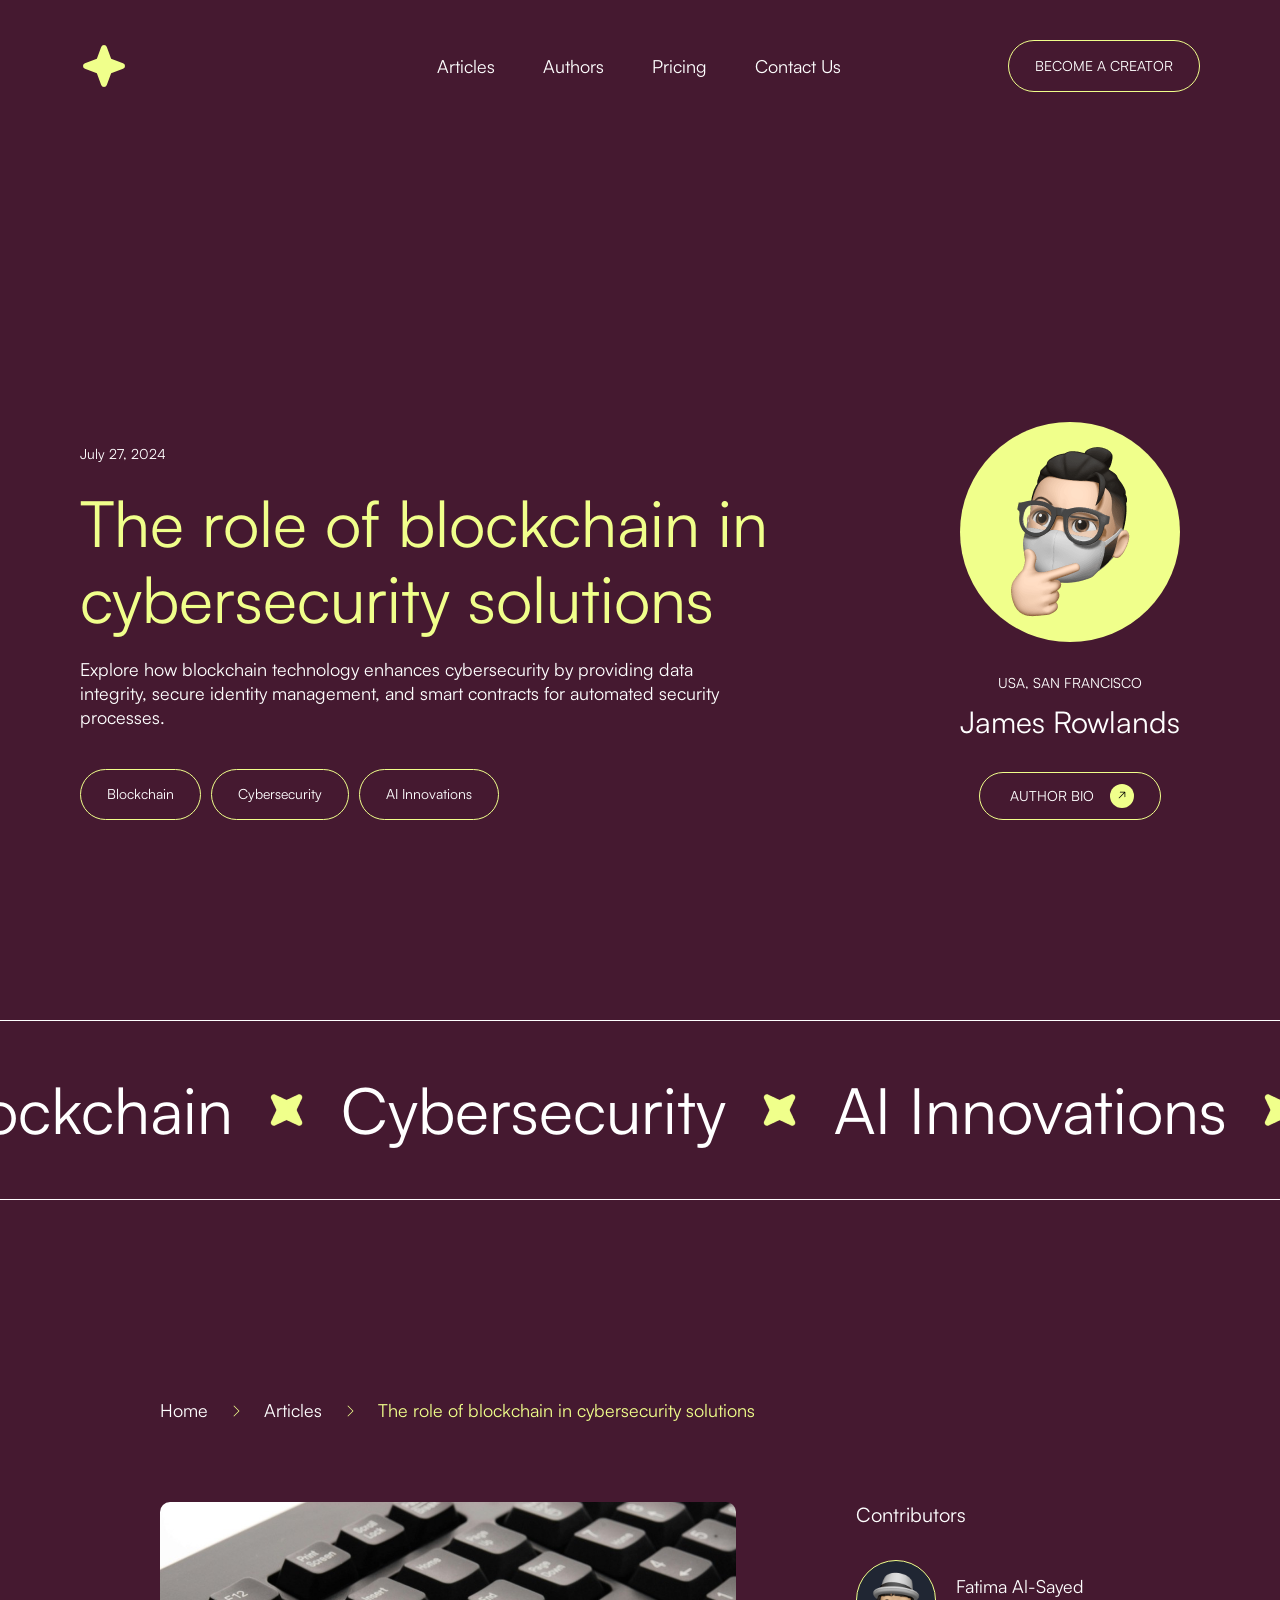
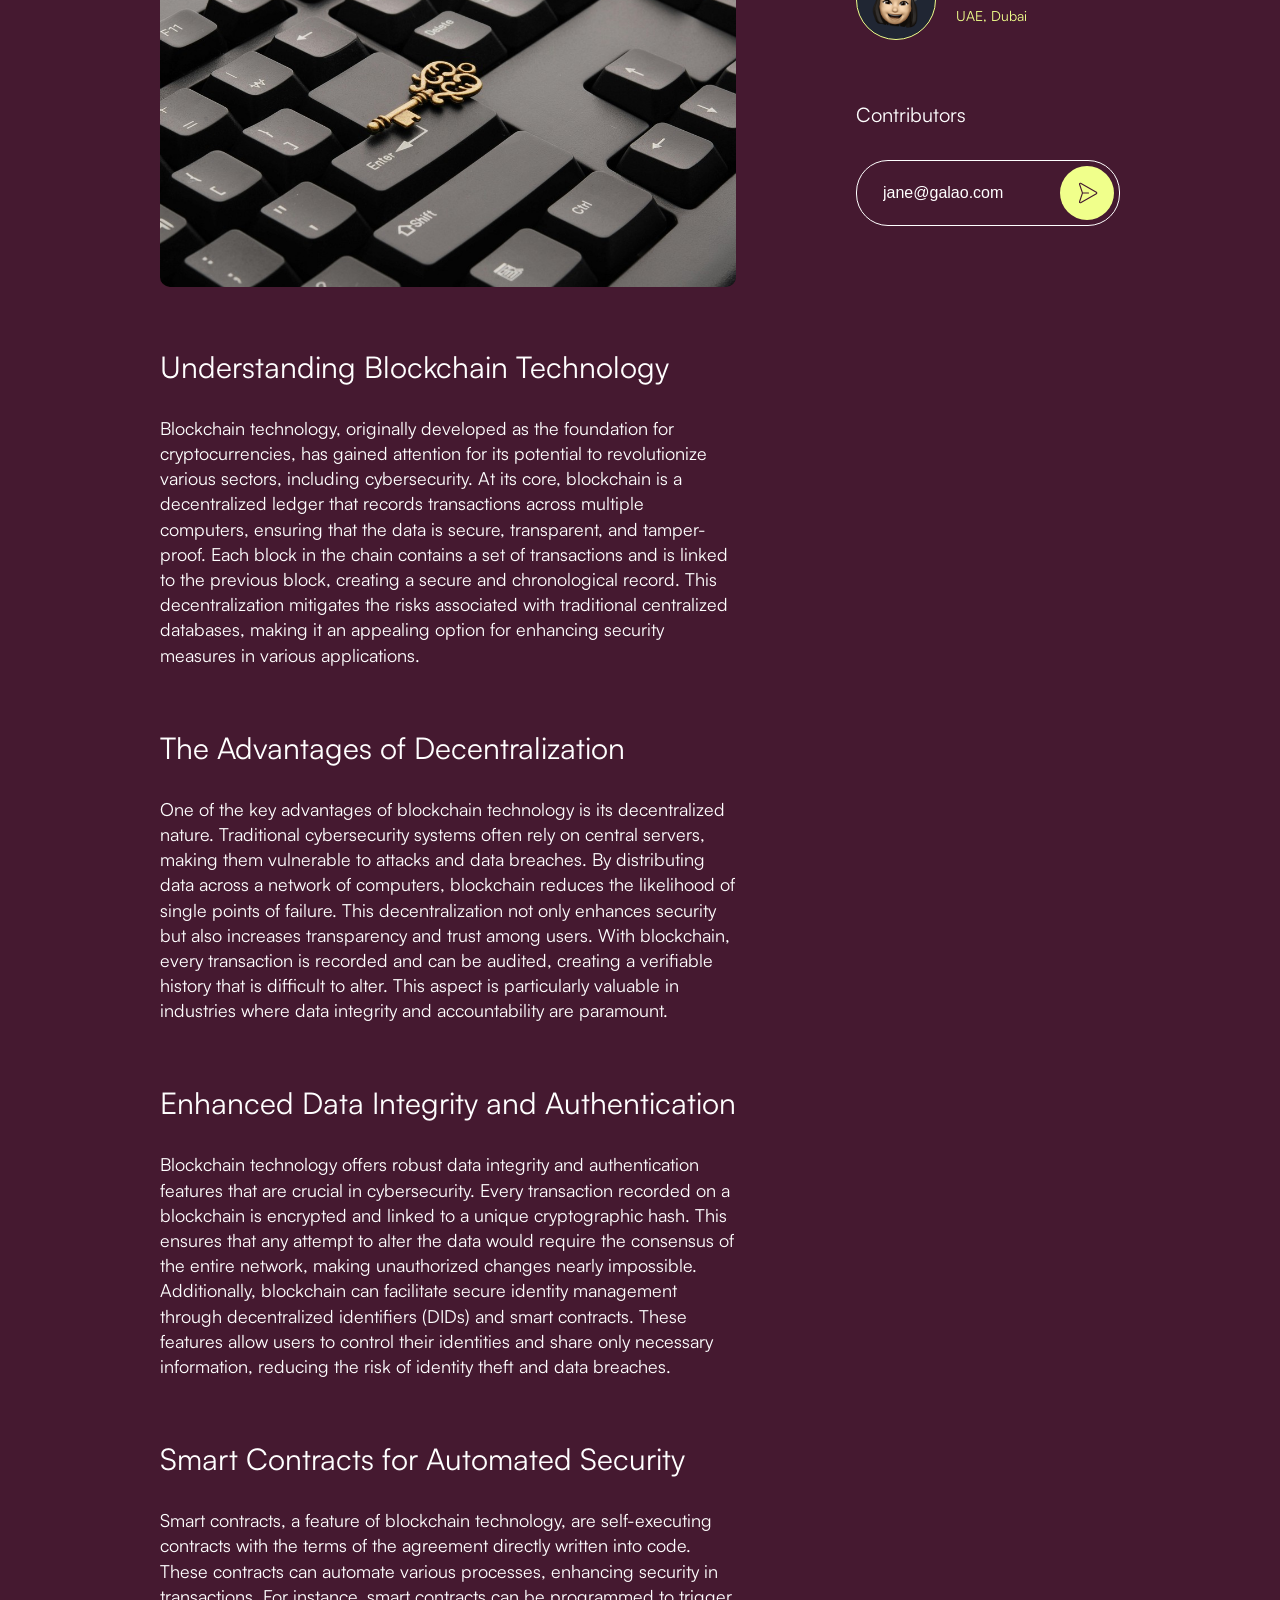
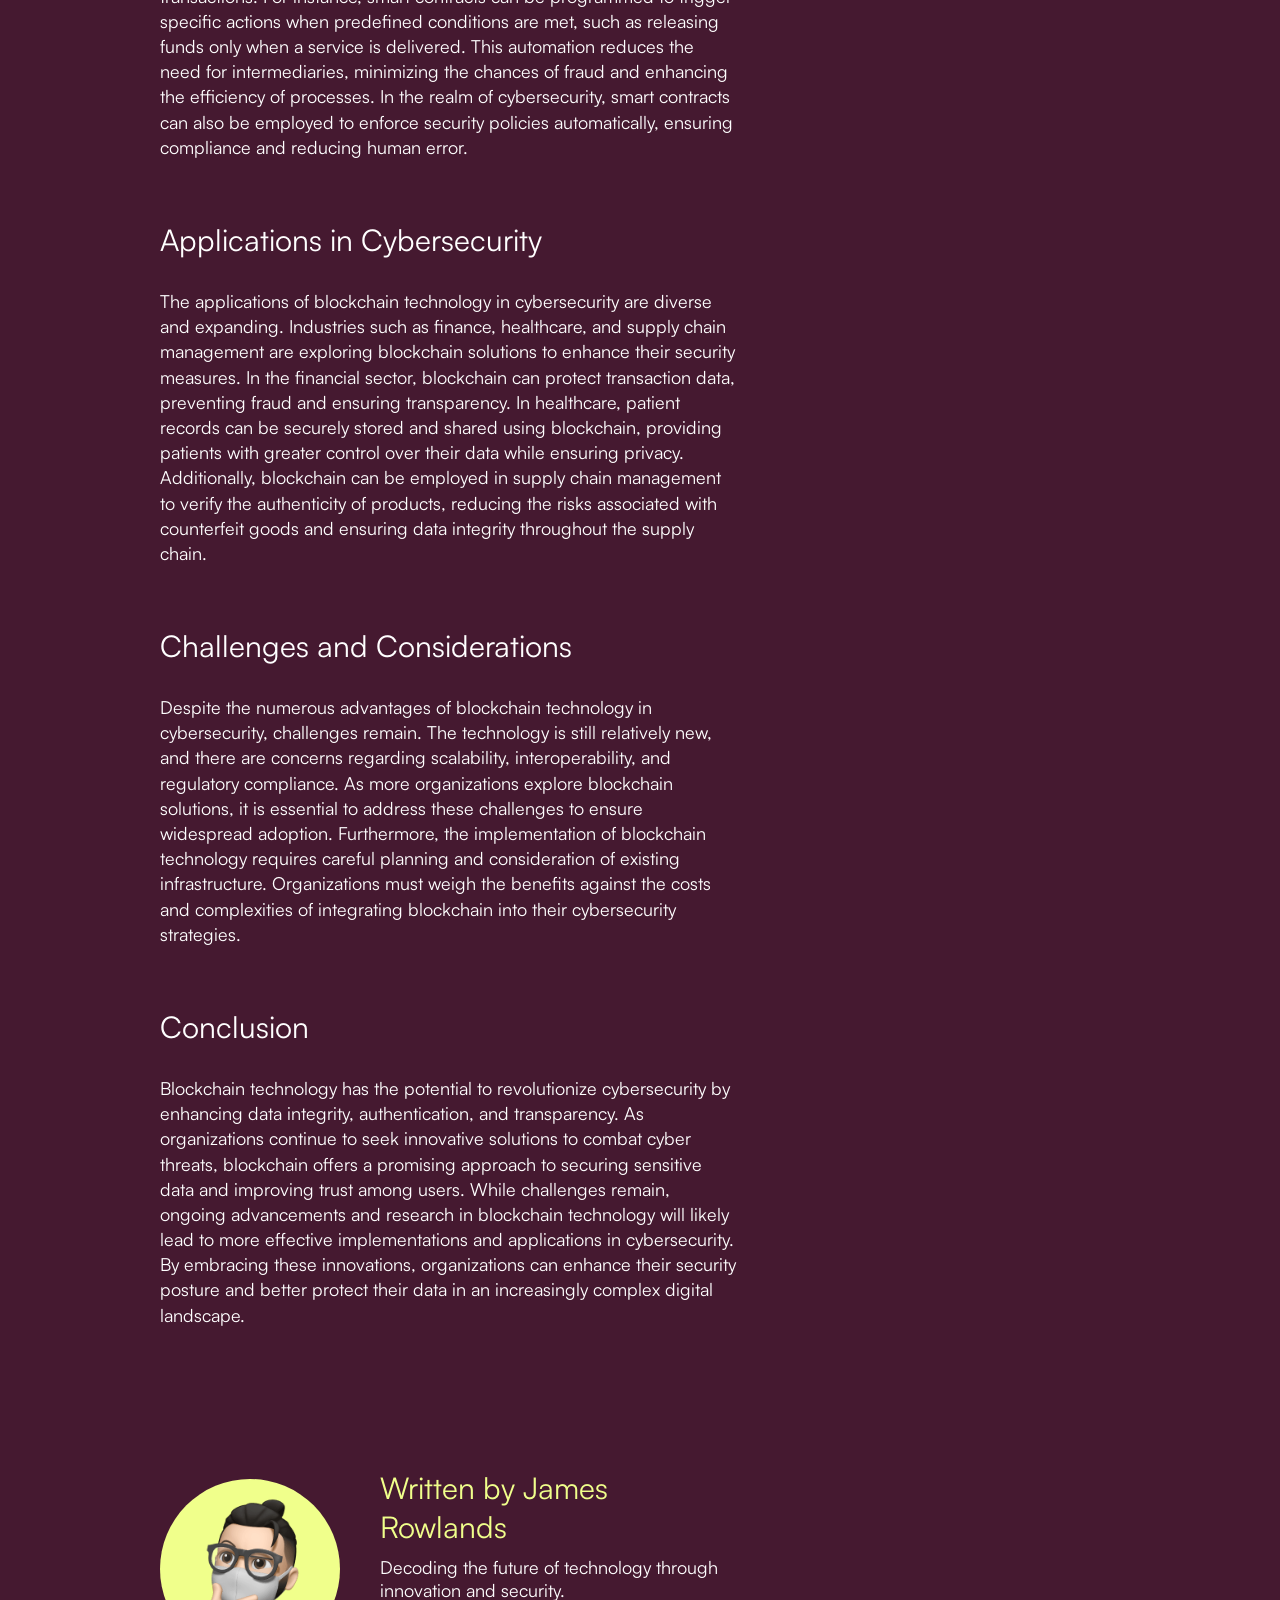
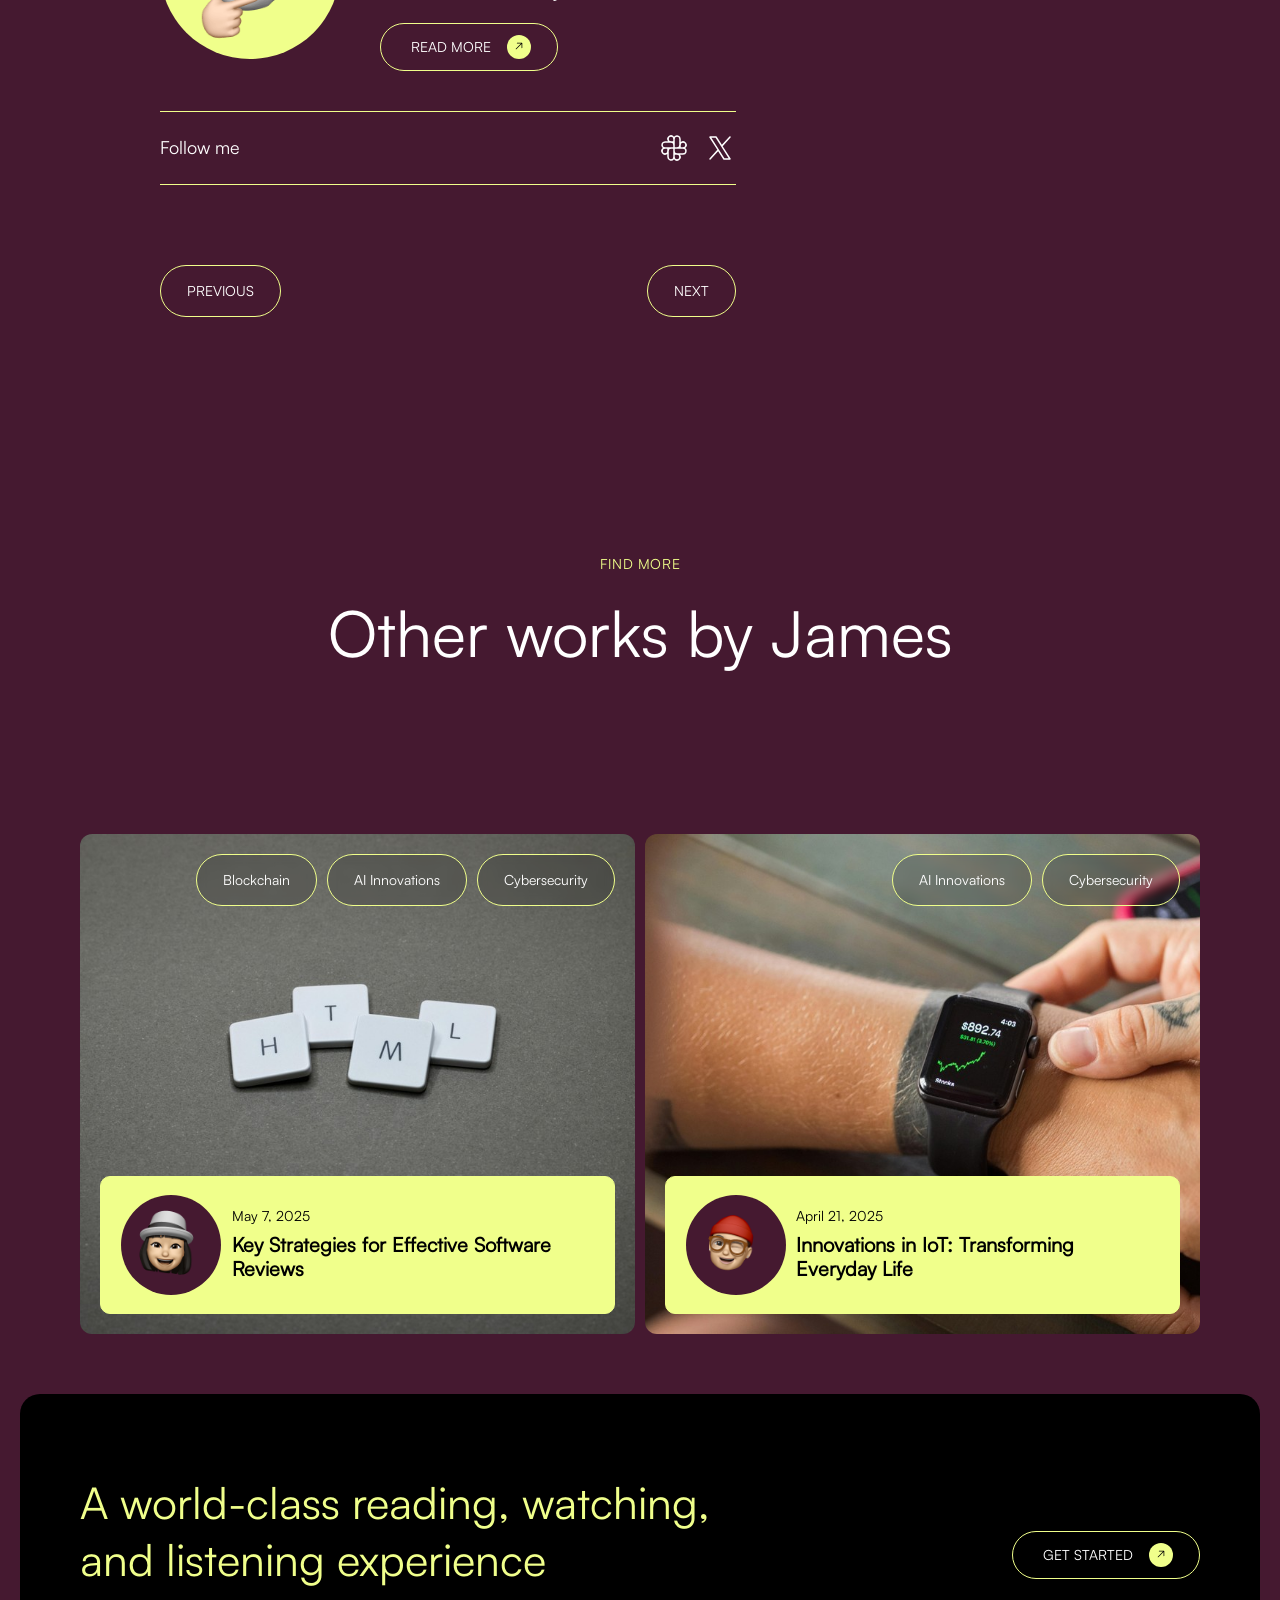
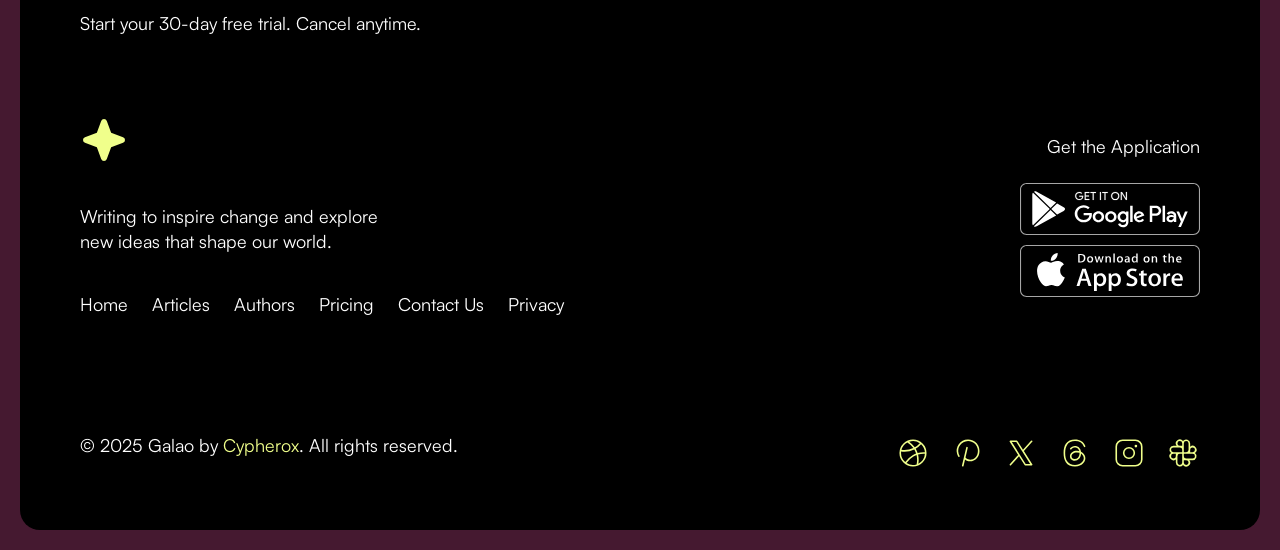
==== articles-details.html @ f7cfe023 "09-03 Final Commit" ====
<!DOCTYPE html>
<html>

<head>
    <meta charset="utf-8">
    <meta http-equiv="X-UA-Compatible" content="IE=edge">
    <title>Galao</title>

    <link rel="apple-touch-icon" sizes="180x180" href="assets/images/apple-touch-icon.png">
    <link rel="icon" type="image/png" sizes="32x32" href="assets/images/favicon-32x32.png">
    <link rel="icon" type="image/png" sizes="16x16" href="assets/images/favicon-16x16.png">

    <link rel="stylesheet" type="text/css" media="screen" href="assets/css/style.css">
</head>

<body style="background-color: #451930;" class="bg-magenta articles-detail-page">

    <header class="header">
        <div class="header__inner">
            <div class="header__logo">
                <a href="index.html" class="header__logo--link" aria-label="hero">
                    <svg xmlns="http://www.w3.org/2000/svg" viewBox="0 0 256 256" focusable="false"
                        color="var(--token-7c1bfd0b-d766-423a-bb3e-f0b664a04b4c, rgb(240, 255, 139))"
                        style="user-select: none; width: 100%; height: 100%; display: inline-block; fill: var(--token-7c1bfd0b-d766-423a-bb3e-f0b664a04b4c, rgb(240, 255, 139)); color: var(--token-7c1bfd0b-d766-423a-bb3e-f0b664a04b4c, rgb(240, 255, 139)); flex-shrink: 0;">
                        <g color="var(--token-7c1bfd0b-d766-423a-bb3e-f0b664a04b4c, rgb(240, 255, 139))" weight="fill">
                            <path
                                d="M240,128a15.79,15.79,0,0,1-10.5,15l-63.44,23.07L143,229.5a16,16,0,0,1-30,0L89.94,166.06,26.5,143a16,16,0,0,1,0-30L89.94,89.94,113,26.5a16,16,0,0,1,30,0l23.07,63.44L229.5,113A15.79,15.79,0,0,1,240,128Z">
                            </path>
                        </g>
                    </svg>
                </a>
            </div>

            <div class="header__nav">
                <ul class="header__menu">
                    <li class="header__menu--item">
                        <a href="javascript:;" aria-label="articles">Articles</a>
                    </li>

                    <li class="header__menu--item">
                        <a href="javascript:;" aria-label="authors">Authors</a>
                    </li>

                    <li class="header__menu--item">
                        <a href="javascript:;" aria-label="pricing">Pricing</a>
                    </li>

                    <li class="header__menu--item">
                        <a href="javascript:;" aria-label="contact-us">Contact Us</a>
                    </li>
                </ul>
            </div>

            <div class="header__button">
                <a href="become-a-creator.html" class="btn btn__header">Become a Creator</a>
            </div>
        </div>
    </header>

    <section class="articles--inner--banner">
        <div class="articles--inner--banner__iinner">
            <div class="articles--inner--banner--content--col">
                <h2>July 27, 2024</h2>
                <h1>The role of blockchain in cybersecurity solutions</h1>
                <p>Explore how blockchain technology enhances cybersecurity by providing data integrity, secure identity management, and smart contracts for automated security processes.</p>

                <div class="banner--content--label__wrapper">
                    <span>Blockchain</span>
                    <span>Cybersecurity</span>
                    <span>AI Innovations</span>
                </div>
            </div>

            <div class="articles--inner--banner--avtar--col">
                <div class="banner--avtar--image">
                    <img src="assets/images/articles-inner-avtar-img.png" alt="articles-inner-avtar-img">
                </div>

                <div class="articles--author">
                    <h3>USA, San Francisco</h3>
                    <h4>James Rowlands</h4>
                    <a href="javascript:;" class="btn--primary">
                        <span>AUTHOR BIO</span>
                        <div class="btn--arrow__icon">
                            <svg xmlns="http://www.w3.org/2000/svg" viewBox="0 0 256 256" focusable="false" color="var(--token-584267f0-cc04-4763-9773-68f59eb7a770, rgb(0, 0, 0))" style="user-select: none; width: 100%; height: 100%; display: inline-block; fill: var(--token-584267f0-cc04-4763-9773-68f59eb7a770, rgb(0, 0, 0)); color: var(--token-584267f0-cc04-4763-9773-68f59eb7a770, rgb(0, 0, 0)); flex-shrink: 0;">
                                <g color="var(--token-584267f0-cc04-4763-9773-68f59eb7a770, rgb(0, 0, 0))" weight="regular">
                                    <path d="M221.66,133.66l-72,72a8,8,0,0,1-11.32-11.32L196.69,136H40a8,8,0,0,1,0-16H196.69L138.34,61.66a8,8,0,0,1,11.32-11.32l72,72A8,8,0,0,1,221.66,133.66Z">
                                    </path>
                                </g>
                            </svg>
                        </div>
                    </a>
                </div>
            </div>
        </div>
    </section>

    <section class="marquee--main">
        <div class="marquee--inner">
            <div class="marquee--track">
                <div class="marquee--slide">
                    <h2>Blockchain</h2>
                    <img src="assets/images/apple-touch-icon.png" alt="apple-touch-icon">
                </div>
                <div class="marquee--slide">
                    <h2>Cybersecurity</h2>
                    <img src="assets/images/apple-touch-icon.png" alt="apple-touch-icon">
                </div>
                <div class="marquee--slide">
                    <h2>AI Innovations</h2>
                    <img src="assets/images/apple-touch-icon.png" alt="apple-touch-icon">
                </div>
                

            </div>
        </div>
    </section>

    <section class="articles--content--main">
        <div class="container">
            <div class="articles--content--breadcrumb">
                <div class="articles--content--breadcrumb--inner">
                    <p>
                        <a href="index.html">Home</a>
                    </p>
                    <div class="breadcrumb--icon">
                        <svg xmlns="http://www.w3.org/2000/svg" viewBox="0 0 256 256" focusable="false" color="var(--token-7c1bfd0b-d766-423a-bb3e-f0b664a04b4c, rgb(240, 255, 139))" style="user-select: none; width: 100%; height: 100%; display: inline-block; fill: var(--token-7c1bfd0b-d766-423a-bb3e-f0b664a04b4c, rgb(240, 255, 139)); color: var(--token-7c1bfd0b-d766-423a-bb3e-f0b664a04b4c, rgb(240, 255, 139)); flex-shrink: 0;"><g color="var(--token-7c1bfd0b-d766-423a-bb3e-f0b664a04b4c, rgb(240, 255, 139))" weight="light"><path d="M180.24,132.24l-80,80a6,6,0,0,1-8.48-8.48L167.51,128,91.76,52.24a6,6,0,0,1,8.48-8.48l80,80A6,6,0,0,1,180.24,132.24Z"></path></g></svg>
                    </div>

                    <p>
                        <a href="articles.html">Articles</a>
                    </p>

                    <div class="breadcrumb--icon">
                        <svg xmlns="http://www.w3.org/2000/svg" viewBox="0 0 256 256" focusable="false" color="var(--token-7c1bfd0b-d766-423a-bb3e-f0b664a04b4c, rgb(240, 255, 139))" style="user-select: none; width: 100%; height: 100%; display: inline-block; fill: var(--token-7c1bfd0b-d766-423a-bb3e-f0b664a04b4c, rgb(240, 255, 139)); color: var(--token-7c1bfd0b-d766-423a-bb3e-f0b664a04b4c, rgb(240, 255, 139)); flex-shrink: 0;"><g color="var(--token-7c1bfd0b-d766-423a-bb3e-f0b664a04b4c, rgb(240, 255, 139))" weight="light"><path d="M180.24,132.24l-80,80a6,6,0,0,1-8.48-8.48L167.51,128,91.76,52.24a6,6,0,0,1,8.48-8.48l80,80A6,6,0,0,1,180.24,132.24Z"></path></g></svg>
                    </div>

                    <p>The role of blockchain in cybersecurity solutions</p>

                </div>
            </div>

            <div class="articles--content--col__wrapper">
                <div class="articles--content--col--left">
                    <div class="articles--content--image">
                        <img src="assets/images/articles-content-img.jpg" alt="articles-content-img">
                    </div>

                    <div class="articles--info">
                        <div class="articles--info--inner">
                            <h2>Understanding Blockchain Technology</h2>
                            <p>Blockchain technology, originally developed as the foundation for cryptocurrencies, has gained attention for its potential to revolutionize various sectors, including cybersecurity. At its core, blockchain is a decentralized ledger that records transactions across multiple computers, ensuring that the data is secure, transparent, and tamper-proof. Each block in the chain contains a set of transactions and is linked to the previous block, creating a secure and chronological record. This decentralization mitigates the risks associated with traditional centralized databases, making it an appealing option for enhancing security measures in various applications.</p>
                        </div>

                        <div class="articles--info--inner">
                            <h2>The Advantages of Decentralization</h2>
                            <p>One of the key advantages of blockchain technology is its decentralized nature. Traditional cybersecurity systems often rely on central servers, making them vulnerable to attacks and data breaches. By distributing data across a network of computers, blockchain reduces the likelihood of single points of failure. This decentralization not only enhances security but also increases transparency and trust among users. With blockchain, every transaction is recorded and can be audited, creating a verifiable history that is difficult to alter. This aspect is particularly valuable in industries where data integrity and accountability are paramount.</p>
                        </div>

                        <div class="articles--info--inner">
                            <h2>Enhanced Data Integrity and Authentication</h2>
                            <p>Blockchain technology offers robust data integrity and authentication features that are crucial in cybersecurity. Every transaction recorded on a blockchain is encrypted and linked to a unique cryptographic hash. This ensures that any attempt to alter the data would require the consensus of the entire network, making unauthorized changes nearly impossible. Additionally, blockchain can facilitate secure identity management through decentralized identifiers (DIDs) and smart contracts. These features allow users to control their identities and share only necessary information, reducing the risk of identity theft and data breaches.</p>
                        </div>

                        <div class="articles--info--inner">
                            <h2>Smart Contracts for Automated Security</h2>
                            <p>Smart contracts, a feature of blockchain technology, are self-executing contracts with the terms of the agreement directly written into code. These contracts can automate various processes, enhancing security in transactions. For instance, smart contracts can be programmed to trigger specific actions when predefined conditions are met, such as releasing funds only when a service is delivered. This automation reduces the need for intermediaries, minimizing the chances of fraud and enhancing the efficiency of processes. In the realm of cybersecurity, smart contracts can also be employed to enforce security policies automatically, ensuring compliance and reducing human error.</p>
                        </div>

                        <div class="articles--info--inner">
                            <h2>Applications in Cybersecurity</h2>
                            <p>The applications of blockchain technology in cybersecurity are diverse and expanding. Industries such as finance, healthcare, and supply chain management are exploring blockchain solutions to enhance their security measures. In the financial sector, blockchain can protect transaction data, preventing fraud and ensuring transparency. In healthcare, patient records can be securely stored and shared using blockchain, providing patients with greater control over their data while ensuring privacy. Additionally, blockchain can be employed in supply chain management to verify the authenticity of products, reducing the risks associated with counterfeit goods and ensuring data integrity throughout the supply chain.</p>
                        </div>

                        <div class="articles--info--inner">
                            <h2>Challenges and Considerations</h2>
                            <p>Despite the numerous advantages of blockchain technology in cybersecurity, challenges remain. The technology is still relatively new, and there are concerns regarding scalability, interoperability, and regulatory compliance. As more organizations explore blockchain solutions, it is essential to address these challenges to ensure widespread adoption. Furthermore, the implementation of blockchain technology requires careful planning and consideration of existing infrastructure. Organizations must weigh the benefits against the costs and complexities of integrating blockchain into their cybersecurity strategies.</p>
                        </div>
                        
                        <div class="articles--info--inner">
                            <h2>Conclusion</h2>
                            <p>Blockchain technology has the potential to revolutionize cybersecurity by enhancing data integrity, authentication, and transparency. As organizations continue to seek innovative solutions to combat cyber threats, blockchain offers a promising approach to securing sensitive data and improving trust among users. While challenges remain, ongoing advancements and research in blockchain technology will likely lead to more effective implementations and applications in cybersecurity. By embracing these innovations, organizations can enhance their security posture and better protect their data in an increasingly complex digital landscape.</p>
                        </div>

                    </div>

                    <div class="articles--author--details">
                        <div class="articles--author--details__inner">
                            <div class="articles--author--image">
                                <img src="assets/images/articles-inner-avtar-img.png" alt="articles-inner-avtar-img">
                            </div>

                            <div class="articles--author--content">
                                <h2>Written by James Rowlands</h2>
                                <p>Decoding the future of technology through innovation and security.</p>
                                <a href="javascript:;" class="btn--primary">
                                    <span>READ MORE</span>
                                    <div class="btn--arrow__icon">
                                        <svg xmlns="http://www.w3.org/2000/svg" viewBox="0 0 256 256" focusable="false" color="var(--token-584267f0-cc04-4763-9773-68f59eb7a770, rgb(0, 0, 0))" style="user-select: none; width: 100%; height: 100%; display: inline-block; fill: var(--token-584267f0-cc04-4763-9773-68f59eb7a770, rgb(0, 0, 0)); color: var(--token-584267f0-cc04-4763-9773-68f59eb7a770, rgb(0, 0, 0)); flex-shrink: 0;">
                                            <g color="var(--token-584267f0-cc04-4763-9773-68f59eb7a770, rgb(0, 0, 0))" weight="regular">
                                                <path d="M221.66,133.66l-72,72a8,8,0,0,1-11.32-11.32L196.69,136H40a8,8,0,0,1,0-16H196.69L138.34,61.66a8,8,0,0,1,11.32-11.32l72,72A8,8,0,0,1,221.66,133.66Z">
                                                </path>
                                            </g>
                                        </svg>
                                    </div>
                                </a>
                            </div>

                        </div>

                        <div class="articles--social__wrapper">
                            <p>Follow me</p>
                            <ul>
                                <li>
                                    <a href="javascript:;">
                                        <svg xmlns="http://www.w3.org/2000/svg" viewBox="0 0 256 256" focusable="false" color="var(--token-24758317-8794-4620-ab57-74c16c1dfec3, rgb(255, 255, 255))" style="user-select: none; width: 100%; height: 100%; display: inline-block; fill: var(--token-24758317-8794-4620-ab57-74c16c1dfec3, rgb(255, 255, 255)); color: var(--token-24758317-8794-4620-ab57-74c16c1dfec3, rgb(255, 255, 255)); flex-shrink: 0;"><g color="var(--token-24758317-8794-4620-ab57-74c16c1dfec3, rgb(255, 255, 255))" weight="light"><path d="M218,128a30,30,0,1,0-36-48V56a30,30,0,0,0-54-18A30,30,0,1,0,80,74H56a30,30,0,0,0-18,54,30,30,0,1,0,36,48v24a30,30,0,0,0,54,18,30,30,0,1,0,48-36h24a30,30,0,0,0,18-54ZM200,86a18,18,0,0,1,0,36H182V104A18,18,0,0,1,200,86ZM152,38a18,18,0,0,1,18,18v48a18,18,0,0,1-18,18H134V56A18,18,0,0,1,152,38ZM86,56a18,18,0,0,1,36,0V74H104A18,18,0,0,1,86,56ZM38,104A18,18,0,0,1,56,86h48a18,18,0,0,1,18,18v18H56A18,18,0,0,1,38,104Zm18,66a18,18,0,0,1,0-36H74v18A18,18,0,0,1,56,170Zm48,48a18,18,0,0,1-18-18V152a18,18,0,0,1,18-18h18v66A18,18,0,0,1,104,218Zm66-18a18,18,0,0,1-36,0V182h18A18,18,0,0,1,170,200Zm30-30H152a18,18,0,0,1-18-18V134h66a18,18,0,0,1,0,36Z"></path></g></svg>
                                    </a>
                                </li>

                                <li>
                                    <a href="javascript:;">
                                        <svg xmlns="http://www.w3.org/2000/svg" viewBox="0 0 256 256" focusable="false" color="var(--token-24758317-8794-4620-ab57-74c16c1dfec3, rgb(255, 255, 255))" style="user-select: none; width: 100%; height: 100%; display: inline-block; fill: var(--token-24758317-8794-4620-ab57-74c16c1dfec3, rgb(255, 255, 255)); color: var(--token-24758317-8794-4620-ab57-74c16c1dfec3, rgb(255, 255, 255)); flex-shrink: 0;"><g color="var(--token-24758317-8794-4620-ab57-74c16c1dfec3, rgb(255, 255, 255))" weight="light"><path d="M213.06,212.78l-63.42-99.66L212.44,44A6,6,0,1,0,203.56,36L143,102.62l-41.9-65.84A6,6,0,0,0,96,34H48a6,6,0,0,0-5.06,9.22l63.42,99.66L43.56,212A6,6,0,0,0,52.44,220L113,153.38l41.9,65.84A6,6,0,0,0,160,222h48a6,6,0,0,0,5.06-9.22ZM163.29,210,58.93,46H92.71L197.07,210Z"></path></g></svg>
                                    </a>
                                </li>
                            </ul>
                        </div>

                        <div class="articles--nexprev--button__wrapper">
                            <a href="javascript:;" class="btn btn__header">Previous</a>
                            <a href="javascript:;" class="btn btn__header">Next</a>
                        </div>

                    </div>
                </div>

                <div class="articles--content--col--right">
                    <div class="articles--content--sidebar">
                        <div class="articles--sidebar--top">
                            <h2>Contributors</h2>
                            <a href="javascript:;">
                                <div class="articles--sidebar--image">
                                    <img src="assets/images/avtar-1.png" alt="avtar-1">
                                </div>
                                
                                <div class="articles--sidebar--info">
                                    <h3>Fatima Al-Sayed</h3>
                                    <p>UAE, Dubai</p>
                                </div>
                            </a>
                        </div>

                        <div class="articles--sidebar--bottom">
                            <h2>Contributors</h2>
                            <div class="articles--sidebar--subscription">
                                <input type="email" placeholder="jane@galao.com">
                                <button type="submit">
                                    <svg xmlns="http://www.w3.org/2000/svg" viewBox="0 0 256 256" focusable="false" color="var(--token-10043bd2-c741-4d57-a181-e6d5708c85c1, rgb(69, 25, 48)) /* {&quot;name&quot;:&quot;Burgundy&quot;} */" style="user-select: none; width: 100%; height: 100%; display: inline-block; fill: var(--token-10043bd2-c741-4d57-a181-e6d5708c85c1, rgb(69, 25, 48)); color: var(--token-10043bd2-c741-4d57-a181-e6d5708c85c1, rgb(69, 25, 48)); flex-shrink: 0;"><g color="var(--token-10043bd2-c741-4d57-a181-e6d5708c85c1, rgb(69, 25, 48)) /* {&quot;name&quot;:&quot;Burgundy&quot;} */" weight="light"><path d="M230.88,115.69l-168-95.88a14,14,0,0,0-20,16.87L73.66,128,42.81,219.33A14,14,0,0,0,56,238a14.15,14.15,0,0,0,6.93-1.83L230.84,140.1a14,14,0,0,0,0-24.41Zm-5.95,14L57,225.73a2,2,0,0,1-2.86-2.42.42.42,0,0,0,0-.1L84.3,134H144a6,6,0,0,0,0-12H84.3L54.17,32.8a.3.3,0,0,0,0-.1,1.87,1.87,0,0,1,.6-2.2A1.85,1.85,0,0,1,57,30.25l168,95.89a1.93,1.93,0,0,1,1,1.74A2,2,0,0,1,224.93,129.66Z"></path></g></svg>
                                </button>
                            </div>
                        </div>

                    </div>
                </div>

            </div>

        </div>
    </section>

    <section class="recent__articles" id="articles">
        <div class="container">
            <div class="section--title width--full">
                <div class="section--title__wrapper">
                    <div class="title--left text-center">
                        <h3>FIND MORE</h3>
                        <h2>Other works by James</h2>
                    </div>
                </div>
            </div>

            <div class="recent__articles--item__wrapper">
                <a href="javascript:;" class="recent__articles--item scroll--transform--box">
                    <div class="recent__articles--item__inner">
                        <div class="recent__articles--image">
                            <img src="assets/images/articles-1.jpg" alt="articles-1">
                        </div>

                        <div class="recent__articles--top__label">
                            <ul>
                                <li>
                                    <span>Blockchain</span>
                                </li>

                                <li>
                                    <span>AI Innovations</span>
                                </li>

                                <li>
                                    <span>Cybersecurity</span>
                                </li>
                            </ul>
                        </div>

                        <div class="recent__articles--footer">
                            <div class="recent__articles--footer__inner">
                                <div class="recent__articles--footer--image">
                                    <img src="assets/images/avtar-1.png" alt="avtar-1">
                                </div>

                                <div class="recent__articles--footer--content">
                                    <h4>May 7, 2025</h4>
                                    <h3>Key Strategies for Effective Software Reviews</h3>
                                </div>
                            </div>
                        </div>

                    </div>
                </a>

                <a href="javascript:;" class="recent__articles--item scroll--transform--box">
                    <div class="recent__articles--item__inner">
                        <div class="recent__articles--image">
                            <img src="assets/images/articles-2.jpg" alt="articles-2">
                        </div>

                        <div class="recent__articles--top__label">
                            <ul>
                                <li>
                                    <span>AI Innovations</span>
                                </li>

                                <li>
                                    <span>Cybersecurity</span>
                                </li>
                            </ul>
                        </div>

                        <div class="recent__articles--footer">
                            <div class="recent__articles--footer__inner">
                                <div class="recent__articles--footer--image">
                                    <img src="assets/images/avtar-2.png" alt="avtar-2">
                                </div>

                                <div class="recent__articles--footer--content">
                                    <h4>April 21, 2025</h4>
                                    <h3>Innovations in IoT: Transforming Everyday Life</h3>
                                </div>
                            </div>
                        </div>

                    </div>
                </a>

            </div>

        </div>
    </section>

    <footer class="footer__main">
        <div class="footer__main--inner">
            <div class="footer--title--main">
                <div class="section--title width--full">
                    <div class="section--title__wrapper">
                        <div class="title--left">
                            <h2>A world-class reading, watching, and listening experience</h2>
                            <p>Start your 30-day free trial. Cancel anytime.</p>
                        </div>

                        <div class="footer--button--right">
                            <a href="javascript:;" class="btn--primary">
                                <span>GET STARTED</span>
                                <div class="btn--arrow__icon">
                                    <svg xmlns="http://www.w3.org/2000/svg" viewBox="0 0 256 256" focusable="false"
                                        color="var(--token-584267f0-cc04-4763-9773-68f59eb7a770, rgb(0, 0, 0))"
                                        style="user-select: none; width: 100%; height: 100%; display: inline-block; fill: var(--token-584267f0-cc04-4763-9773-68f59eb7a770, rgb(0, 0, 0)); color: var(--token-584267f0-cc04-4763-9773-68f59eb7a770, rgb(0, 0, 0)); flex-shrink: 0;">
                                        <g color="var(--token-584267f0-cc04-4763-9773-68f59eb7a770, rgb(0, 0, 0))"
                                            weight="regular">
                                            <path
                                                d="M221.66,133.66l-72,72a8,8,0,0,1-11.32-11.32L196.69,136H40a8,8,0,0,1,0-16H196.69L138.34,61.66a8,8,0,0,1,11.32-11.32l72,72A8,8,0,0,1,221.66,133.66Z">
                                            </path>
                                        </g>
                                    </svg>
                                </div>
                            </a>
                        </div>
                    </div>
                </div>
            </div>

            <div class="footer--menu--wrapper">
                <div class="footer--menu--wrapper__inner">
                    <div class="footer--menu--left">
                        <div class="footer--logo">
                            <a href="javascript:;">
                                <img src="assets/images/logo.svg" alt="Footer Logo">
                            </a>
                        </div>

                        <div class="footer--content">
                            <p>Writing to inspire change and explore new ideas that shape our world.</p>
                        </div>

                        <div class="footer--menu--list">
                            <ul>
                                <li>
                                    <a href="javascript:;">Home</a>
                                </li>

                                <li>
                                    <a href="javascript:;">Articles</a>
                                </li>

                                <li>
                                    <a href="javascript:;">Authors</a>
                                </li>

                                <li>
                                    <a href="javascript:;">Pricing</a>
                                </li>

                                <li>
                                    <a href="javascript:;">Contact Us</a>
                                </li>

                                <li>
                                    <a href="javascript:;">Privacy</a>
                                </li>
                            </ul>
                        </div>
                    </div>

                    <div class="footer--menu--right">
                        <p>Get the Application</p>

                        <div class="footer--menu--app--img">
                            <a href="javascript:;">
                                <img src="assets/images/play-store-icon.svg" alt="play-store-icon">
                            </a>
                            <a href="javascript:;">
                                <img src="assets/images/app-store-icon.svg" alt="app-store-icon">
                            </a>
                        </div>
                    </div>

                </div>
            </div>

            <div class="footer--bottom__wrapper">
                <div class="footer--bottom__inner">
                    <div class="footer--bottom--text">
                        <p>© 2025 Galao by <a href="https://cypherox.com/" target="_blank">Cypherox</a>. All rights
                            reserved.</p>
                    </div>

                    <div class="footer--social--icon">
                        <ul>
                            <li>
                                <a href="javascript:;">
                                    <svg xmlns="http://www.w3.org/2000/svg" viewBox="0 0 256 256" focusable="false"
                                        color="var(--token-7c1bfd0b-d766-423a-bb3e-f0b664a04b4c, rgb(240, 255, 139))"
                                        style="user-select: none; width: 100%; height: 100%; display: inline-block; fill: var(--token-7c1bfd0b-d766-423a-bb3e-f0b664a04b4c, rgb(240, 255, 139)); color: var(--token-7c1bfd0b-d766-423a-bb3e-f0b664a04b4c, rgb(240, 255, 139)); flex-shrink: 0;">
                                        <g color="var(--token-7c1bfd0b-d766-423a-bb3e-f0b664a04b4c, rgb(240, 255, 139))"
                                            weight="light">
                                            <path
                                                d="M128,26A102,102,0,1,0,230,128,102.12,102.12,0,0,0,128,26Zm89.81,96.3c-3.26-.19-6.54-.3-9.8-.3a166.44,166.44,0,0,0-45.25,6.29A164.28,164.28,0,0,0,148.33,96c-.14-.25-.3-.49-.44-.74a166.34,166.34,0,0,0,40.79-33.71A89.79,89.79,0,0,1,217.81,122.3ZM179.29,54.09a154.52,154.52,0,0,1-37.9,31.11A167,167,0,0,0,98.88,42.84a89.87,89.87,0,0,1,80.41,11.25ZM85.71,48.58a155,155,0,0,1,45,42.27A153.71,153.71,0,0,1,64,106a156.8,156.8,0,0,1-22.84-1.69A90.37,90.37,0,0,1,85.71,48.58ZM38,128a90.17,90.17,0,0,1,.79-11.92A167.23,167.23,0,0,0,64,118a165.69,165.69,0,0,0,73.29-17c.22.37.46.73.67,1.1A152.2,152.2,0,0,1,151.34,132a164.57,164.57,0,0,0-26.09,12.11A167,167,0,0,0,69.57,196.4,89.84,89.84,0,0,1,38,128Zm41.19,75.58a155.24,155.24,0,0,1,52.05-49.12,152.9,152.9,0,0,1,23.38-10.93,154.31,154.31,0,0,1,4.3,36.16,154.78,154.78,0,0,1-3.81,34.13,89.88,89.88,0,0,1-75.92-10.24Zm89.24,4.81a166.76,166.76,0,0,0,2.49-28.7,166.67,166.67,0,0,0-4.86-39.87A154.6,154.6,0,0,1,208,134c3.25,0,6.52.11,9.77.32A90.16,90.16,0,0,1,168.43,208.39Z">
                                            </path>
                                        </g>
                                    </svg>
                                </a>
                            </li>

                            <li>
                                <a href="javascript:;">
                                    <svg xmlns="http://www.w3.org/2000/svg" viewBox="0 0 256 256" focusable="false"
                                        color="var(--token-7c1bfd0b-d766-423a-bb3e-f0b664a04b4c, rgb(240, 255, 139))"
                                        style="user-select: none; width: 100%; height: 100%; display: inline-block; fill: var(--token-7c1bfd0b-d766-423a-bb3e-f0b664a04b4c, rgb(240, 255, 139)); color: var(--token-7c1bfd0b-d766-423a-bb3e-f0b664a04b4c, rgb(240, 255, 139)); flex-shrink: 0;">
                                        <g color="var(--token-7c1bfd0b-d766-423a-bb3e-f0b664a04b4c, rgb(240, 255, 139))"
                                            weight="light">
                                            <path
                                                d="M222,112c0,22.05-7.7,42.19-21.68,56.73C187.32,182.25,169.71,190,152,190c-19.42,0-31.55-7.07-38.63-13.64l-11.53,49A6,6,0,0,1,96,230a5.89,5.89,0,0,1-1.37-.16,6,6,0,0,1-4.47-7.21l32-136a6,6,0,1,1,11.68,2.74L116.75,162c2.8,4.33,12.46,16,35.25,16,28.51,0,58-24.69,58-66A74,74,0,1,0,71.9,149a6,6,0,1,1-10.39,6A86,86,0,1,1,222,112Z">
                                            </path>
                                        </g>
                                    </svg>
                                </a>
                            </li>

                            <li>
                                <a href="javascript:;">
                                    <svg xmlns="http://www.w3.org/2000/svg" viewBox="0 0 256 256" focusable="false"
                                        color="var(--token-7c1bfd0b-d766-423a-bb3e-f0b664a04b4c, rgb(240, 255, 139))"
                                        style="user-select: none; width: 100%; height: 100%; display: inline-block; fill: var(--token-7c1bfd0b-d766-423a-bb3e-f0b664a04b4c, rgb(240, 255, 139)); color: var(--token-7c1bfd0b-d766-423a-bb3e-f0b664a04b4c, rgb(240, 255, 139)); flex-shrink: 0;">
                                        <g color="var(--token-7c1bfd0b-d766-423a-bb3e-f0b664a04b4c, rgb(240, 255, 139))"
                                            weight="light">
                                            <path
                                                d="M213.06,212.78l-63.42-99.66L212.44,44A6,6,0,1,0,203.56,36L143,102.62l-41.9-65.84A6,6,0,0,0,96,34H48a6,6,0,0,0-5.06,9.22l63.42,99.66L43.56,212A6,6,0,0,0,52.44,220L113,153.38l41.9,65.84A6,6,0,0,0,160,222h48a6,6,0,0,0,5.06-9.22ZM163.29,210,58.93,46H92.71L197.07,210Z">
                                            </path>
                                        </g>
                                    </svg>
                                </a>
                            </li>

                            <li>
                                <a href="javascript:;">
                                    <svg xmlns="http://www.w3.org/2000/svg" viewBox="0 0 256 256" focusable="false"
                                        color="var(--token-7c1bfd0b-d766-423a-bb3e-f0b664a04b4c, rgb(240, 255, 139))"
                                        style="user-select: none; width: 100%; height: 100%; display: inline-block; fill: var(--token-7c1bfd0b-d766-423a-bb3e-f0b664a04b4c, rgb(240, 255, 139)); color: var(--token-7c1bfd0b-d766-423a-bb3e-f0b664a04b4c, rgb(240, 255, 139)); flex-shrink: 0;">
                                        <g color="var(--token-7c1bfd0b-d766-423a-bb3e-f0b664a04b4c, rgb(240, 255, 139))"
                                            weight="light">
                                            <path
                                                d="M185.22,125.25a62,62,0,0,0-11.78-7c-3.53-29.6-23-38.82-31.83-41.5-19-5.74-40.73,1.09-50.6,15.9a6,6,0,1,0,10,6.66c6.94-10.41,23.25-15.28,37.14-11.07,7.22,2.18,18.39,8.34,22.39,25.61a78.74,78.74,0,0,0-18.11-2.08c-13.53,0-26.16,3.46-35.55,9.77C96,128.85,90,139.66,90,152c0,22,18,33.52,35.71,33.52a46,46,0,0,0,32.91-14.19c6.58-6.85,14.35-19.11,15.29-39.26a44.59,44.59,0,0,1,4.07,2.75c10.48,7.92,16,19.4,16,33.18,0,20.16-21,50-66,50-27.07,0-46.92-9.19-59-27.33C59,175.75,54,154.66,54,128s5-47.75,15-62.67C81.08,47.19,100.93,38,128,38c33.85,0,55.57,13.67,66.4,41.8a6,6,0,1,0,11.2-4.31C193,42.65,166.85,26,128,26,96.67,26,73.46,37,59,58.67,47.72,75.6,42,98.93,42,128s5.72,52.4,17,69.33C73.46,219,96.67,230,128,230c29.43,0,47.81-11.19,58.05-20.58C198.54,198,206,182.49,206,168,206,150.31,198.81,135.52,185.22,125.25ZM150,163a33.94,33.94,0,0,1-24.26,10.51C109.33,173.52,102,162.71,102,152c0-13.59,12.64-28.21,40.41-28.21a65.33,65.33,0,0,1,19.58,3c0,.41,0,.82,0,1.24C162,142.72,157.84,154.82,150,163Z">
                                            </path>
                                        </g>
                                    </svg>
                                </a>
                            </li>

                            <li>
                                <a href="javascript:;">
                                    <svg xmlns="http://www.w3.org/2000/svg" viewBox="0 0 256 256" focusable="false"
                                        color="var(--token-7c1bfd0b-d766-423a-bb3e-f0b664a04b4c, rgb(240, 255, 139))"
                                        style="user-select: none; width: 100%; height: 100%; display: inline-block; fill: var(--token-7c1bfd0b-d766-423a-bb3e-f0b664a04b4c, rgb(240, 255, 139)); color: var(--token-7c1bfd0b-d766-423a-bb3e-f0b664a04b4c, rgb(240, 255, 139)); flex-shrink: 0;">
                                        <g color="var(--token-7c1bfd0b-d766-423a-bb3e-f0b664a04b4c, rgb(240, 255, 139))"
                                            weight="light">
                                            <path
                                                d="M128,82a46,46,0,1,0,46,46A46.06,46.06,0,0,0,128,82Zm0,80a34,34,0,1,1,34-34A34,34,0,0,1,128,162ZM176,26H80A54.06,54.06,0,0,0,26,80v96a54.06,54.06,0,0,0,54,54h96a54.06,54.06,0,0,0,54-54V80A54.06,54.06,0,0,0,176,26Zm42,150a42,42,0,0,1-42,42H80a42,42,0,0,1-42-42V80A42,42,0,0,1,80,38h96a42,42,0,0,1,42,42ZM190,76a10,10,0,1,1-10-10A10,10,0,0,1,190,76Z">
                                            </path>
                                        </g>
                                    </svg>
                                </a>
                            </li>

                            <li>
                                <a href="javascript:;">
                                    <svg xmlns="http://www.w3.org/2000/svg" viewBox="0 0 256 256" focusable="false"
                                        color="var(--token-7c1bfd0b-d766-423a-bb3e-f0b664a04b4c, rgb(240, 255, 139))"
                                        style="user-select: none; width: 100%; height: 100%; display: inline-block; fill: var(--token-7c1bfd0b-d766-423a-bb3e-f0b664a04b4c, rgb(240, 255, 139)); color: var(--token-7c1bfd0b-d766-423a-bb3e-f0b664a04b4c, rgb(240, 255, 139)); flex-shrink: 0;">
                                        <g color="var(--token-7c1bfd0b-d766-423a-bb3e-f0b664a04b4c, rgb(240, 255, 139))"
                                            weight="light">
                                            <path
                                                d="M218,128a30,30,0,1,0-36-48V56a30,30,0,0,0-54-18A30,30,0,1,0,80,74H56a30,30,0,0,0-18,54,30,30,0,1,0,36,48v24a30,30,0,0,0,54,18,30,30,0,1,0,48-36h24a30,30,0,0,0,18-54ZM200,86a18,18,0,0,1,0,36H182V104A18,18,0,0,1,200,86ZM152,38a18,18,0,0,1,18,18v48a18,18,0,0,1-18,18H134V56A18,18,0,0,1,152,38ZM86,56a18,18,0,0,1,36,0V74H104A18,18,0,0,1,86,56ZM38,104A18,18,0,0,1,56,86h48a18,18,0,0,1,18,18v18H56A18,18,0,0,1,38,104Zm18,66a18,18,0,0,1,0-36H74v18A18,18,0,0,1,56,170Zm48,48a18,18,0,0,1-18-18V152a18,18,0,0,1,18-18h18v66A18,18,0,0,1,104,218Zm66-18a18,18,0,0,1-36,0V182h18A18,18,0,0,1,170,200Zm30-30H152a18,18,0,0,1-18-18V134h66a18,18,0,0,1,0,36Z">
                                            </path>
                                        </g>
                                    </svg>
                                </a>
                            </li>
                        </ul>
                    </div>

                </div>
            </div>

        </div>
    </footer>

    <script src="https://cdnjs.cloudflare.com/ajax/libs/gsap/3.12.5/gsap.min.js"></script>
    <!-- <script src="https://cdnjs.cloudflare.com/ajax/libs/gsap/3.12.5/ScrollTrigger.min.js"></script> -->

    <script src="assets/js/script.js"></script>
</body>

</html>
---- assets/css/style.css ----
@import url(_variables.css);

html {
    scroll-behavior: smooth;
}

body {
    margin: 0;
    padding: 0;
    font-family: var(--primary-fonts);
    transition: background-color 0.3s ease;
}

* {
    box-sizing: border-box;
}

a {
    text-decoration: none;
}

.w--40 {
    width: 40%;
}

.w--60 {
    width: 60%;
}

.w--50 {
    width: 50%;
}

.w--25 {
    width: 25%;
}

.m--0--auto {
    margin: 0 auto;
}

.container {
    width: 100%;
    max-width: 1560px;
    margin: 0 auto;
    padding: 0 80px;
}

.globble--title h3 {
    font-size: 14px;
    line-height: 1;
    color: var(--primary-bg-color);
    font-weight: 400;
    margin: 0 0 20px 0;

}

.globble--title h2 {
    font-size: 44px;
    line-height: 1.3;
    color: var(--color-white);
    font-weight: 400;
    margin: 0;
}

.text-center {
    text-align: center;
}

.btn--primary {
    padding: 16px 30px;
    border: 1px solid var(--primary-bg-color);
    color: var(--color-white);
    font-size: 14px;
    line-height: 1;
    border-radius: 32px;
    display: flex;
    max-width: max-content;
    gap: 20px;
    position: relative;
    z-index: 9;
    text-transform: uppercase;
    overflow: hidden;
}

.btn--arrow__icon svg {
    flex: none !important;
    height: 12px !important;
    position: relative !important;
    width: 16px !important;
    transform: rotate(-45deg);
    ;
}

.btn--primary:before {
    position: absolute;
    content: '';
    width: 24px;
    height: 24px;
    background-color: var(--primary-bg-color);
    border-radius: 30px;
    right: 26px;
    top: 0;
    bottom: 0;
    margin: auto;
    transition: all 0.2s ease-in-out;
    z-index: -1;
}

.btn--primary:hover:before {
    width: 100%;
    height: 100%;
    right: 0;
}

.btn--primary:hover {
    color: var(--color-black);
}

.btn--primary:hover .btn--arrow__icon svg {
    transform: rotate(0deg);
}

/* Header CSS Start */

header {
    width: 100%;
    position: fixed;
    z-index: 99;
    transition: all 0.3s ease;
    padding-top: 20px;
}

.header__inner {
    display: flex;
    justify-content: space-between;
    align-items: center;
    padding: 20px 80px 0 80px;
    margin: 0 auto;
    transition: width 0.3s ease-in-out;
    width: 100%;
}

.sticky-header .header__inner {
    padding: 12px 12px 12px 24px;
    border: 1px solid var(--primary-bg-color);
    border-radius: 50px;
    background-color: rgba(0, 0, 0, 0.2);
    backdrop-filter: blur(20px);
    transition: width 0.3s ease-in-out;
}

.sticky-header {
    position: fixed;
}

.sticky-header .header__inner {
    width: 780px;
    transition: width 0.3s ease-in-out;
}

.header__button {
    display: flex;
}

.header__logo {
    max-width: 190px;
    width: 190px;
    display: flex;
    transition: width 0.3s ease-in-out;
}

.sticky-header .header__logo {
    max-width: max-content;
    width: auto;
    transition: width 0.3s ease-in-out;
}

a.header__logo--link {
    display: flex;
    width: 48px;
}

.sticky-header a.header__logo--link {
    width: 36px;
}

.header__logo--link>svg {
    transition: transform 0.2s linear;
}

.header__logo--link:hover>svg {
    transform: rotate(180deg);
}

ul.header__menu {
    margin: 0;
    padding: 0;
    list-style: none;
    display: flex;
    gap: 48px;
}

li.header__menu--item a {
    font-size: 18px;
    color: var(--color-white);
    font-weight: 400;
    transition: color 0.2s ease-in-out;
}

li.header__menu--item a:hover {
    color: var(--primary-color);
}

a.btn__header {
    font-size: 14px;
    padding: 16px 26px;
    font-weight: 500;
    background-color: transparent;
    border: 1px solid var(--primary-bg-color);
    color: var(--color-white);
    border-radius: 50px;
    text-transform: uppercase;
    position: relative;
    z-index: 9;
    max-width: 200px;
}

a.btn__header:after {
    position: absolute;
    content: '';
    width: 24px;
    height: 24px;
    background-color: var(--primary-bg-color);
    border-radius: 30px;
    left: auto;
    right: 0;
    top: 0;
    bottom: 0;
    margin: auto;
    opacity: 0;
    z-index: -1;
    transition: all 0.2s ease-in-out;
}

a.btn__header:hover:after {
    width: 100%;
    height: 100%;
    opacity: 1;
}


a.btn__header:hover {
    color: var(--color-black);
}

/* Header CSS End */

/* Banner Section CSS Start */

.banner__main {
    width: 100%;
    position: relative;
    z-index: 9;
    overflow: hidden;
    /* height: 200vh; */
    display: flex;
    flex-direction: column;
    align-items: center;
    justify-content: center;
    height: 100vh;
}

.banner__inner {
    width: 100%;
    height: 100%;
    padding: 140px 0 100px 0;
    display: flex;
    flex-direction: column;
    gap: 32px;
    align-items: center;
    height: min-content;
    min-width: 100vh;
    overflow: hidden;
    /* position: relative; */
}

.banner__images__wrapper {
    position: absolute;
    width: 100%;
    height: 300px;
    z-index: 2;
}

.banner__inner--item {
    position: absolute;
    border-radius: 10px;
    overflow: hidden;
}

.banner__inner--item img {
    width: 100%;
    height: 100%;
    object-fit: cover;
    object-position: center;
}

.banner--item__left__one {
    width: 300px;
    height: 620px;
    left: -90px;
    right: auto;
}

.banner--item__right__one {
    width: 300px;
    height: 620px;
    left: auto;
    right: -90px;
}

.banner--item__left__two {
    width: 200px;
    height: 200px;
    left: 230px;
    top: 80px;
}

.banner--item__right__two {
    width: 200px;
    height: 200px;
    left: auto;
    right: 230px;
    top: 80px;
}

.banner--item__left__three {
    width: 250px;
    height: 250px;
    left: 230px;
    top: 300px;
}

.banner--item__right__three {
    width: 250px;
    height: 250px;
    left: auto;
    right: 230px;
    top: 300px;
}

.banner--item__left__four {
    width: 100px;
    height: 100px;
    left: 450px;
    top: 180px;
}

.banner--item__right__four {
    width: 100px;
    height: 100px;
    left: auto;
    right: 450px;
    top: 180px;
}

.banner--item__left__five {
    width: 120px;
    height: 120px;
    left: 500px;
    top: 300px;
}

.banner--item__right__five {
    width: 120px;
    height: 120px;
    left: auto;
    right: 500px;
    top: 300px;
}

.banner__title h3 {
    width: 100%;
    font-size: 64px;
    line-height: 1.2;
    color: var(--primary-color);
    font-weight: 400;
    text-align: center;
    margin: 0;
}

.banner__search {
    width: 350px;
    position: relative;
    bottom: 0;
    transition: bottom 0.3s ease;
}

.banner__search_inner {
    max-width: 350px;
    margin: 0 auto;
    position: relative;
}

.banner__search_inner>input {
    width: 100%;
    padding: 16px 50px 16px 25px;
    font-family: var(--primary-fonts);
    border: 1px solid var(--primary-color);
    border-radius: 32px;
    background-color: transparent;
    font-size: 16px;
    font-weight: 400;
    color: var(--color-white);
    outline: none;
    box-shadow: none;
}

.banner__search_inner>input::placeholder {
    color: var(--color-white);
}

.banner__search__icon {
    position: absolute;
    width: 28px;
    left: auto;
    right: 20px;
    top: 0;
    bottom: 0;
    margin: auto;
}

.banner__intro {
    padding: 20px 0 0 0;
    bottom: -400px;
    position: absolute;
    top: auto;
    width: 100%;
    opacity: 0;
    transform: translateX(-50%);
    transition: all 0.3s ease;
    position: relative;
    opacity: 0;
    transform: none !important;
    transition: all 0.3s ease;
}

.banner__intro__inner {
    display: flex;
    flex-direction: column;
    gap: 24px;
    align-items: center;
}

.banner__intro--icon {
    width: 44px;
    display: flex;
}

.banner__intro--title {
    display: flex;
    flex-direction: column;
    gap: 16px;
}

.banner__intro--title h3 {
    font-size: 84px;
    font-family: var(--secondary-fonts);
    line-height: 1;
    text-align: center;
    font-weight: 400;
    color: var(--color-white);
    margin: 0;
}

.banner__intro--title p {
    width: 100%;
    font-size: 14px;
    font-weight: 400;
    text-align: center;
    color: var(--primary-color);
    margin: 0;
}

/* Banner Section CSS End */

/* Meet Galao Section CSS Start */

.meet_golao-main {
    width: 100%;
    padding: 120px 0;
    position: relative;
}

.meet_golao-box--col {
    width: 50%;
}

.meet_golao--content--col {
    width: 50%;
    padding: 0 0 0 20px;
}

.meet_golao--first_row_inner {
    display: flex;
    align-items: center;
}

.meet__golao--first__row__inner {
    display: flex;
    align-items: center;
    gap: 10px;
}

.meet__golao-box--col {
    width: 50%;
    position: relative;
    display: flex;
}

.meet__golao-box__inner {
    padding: 32px 20px;
    background-color: var(--primary-bg-color);
    border-radius: 10px;
    display: flex;
    flex-direction: column;
    justify-content: center;
    height: 100%;
    box-shadow: rgb(240, 255, 139) 0px 0px 0px 0px;
    transition: box-shadow 0.3s ease-in-out;
}

a:hover .meet__golao-box__inner {
    box-shadow: rgb(240, 255, 139) 0px 2px 8px 0px;
}

.meet__golao-box--title h2 {
    font-size: 30px;
    line-height: 1;
    color: var(--color-black);
    font-weight: 500;
    margin: 0 0 10px 0;
}

.meet__golao-box--title p {
    font-size: 14px;
    line-height: 1.3;
    color: var(--secondary-bg-color);
    margin: 0;
}

.meet__golao--author__list {
    margin: 20px 0 0 0;
}

.meet__golao--author__list ul {
    margin: 0;
    padding: 0;
    display: flex;
    align-items: center;
    list-style: none;
}

.meet__golao--author__list ul li {
    width: 56px;
    height: 56px;
    border-radius: 60px;
    overflow: hidden;
    border: 4px solid var(--primary-bg-color);
    margin: 0 0 0 -20px;
    display: flex;
    align-items: center;
    justify-content: center;
    background-color: var(--secondary-bg-color);
}

.meet__golao--author__list ul li:first-child {
    margin: 0 0 0 -4px;
}

.meet__golao--author__list ul li img {
    width: 100%;
}

.meet__golao-box--col .meet__golao-box:first-child {
    padding: 0 10px 0 0;
}

.meet__golao--image__inner img {
    width: 100%;
    filter: invert(1) sepia(0);
}

.meet__golao-box.image--left .meet__golao-box__inner {
    flex-direction: row;
    align-items: center;
}

.meet__golao-box.image--left .meet__golao--image {
    width: 40%;
}

.meet__golao-box.image--left .meet__golao-box--title {
    width: 60%;
}

.meet__golao--second__row {
    margin: 10px 0 0 0;
}

.meet__golao--second__row__inner {
    display: flex;
}

.meet__golao--image__inner svg {
    width: 56px !important;
    height: 56px !important;
    margin: 0 auto;
    display: block !important;
}

.quote__golao--box .meet__golao-box__inner {
    height: 330px;
    padding: 32px;
}

.quote__golao--box p.main__description {
    font-size: 18px;
    text-align: center;
    padding: 0 0 24px 0;
    margin: 0 0 24px 0;
    border-bottom: 1px solid #374a3433;
}

.quote__golao--box .meet__golao-box--title h2,
.quote__golao--box .meet__golao-box--title p {
    text-align: center;
}

.meet__golao-box_wrapper {
    padding: 0 10px;
    display: flex;
    flex-direction: column;
    gap: 10px;
}

.meet__golao-box_wrapper:last-child {
    padding-right: 0;
}

.location--image img {
    width: 120px;
    display: block;
    margin: 0 auto 20px auto;
}

.thunder--image img {
    width: 130px;
    display: block;
    margin: 0 auto 20px auto;
}

/* Meet Galao Section CSS End */

/* Recent Articles Section CSS Start */

.recent__articles {
    position: relative;
    padding: 120px 0;
    width: 100%;
}

.section--title {
    margin: 0 0 80px 0;
}

.section--title__wrapper {
    width: 100%;
    display: flex;
    align-items: center;
    justify-content: space-between;
}

.title--right {
    width: 420px;
}

.title--left h3 {
    font-size: 14px;
    line-height: 1;
    color: var(--primary-bg-color);
    font-weight: 400;
    margin: 0 0 20px 0;
    text-transform: capitalize;
    letter-spacing: 0.6px;
}

.title--left h2 {
    font-size: 44px;
    color: var(--color-white);
    line-height: 1.3;
    font-weight: 400;
    max-width: 500px;
    margin: 0 auto;
}

.title--right p,
.section--title.width--full p {
    font-size: 18px;
    line-height: 1.3;
    color: var(--color-white);
    font-weight: 400;
    margin: 0 0 20px 0;
}

.section--title.width--full p {
    max-width: 600px;
    margin: 0 auto;
}

.section--title.width--full .section--title__wrapper {
    justify-content: center;
}

.recent__articles--item__wrapper {
    display: flex;
    flex-wrap: wrap;
    gap: 10px;
}

a.recent__articles--item {
    width: calc(50% - 5px);
}

.recent__articles--item__inner {
    padding: 20px;
    border-radius: 12px;
    overflow: hidden;
    height: 500px;
    position: relative;
    display: flex;
    flex-direction: column;
}

.recent__articles--image img {
    width: 100%;
    height: 100%;
    object-fit: cover;
    object-position: center;
}

.recent__articles--image {
    position: absolute;
    top: 0;
    display: flex;
    height: 100%;
    width: 100%;
    left: 0;
}

.recent__articles--top__label {
    position: relative;
    z-index: 9;
}

.recent__articles--top__label ul {
    margin: 0;
    padding: 0;
    list-style: none;
    display: flex;
    align-items: center;
    justify-content: flex-end;
    gap: 10px;
}

.recent__articles--top__label ul li span {
    backdrop-filter: blur(5px);
    background-color: rgba(0, 0, 0, 0.15);
    border-radius: 32px;
    padding: 16px 26px;
    border: 1px solid var(--primary-bg-color);
    color: var(--color-white);
    font-size: 14px;
    font-weight: 400;
}

.recent__articles--top__label ul li {
    display: flex;
}

.recent__articles--footer {
    position: relative;
    z-index: 9;
    margin-top: auto;
}

.recent__articles--footer__inner {
    display: flex;
    align-items: center;
    padding: 20px 20px 20px 0;
    background-color: var(--primary-bg-color);
    border-radius: 10px;
    gap: 20px;
    position: relative;
    overflow: hidden;
    border: 1px solid var(--primary-bg-color);
}

.recent__articles--footer--image {
    width: 100px;
    position: relative;
    margin-left: 20px;
}

.recent__articles--footer--image img {
    width: 100%;
    height: 100%;
}

.recent__articles--footer--content h4 {
    font-size: 14px;
    line-height: 1;
    color: var(--color-black);
    font-weight: 400;
    margin: 0 0 10px 0;
    transition: color 0.2s ease-in-out;
}

.recent__articles--footer--content h3 {
    font-size: 20px;
    line-height: 1.2;
    font-weight: 600;
    color: var(--color-black);
    margin: 0;
    transition: color 0.2s ease-in-out;
}

.recent__articles--footer__inner:before {
    position: absolute;
    content: '';
    width: 100px;
    height: 100px;
    background-color: #202633;
    border-radius: 100px;
    transition: all 0.2s ease-in-out;
    left: 20px;
}

a.recent__articles--item:hover .recent__articles--footer__inner:before {
    width: 100%;
    height: 100%;
    border-radius: 0;
    left: 0;
}

.recent__articles--footer--content {
    position: relative;
}

a.recent__articles--item:hover .recent__articles--footer--content h4 {
    color: var(--color-white);
}

a.recent__articles--item:hover .recent__articles--footer--content h3 {
    color: var(--primary-bg-color);
}

/* Recent Articles Section CSS End */

/* Categories Section CSS Start */

.categories__main {
    width: 100%;
    position: relative;
    padding: 120px 0;
}

.categories--list__wrapper {
    display: flex;
    flex-wrap: wrap;
    gap: 10px;
}

.categories--list__box {
    width: calc(33.3% - 7px);
}

.categories--list__box--inner>a {
    position: relative;
    padding: 32px 24px;
    border-radius: 10px;
    display: flex;
    flex-direction: column;
    gap: 16px;
    background-color: var(--primary-bg-color);
    border: 1px solid var(--primary-bg-color);
    overflow: hidden;
    z-index: 9;
}

.categories--list__box--icon {
    width: 24px;
    height: 24px;
}

.categories--list__box--icon svg {
    transition: all 0.3s ease-in-out;
}

.categories--list__box--content p {
    font-size: 18px;
    color: var(--color-black);
    line-height: 1;
    font-weight: normal;
    text-transform: uppercase;
    margin: 0;
    transition: all 0.3s ease-in-out;
}

.categories--list__box--overlay {
    flex: none;
    height: 32px;
    overflow: visible;
    position: absolute;
    right: 0;
    top: calc(50.505050505050534% - 32px / 2);
    width: 32px;
    z-index: -1;
    opacity: 0;
    background-color: #451930;
    transition: all 0.3s ease-in-out;
    border-radius: 10px;
}

.categories--list__box--inner>a:hover .categories--list__box--overlay {
    width: 100%;
    height: 100%;
    opacity: 1;
    top: 0;
}

.categories--list__box--inner>a:hover .categories--list__box--content p {
    color: #fff;
}

.categories--list__box--inner>a:hover .categories--list__box--icon svg {
    fill: var(--primary-bg-color) !important;
}

/* Categories Section CSS Start */

/* Author Section CSS Start */

.author__main {
    width: 100%;
    position: relative;
    padding: 120px 0;
}

.author__main--inner {
    display: flex;
    flex-wrap: wrap;
    gap: 60px;
}

.author__main--inner .section--title {
    max-width: 480px;
    margin: 0;
}

.author__main--inner .section--title__wrapper {
    flex-direction: column;
    gap: 32px;
}

.author__main--inner .section--title__wrapper h2 {
    margin: 0;
}

.author__main--inner .section--title__wrapper .title--right {
    width: 100%;
}

.author--list__wrapper {
    display: grid;
    flex: 1 0 0px;
    gap: 10px;
    grid-auto-rows: minmax(0, 1fr);
    grid-template-columns: repeat(2, minmax(50px, 1fr));
    height: min-content;
    justify-content: center;
    padding: 0;
    position: relative;
    width: 1px;
}

.author--list__box {
    width: 100%;
}

.author--list__box--inner {
    display: flex;
    flex-direction: column;
    background-color: var(--primary-bg-color);
    border-radius: 10px;
    border: 1px solid var(--primary-bg-color);
    padding: 20px;
    position: relative;
    cursor: pointer;
    z-index: 9;
}

.author--list__box--inner>a {
    flex: none;
    height: 160px;
    left: 20px;
    overflow: visible;
    position: absolute;
    text-decoration: none;
    top: 20px;
    width: 160px;
    z-index: -1;
    border-radius: 160px;
    background-color: #202633;
    transition: all 0.2s ease-in-out;
}

.author--list__box--image {
    width: 160px;
    height: 160px;
    position: relative;
}

.author--list__box--image img {
    width: 100%;
    height: 100%;
}

.author--list__box--title {
    display: flex;
    flex-direction: column;
    gap: 10px;
}

.author--list__box--heading {
    padding: 30px 0 0 0;
    display: flex;
    flex-direction: column;
    gap: 4px;
}

.author--list__box--heading h3 {
    font-size: 14px;
    color: var(--color-black);
    font-weight: normal;
    margin: 0;
    transition: all 0.2s ease-in-out;
}

.author--list__box--heading h2 {
    font-size: 24px;
    color: var(--color-black);
    font-weight: 500;
    margin: 0;
    transition: all 0.2s ease-in-out;
}

.author--list__description {
    padding: 40px 0 0 0;
    display: flex;
    flex-direction: column;
    gap: 20px;
}

.author--list__description p {
    font-size: 18px;
    color: var(--color-black);
    max-width: 290px;
    line-height: 1.3;
    margin: 0;
    transition: all 0.2s ease-in-out;
}

.author--list__description ul {
    display: flex;
    align-items: center;
    list-style: none;
    margin: 0;
    padding: 0;
    gap: 14px;
}

.author--list__description ul li {
    width: 32px;
    height: 32px;
}

.author--list__description ul li a svg {
    transition: all 0.2s ease-in-out;
}

.author--list__box:nth-child(2) .author--list__box--inner>a {
    background-color: #451930;
}

.author--list__box--inner:hover>a {
    width: 100%;
    height: 100%;
    top: 0;
    left: 0;
    border-radius: 10px;
}

.author--list__box--inner:hover .author--list__box--heading h3 {
    color: var(--color-white);
}

.author--list__box--inner:hover .author--list__box--heading h2 {
    color: var(--primary-bg-color);
}

.author--list__box--inner:hover .author--list__description p {
    color: var(--color-white);
}

.author--list__box--inner:hover .author--list__description ul li a svg {
    fill: var(--primary-bg-color) !important;
}

/* Author Section CSS End */

/* Pricing Section CSS Start */

.pricing__main {
    width: 100%;
    position: relative;
    padding: 120px 0;
}

.title--left h2 {
    max-width: 600px;
    margin: 0 0 16px 0;
}

.pricing--tab__inner {
    display: flex;
    justify-content: center;
    border: 1px solid var(--primary-bg-color);
    max-width: max-content;
    margin: 0 auto;
    border-radius: 32px;
    overflow: hidden;
    position: relative;
}

.pricing--tab__inner button {
    align-items: center;
    cursor: pointer;
    display: flex;
    flex: none;
    flex-direction: row;
    flex-wrap: nowrap;
    gap: 10px;
    height: min-content;
    justify-content: center;
    overflow: visible;
    padding: 16px 30px;
    position: relative;
    width: min-content;
    border: none;
    font-size: 18px;
    font-weight: normal;
    background-color: transparent;
    color: var(--color-white);
    transition: all 0.3s ease-in-out;
}

.pricing--tab__inner button.active {
    color: var(--color-black);
}

.pricing--tab__overlay {
    flex: none;
    height: 100%;
    left: 0;
    overflow: visible;
    position: absolute;
    top: 0;
    width: 123px;
    z-index: 0;
    background-color: var(--primary-bg-color);
    border-radius: 32px;
    transform: translate(0, 0px);
    transition: all 0.3s ease-in-out;
}

.annually-active .pricing--tab__overlay {
    transform: translate(118px, 0px);
    width: 135px;
}

.pricing--tab__main--price .main--price__item {
    transition: transform 0.2s ease-in-out;
}

.annually-active .pricing--tab__main--price .main--price__item:first-child,
.annually-active .pricing--tab__main--price .main--price__item:nth-child(2) {
    transform: translate(0px, -140px);
}

.pricing--tab {
    margin: 0 0 50px 0;
}

.pricing--tab__content--wrapper__inner {
    display: grid;
    gap: 10px;
    grid-auto-rows: minmax(0, 1fr);
    grid-template-columns: repeat(auto-fill, minmax(350px, 1fr));
    height: min-content;
    justify-content: center;
    overflow: visible;
    padding: 0;
    position: relative;
    width: 100%;
}

.pricing--tab__item--inner {
    padding: 24px;
    border-radius: 28px;
    border: 1px solid var(--primary-bg-color);
    position: relative;
    background-color: var(--primary-bg-color);
    overflow: hidden;
    height: 450px;
    display: flex;
    flex-direction: column;
    justify-content: space-between;
}

.pricing--tab__description {
    width: 80%;
    z-index: 9;
}

.pricing--tab__item .pricing--tab__item--overlay {
    background-color: var(--secondary-bg-color);
    bottom: 0;
    flex: none;
    height: 56px;
    overflow: visible;
    position: absolute;
    right: 0;
    width: 56px;
    z-index: 0;
    border-radius: 56px;
    transition: all 0.3s ease-in-out;
}

.pricing--tab__item:nth-child(2) .pricing--tab__item--overlay {
    background-color: #451930;
}

.pricing--tab__item:nth-child(3) .pricing--tab__item--overlay {
    background-color: #202633;
}

.pricing--tab__item--label span {
    display: flex;
    justify-content: center;
    align-items: center;
    overflow: hidden;
    padding: 6px 16px 6px 15px;
    position: relative;
    width: min-content;
    border: 1px solid var(--color-black);
    border-radius: 32px;
    color: var(--color-black);
    font-size: 12px;
    transition: all 0.3s ease-in-out;
}

.pricing--tab__item--arrow {
    align-items: center;
    bottom: 0;
    display: flex;
    flex-wrap: nowrap;
    gap: 10px;
    height: 56px;
    justify-content: center;
    overflow: hidden;
    padding: 0;
    position: absolute;
    right: 0;
    width: 56px;
    z-index: 1;
    border-radius: 56px;
    border: 1px solid var(--primary-bg-color);
}

.pricing--tab__item--arrow svg {
    width: 28px !important;
    height: 28px !important;
    transform: rotate(-45deg);
}

.pricing--tab__item--list ul {
    margin: 0;
    padding: 0;
    position: relative;
    display: flex;
    flex-direction: column;
    gap: 10px;
    list-style: none;
}

.pricing--tab__item--list ul li {
    display: flex;
    align-items: center;
    gap: 10px;
}

.pricing--tab__item--list ul li span.list--icon {
    display: flex;
}

.pricing--tab__item--list ul li span.list--icon svg {
    width: 24px !important;
    height: 24px !important;
}

.pricing--tab__item--list ul li p {
    font-size: 18px;
    font-weight: 400;
    line-height: 1;
    color: var(--color-white);
    margin: 0;
}

.pricing--tab__main--price {
    display: flex;
    flex-direction: column;
    height: 144px;
    justify-content: flex-start;
    align-items: center;
    overflow: hidden;
}

.pricing--tab__main--price .main--price__item h2 {
    font-size: 120px;
    line-height: 1.2;
    font-weight: 400;
    color: var(--color-black);
    margin: 0;
}

.pricing--tab__description p {
    font-size: 14px;
    font-weight: 400;
    line-height: 1.4;
    color: var(--color-black);
    margin: 0;
    transition: all 0.3s ease-in-out;
}

.pricing--tab__item--list {
    position: absolute;
    transform-origin: 50% 50% 0px;
    will-change: transform;
    top: 450px;
    left: 24px;
    opacity: 0;
    height: min-content;
    transition: all 0.3s ease-in-out;
}

.pricing--tab__item:hover .pricing--tab__item--overlay {
    width: 100%;
    height: 100%;
    border-radius: 28px;
}

.pricing--tab__item:hover .pricing--tab__item--label span {
    border-color: var(--primary-bg-color);
    color: var(--color-white);
}

.pricing--tab__item:hover .pricing--tab__item--list {
    top: 120px;
    opacity: 1;
}

.pricing--tab__item:hover .pricing--tab__description p {
    color: var(--color-white);
}

/* Pricing Section CSS End */

/* FAQ Section CSS Start */

.faq__main {
    width: 100%;
    position: relative;
    padding: 120px 0;
}

.faq__main .faq--sub__title {
    max-width: 420px;
}

.faq--question {
    width: 100%;
    background: none;
    border: none;
    padding: 4px 0;
    font-size: 30px;
    text-align: left;
    color: var(--color-white);
    cursor: pointer;
    display: flex;
    justify-content: space-between;
    align-items: center;
}

.faq--answer {
    height: 0;
    overflow: hidden;
    transition: height 0.4s ease;
}

.faq--answer--content {
    padding: 0 18px 18px;
}

.faq--icon {
    font-size: 30px;
    width: 56px;
    height: 56px;
    border: 1px solid var(--primary-bg-color);
    border-radius: 50%;
    font-weight: 500;
    display: flex;
    justify-content: center;
    align-items: center;
    transition: transform 0.3s ease;
    position: relative;
    z-index: 9;
}

.faq--icon:before {
    position: absolute;
    content: '';
    width: 12px;
    height: 12px;
    background-color: var(--primary-bg-color);
    left: auto;
    right: 0;
    border-radius: 50%;
    opacity: 0;
    z-index: -1;
    transition: all 0.2s ease-in-out;
}

.faq--question:hover .faq--icon:before,
.faq--item.active .faq--question .faq--icon:before {
    width: 100%;
    height: 100%;
    opacity: 1;
}

.faq--icon svg {
    width: 24px !important;
    height: 24px !important;
    transition: all 0.2s ease-in-out;
}

.faq--question:hover .faq--icon svg,
.faq--item.active .faq--question .faq--icon svg {
    fill: #000 !important;
}

.faq--item.active .faq--icon svg {
    transform: rotate(225deg);
}

.faq--accordion__wrapper--inner {
    display: flex;
    gap: 100px;
}

.faq--accordion {
    width: calc(70% - 100px);
    display: flex;
    flex-direction: column;
    gap: 20px;
}

.faq--image__wrapper {
    width: 30%;
}

.faq--image__wrapper--inner .faq--image {
    display: flex;
    border-radius: 10px;
    overflow: hidden;
}

.faq--image__wrapper--inner .faq--image img {
    width: 100%;
    height: 300px;
}

.faq--answer p {
    font-size: 18px;
    font-weight: 400;
    line-height: 1.3;
    color: var(--color-white);
    padding: 20px 80px 40px 0;
    margin: 0;
}

.faq--image--title h3 {
    font-size: 18px;
    line-height: 1.2;
    font-weight: 400;
    color: var(--primary-bg-color);
    margin: 0;
}

.faq--image--title p {
    font-size: 18px;
    line-height: 1.3;
    font-weight: 400;
    color: var(--color-white);
    margin: 0;
}

.faq--image__wrapper--inner {
    display: flex;
    flex-direction: column;
    gap: 32px;
}

.faq--image--title {
    display: flex;
    flex-direction: column;
    gap: 10px;
}

/* FAQ Section CSS End */

/* Testimonials Section CSS Start */

.testimonials__main {
    width: 100%;
    padding: 120px 0;
    position: relative;
}

.testimonials__main .title--left h2 {
    max-width: 700px;
}

.testimonial--card__wrapper--inner {
    display: flex;
    flex-wrap: wrap;
    align-items: center;
    gap: 10px;
}

.testimonial--card--col {
    width: calc(33.3% - 10px);
    display: flex;
    flex-direction: column;
    gap: 10px;
}

.testimonial--card {
    width: 100%;
}

.testimonial--card__inner {
    padding: 32px;
    border-radius: 15px;
    background-color: var(--primary-bg-color);
    position: relative;
    display: flex;
    flex-direction: column;
    gap: 32px;
}

.testimonial--card--icon {
    position: absolute;
    width: 24px;
    height: 24px;
    top: 20px;
    right: 20px;
}

.testimonial--card--author__inner {
    display: flex;
    align-items: center;
    gap: 16px;
}

.testimonial--card--image {
    width: 63px;
    height: 63px;
    border-radius: 50%;
}

.testimonial--card--image img {
    width: 100%;
    height: 100%;
}

.testimonial--card--author--name h2 {
    font-size: 20px;
    line-height: 1.3;
    font-weight: 500;
    color: var(--color-black);
    margin: 0;
}

.testimonial--card--author--name {
    display: flex;
    flex-direction: column;
    gap: 6px;
}

.testimonial--card--author--name h3 {
    font-size: 18px;
    line-height: 1.3;
    color: var(--secondary-bg-color);
    font-weight: 400;
    margin: 0;
}

.testimonial--card--content__inner p {
    font-size: 18px;
    color: var(--color-black);
    line-height: 1.4;
    font-weight: 400;
    margin: 0;
}

/* Testimonials Section CSS End */

/* Contact Section CSS Start */

.contact__main {
    width: 100%;
    position: relative;
    padding: 120px 20px 0 20px;
}

.contact__main--inner {
    position: relative;
    padding: 40px 60px;
    border-radius: 10px;
    overflow: hidden;
}

.contact--bg {
    width: 100%;
    height: 100%;
    position: absolute;
    left: 0;
    top: 0;
}

.contact--bg img {
    width: 100%;
    height: 100%;
    object-fit: cover;
    object-position: center;
}

.content--main--raw {
    position: relative;
    z-index: 9;
    display: flex;
    flex-wrap: wrap;
    align-items: center;
    gap: 50px;
}

.contact--title--col {
    width: calc(60% - 50px);
}

.contact--form--col {
    width: 40%;
}

.contact--title--col .section--title {
    margin: 0;
}

.contact--title--col .section--title a.btn--primary {
    margin: 30px 0 0 0;
}

.contact--title--col .title--left {
    width: 100%;
}

.contact--title--col .title--left p {
    max-width: 520px;
    margin: 0;
}

.contact--form--col__inner {
    padding: 32px;
    backdrop-filter: blur(50px);
    background-color: #0003;
    border-radius: 10px;
    display: flex;
    flex: 2 0 0px;
    flex-direction: column;
    flex-wrap: nowrap;
    gap: 40px;
}

.contact--form--title h2 {
    font-size: 44px;
    line-height: 1.2;
    color: var(--primary-bg-color);
    font-weight: 400;
    margin: 0;
    text-align: center;
}

.contact--form--field__wrapper {
    display: flex;
    flex-wrap: wrap;
    gap: 20px;
}

.contact--form--field__innner {
    width: calc(50% - 10px);
}

.contact--form--field__innner.contact--textarea,
.contact--form--submit {
    width: 100%;
}

.contact--form--field__innner label {
    font-size: 14px;
    font-weight: 400;
    color: var(--primary-bg-color);
    display: block;
    margin: 0 0 10px 0;
}

.contact--form--field__innner input {
    font-family: var(--primary-fonts);
    padding: 16px 26px;
    background-color: transparent;
    border: 1px solid var(--color-white);
    border-radius: 32px;
    color: var(--color-white);
    font-size: 16px;
    font-weight: 400;
    width: 100%;
    outline: none;
}

.contact--form--field__innner input::placeholder,
.contact--form--field__innner textarea::placeholder {
    color: var(--color-white);
    font-weight: 400;
}

.contact--form--field__innner textarea {
    font-family: var(--primary-fonts);
    padding: 20px 26px;
    width: 100%;
    background-color: transparent;
    font-size: 16px;
    font-weight: 400;
    color: var(--color-white);
    border: 1px solid var(--primary-bg-color);
    border-radius: 16px;
    outline: none;
    min-height: 140px;
}

.contact--form--field__innner input:focus,
.contact--form--field__innner textarea:focus {
    border-color: var(--primary-bg-color);
}

.contact--form--submit {
    display: flex;
    justify-content: center;
}

.contact--form--submit button {
    padding: 16px 26px;
    border: 1px solid var(--primary-bg-color);
    background-color: transparent;
    border-radius: 32px;
    font-size: 18px;
    line-height: 1.3;
    font-weight: 400;
    color: var(--primary-bg-color);
    min-width: 250px;
    cursor: pointer;
    position: relative;
    z-index: 9;
    transition: all 0.2s ease-in-out;
    overflow: hidden;
}

.contact--form--submit button:hover {
    color: var(--color-black);
}

.contact--form--submit button:before {
    position: absolute;
    content: '';
    width: 23px;
    height: 23px;
    border-radius: 32px;
    background-color: var(--primary-bg-color);
    left: auto;
    right: 0;
    opacity: 0;
    top: 50%;
    bottom: 50%;
    z-index: -1;
    transition: all 0.2s ease-in-out;
}

.contact--form--submit button:hover:before {
    width: 100%;
    height: 100%;
    opacity: 1;
    top: 0;
    bottom: 0;
}

.contact--form--field__innner input[type=number]::-webkit-inner-spin-button,
.contact--form--field__innner input[type=number]::-webkit-outer-spin-button {
    -webkit-appearance: none;
    -moz-appearance: none;
    appearance: none;
    margin: 0;
}

/* Contact Section CSS End */

/* Footer Section CSS Start */

.footer__main {
    width: 100%;
    position: relative;
    padding: 20px 20px 20px 20px;
}

.footer__main--inner {
    padding: 80px 60px 60px;
    background-color: var(--color-black);
    border-radius: 20px;
    display: flex;
    flex-direction: column;
    gap: 80px;
}

.footer__main .section--title.width--full {
    margin: 0;
}

.footer__main .section--title.width--full .section--title__wrapper {
    justify-content: space-between;
    gap: 10px;
}

.footer__main .title--left h2 {
    color: var(--primary-bg-color);
    max-width: 650px;
    margin: 0 0 24px 0;
}

.footer__main .section--title.width--full p {
    width: 100%;
    max-width: 100%;
    text-align: left;
}

.footer--menu--wrapper__inner {
    display: flex;
    flex-wrap: wrap;
    justify-content: space-between;
    align-items: center;
}

.footer--logo a {
    display: flex;
}

.footer--logo a img {
    width: 48px;
    transition: transform 0.2s ease-in-out;
}

.footer--logo a img:hover {
    transform: rotate(180deg);
}

.footer--menu--left {
    display: flex;
    flex-direction: column;
    gap: 40px;
}

.footer--content p,
.footer--menu--right p {
    font-size: 18px;
    color: var(--color-white);
    font-weight: 400;
    line-height: 1.4;
    max-width: 320px;
    margin: 0;
}

.footer--menu--right p {
    text-align: right;
}

.footer--menu--list ul {
    margin: 0;
    padding: 0;
    display: flex;
    align-items: center;
    gap: 24px;
    list-style: none;
}

.footer--menu--list ul li a {
    font-size: 18px;
    color: var(--color-white);
    font-weight: 400;
    line-height: 1;
    transition: all 0.2s ease-in-out;
}

.footer--menu--list ul li a:hover {
    color: var(--primary-bg-color);
}

.footer--menu--right {
    display: flex;
    flex-direction: column;
    gap: 24px;
}

.footer--menu--app--img a {
    display: flex;
}

.footer--menu--app--img {
    display: flex;
    flex-direction: column;
    gap: 10px;
}

.footer--bottom__wrapper {
    padding: 40px 0 0 0;
}

.footer--bottom__inner {
    display: flex;
    justify-content: space-between;
}

.footer--bottom--text p {
    font-size: 18px;
    line-height: 1;
    color: var(--color-white);
    font-weight: 400;
    margin: 0;
}

.footer--bottom--text p a {
    color: var(--primary-bg-color);
}

.footer--bottom--text p a:hover {
    text-decoration: underline;
}

.footer--social--icon ul {
    margin: 0;
    padding: 0;
    list-style: none;
    display: flex;
    align-items: center;
    gap: 20px;
}

.footer--social--icon ul li a {
    display: flex;
    width: 34px;
    height: 34px;
}

.footer--social--icon ul li a svg {
    transition: all 0.2s ease-in-out;
}

.footer--social--icon ul li a:hover svg {
    fill: #fff !important;
}

/* Footer Section CSS End */

/* Become A Creator Page CSS Start */

.creator--main--sec {
    width: 100%;
    position: relative;
    height: 100vh;
}

.creator--inner--sec {
    display: flex;
    padding: 20px;
    height: 100vh;
    justify-content: space-between;
}

.creator--image--col {
    width: 48%;
}

.creator--form--col {
    width: 44%;
    display: flex;
    flex-direction: column;
    justify-content: center;
}

.creator--image--col__inner {
    height: 100%;
    position: relative;
}

.creator--image {
    height: 100%;
    border-radius: 16px;
    overflow: hidden;
    position: absolute;
    width: 100%;
    left: 0;
    top: 0;
    z-index: 9;
}

.creator--image:before {
    position: absolute;
    content: '';
    width: 100%;
    height: 100%;
    background-color: rgba(0, 0, 0, 30%);
    z-index: 1;
}

.creator--image img {
    width: 100%;
    height: 100%;
    object-fit: cover;
    object-position: center;
}

.creator--form__inner {
    padding: 0 60px 0 0;
    position: relative;
}

.creator--form__inner form ul {
    margin: 0;
    padding: 0;
    list-style: none;
    display: flex;
    width: 100%;
    height: 100%;
    align-items: flex-start;
    flex-direction: row;
    scroll-snap-type: x mandatory;
    border-radius: 0;
    transition: transform 0.5s ease;
}

.creator--form__inner form ul li {
    scroll-snap-align: center;
    flex-shrink: 0;
    scroll-snap-stop: always;
    width: calc(100% - 120px + 120px);
    transition: transform 0.4s ease;
}

.form--inner {
    display: flex;
    flex-direction: column;
    gap: 32px;
}

.form--count p {
    font-size: 14px;
    line-height: 1;
    font-weight: 400;
    color: var(--color-white);
    text-align: center;
    margin: 0;
}

.form--count p span {
    color: var(--primary-bg-color);
}

.form--title h2 {
    font-size: 44px;
    line-height: 1.3;
    color: var(--primary-bg-color);
    font-weight: 400;
    text-align: center;
    margin: 0 0 10px 0;
}

.form--title {
    padding: 0 0 32px 0;
}

.form--title p {
    font-size: 18px;
    line-height: 1.3;
    text-align: center;
    color: var(--color-white);
    font-weight: 400;
    max-width: 500px;
    margin: 0 auto;
}

.form--field--wrapper {
    display: flex;
    flex-wrap: wrap;
    gap: 20px;
}

.form--field--wrapper .form--field {
    width: calc(50% - 10px);
    display: flex;
    flex-direction: column;
}

.form--field--wrapper .form--field.width--full {
    width: 100%;
}

.form--field--wrapper .form--field label {
    font-size: 14px;
    line-height: 1;
    font-weight: 400;
    color: var(--primary-bg-color);
    margin: 0 0 10px 0;
}

.form--field--wrapper .form--field input,
.form--field--wrapper .form--field textarea,
.form--field--wrapper .form--field select {
    font-family: var(--primary-fonts);
    padding: 16px 26px;
    border-radius: 32px;
    background: transparent;
    border: 1px solid var(--color-white);
    outline: none;
    box-shadow: none;
    font-size: 16px;
    font-weight: 400;
    color: var(--color-white);
}

.form--field--wrapper .form--field input:focus,
.form--field--wrapper .form--field textarea:focus,
.form--field--wrapper .form--field select:focus {
    border-color: var(--primary-bg-color);
}

.form--field--wrapper .form--field select {
    appearance: none;
    background-image: url(../images/select-arrow.svg);
    background-repeat: no-repeat;
    background-position: 90% center;
}

.form--field--wrapper .form--field select option {
    color: var(--color-black);
}

.form--field--wrapper .form--field textarea {
    height: 140px;
    border-radius: 16px;
}

.form--field--wrapper .form--field input::placeholder,
.form--field--wrapper .form--field textarea::placeholder {
    color: var(--color-white);
}

.form--arrows {
    position: absolute;
    display: flex;
    width: 100%;
    justify-content: center;
    gap: 80px;
    top: 4px;
}

.creator--form__inner form {
    position: relative;
    overflow: hidden;
    max-width: 550px;
    padding: 20px 0 0;
    margin: 0 auto;
}

.form--arrows button {
    width: 40px;
    height: 40px;
    display: flex;
    justify-content: center;
    align-items: center;
    background-color: #f0ff8b;
    border: none;
    border-radius: 50%;
    cursor: pointer;
    transition: 0.3s;
}

.form--arrows button img {
    width: 100%;
    height: 100%;
    object-fit: cover;
}

.form--submit {
    display: flex;
    justify-content: center;
    margin: 28px 0 0 0;
}

button.btn--form--submit {
    display: flex;
    padding: 16px 26px;
    background: transparent;
    border: 1px solid var(--primary-bg-color);
    border-radius: 32px;
    font-size: 18px;
    color: var(--primary-bg-color);
    font-weight: 400;
    line-height: 1.3;
    min-width: 250px;
    justify-content: center;
    align-items: center;
    cursor: pointer;
    position: relative;
    transition: all 0.2s ease-in-out;
    z-index: 9;
}

button.btn--form--submit:before {
    position: absolute;
    content: '';
    width: 24px;
    height: 24px;
    border-radius: 32px;
    background-color: var(--primary-bg-color);
    left: auto;
    right: 0;
    opacity: 0;
    z-index: -1;
    transition: all 0.2s ease-in-out;
}

button.btn--form--submit:hover {
    color: var(--color-black);
}

button.btn--form--submit:hover:before {
    width: 100%;
    height: 100%;
    opacity: 1;
}

.creator--content__inner {
    padding: 80px 60px;
    height: 100%;
    display: flex;
    flex-direction: column;
    justify-content: space-between;
}

.creator--content {
    height: 100%;
    position: relative;
    z-index: 9;
}

.creator--content__inner a.btn--primary:before {
    left: 26px;
    right: auto;
}

.creator--content__inner a.btn--primary .btn--arrow__icon svg {
    transform: rotate(220deg);
}

.creator--content__inner a.btn--primary:hover:before {
    left: 0;
}

.creator--content__inner a.btn--primary:hover .btn--arrow__icon svg {
    transform: rotate(180deg);
}

.creator--content__wrapper h1 {
    font-size: 64px;
    color: var(--color-white);
    font-weight: 400;
    line-height: 1.3;
    margin: 0 0 20px 0;
}

.creator--content__wrapper p {
    font-size: 18px;
    line-height: 1.4;
    color: var(--color-white);
    font-weight: 400;
    margin: 0;
}

/* Become A Creator Page CSS End */

/* Articles Page CSS Start */

.articles--banner {
    width: 100%;
    padding: 240px 0 80px 0;
    position: relative;
}

.articles--inner {
    display: flex;
    gap: 40px;
    flex-wrap: wrap;
}

.articles--banner--title {
    width: calc(60% - 40px);
}

.articles--banner-content {
    width: 40%;
}

.articles--banner--title h1 {
    font-size: 120px;
    line-height: 1.3;
    color: var(--primary-bg-color);
    font-weight: 400;
    margin: 0;
}

.articles--banner-content h2 {
    font-size: 18px;
    line-height: 1.2;
    font-weight: 400;
    color: var(--primary-bg-color);
    margin: 0 0 20px 0;
}

.articles--banner-content p {
    font-size: 18px;
    line-height: 1.3;
    color: var(--color-white);
    font-weight: 400;
    margin: 0;
}

.articles--banner-content ul {
    margin: 30px 0 0 0;
    padding: 0;
    list-style: none;
    display: flex;
    gap: 20px;
}

.articles--banner-content ul li a {
    display: flex;
    width: 32px;
    height: 32px;
}

.articles--banner-content ul li a svg {
    transition: all 0.3s ease-in-out;
}

.articles--banner-content ul li a:hover svg {
    fill: var(--color-white) !important;
}

.categories--filter--main {
    padding: 80px 0 120px 0;
}

.categories--filter--top__inner {
    display: flex;
    align-items: center;
    justify-content: space-between;
    margin: 0 0 64px 0;
}

.categories--filter--left {
    display: flex;
    align-items: center;
}

.categories--filter .choices__inner {
    padding: 16px 55px 16px 26px !important;
    display: flex;
    align-items: center;
    background-color: transparent;
    border: 1px solid var(--primary-bg-color);
    border-radius: 50px;
    background-image: url(../images/categories-arrow.svg);
    background-size: 16px;
    background-repeat: no-repeat;
    background-position: 88% center;
    min-width: 200px;
    max-width: 200px;
}

.categories--filter .choices__inner .choices__list {
    padding: 0;
}

.categories--filter .choices__inner .choices__list button.choices__button {
    display: none;
}

.categories--filter .choices__inner .choices__list .choices__item {
    font-size: 18px;
    line-height: 1.3;
    color: var(--color-white);
    font-weight: 400;
}

.categories--filter .choices:after {
    display: none;
}

.categories--filter .choices>.choices__list {
    margin: 10px 0 0 0;
    align-items: center;
    /* display: flex; */
    flex-direction: column;
    flex-wrap: nowrap;
    gap: 0px;
    height: 240px;
    justify-content: flex-start;
    overflow: auto;
    padding: 0;
    position: relative;
    width: 100%;
    border-radius: 16px;
    background-color: transparent;
    border: 1px solid var(--primary-bg-color);
    position: absolute;
    z-index: 9;
    background-color: #374a34;
}

.categories--filter .choices>.choices__list input.choices__input {
    display: none;
}

.categories--filter .choices>.choices__list .choices__item {
    padding: 16px 0;
    width: 100%;
    text-align: center;
    background: transparent;
    font-size: 18px;
    color: var(--color-white);
    font-weight: 400;
}

.categories--filter .choices .choices__list {
    width: 100%;
    max-height: 240px;
    overflow: hidden;
}

.categories--filter .choices>.choices__list .choices__item::after {
    display: none;
}

.categories--filter .choices .choices__list>.choices__list {
    overflow: auto;
}

.categories--search a {
    width: 60px;
    height: 60px;
    border: 1px solid var(--primary-bg-color);
    border-radius: 50%;
    display: flex;
    justify-content: center;
    align-items: center;
    margin: 0 0 0 24px;
}

.categories--search a svg {
    color: var(--color-white) !important;
}

.categories--filter--right__inner {
    display: flex;
    align-items: center;
}

.categories--filter--right__inner span {
    font-size: 18px;
    font-weight: 400;
    color: var(--color-white);
    margin: 0 24px 0 0;
}

.categories--filter--content__wrapper {
    display: flex;
    flex-direction: column;
    gap: 10px;
}

.filter--item--inner {
    display: flex;
    gap: 10px;
    flex-wrap: wrap;
}

.filter--item--image {
    width: calc(50% - 5px);
    border-radius: 10px;
    overflow: hidden;
    height: 650px;
}

.filter--item--content--col {
    width: calc(50% - 5px);
}

.filter--item--image img {
    width: 100%;
    height: 100%;
    object-fit: cover;
    object-position: center;
}

.filter--item--content__inner {
    padding: 32px;
    background-color: #202633;
    border-radius: 10px;
    height: 650px;
    display: flex;
    flex-direction: column;
    justify-content: space-between;
}

.filter--item--button__wrapper {
    display: flex;
    align-items: center;
    gap: 10px;
}

.filter--item--button__wrapper span {
    padding: 16px 26px;
    border: 1px solid var(--primary-bg-color);
    border-radius: 50px;
    font-size: 12px;
    font-weight: 400;
    color: var(--color-white);
    display: flex;
}

.filter--item--content h2 {
    font-size: 30px;
    font-weight: 400;
    line-height: 1.3;
    color: var(--primary-bg-color);
    margin: 0 0 30px 0;
}

.filter--item--content p {
    font-size: 18px;
    font-weight: 400;
    color: var(--color-white);
    line-height: 1.4;
    margin: 0;
}

.filter--item--content {
    padding: 20px 0;
}

.filter--item--date__wrapper {
    display: flex;
    align-items: center;
    gap: 55px;
}

.filter--item--date__wrapper h3 {
    font-size: 14px;
    color: var(--primary-bg-color);
    font-weight: 400;
    line-height: 1.3;
    margin: 0 0 5px 0;
}

.filter--item--date__wrapper h4 {
    font-size: 18px;
    font-weight: 400;
    color: var(--color-white);
    line-height: 1.4;
    margin: 0;
}

/* Articles Page CSS End */

/* Articles Inner Page CSS Start */

.articles--inner--banner {
    width: 100%;
    position: relative;
    padding: 130px 80px 80px 80px;
    height: 100vh;
}

.articles--inner--banner__iinner {
    display: flex;
    align-items: flex-end;
    flex-wrap: wrap;
    gap: 40px;
    height: 100%;
}

.articles--inner--banner--content--col h2 {
    font-size: 14px;
    color: var(--color-white);
    font-weight: 400;
    line-height: 1.3;
    margin: 0;
}

.articles--inner--banner--content--col {
    display: flex;
    flex-direction: column;
    gap: 20px;
    width: calc(75% - 20px);
}

.articles--inner--banner--content--col h1 {
    font-size: 64px;
    line-height: 1.2;
    font-weight: 400;
    color: var(--primary-bg-color);
    margin: 0;
}

.articles--inner--banner--content--col p {
    font-size: 18px;
    color: var(--color-white);
    font-weight: 400;
    max-width: 670px;
    margin: 0;
}

.banner--content--label__wrapper {
    display: flex;
    align-items: center;
    gap: 10px;
    padding: 20px 0 0 0;
}

.banner--content--label__wrapper span {
    padding: 16px 26px;
    display: flex;
    align-items: center;
    justify-content: center;
    border: 1px solid var(--primary-bg-color);
    color: var(--color-white);
    border-radius: 32px;
    font-size: 14px;
    line-height: 1.2;
}

.articles--inner--banner--avtar--col {
    width: calc(25% - 20px);
    display: flex;
    flex-direction: column;
    gap: 32px;
}

.banner--avtar--image {
    width: 220px;
    height: 220px;
    background-color: var(--primary-bg-color);
    border-radius: 50%;
    display: flex;
    align-items: center;
    justify-content: center;
    margin: 0 auto;
}

.banner--avtar--image img {
    width: 100%;
    height: 100%;
}

.articles--author h3 {
    font-size: 14px;
    text-align: center;
    font-weight: 400;
    line-height: 1.3;
    color: var(--color-white);
    text-transform: uppercase;
    margin: 0 0 10px 0;
}

.articles--author h4 {
    font-size: 30px;
    text-align: center;
    color: var(--color-white);
    font-weight: 400;
    margin: 0 0 30px 0;
}

.articles--author a.btn--primary {
    margin: 0 auto;
}

.marquee--main {
    position: relative;
    width: 100%;
    overflow: hidden;
    padding: 120px 0;
}

.marquee--inner {
    padding: 10px 0;
    border-width: 1px 0 1px 0;
    border-style: solid;
    border-color: var(--color-white);
    height: 180px;
    display: flex;
    align-items: center;
}

.marquee--track {
    display: flex;
    flex-wrap: nowrap;
}

.marquee--inner .marquee--slide {
    display: flex;
    align-items: center;
    padding: 0 0 0 30px;
    gap: 30px;
    flex: 0 0 auto;
    overflow: hidden;
}

.marquee--inner .marquee--slide h2 {
    font-size: 64px;
    line-height: 1.3;
    color: #fff;
    font-weight: 400;
    margin: 0;
}

.marquee--inner .marquee--slide img {
    width: 48px;
    height: 48px;
    transform: rotate(45deg);
    transition: all 0.2s ease-in-out;
}

.marquee--inner .marquee--slide img:hover {
    transform: rotate(215deg);
}

.articles--content--main {
    padding: 80px 80px 0 80px;
}

.articles--content--breadcrumb {
    margin: 0 0 80px 0;
}

.articles--content--breadcrumb--inner {
    display: flex;
    align-items: center;
    gap: 20px;
}

.articles--content--breadcrumb--inner p,
.articles--content--breadcrumb--inner p>a {
    font-size: 18px;
    color: var(--primary-bg-color);
    line-height: 1.2;
    font-weight: 400;
    margin: 0;
}

.articles--content--breadcrumb--inner p>a {
    color: var(--color-white);
    transition: all 0.2s ease-in-out;
}

.articles--content--breadcrumb--inner p>a:hover {
    color: var(--primary-bg-color);
}

.articles--content--breadcrumb--inner .breadcrumb--icon {
    display: flex;
}

.articles--content--breadcrumb--inner .breadcrumb--icon svg {
    width: 16px !important;
    height: 16px !important;
}

.articles--content--col__wrapper {
    display: flex;
    justify-content: space-between;
    padding: 0 0 120px 0;
}

.articles--content--col--left {
    width: 60%;
}

.articles--content--image {
    display: flex;
    margin: 0 0 60px 0;
    border-radius: 10px;
    overflow: hidden;
}

.articles--content--image img {
    width: 100%;
    height: 100%;
}

.articles--info--inner {
    margin: 0 0 60px 0;
}

.articles--info--inner:last-child {
    margin: 0;
}

.articles--info--inner h2 {
    font-size: 30px;
    line-height: 1.3;
    color: var(--color-white);
    font-weight: 400;
    margin: 0 0 30px 0;
}

.articles--info--inner p {
    font-size: 18px;
    line-height: 1.4;
    color: var(--color-white);
    font-weight: 400;
    margin: 0;
}

.articles--info {
    padding: 0 0 100px 0;
}

.articles--author--details__inner {
    display: flex;
    align-items: center;
    padding: 40px 0;
    gap: 40px;
}

.articles--author--image {
    width: 180px;
    height: 180px;
    min-width: 180px;
    background-color: var(--primary-bg-color);
    display: flex;
    align-items: center;
    justify-content: center;
    border-radius: 50%;
}

.articles--author--image img {
    width: 100%;
    height: 100%;
}

.articles--author--content h2 {
    font-size: 30px;
    line-height: 1.3;
    color: var(--primary-bg-color);
    font-weight: 400;
    margin: 0 0 10px 0;
}

.articles--author--content p {
    font-size: 18px;
    line-height: 1.3;
    color: var(--color-white);
    font-weight: 400;
    margin: 0 0 20px 0;
}

.articles--social__wrapper {
    width: 100%;
    padding: 20px 0;
    border-width: 1px 0 1px 0;
    border-style: solid;
    border-color: var(--primary-bg-color);
    display: flex;
    align-items: center;
    justify-content: space-between;
}

.articles--social__wrapper p {
    font-size: 18px;
    color: var(--color-white);
    font-weight: 400;
    line-height: 1.2;
    margin: 0;
}

.articles--social__wrapper ul {
    margin: 0;
    padding: 0;
    display: flex;
    align-items: center;
    list-style: none;
    gap: 14px;
}

.articles--social__wrapper ul li a {
    display: flex;
    width: 32px;
}

.articles--social__wrapper ul li a svg {
    transition: all 0.2s ease-in-out;
}

.articles--social__wrapper ul li a:hover svg {
    fill: var(--primary-bg-color) !important;
    color: var(--primary-bg-color);
}

.articles--nexprev--button__wrapper {
    padding: 80px 0 0 0;
    display: flex;
    justify-content: space-between;
}

.articles--content--col--right {
    width: 40%;
    padding: 0 0 0 120px;
}

.articles--content--sidebar {
    position: sticky;
    top: 160px;
}

.articles--content--sidebar h2 {
    font-size: 20px;
    color: #fff;
    line-height: 1.3;
    font-weight: 400;
    margin: 0 0 32px 0;
    width: 100%;
}

.articles--sidebar--top {
    padding: 0 0 32px 0;
    display: flex;
    flex-wrap: wrap;
}

.articles--sidebar--top a {
    width: 100%;
    display: flex;
    align-items: center;
    gap: 20px;
}

.articles--sidebar--image {
    width: 80px;
    height: 80px;
    background-color: #202633;
    border: 1px solid var(--primary-bg-color);
    border-radius: 50%;
}

.articles--sidebar--image img {
    width: 100%;
    height: 100%;
}

.articles--sidebar--info {
    display: flex;
    flex-direction: column;
    justify-content: center;
}

.articles--sidebar--info h3 {
    font-size: 18px;
    color: var(--color-white);
    line-height: 1.3;
    font-weight: 400;
    margin: 0 0 10px 0;
}

.articles--sidebar--info p {
    font-size: 14px;
    color: var(--primary-bg-color);
    line-height: 1.2;
    font-weight: 400;
    margin: 0;
}

.articles--sidebar--bottom {
    padding: 30px 0 0 0;
}

.articles--sidebar--subscription {
    position: relative;
}

.articles--sidebar--subscription input {
    padding: 16px 26px;
    border: 1px solid var(--color-white);
    background-color: transparent;
    font-size: 16px;
    color: var(--color-white);
    line-height: 2;
    font-weight: 400;
    border-radius: 32px;
    width: 100%;
    outline: none;
}

.articles--sidebar--subscription input::placeholder {
    color: var(--color-white);
}

.articles--sidebar--subscription button {
    width: 54px;
    height: 54px;
    background-color: var(--primary-bg-color);
    border: none;
    outline: none;
    display: flex;
    justify-content: center;
    align-items: center;
    border-radius: 50%;
    position: absolute;
    top: 6px;
    left: auto;
    right: 6px;
    cursor: pointer;
}

.articles--sidebar--subscription button svg {
    width: 24px !important;
    height: 24px !important;
    transition: all 0.2s ease-in-out;
}

.articles--sidebar--subscription button:hover svg {
    transform: rotate(-30deg);
}

.articles-detail-page .recent__articles .title--left h2 {
    font-size: 64px;
    max-width: 100%;
    margin: 0;
}

.bg-magenta .recent__articles--footer__inner:before {
    background-color: #451930;
}

/* Articles Inner Page CSS End */

/* Authors Page CSS Start */

.author--list--sec {
    padding: 80px 0px 150px 0px;
}

.author--list--inner {
    display: flex;
    flex-wrap: wrap;
    gap: 10px;
}

.author--list--item {
    width: calc(33.3% - 7px);
}

.author--list--item__inner {
    padding: 20px;
    border: 1px solid #f0ff8b;
    border-radius: 10px;
    background-color: #f0ff8b;
    position: relative;
    overflow: hidden;
    z-index: 9;
    cursor: pointer;
    height: 100%;
    display: flex;
    flex-direction: column;
}

.author--list--item__inner>a {
    position: absolute;
    width: 160px;
    height: 160px;
    top: 20px;
    left: 20px;
    border-radius: 50%;
    z-index: -1;
    transition: all 0.2s ease-in-out;
}

.author--list--image {
    display: flex;
    width: 160px;
    height: 160px;
    justify-content: center;
    align-items: center;
    margin: 0 0 40px 0;
}

.author--list--image img {
    width: 100%;
    height: 100%;
}

.author--list--info h3 {
    font-size: 14px;
    color: #000;
    font-weight: 400;
    line-height: 1.2;
    margin: 0 0 10px 0;
    transition: all 0.2s ease-in-out;
}

.author--list--info h2 {
    font-size: 24px;
    font-weight: 400;
    line-height: 1.2;
    color: #000;
    margin: 0;
    transition: all 0.2s ease-in-out;
}

.author--list--description {
    padding: 40px 0 0 0;
}

.author--list--description p {
    font-size: 18px;
    color: #000;
    line-height: 1.3;
    font-weight: 400;
    margin: 0 0 20px 0;
    transition: all 0.2s ease-in-out;
}

.author--list--description ul {
    margin: 0;
    padding: 0;
    list-style: none;
    display: flex;
    align-items: center;
    gap: 14px;
}

.author--list--description ul li a {
    display: flex;
    align-items: center;
    justify-content: center;
    width: 32px;
    height: 32px;
}

.author--list--description ul li a svg {
    width: 32px !important;
    height: 32px !important;
    fill: #000 !important;
    transition: all 0.2s ease-in-out;
}

.author--list--description ul li {
    height: 32px;
    width: 32px;
    display: flex;
}

.author--list--item__inner:hover>a {
    width: 100%;
    height: 100%;
    border-radius: 0;
    left: 0;
    top: 0;
}

.author--list--item__inner:hover .author--list--info h3,
.author--list--item__inner:hover .author--list--info h2,
.author--list--item__inner:hover .author--list--description p {
    color: #fff;
}

.author--list--item__inner:hover .author--list--description ul li a svg {
    fill: var(--primary-bg-color) !important;
}

.author--list--button {
    display: flex;
    justify-content: center;
    position: relative;
    bottom: -80px;
}

.container--fluid {
    width: 100%;
    max-width: 1560px;
    margin: 0 auto;
    padding: 0 80px;
}

/* Authors Page CSS End */

/* Authors Details Page CSS Start */

.authors--details--banner {
    padding: 130px 80px 80px 80px;
    height: 100vh;
    display: flex;
    flex-direction: column;
    justify-content: flex-end;
    overflow: hidden;
}

.authors--details--banner__inner {
    display: flex;
    flex-direction: column;
}

.authors--details--banner--first--row__inner {
    display: flex;
    align-items: center;
    gap: 140px;
}

.authors--details--banner--first--row__inner h1,
.authors--details--banner--second--row h1 {
    font-size: 180px;
    color: var(--color-white);
    font-weight: 700;
    will-change: transform;
    transform: translateX(0);
    margin: 0;
}

.authors--details--banner--second--row h1 {
    text-align: right
}

.authors--details--banner--row--content {
    display: flex;
    flex-direction: column;
    gap: 10px;
    max-width: 310px;
}

.authors--details--banner--row--content h2 {
    font-size: 18px;
    line-height: 1.4;
    color: var(--primary-bg-color);
    font-weight: 400;
    margin: 0;
}

.authors--details--banner--row--content p {
    font-size: 18px;
    line-height: 1.3;
    color: var(--color-white);
    font-weight: 400;
    margin: 0;
}

.authors--details--banner--row--content ul {
    margin: 0;
    padding: 10px 0 0 0;
    list-style: none;
    display: flex;
    gap: 14px;
}

.authors--details--banner--row--content ul a {
    display: flex;
}

.authors--details--banner--row--content ul a svg {
    width: 32px !important;
    height: 32px !important;
    transition: all 0.3s ease-in-out;
}

.authors--details--banner--row--content ul a:hover svg {
    fill: var(--color-white) !important;
}

/* Authors Details Page CSS End */
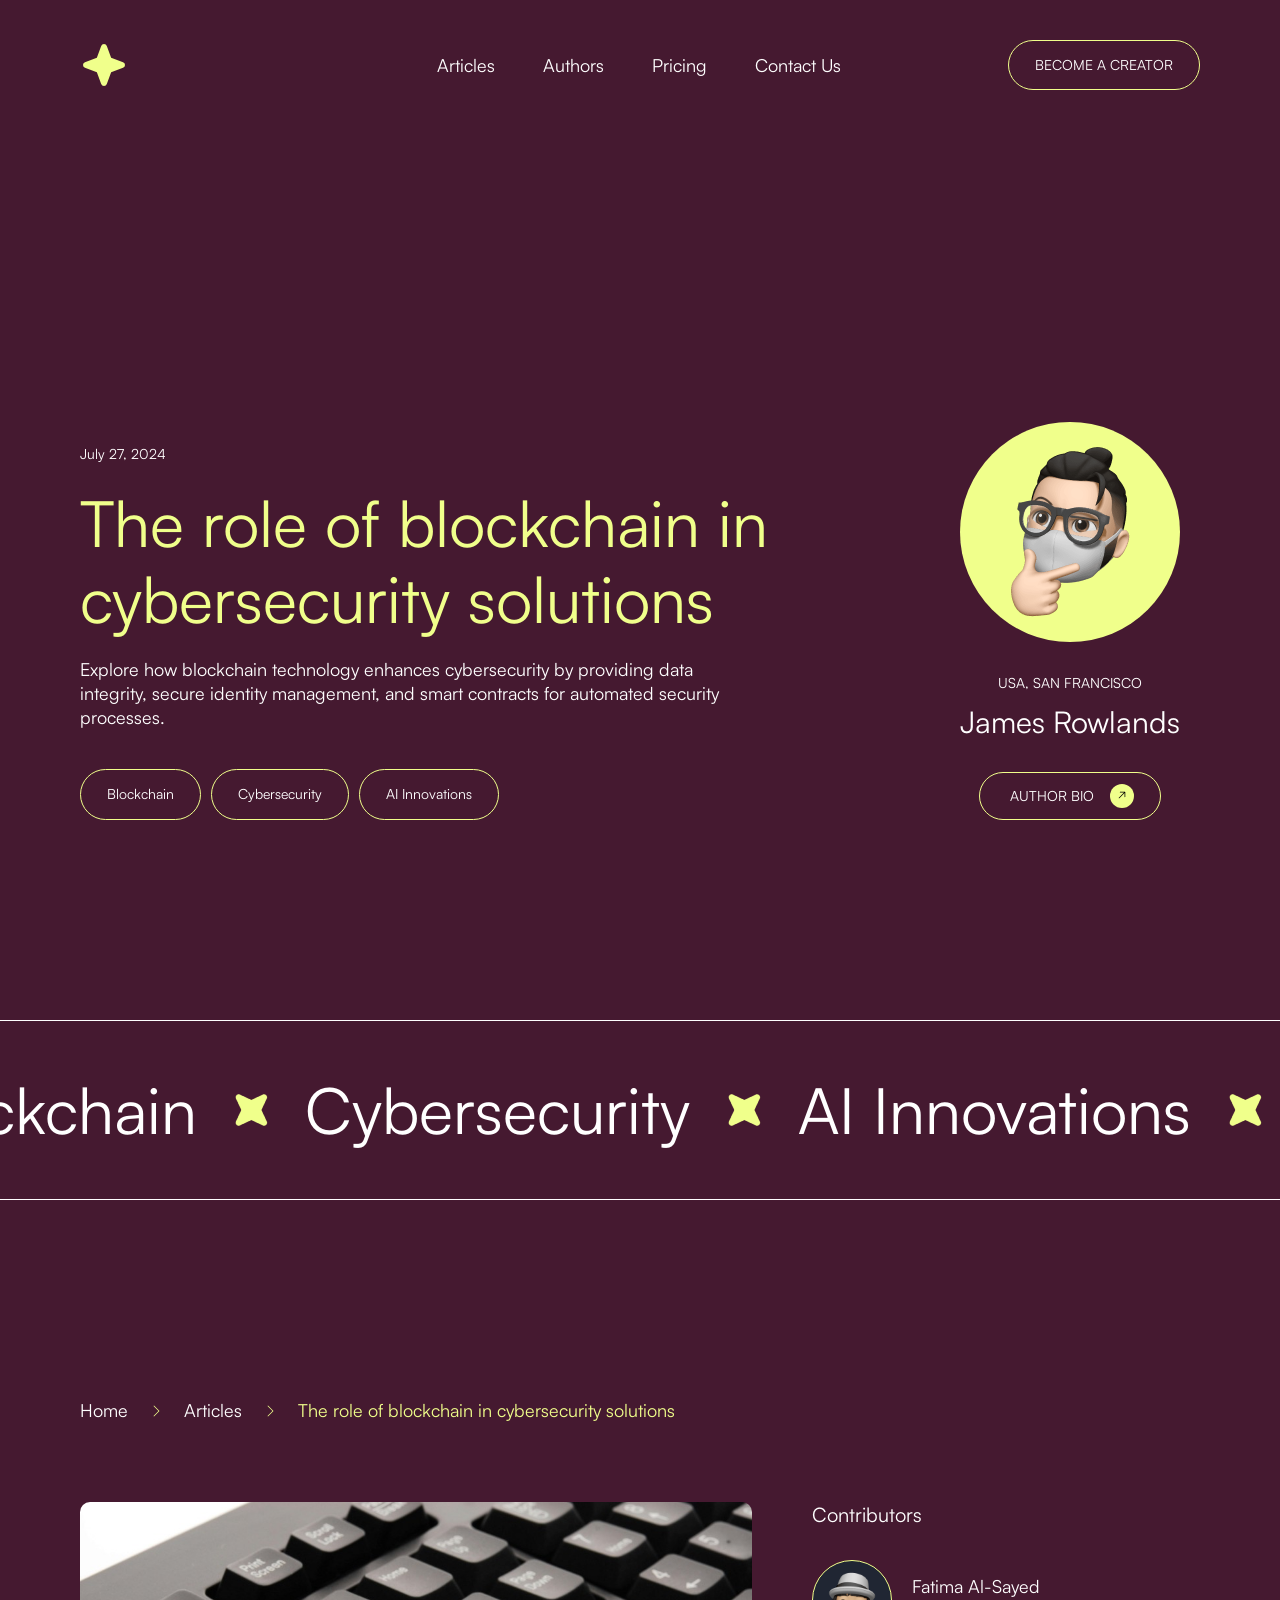
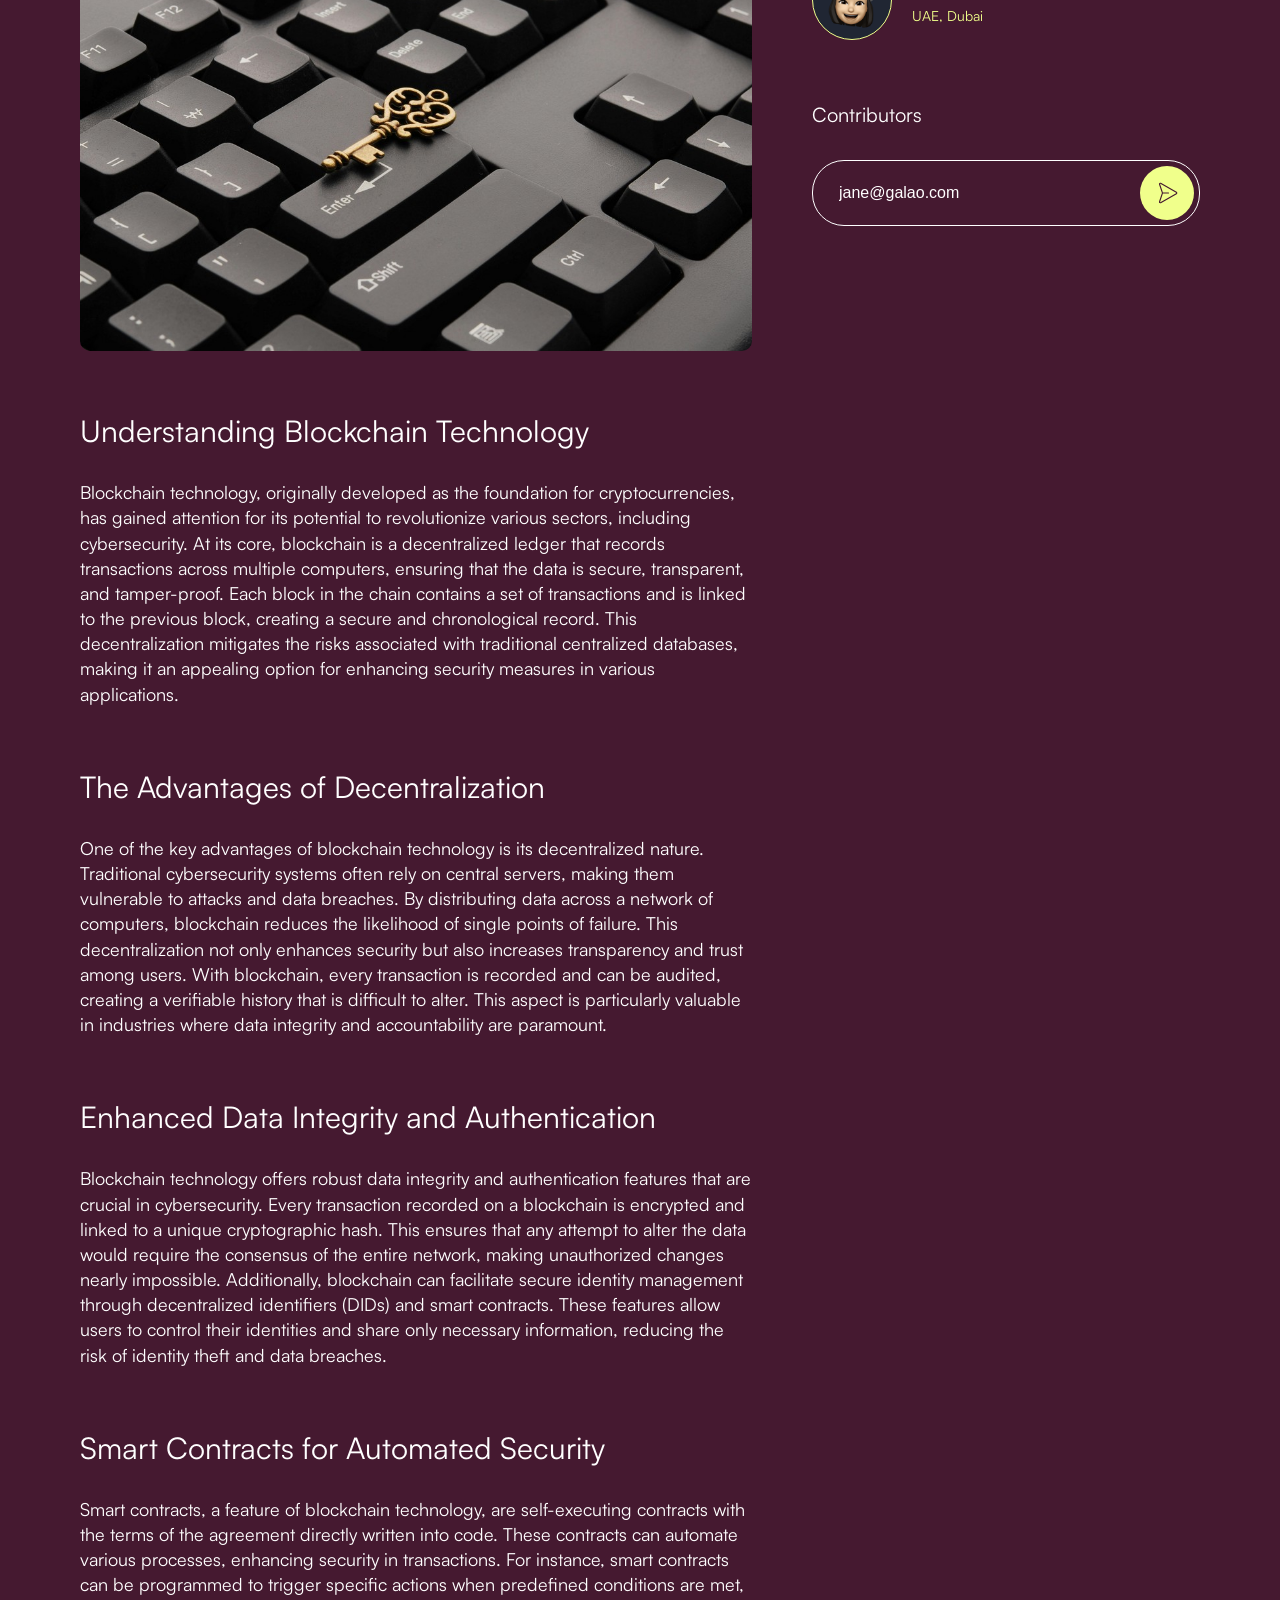
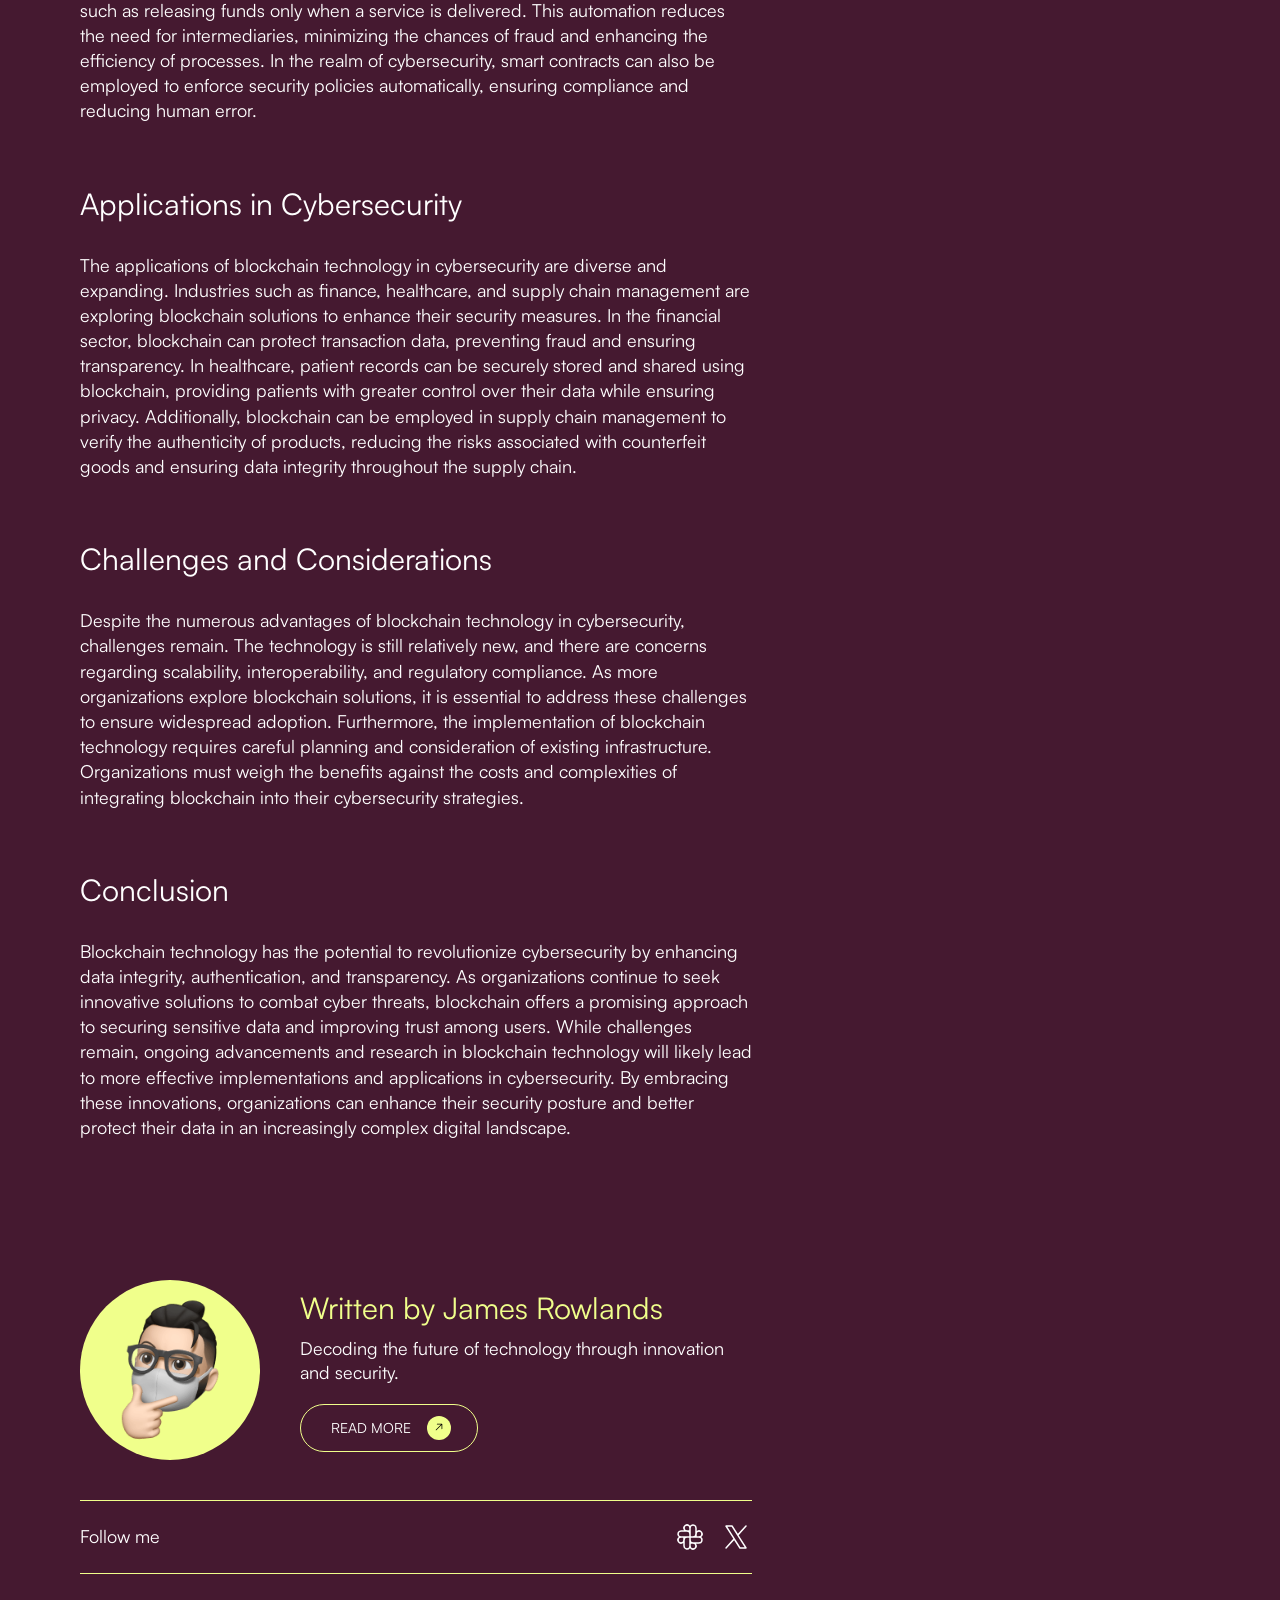
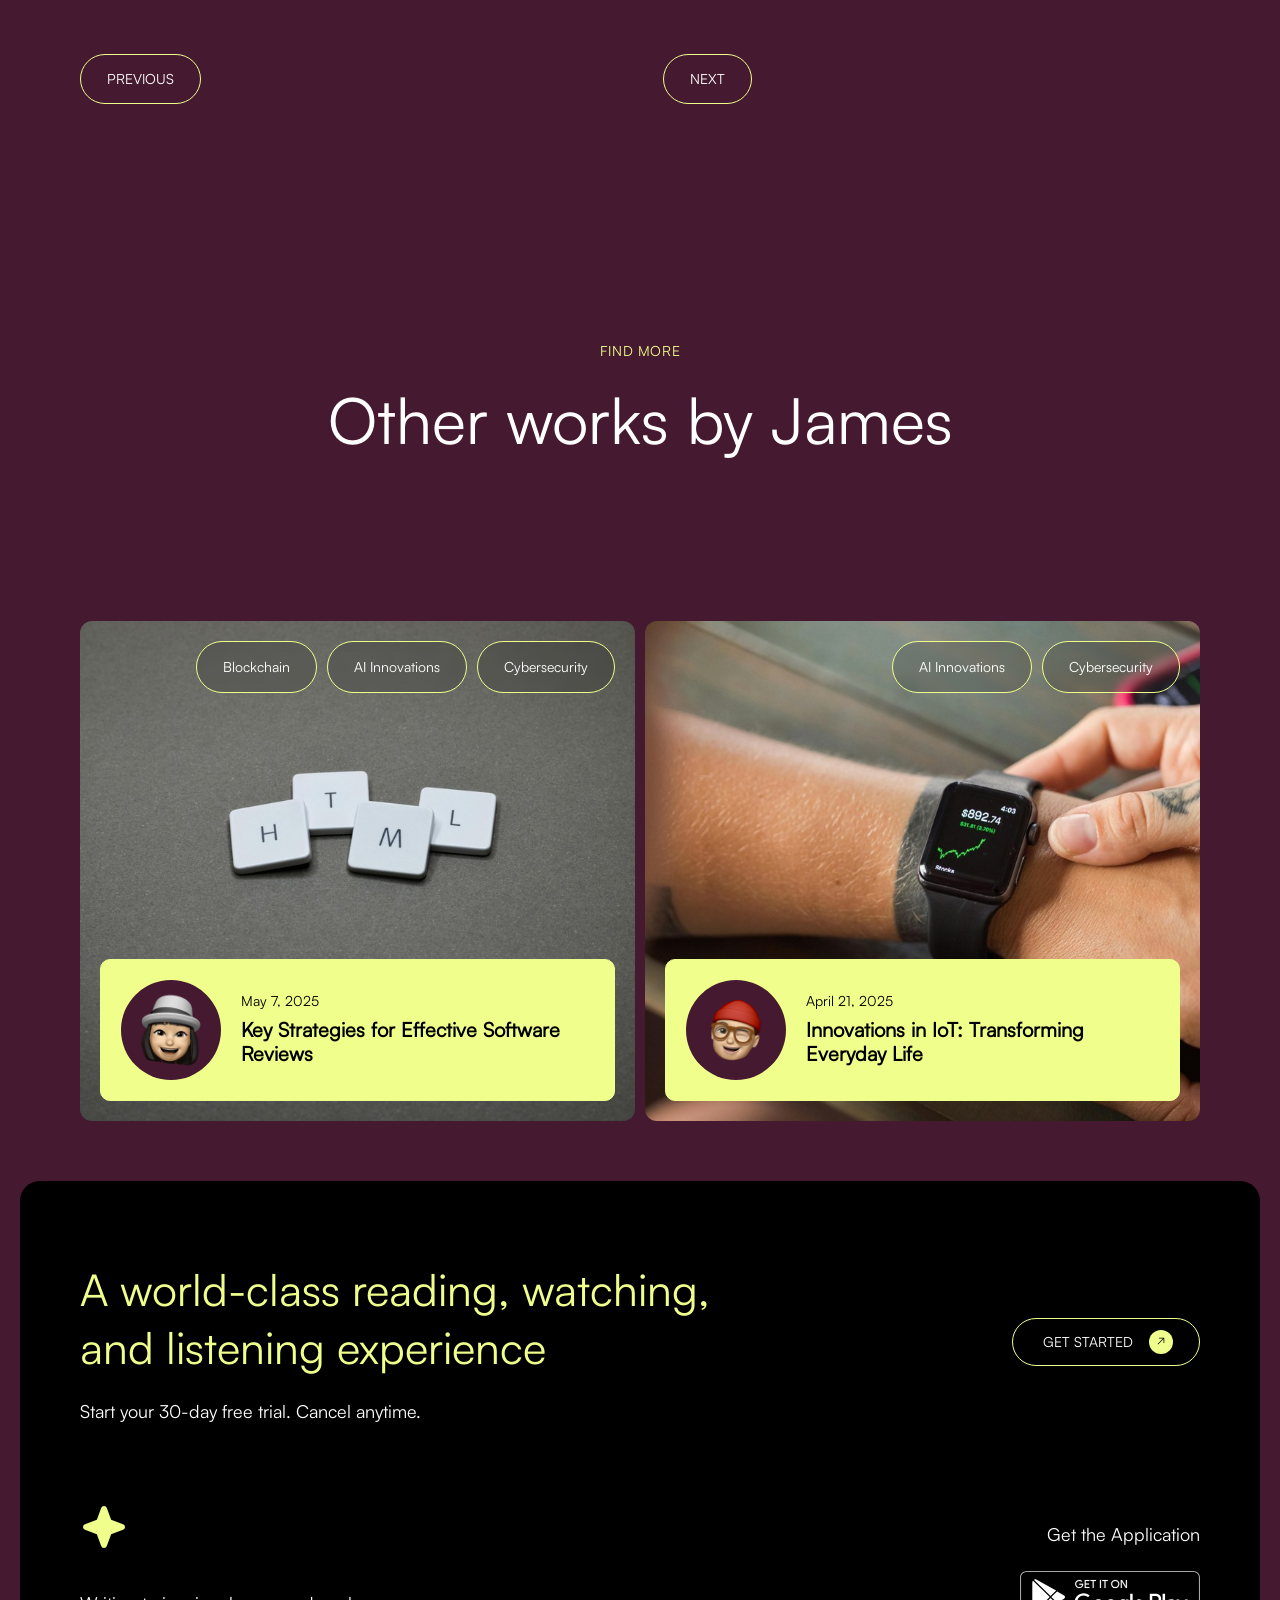
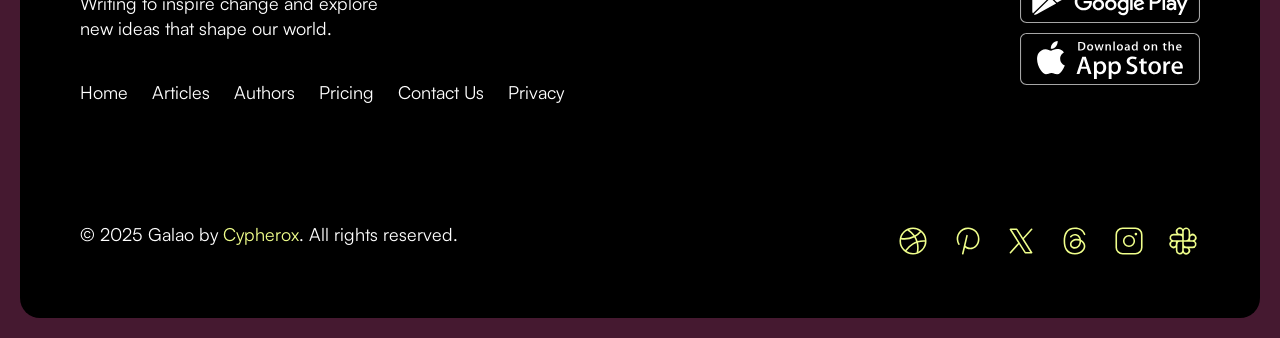
==== commit 74b8b8ed: "23-06-2026 Commit" ====
--- a/articles-details.html
+++ b/articles-details.html
@@ -4,6 +4,7 @@
 <head>
     <meta charset="utf-8">
     <meta http-equiv="X-UA-Compatible" content="IE=edge">
+    <meta name="viewport" content="width=device-width, initial-scale=1.0, viewport-fit=cover">
     <title>Galao</title>
 
     <link rel="apple-touch-icon" sizes="180x180" href="assets/images/apple-touch-icon.png">
@@ -54,6 +55,19 @@
             <div class="header__button">
                 <a href="become-a-creator.html" class="btn btn__header">Become a Creator</a>
             </div>
+
+            <div class="header--hemberger">
+                <div class="header--hemberger__inner">
+                    <div class="header--hemberger--button">
+                        <a href="become-a-creator.html" class="btn btn__header">Join US</a>
+                    </div>
+
+                    <div class="header--hemberger--icon">
+                        <span></span>
+                        <span></span>
+                    </div>
+                </div>
+            </div>
         </div>
     </header>
 
--- a/assets/css/style.css
+++ b/assets/css/style.css
@@ -199,6 +199,7 @@
     list-style: none;
     display: flex;
     gap: 48px;
+    white-space: nowrap;
 }
 
 li.header__menu--item a {
@@ -214,7 +215,7 @@
 
 a.btn__header {
     font-size: 14px;
-    padding: 16px 26px;
+    padding: 15px 26px;
     font-weight: 500;
     background-color: transparent;
     border: 1px solid var(--primary-bg-color);
@@ -224,6 +225,7 @@
     position: relative;
     z-index: 9;
     max-width: 200px;
+    white-space: nowrap;
 }
 
 a.btn__header:after {
@@ -254,6 +256,36 @@
     color: var(--color-black);
 }
 
+.header--hemberger--icon {
+    width: 50px;
+    height: 50px;
+    border: 1px solid #f0ff8b;
+    border-radius: 50%;
+    display: flex;
+    flex-direction: column;
+    align-items: center;
+    justify-content: center;
+    gap: 8px;
+}
+
+.header--hemberger__inner {
+    display: flex;
+    gap: 20px;
+    align-items: center;
+}
+
+.header--hemberger--icon span {
+    width: 24px;
+    height: 1px;
+    background: #fff;
+    position: relative;
+}
+
+.header--hemberger--icon span:nth-child(2) {
+    width: 12px;
+    left: 6px;
+}
+
 /* Header CSS End */
 
 /* Banner Section CSS Start */
@@ -288,8 +320,13 @@
 .banner__images__wrapper {
     position: absolute;
     width: 100%;
-    height: 300px;
-    z-index: 2;
+    height: 100%;
+    z-index: -1;
+    top: 0;
+    bottom: 0;
+    margin: auto;
+    display: flex;
+    align-items: center;
 }
 
 .banner__inner--item {
@@ -323,7 +360,9 @@
     width: 200px;
     height: 200px;
     left: 230px;
-    top: 80px;
+    top: -250px;
+    bottom: 0;
+    margin: auto;
 }
 
 .banner--item__right__two {
@@ -331,14 +370,18 @@
     height: 200px;
     left: auto;
     right: 230px;
-    top: 80px;
+    top: -250px;
+    bottom: 0;
+    margin: auto 0;
 }
 
 .banner--item__left__three {
     width: 250px;
     height: 250px;
     left: 230px;
-    top: 300px;
+    top: 0;
+    bottom: -250px;
+    margin: auto 0;
 }
 
 .banner--item__right__three {
@@ -346,14 +389,18 @@
     height: 250px;
     left: auto;
     right: 230px;
-    top: 300px;
+    top: 0;
+    bottom: -250px;
+    margin: auto 0;
 }
 
 .banner--item__left__four {
     width: 100px;
     height: 100px;
     left: 450px;
-    top: 180px;
+    top: -150px;
+    bottom: 0;
+    margin: auto 0;
 }
 
 .banner--item__right__four {
@@ -361,14 +408,18 @@
     height: 100px;
     left: auto;
     right: 450px;
-    top: 180px;
+    top: -150px;
+    bottom: 0;
+    margin: auto 0;
 }
 
 .banner--item__left__five {
     width: 120px;
     height: 120px;
     left: 500px;
-    top: 300px;
+    top: 0;
+    bottom: -120px;
+    margin: auto 0;
 }
 
 .banner--item__right__five {
@@ -376,7 +427,9 @@
     height: 120px;
     left: auto;
     right: 500px;
-    top: 300px;
+    top: 0;
+    bottom: -120px;
+    margin: auto 0;
 }
 
 .banner__title h3 {
@@ -810,6 +863,8 @@
     width: 100px;
     position: relative;
     margin-left: 20px;
+    height: 100px;
+    min-width: 100px;
 }
 
 .recent__articles--footer--image img {
@@ -855,6 +910,7 @@
 
 .recent__articles--footer--content {
     position: relative;
+    width: calc(100% - 120px);
 }
 
 a.recent__articles--item:hover .recent__articles--footer--content h4 {
@@ -1236,6 +1292,8 @@
     display: flex;
     flex-direction: column;
     justify-content: space-between;
+    position: relative;
+    z-index: 9;
 }
 
 .pricing--tab__description {
@@ -1344,6 +1402,8 @@
     justify-content: flex-start;
     align-items: center;
     overflow: hidden;
+    position: relative;
+    z-index: -1;
 }
 
 .pricing--tab__main--price .main--price__item h2 {
@@ -1978,7 +2038,7 @@
 
 .footer--bottom--text p {
     font-size: 18px;
-    line-height: 1;
+    line-height: 1.2;
     color: var(--color-white);
     font-weight: 400;
     margin: 0;
@@ -2488,7 +2548,7 @@
 }
 
 .categories--filter .choices>.choices__list .choices__item {
-    padding: 16px 0;
+    padding: 16px 0 !important;
     width: 100%;
     text-align: center;
     background: transparent;
@@ -2500,6 +2560,7 @@
 .categories--filter .choices .choices__list {
     width: 100%;
     max-height: 240px;
+    height: max-content;
     overflow: hidden;
 }
 
@@ -3340,4 +3401,1542 @@
     fill: var(--color-white) !important;
 }
 
-/* Authors Details Page CSS End */+.authors--details--banner--first--row__inner h1 {
+    margin-left: 200px;
+}
+
+.authors--details--banner--second--row h1 {
+    margin-right: 200px;
+}
+
+.authors--full--intro {
+    padding: 120px 0;
+    height: 100vh;
+    display: flex;
+    align-items: center;
+}
+
+.authors--full--inner {
+    display: flex;
+    align-items: center;
+    gap: 120px;
+    flex-wrap: wrap;
+}
+
+.author--intro--col {
+    width: calc(65% - 60px);
+}
+
+.author--intro--image--col {
+    width: calc(35% - 60px);
+}
+
+.author--intro--col h2 {
+    font-size: 120px;
+    line-height: 1.3;
+    color: var(--primary-bg-color);
+    font-weight: 400;
+    margin: 0 0 20px 0;
+}
+
+.author--intro--col p {
+    font-size: 18px;
+    line-height: 1.4;
+    color: var(--color-white);
+    font-weight: 400;
+    margin: 0 0 20px 0;
+}
+
+.author--intro--col p:last-child {
+    margin: 0;
+}
+
+.author--intro--image {
+    background-color: var(--primary-bg-color);
+    border-radius: 50%;
+    display: flex;
+    align-items: center;
+    justify-content: center;
+    width: 100%;
+}
+
+.author--intro--image img {
+    width: 100%;
+    height: 100%;
+}
+
+.works--main {
+    position: relative;
+    width: 100%;
+    padding: 120px 0;
+}
+
+.work--title {
+    margin: 0 0 100px 0;
+}
+
+.work--title h2 {
+    width: 100%;
+    font-size: 120px;
+    color: var(--primary-bg-color);
+    line-height: 1.3;
+    font-weight: 400;
+    text-align: center;
+    margin: 0;
+}
+
+.works--list__inner {
+    display: flex;
+    flex-direction: column;
+    gap: 10px;
+}
+
+.works--list--item {
+    width: 100%;
+    position: relative;
+    min-height: 90vh;
+    display: flex;
+    gap: 10px;
+    flex-wrap: wrap;
+}
+
+.works--list--content--col {
+    width: calc(38% - 5px);
+}
+
+.works--list--image--col {
+    width: calc(62% - 5px);
+}
+
+.works--list--image a {
+    display: flex;
+    height: 100%;
+    border-radius: 10px;
+    overflow: hidden;
+}
+
+.works--list--image a img {
+    width: 100%;
+    height: 100%;
+    object-fit: cover;
+    transform: scale(1.4);
+    transition: transform 0.3s ease-in-out;
+}
+
+.works--list--item.active .works--list--image a img {
+    transform: scale(1);
+}
+
+.works--list--image {
+    height: 100%;
+}
+
+.works--list--content__inner {
+    height: 100%;
+    border-radius: 10px;
+    overflow: hidden;
+    padding: 40px;
+    background-color: rgba(0, 0, 0, 0.15);
+    display: flex;
+    flex-direction: column;
+    justify-content: space-between;
+}
+
+.works--list--content--top label {
+    padding: 16px 26px;
+    border: 1px solid var(--primary-bg-color);
+    border-radius: 40px;
+    font-size: 12px;
+    color: var(--color-white);
+    font-weight: 400;
+    display: flex;
+    max-width: max-content;
+}
+
+.works--list--content--top {
+    display: flex;
+    flex-direction: column;
+    gap: 32px;
+}
+
+.works--list--content--top h2 {
+    font-size: 44px;
+    color: var(--primary-bg-color);
+    font-weight: 400;
+    line-height: 1.3;
+    margin: 0;
+}
+
+.works--list--content--bottom {
+    display: flex;
+    flex-direction: column;
+    gap: 40px;
+}
+
+.works--list--content--bottom p {
+    font-size: 18px;
+    color: var(--color-white);
+    font-weight: 400;
+    line-height: 1.3;
+    margin: 0;
+}
+
+.works--list--button__wrapper {
+    display: flex;
+    justify-content: center;
+    margin: 80px 0 0 0;
+}
+
+/* Authors Details Page CSS End */
+
+
+
+/* ==================== Responsive CSS Start ==================== */
+
+@media screen and (min-width: 811px) {
+    .header--hemberger {
+        display: none;
+    }
+}
+
+@media screen and (max-width: 1800px) {
+    .banner--item__left__one {
+        left: -250px;
+    }
+
+    .banner--item__left__two {
+        left: 60px;
+    }
+
+    .banner--item__left__three {
+        left: 60px;
+    }
+
+    .banner--item__left__four {
+        left: 270px;
+    }
+
+    .banner--item__left__five {
+        left: 320px;
+    }
+
+    .banner--item__right__one {
+        right: -250px;
+    }
+
+    .banner--item__right__two {
+        right: 60px;
+    }
+
+    .banner--item__right__three {
+        right: 60px;
+    }
+
+    .banner--item__right__four {
+        right: 270px;
+    }
+
+    .banner--item__right__five {
+        right: 320px;
+    }
+}
+
+@media screen and (max-width: 1299px) {
+    .banner--item__left__one {
+        left: -350px;
+    }
+
+    .banner--item__left__two {
+        left: -160px;
+    }
+
+    .banner--item__left__three {
+        left: -160px;
+    }
+
+    .banner--item__left__four {
+        left: 50px;
+    }
+
+    .banner--item__left__five {
+        left: 100px;
+    }
+
+    .banner--item__right__one {
+        right: -350px;
+    }
+
+    .banner--item__right__two {
+        right: -160px;
+    }
+
+    .banner--item__right__three {
+        right: -160px;
+    }
+
+    .banner--item__right__four {
+        right: 50px;
+    }
+
+    .banner--item__right__five {
+        right: 100px;
+    }
+
+    .author--list__box--image {
+        width: 120px;
+        height: 120px;
+    }
+
+    .author--list__box--inner>a {
+        height: 120px;
+        width: 120px;
+    }
+
+    .creator--content__inner {
+        padding: 40px 40px;
+    }
+
+    .creator--content__wrapper h1 {
+        font-size: 54px;
+    }
+
+    .creator--form--col {
+        width: 48%;
+    }
+
+    .creator--form__inner {
+        padding: 0 0px 0 0;
+    }
+
+    .articles--banner--title h1 {
+        font-size: 100px;
+    }
+
+    .articles--content--col--right {
+        padding: 0 0 0 60px;
+    }
+
+    .articles--content--main {
+        padding: 80px 0px 0 0px;
+    }
+}
+
+@media screen and (max-width: 1199px) {
+    .author__main--inner {
+        flex-direction: column;
+    }
+
+    .author__main--inner .section--title {
+        width: 100%;
+        max-width: 100%;
+    }
+
+    .author__main--inner .section--title__wrapper .title--left {
+        width: 100%;
+    }
+
+    .author--list__wrapper {
+        width: 100%;
+    }
+
+    .pricing--tab__content--wrapper__inner {
+        grid-template-columns: repeat(auto-fill, minmax(280px, 1fr));
+    }
+
+    .pricing--tab__main--price .main--price__item h2 {
+        font-size: 90px;
+    }
+
+    .annually-active .pricing--tab__main--price .main--price__item:first-child,
+    .annually-active .pricing--tab__main--price .main--price__item:nth-child(2) {
+        transform: translate(0px, -110px);
+    }
+
+    .pricing--tab__main--price {
+        height: 108px;
+    }
+
+    .pricing--tab__item--inner {
+        height: 380px;
+    }
+
+    .pricing--tab__item--arrow {
+        width: 45px;
+        height: 45px;
+    }
+
+    .pricing--tab__item .pricing--tab__item--overlay {
+        width: 45px;
+        height: 45px;
+    }
+
+    .pricing--tab__item--arrow svg {
+        width: 22px !important;
+        height: 22px !important;
+    }
+
+    .contact--title--col {
+        width: calc(50% - 40px);
+    }
+
+    .content--main--raw {
+        gap: 40px;
+    }
+
+    .contact--form--col {
+        width: 50%;
+    }
+
+    .contact--form--field__innner input {
+        padding: 12px 16px;
+    }
+
+    .contact--form--field__innner textarea {
+        padding: 12px 16px;
+    }
+
+    .contact__main--inner {
+        padding: 40px 40px;
+    }
+
+    .globble--title h2,
+    .title--left h2 {
+        font-size: 38px;
+    }
+
+    .title--right {
+        width: 100%;
+        max-width: 420px;
+    }
+
+    .section--title {
+        margin: 0 0 40px 0;
+    }
+
+    .author__main--inner .section--title__wrapper .title--right {
+        max-width: 100%;
+    }
+
+    .faq--accordion__wrapper--inner {
+        gap: 50px;
+    }
+
+    .faq--accordion {
+        width: calc(60% - 50px);
+    }
+
+    .faq--image__wrapper {
+        width: 40%;
+    }
+
+    .faq--question {
+        font-size: 26px;
+    }
+
+    .faq--icon {
+        width: 46px;
+        height: 46px;
+    }
+
+    .faq--icon svg {
+        width: 20px !important;
+        height: 20px !important;
+    }
+
+    .faq__main .faq--title .faq--sub__title {
+        padding: 0 20px 0 0;
+    }
+
+    .container {
+        padding: 0 40px;
+    }
+
+    .form--title h2,
+    .contact--form--title h2,
+    .articles-detail-page .recent__articles .title--left h2 {
+        font-size: 38px;
+    }
+
+    .form--field--wrapper .form--field input,
+    .form--field--wrapper .form--field textarea,
+    .form--field--wrapper .form--field select {
+        padding: 12px 16px;
+    }
+
+    .articles--inner--banner {
+        padding: 90px 40px 80px 40px;
+    }
+
+    .articles--inner--banner--content--col h1 {
+        font-size: 54px;
+    }
+
+    .banner--avtar--image {
+        width: 160px;
+        height: 160px;
+    }
+
+    .articles--author h4 {
+        font-size: 24px;
+        margin: 0 0 20px 0;
+    }
+
+    .marquee--inner .marquee--slide h2 {
+        font-size: 48px;
+    }
+
+    .articles--author--image {
+        width: 150px;
+        height: 150px;
+        min-width: 150px;
+    }
+
+    .container--fluid {
+        padding: 0 40px;
+    }
+
+    .author--list--item__inner>a {
+        width: 120px;
+        height: 120px;
+    }
+
+    .author--list--image {
+        width: 120px;
+        height: 120px;
+        margin: 0 0 30px 0;
+    }
+
+    .author--list--description {
+        padding: 20px 0 0 0;
+    }
+}
+
+@media screen and (max-width: 1024px) {
+    .header__inner {
+        padding: 10px 20px 0 20px;
+    }
+
+    .header__logo {
+        max-width: max-content;
+        width: auto;
+    }
+
+    ul.header__menu {
+        gap: 30px;
+    }
+
+    .sticky-header .header__inner {
+        width: 700px;
+    }
+
+    .banner--item__left__one {
+        left: -450px;
+    }
+
+    .banner--item__left__two {
+        left: -260px;
+    }
+
+    .banner--item__left__three {
+        left: -260px;
+    }
+
+    .banner--item__left__four {
+        left: -50px;
+    }
+
+    .banner--item__left__five {
+        left: 0px;
+    }
+
+    .banner--item__right__one {
+        right: -450px;
+    }
+
+    .banner--item__right__two {
+        right: -260px;
+    }
+
+    .banner--item__right__three {
+        right: -260px;
+    }
+
+    .banner--item__right__four {
+        right: -50px;
+    }
+
+    .banner--item__right__five {
+        right: 0px;
+    }
+
+    .banner__title h3 {
+        font-size: 50px;
+    }
+
+    .banner__intro--title h3 {
+        font-size: 64px;
+    }
+
+    .meet__golao--first__row__inner {
+        flex-wrap: wrap;
+    }
+
+    .meet__golao-box--col {
+        width: 100%;
+        gap: 10px;
+    }
+
+    .meet__golao-box--col .meet__golao-box:first-child {
+        padding: 0;
+    }
+
+    .w--40 {
+        width: calc(50% - 5px);
+    }
+
+    .w--60 {
+        width: calc(50% - 5px);
+    }
+
+    .meet_golao--content--col {
+        width: 100%;
+        padding: 20px 0 20px 0px;
+    }
+
+    .meet__golao--second__row__inner {
+        flex-wrap: wrap;
+        gap: 10px;
+    }
+
+    .meet__golao-box_wrapper {
+        padding: 0;
+    }
+
+    .w--50 {
+        width: calc(50% - 5px);
+    }
+
+    .w--25 {
+        width: calc(50% - 5px);
+    }
+
+    .banner__inner,
+    .recent__articles,
+    .author__main,
+    .faq__main {
+        padding: 80px 0 80px 0;
+    }
+
+    .categories__main,
+    .pricing__main,
+    .testimonials__main {
+        padding: 0;
+    }
+
+    .section--title__wrapper {
+        flex-direction: column;
+        gap: 20px;
+        align-items: flex-start;
+    }
+
+    .title--left {
+        width: 100%;
+    }
+
+    .title--right {
+        width: 100%;
+        max-width: 100%;
+    }
+
+    .recent__articles--top__label ul li span {
+        padding: 8px 8px;
+        font-size: 13px;
+    }
+
+    .recent__articles--footer--image {
+        width: 60px;
+        height: 60px;
+        min-width: 60px;
+        margin-left: 10px;
+    }
+
+    .recent__articles--footer__inner:before {
+        width: 60px;
+        height: 60px;
+        left: 10px;
+    }
+
+    .recent__articles--footer--content {
+        width: calc(100% - 80px);
+    }
+
+    .recent__articles--footer__inner {
+        padding: 20px 10px 20px 0;
+        gap: 10px;
+    }
+
+    .recent__articles--footer--content h3 {
+        font-size: 18px;
+    }
+
+    .recent__articles--item__inner {
+        height: 400px;
+    }
+
+    .categories--list__box--inner>a {
+        padding: 20px 20px;
+        gap: 10px;
+    }
+
+    .categories--list__box--content p {
+        font-size: 16px;
+    }
+
+    .author--list__box--image {
+        width: 100px;
+        height: 100px;
+    }
+
+    .author--list__box--inner>a {
+        height: 100px;
+        width: 100px;
+    }
+
+    .faq__main .faq--title .faq--sub__title {
+        max-width: 100%;
+        padding: 0;
+        width: 100%;
+    }
+
+    .section--title.width--full p {
+        max-width: 100%;
+        margin: 0;
+    }
+
+    .faq--accordion__wrapper--inner {
+        gap: 40px;
+    }
+
+    .faq--accordion {
+        width: calc(60% - 40px);
+    }
+
+    .faq--question {
+        font-size: 24px;
+    }
+
+    .faq--icon {
+        width: 38px;
+        height: 38px;
+    }
+
+    .faq--answer p {
+        font-size: 16px;
+        padding: 10px 40px 0px 0;
+    }
+
+    .testimonial--card__inner {
+        padding: 20px;
+        gap: 20px;
+        height: 100%;
+    }
+
+    .testimonial--card--col {
+        width: calc(100% - 0px);
+        height: auto;
+        flex-direction: row;
+        flex-wrap: wrap;
+    }
+
+    .testimonial--card__wrapper--inner {
+        align-items: unset;
+    }
+
+    .testimonial--card--col:first-child {
+        order: 1;
+    }
+
+    .testimonial--card--col:nth-child(2) {
+        order: 3;
+        width: 100%;
+
+    }
+
+    .testimonial--card--col:nth-child(3) {
+        order: 2;
+    }
+
+    .testimonial--card {
+        width: calc(50% - 5px);
+    }
+
+    .contact__main--inner {
+        padding: 20px 20px;
+    }
+
+    .contact--form--field__wrapper {
+        gap: 10px;
+    }
+
+    .contact--form--field__innner {
+        width: calc(50% - 5px);
+    }
+
+    .contact--form--col__inner {
+        padding: 30px 20px;
+        gap: 30px;
+    }
+
+    .contact--form--field__innner input,
+    .contact--form--field__innner textarea {
+        font-size: 14px;
+    }
+
+    .contact--form--submit button {
+        padding: 12px 16px;
+        font-size: 14px;
+    }
+
+    .footer__main--inner {
+        padding: 80px 20px 80px 20px;
+        gap: 60px;
+    }
+
+    .globble--title h3,
+    .globble--title h2,
+    .title--left h2,
+    .title--left h3,
+    .title--right p,
+    .section--title.width--full p {
+        text-align: center;
+        width: 100%;
+        max-width: 100%;
+    }
+
+    .recent__articles .title--right a.btn--primary,
+    .author__main--inner .section--title__wrapper .title--right a.btn--primary {
+        margin: 0 auto;
+    }
+
+    .contact__main .title--left h3,
+    .contact__main .title--left h2,
+    .contact__main .title--left p,
+    .footer__main .title--left h2 {
+        text-align: left;
+    }
+
+    .footer--bottom__inner {
+        flex-direction: column;
+        justify-content: center;
+        align-items: center;
+        gap: 20px;
+    }
+
+    .footer--menu--list ul {
+        gap: 15px;
+    }
+
+    .meet__golao--first__row__inner {
+        flex-direction: column-reverse;
+    }
+
+    .creator--content__wrapper h1 {
+        font-size: 44px;
+        line-height: 1.2;
+    }
+
+    .creator--content__inner {
+        padding: 20px 20px;
+    }
+
+    .form--title {
+        padding: 0 0 0px 0;
+    }
+
+    .form--field--wrapper .form--field input,
+    .form--field--wrapper .form--field textarea,
+    .form--field--wrapper .form--field select {
+        font-size: 14px;
+    }
+
+    .articles--banner--title h1 {
+        font-size: 80px;
+    }
+
+    .articles--banner-content {
+        width: 50%;
+    }
+
+    .articles--banner--title {
+        width: calc(50% - 40px);
+    }
+
+    .categories--filter--main {
+        padding: 0px 0 60px 0;
+    }
+
+    .articles--banner {
+        padding: 180px 0 80px 0;
+    }
+
+    .filter--item--content__inner {
+        padding: 20px;
+        height: 100%;
+    }
+
+    .filter--item--image {
+        height: 450px;
+    }
+
+    .filter--item--button__wrapper span {
+        padding: 10px 16px;
+    }
+
+    .filter--item--content {
+        padding: 40px 0;
+    }
+
+    .filter--item--content h2 {
+        font-size: 26px;
+        margin: 0 0 20px 0;
+    }
+
+    .filter--item--date__wrapper {
+        gap: 30px;
+    }
+
+    .filter--item--date__wrapper h4 {
+        font-size: 16px;
+    }
+
+    .categories--filter .choices__inner {
+        padding: 12px 40px 12px 20px !important;
+        min-width: 180px;
+        max-width: 180px;
+    }
+
+    .categories--search a {
+        width: 50px;
+        height: 50px;
+        margin: 0 0 0 15px;
+    }
+
+    .categories--search a svg {
+        width: 18px;
+        height: 18px;
+    }
+
+    .categories--filter .choices__inner .choices__list .choices__item {
+        font-size: 16px;
+    }
+
+    .marquee--main {
+        padding: 0px 0;
+    }
+
+    .articles--content--col__wrapper {
+        padding: 0;
+    }
+
+    .articles--info {
+        padding: 0 0 40px 0;
+    }
+
+    .marquee--inner .marquee--slide h2 {
+        font-size: 40px;
+    }
+
+    .marquee--inner {
+        height: 120px;
+    }
+
+    .marquee--inner .marquee--slide img {
+        width: 38px;
+        height: 38px;
+    }
+
+    .marquee--inner .marquee--slide {
+        padding: 0 0 0 20px;
+        gap: 20px;
+    }
+
+    .articles--inner--banner--content--col h1 {
+        font-size: 42px;
+    }
+
+    .articles--inner--banner--content--col {
+        width: calc(70% - 20px);
+    }
+
+    .articles--inner--banner--avtar--col {
+        width: calc(30% - 20px);
+    }
+
+    .articles--content--col--right {
+        padding: 0 0 0 40px;
+    }
+
+    .articles--sidebar--image {
+        width: 60px;
+        height: 60px;
+    }
+
+    .articles--sidebar--top {
+        padding: 0 0 0px 0;
+    }
+
+    .articles--content--image {
+        margin: 0 0 40px 0;
+    }
+
+    .articles--info--inner {
+        margin: 0 0 40px 0;
+    }
+
+    .articles--author--details__inner {
+        gap: 20px;
+    }
+
+    .articles--author--image {
+        width: 120px;
+        height: 120px;
+        min-width: 120px;
+    }
+
+    .articles--content--breadcrumb {
+        margin: 0 0 40px 0;
+    }
+
+    .articles--content--breadcrumb--inner {
+        gap: 10px;
+        flex-wrap: wrap;
+    }
+
+    .author--list--sec {
+        padding: 0px 0px 100px 0px;
+    }
+
+    .author--list--button {
+        bottom: -40px;
+    }
+
+    .author--list--item {
+        width: calc(50% - 5px);
+    }
+}
+
+@media screen and (max-width: 810px) {
+    .header__button {
+        display: none;
+    }
+
+    .header__inner {
+        padding: 12px 12px 12px 12px !important;
+        border: 1px solid var(--primary-bg-color);
+        border-radius: 50px;
+        background-color: rgba(0, 0, 0, 0.2);
+        backdrop-filter: blur(20px);
+        transition: all 0.1s ease-in-out;
+        width: 100% !important;
+        position: relative;
+        z-index: 9;
+    }
+
+    header.header {
+        padding: 20px 20px 0 20px;
+    }
+
+    .header__nav {
+        position: absolute;
+        width: calc(100% + 2px);
+        left: 0;
+        top: 40px;
+        backdrop-filter: blur(20px);
+        background-color: rgba(0, 0, 0, 1);
+        border-radius: 0 0 40px 40px;
+        border: 1px solid #f0ff8b;
+        z-index: -1;
+        border-top: none;
+        margin: 0 -1px;
+        border-width: 0px;
+        height: 0;
+        overflow: hidden;
+        transition: height 0.2s ease;
+    }
+
+    ul.header__menu {
+        flex-direction: column;
+        align-items: center;
+        padding: 120px 0 40px 0;
+        gap: 0;
+    }
+
+    ul.header__menu li.header__menu--item {
+        height: 80px;
+        display: flex;
+        align-items: center;
+    }
+
+    ul.header__menu li.header__menu--item a {
+        font-size: 24px;
+    }
+
+    .active--hemberger--menu {
+        background-color: rgba(0, 0, 0, 1) !important;
+    }
+
+    .header--hemberger--icon span {
+        transition: 0.1s;
+    }
+
+    .header__inner.active--hemberger--menu .header--hemberger--icon span:nth-child(1) {
+        transform: rotate(45deg) translate(5px, 5px);
+        left: 1px;
+        top: -2px;
+    }
+
+    .header__inner.active--hemberger--menu .header--hemberger--icon span:nth-child(2) {
+        transform: rotate(-45deg) translate(5px, -5px);
+        width: 24px;
+        left: 1px;
+        top: 3px;
+    }
+
+    .banner__intro {
+        display: none;
+    }
+}
+
+@media screen and (max-width: 767px) {
+    .container {
+        padding: 0 20px;
+    }
+
+    .globble--title h2,
+    .title--left h2,
+    .contact--form--title h2,
+    .articles-detail-page .recent__articles .title--left h2 {
+        font-size: 32px;
+    }
+
+    .banner__title h3 {
+        font-size: 32px;
+    }
+
+    .banner__images__wrapper {
+        display: none;
+    }
+
+    .banner__title {
+        transform: none !important;
+    }
+
+    .banner__search {
+        transform: none !important;
+    }
+
+    a.recent__articles--item {
+        width: calc(100% - 0px);
+    }
+
+    .footer--menu--right {
+        gap: 20px;
+        margin: 20px 0 0 0;
+        align-items: flex-start;
+    }
+
+    .footer--menu--wrapper__inner {
+        flex-direction: column;
+        align-items: flex-start;
+    }
+
+    .footer--menu--left {
+        gap: 20px;
+    }
+
+    .footer__main--inner {
+        gap: 40px;
+    }
+
+    .footer--bottom__wrapper {
+        padding: 0;
+    }
+
+    .footer__main .section--title.width--full .section--title__wrapper {
+        gap: 20px;
+    }
+
+    .footer--menu--list ul {
+        gap: 15px;
+        flex-wrap: wrap;
+    }
+
+    .meet__golao-box.image--left .meet__golao--image {
+        display: none;
+    }
+
+    .meet__golao-box.image--left .meet__golao-box--title {
+        width: 100%;
+        height: 100%;
+    }
+
+    .meet__golao--second__row__inner .meet__golao-box:first-child {
+        width: 100%;
+    }
+
+    .meet__golao--second__row__inner .meet__golao-box_wrapper:nth-child(2) {
+        width: 100%;
+        flex-direction: row;
+    }
+
+    .quote__golao--box .meet__golao-box__inner {
+        height: 100%;
+        padding: 20px;
+    }
+
+    .thunder--image img,
+    .location--image img {
+        width: 70%;
+    }
+
+    .quote__golao--box h2,
+    .quote__golao--box h2+p {
+        display: none;
+    }
+
+    .quote__golao--box p.main__description {
+        padding: 0;
+        margin: 0;
+        border: none;
+    }
+
+    .meet__golao--second__row__inner .meet__golao-box_wrapper:nth-child(2) .meet__golao-box {
+        width: calc(50% - 5px);
+    }
+
+    .quote__golao--box p.main__description {
+        font-size: 14px;
+    }
+
+    .meet__golao-box--title h2 {
+        font-size: 24px;
+    }
+
+    .meet__golao-box__inner {
+        padding: 20px 20px;
+    }
+
+    .categories--list__wrapper {
+        flex-direction: column;
+    }
+
+    .categories--list__box {
+        width: calc(100% - 0px);
+    }
+
+    .author--list__wrapper {
+        grid-template-columns: repeat(1, minmax(50px, 1fr));
+    }
+
+    .author--list__description {
+        padding: 20px 0 0 0;
+    }
+
+    .author--list__box--heading {
+        padding: 10px 0 0 0;
+    }
+
+    .pricing--tab__item--inner {
+        height: 320px;
+        border-radius: 10px;
+        padding: 20px;
+    }
+
+    .pricing--tab__item:hover .pricing--tab__item--list {
+        top: 100px;
+    }
+
+    .pricing--tab__item:hover .pricing--tab__item--overlay {
+        border-radius: 10px;
+    }
+
+    .pricing--tab__main--price .main--price__item h2 {
+        font-size: 60px;
+    }
+
+    .pricing--tab__main--price {
+        height: 70px;
+    }
+
+    .annually-active .pricing--tab__main--price .main--price__item:first-child,
+    .annually-active .pricing--tab__main--price .main--price__item:nth-child(2) {
+        transform: translate(0px, -70px);
+    }
+
+    .faq--accordion__wrapper--inner {
+        flex-direction: column-reverse;
+    }
+
+    .faq--accordion {
+        width: calc(100% - 0px);
+    }
+
+    .faq--image__wrapper {
+        width: 100%;
+    }
+
+    .testimonial--card {
+        width: calc(100% - 0px);
+    }
+
+    .testimonial--card__inner {
+        border-radius: 10px;
+    }
+
+    .contact--title--col,
+    .contact--form--col {
+        width: calc(100% - 0px);
+    }
+
+    .contact--form--field__innner {
+        width: calc(100% - 0px);
+    }
+
+    .footer--social--icon ul li a {
+        width: 28px;
+        height: 28px;
+    }
+
+    .footer__main--inner {
+        padding: 60px 20px 60px 20px;
+        border-radius: 10px;
+    }
+
+    .header--hemberger__inner {
+        gap: 10px;
+    }
+
+    ul.header__menu {
+        padding: 60px 0 40px 0;
+    }
+
+    a.header__logo--link {
+        width: 38px;
+    }
+
+    .header--hemberger--button {
+        display: flex;
+    }
+
+    .header--hemberger--button a.btn__header {
+        padding: 12px 18px;
+    }
+
+    .header--hemberger--icon {
+        width: 44px;
+        height: 44px;
+    }
+
+    .creator--inner--sec {
+        height: 100%;
+        flex-direction: column;
+    }
+
+    .creator--main--sec {
+        height: 100%;
+    }
+
+    .creator--image--col {
+        width: 100%;
+        margin: 0 0 40px 0;
+    }
+
+    .creator--form--col {
+        width: 100%;
+    }
+
+    .creator--content__inner {
+        position: relative;
+        z-index: 9;
+        overflow: hidden;
+    }
+
+    .creator--content__inner:before {
+        position: absolute;
+        content: '';
+        width: 100%;
+        height: 100%;
+        background-color: rgba(0, 0, 0, 60%);
+        top: 0;
+        left: 0;
+        z-index: -1;
+        border-radius: 10px;
+    }
+
+    .creator--image {
+        border-radius: 10px;
+    }
+
+    .form--field--wrapper {
+        gap: 20px 10px;
+    }
+
+    .form--field--wrapper .form--field {
+        width: calc(50% - 5px);
+    }
+
+    .creator--content__wrapper {
+        margin: 40px 0 0 0;
+    }
+
+    .form--title h2,
+    .contact--form--title h2 {
+        font-size: 32px;
+    }
+
+    .articles--banner--title h1 {
+        font-size: 60px;
+    }
+
+    .filter--item--image {
+        height: 350px;
+        width: 100%;
+    }
+
+    .filter--item--content--col {
+        width: calc(100% - 0px);
+    }
+
+    .articles--banner {
+        padding: 160px 0 80px 0;
+    }
+
+    .categories--filter .choices>.choices__list .choices__item {
+        padding: 10px 0 !important;
+        font-size: 16px;
+    }
+
+    .articles--banner-content ul li a {
+        width: 28px;
+        height: 28px;
+    }
+
+    .articles--inner--banner--content--col,
+    .articles--inner--banner--avtar--col {
+        width: 100%;
+    }
+
+    .articles--inner--banner {
+        padding: 170px 20px 80px 20px;
+        height: 100%;
+    }
+
+    .banner--content--label__wrapper {
+        overflow: auto;
+        white-space: nowrap;
+    }
+
+    .banner--content--label__wrapper span {
+        padding: 12px 18px;
+    }
+
+    .articles--inner--banner--content--col h1 {
+        font-size: 34px;
+    }
+
+    .articles--content--col__wrapper {
+        flex-wrap: wrap;
+    }
+
+    .articles--content--col--left,
+    .articles--content--col--right {
+        width: 100%;
+    }
+
+    .articles--content--col--right {
+        padding: 40px 0 0 0;
+    }
+
+    .articles--info--inner h2 {
+        font-size: 26px;
+        margin: 0 0 15px 0;
+    }
+
+    .articles--author--content h2 {
+        font-size: 26px;
+    }
+
+    .articles--author--image {
+        width: 90px;
+        height: 90px;
+        min-width: 90px;
+    }
+
+    .articles--nexprev--button__wrapper {
+        padding: 40px 0 0 0;
+    }
+
+    .marquee--inner .marquee--slide h2 {
+        font-size: 36px;
+    }
+
+    .marquee--inner {
+        height: 100px;
+    }
+
+    .container--fluid {
+        padding: 0 20px;
+    }
+}
+
+@media screen and (max-width: 640px) {
+
+    .articles--banner--title,
+    .articles--banner-content {
+        width: calc(100% - 0px);
+    }
+
+    .categories--filter--top__inner {
+        margin: 0 0 40px 0;
+    }
+
+    .categories--search,
+    .categories--filter--right__inner span {
+        display: none;
+    }
+
+    .categories--filter .choices__inner {
+        padding: 10px 32px 10px 16px !important;
+        min-width: 160px;
+        max-width: 160px;
+    }
+
+    .filter--item--image {
+        height: 280px;
+    }
+
+    .author--list--item {
+        width: calc(100% - 0px);
+    }
+}
+
+@media screen and (max-width: 480px) {
+    .form--field--wrapper .form--field {
+        width: calc(100% - 0px);
+    }
+
+    .creator--content__wrapper h1 {
+        font-size: 34px;
+        margin: 0 0 10px 0;
+    }
+
+    ul.header__menu li.header__menu--item a {
+        font-size: 20px;
+    }
+
+    ul.header__menu li.header__menu--item {
+        height: 60px;
+    }
+}
+
+/* ==================== Responsive CSS End ==================== */
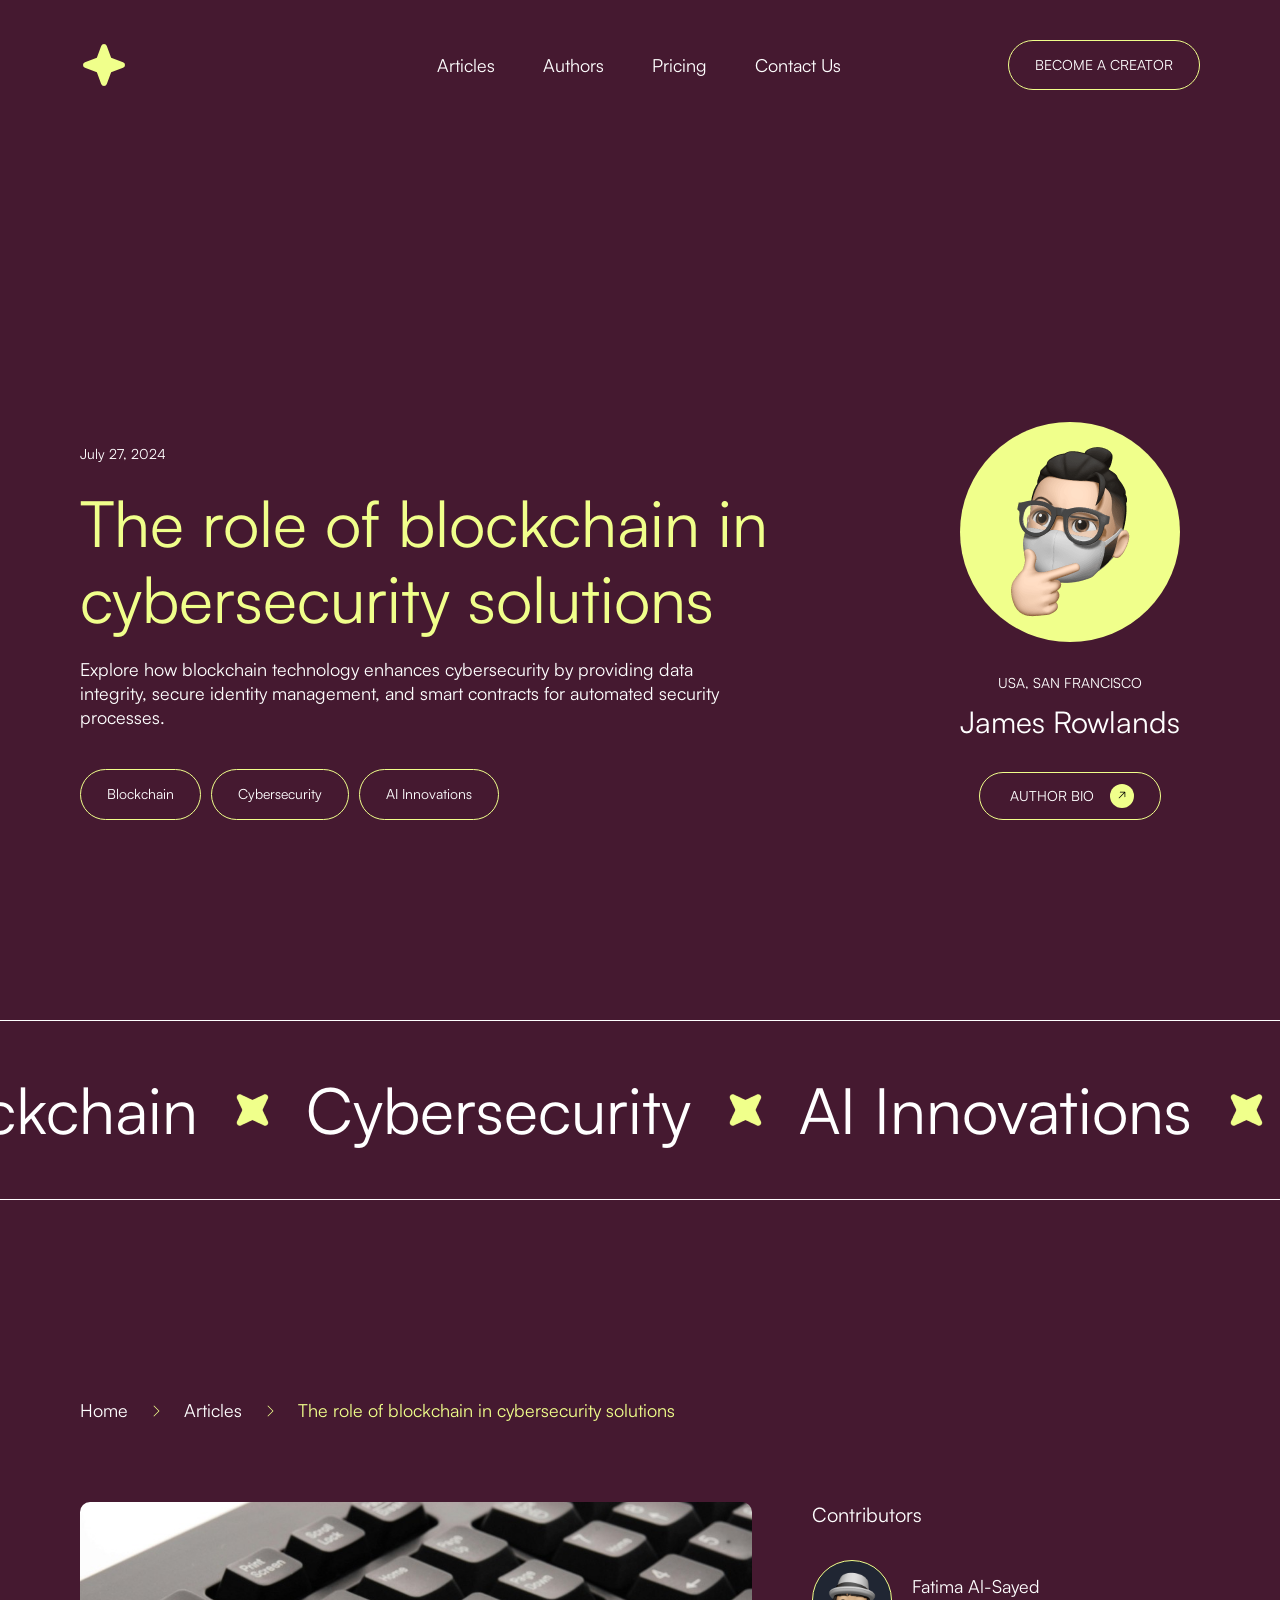
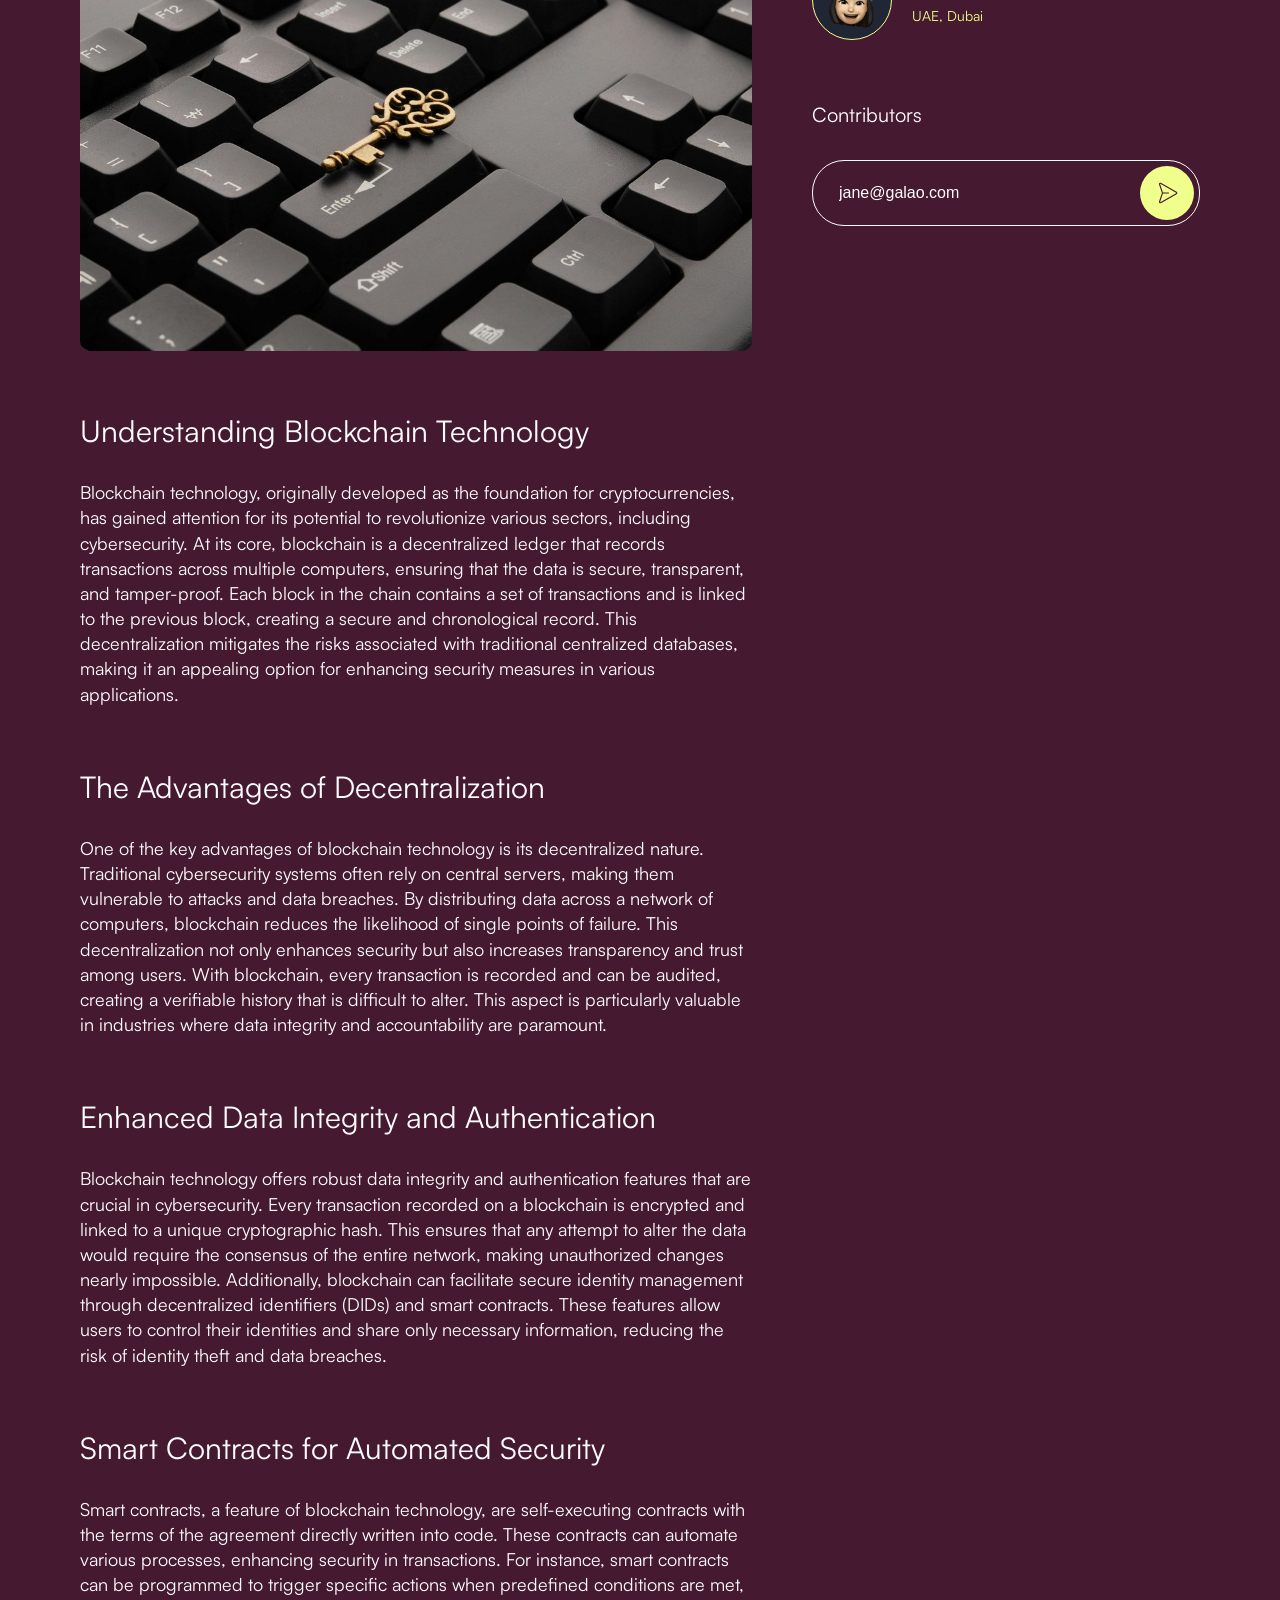
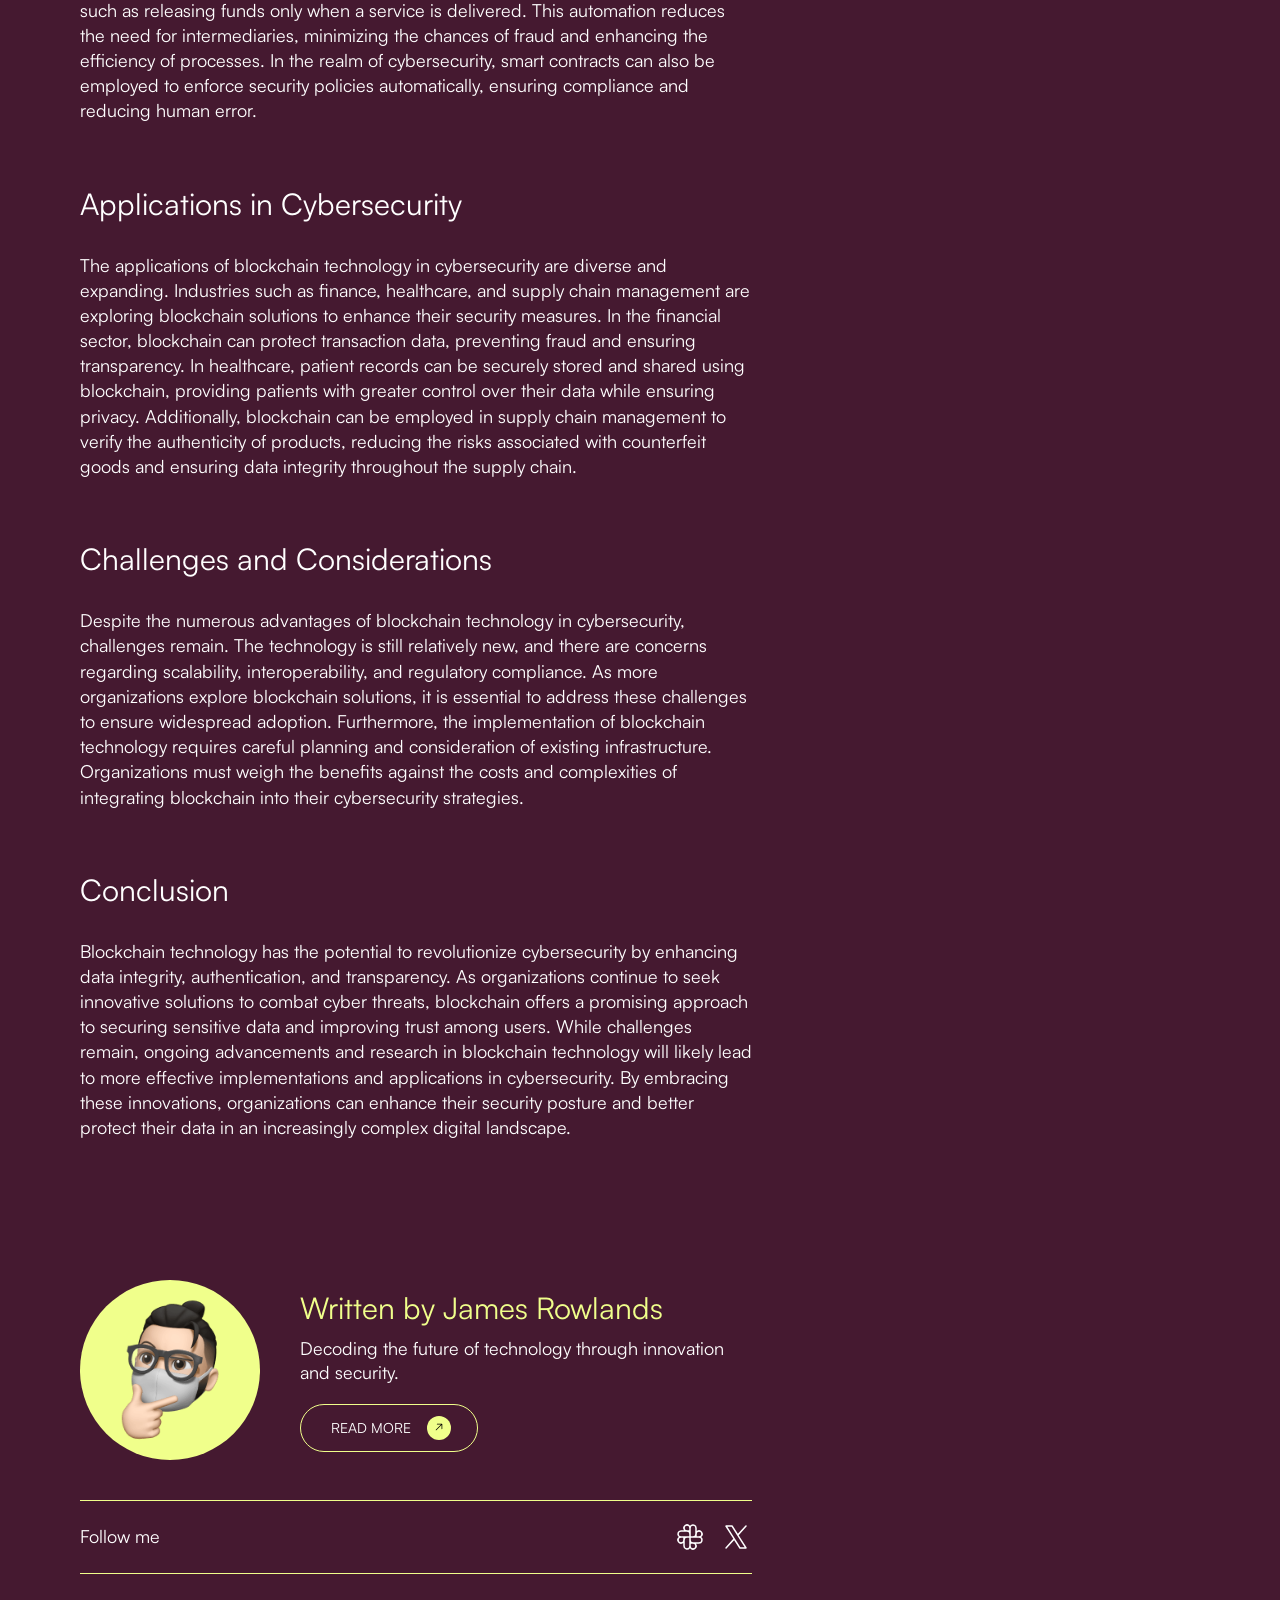
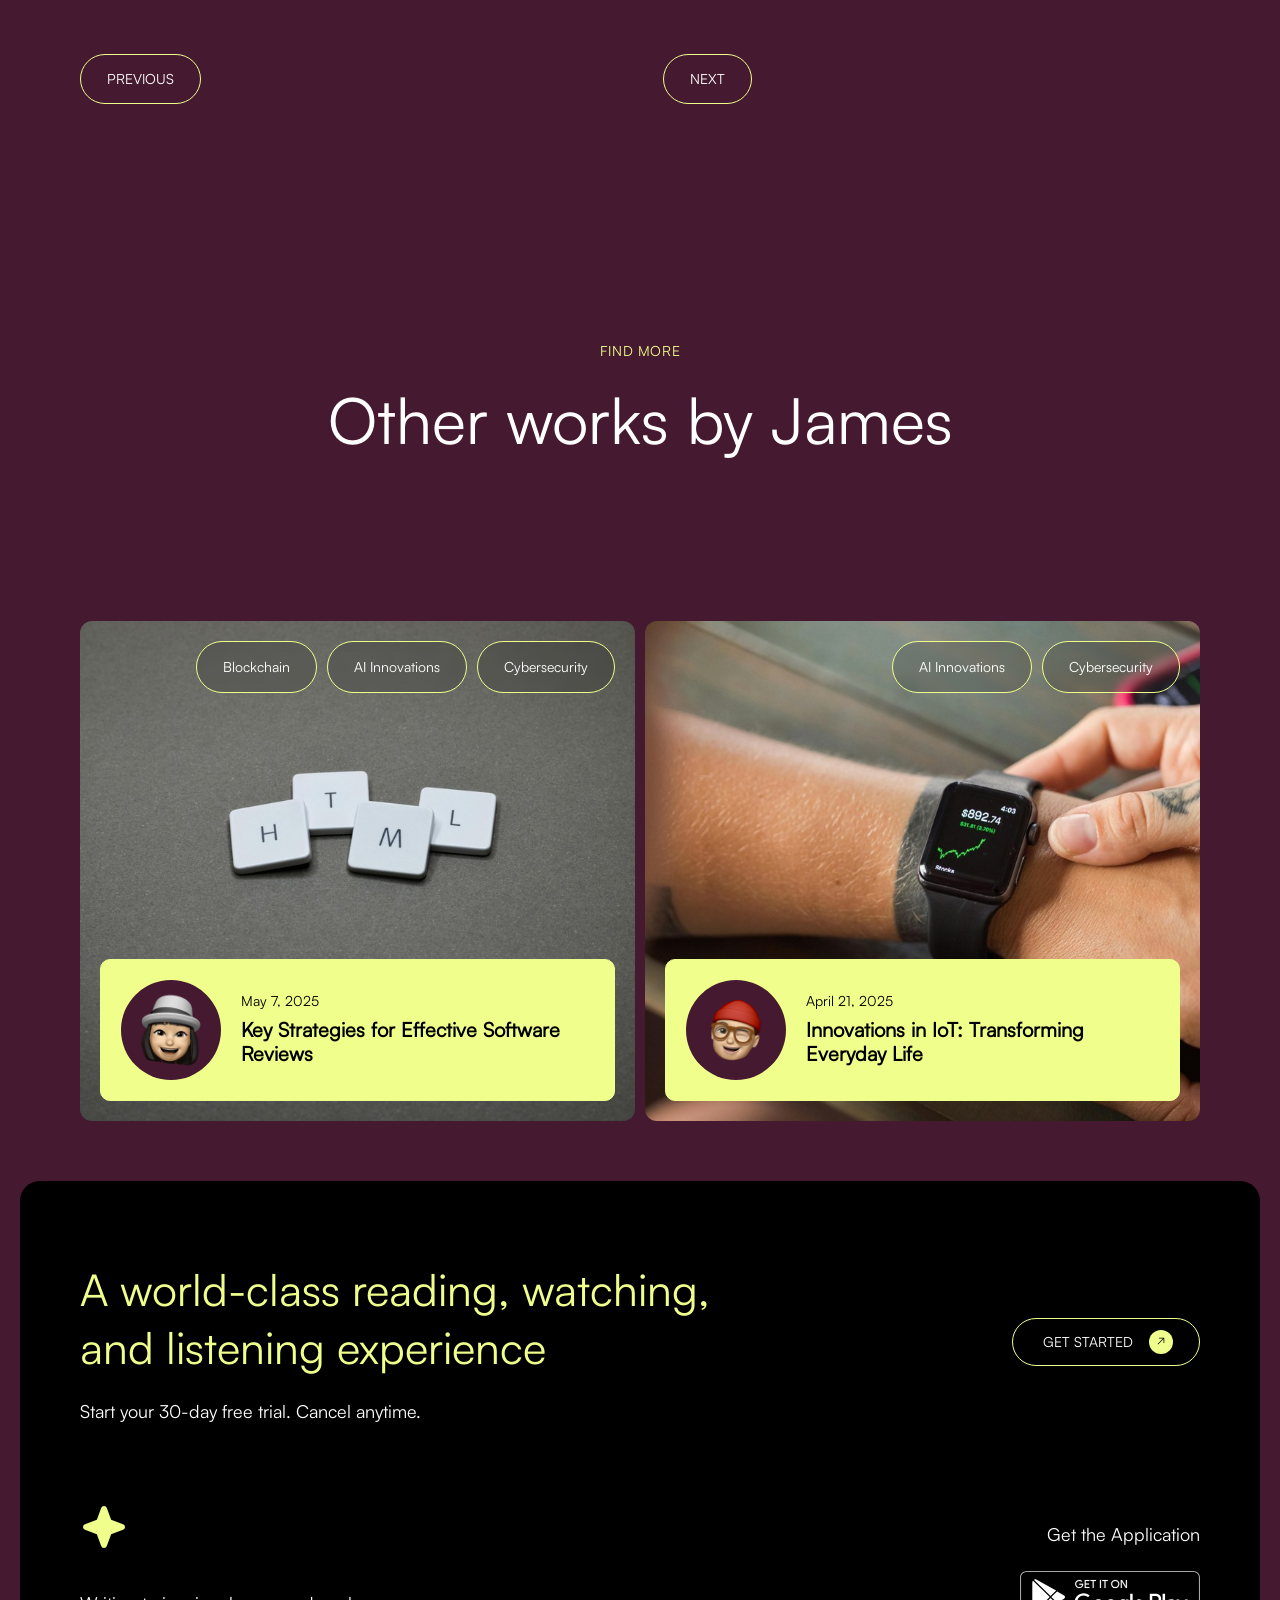
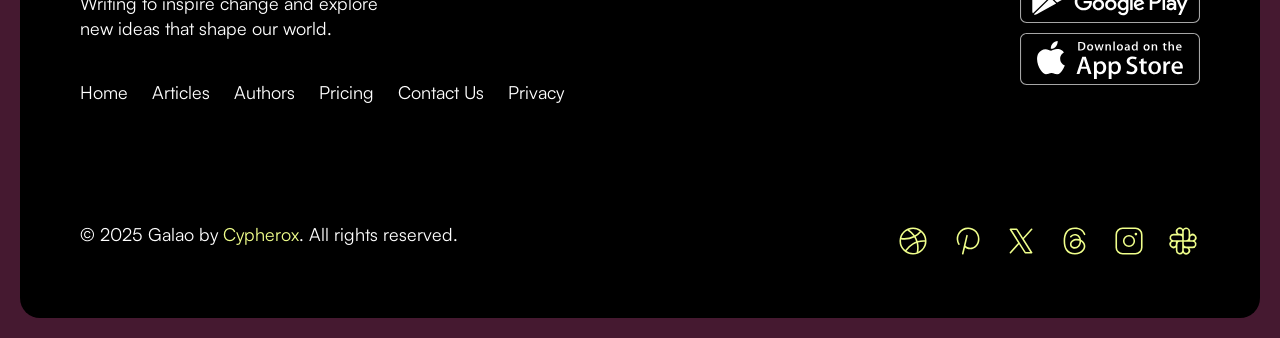
==== commit 568a6a97: "Add files via upload 23-07-2026 Upload" ====
--- a/articles-details.html
+++ b/articles-details.html
@@ -1,575 +1,575 @@
-<!DOCTYPE html>
-<html>
-
-<head>
-    <meta charset="utf-8">
-    <meta http-equiv="X-UA-Compatible" content="IE=edge">
-    <meta name="viewport" content="width=device-width, initial-scale=1.0, viewport-fit=cover">
-    <title>Galao</title>
-
-    <link rel="apple-touch-icon" sizes="180x180" href="assets/images/apple-touch-icon.png">
-    <link rel="icon" type="image/png" sizes="32x32" href="assets/images/favicon-32x32.png">
-    <link rel="icon" type="image/png" sizes="16x16" href="assets/images/favicon-16x16.png">
-
-    <link rel="stylesheet" type="text/css" media="screen" href="assets/css/style.css">
-</head>
-
-<body style="background-color: #451930;" class="bg-magenta articles-detail-page">
-
-    <header class="header">
-        <div class="header__inner">
-            <div class="header__logo">
-                <a href="index.html" class="header__logo--link" aria-label="hero">
-                    <svg xmlns="http://www.w3.org/2000/svg" viewBox="0 0 256 256" focusable="false"
-                        color="var(--token-7c1bfd0b-d766-423a-bb3e-f0b664a04b4c, rgb(240, 255, 139))"
-                        style="user-select: none; width: 100%; height: 100%; display: inline-block; fill: var(--token-7c1bfd0b-d766-423a-bb3e-f0b664a04b4c, rgb(240, 255, 139)); color: var(--token-7c1bfd0b-d766-423a-bb3e-f0b664a04b4c, rgb(240, 255, 139)); flex-shrink: 0;">
-                        <g color="var(--token-7c1bfd0b-d766-423a-bb3e-f0b664a04b4c, rgb(240, 255, 139))" weight="fill">
-                            <path
-                                d="M240,128a15.79,15.79,0,0,1-10.5,15l-63.44,23.07L143,229.5a16,16,0,0,1-30,0L89.94,166.06,26.5,143a16,16,0,0,1,0-30L89.94,89.94,113,26.5a16,16,0,0,1,30,0l23.07,63.44L229.5,113A15.79,15.79,0,0,1,240,128Z">
-                            </path>
-                        </g>
-                    </svg>
-                </a>
-            </div>
-
-            <div class="header__nav">
-                <ul class="header__menu">
-                    <li class="header__menu--item">
-                        <a href="javascript:;" aria-label="articles">Articles</a>
-                    </li>
-
-                    <li class="header__menu--item">
-                        <a href="javascript:;" aria-label="authors">Authors</a>
-                    </li>
-
-                    <li class="header__menu--item">
-                        <a href="javascript:;" aria-label="pricing">Pricing</a>
-                    </li>
-
-                    <li class="header__menu--item">
-                        <a href="javascript:;" aria-label="contact-us">Contact Us</a>
-                    </li>
-                </ul>
-            </div>
-
-            <div class="header__button">
-                <a href="become-a-creator.html" class="btn btn__header">Become a Creator</a>
-            </div>
-
-            <div class="header--hemberger">
-                <div class="header--hemberger__inner">
-                    <div class="header--hemberger--button">
-                        <a href="become-a-creator.html" class="btn btn__header">Join US</a>
-                    </div>
-
-                    <div class="header--hemberger--icon">
-                        <span></span>
-                        <span></span>
-                    </div>
-                </div>
-            </div>
-        </div>
-    </header>
-
-    <section class="articles--inner--banner">
-        <div class="articles--inner--banner__iinner">
-            <div class="articles--inner--banner--content--col">
-                <h2>July 27, 2024</h2>
-                <h1>The role of blockchain in cybersecurity solutions</h1>
-                <p>Explore how blockchain technology enhances cybersecurity by providing data integrity, secure identity management, and smart contracts for automated security processes.</p>
-
-                <div class="banner--content--label__wrapper">
-                    <span>Blockchain</span>
-                    <span>Cybersecurity</span>
-                    <span>AI Innovations</span>
-                </div>
-            </div>
-
-            <div class="articles--inner--banner--avtar--col">
-                <div class="banner--avtar--image">
-                    <img src="assets/images/articles-inner-avtar-img.png" alt="articles-inner-avtar-img">
-                </div>
-
-                <div class="articles--author">
-                    <h3>USA, San Francisco</h3>
-                    <h4>James Rowlands</h4>
-                    <a href="javascript:;" class="btn--primary">
-                        <span>AUTHOR BIO</span>
-                        <div class="btn--arrow__icon">
-                            <svg xmlns="http://www.w3.org/2000/svg" viewBox="0 0 256 256" focusable="false" color="var(--token-584267f0-cc04-4763-9773-68f59eb7a770, rgb(0, 0, 0))" style="user-select: none; width: 100%; height: 100%; display: inline-block; fill: var(--token-584267f0-cc04-4763-9773-68f59eb7a770, rgb(0, 0, 0)); color: var(--token-584267f0-cc04-4763-9773-68f59eb7a770, rgb(0, 0, 0)); flex-shrink: 0;">
-                                <g color="var(--token-584267f0-cc04-4763-9773-68f59eb7a770, rgb(0, 0, 0))" weight="regular">
-                                    <path d="M221.66,133.66l-72,72a8,8,0,0,1-11.32-11.32L196.69,136H40a8,8,0,0,1,0-16H196.69L138.34,61.66a8,8,0,0,1,11.32-11.32l72,72A8,8,0,0,1,221.66,133.66Z">
-                                    </path>
-                                </g>
-                            </svg>
-                        </div>
-                    </a>
-                </div>
-            </div>
-        </div>
-    </section>
-
-    <section class="marquee--main">
-        <div class="marquee--inner">
-            <div class="marquee--track">
-                <div class="marquee--slide">
-                    <h2>Blockchain</h2>
-                    <img src="assets/images/apple-touch-icon.png" alt="apple-touch-icon">
-                </div>
-                <div class="marquee--slide">
-                    <h2>Cybersecurity</h2>
-                    <img src="assets/images/apple-touch-icon.png" alt="apple-touch-icon">
-                </div>
-                <div class="marquee--slide">
-                    <h2>AI Innovations</h2>
-                    <img src="assets/images/apple-touch-icon.png" alt="apple-touch-icon">
-                </div>
-                
-
-            </div>
-        </div>
-    </section>
-
-    <section class="articles--content--main">
-        <div class="container">
-            <div class="articles--content--breadcrumb">
-                <div class="articles--content--breadcrumb--inner">
-                    <p>
-                        <a href="index.html">Home</a>
-                    </p>
-                    <div class="breadcrumb--icon">
-                        <svg xmlns="http://www.w3.org/2000/svg" viewBox="0 0 256 256" focusable="false" color="var(--token-7c1bfd0b-d766-423a-bb3e-f0b664a04b4c, rgb(240, 255, 139))" style="user-select: none; width: 100%; height: 100%; display: inline-block; fill: var(--token-7c1bfd0b-d766-423a-bb3e-f0b664a04b4c, rgb(240, 255, 139)); color: var(--token-7c1bfd0b-d766-423a-bb3e-f0b664a04b4c, rgb(240, 255, 139)); flex-shrink: 0;"><g color="var(--token-7c1bfd0b-d766-423a-bb3e-f0b664a04b4c, rgb(240, 255, 139))" weight="light"><path d="M180.24,132.24l-80,80a6,6,0,0,1-8.48-8.48L167.51,128,91.76,52.24a6,6,0,0,1,8.48-8.48l80,80A6,6,0,0,1,180.24,132.24Z"></path></g></svg>
-                    </div>
-
-                    <p>
-                        <a href="articles.html">Articles</a>
-                    </p>
-
-                    <div class="breadcrumb--icon">
-                        <svg xmlns="http://www.w3.org/2000/svg" viewBox="0 0 256 256" focusable="false" color="var(--token-7c1bfd0b-d766-423a-bb3e-f0b664a04b4c, rgb(240, 255, 139))" style="user-select: none; width: 100%; height: 100%; display: inline-block; fill: var(--token-7c1bfd0b-d766-423a-bb3e-f0b664a04b4c, rgb(240, 255, 139)); color: var(--token-7c1bfd0b-d766-423a-bb3e-f0b664a04b4c, rgb(240, 255, 139)); flex-shrink: 0;"><g color="var(--token-7c1bfd0b-d766-423a-bb3e-f0b664a04b4c, rgb(240, 255, 139))" weight="light"><path d="M180.24,132.24l-80,80a6,6,0,0,1-8.48-8.48L167.51,128,91.76,52.24a6,6,0,0,1,8.48-8.48l80,80A6,6,0,0,1,180.24,132.24Z"></path></g></svg>
-                    </div>
-
-                    <p>The role of blockchain in cybersecurity solutions</p>
-
-                </div>
-            </div>
-
-            <div class="articles--content--col__wrapper">
-                <div class="articles--content--col--left">
-                    <div class="articles--content--image">
-                        <img src="assets/images/articles-content-img.jpg" alt="articles-content-img">
-                    </div>
-
-                    <div class="articles--info">
-                        <div class="articles--info--inner">
-                            <h2>Understanding Blockchain Technology</h2>
-                            <p>Blockchain technology, originally developed as the foundation for cryptocurrencies, has gained attention for its potential to revolutionize various sectors, including cybersecurity. At its core, blockchain is a decentralized ledger that records transactions across multiple computers, ensuring that the data is secure, transparent, and tamper-proof. Each block in the chain contains a set of transactions and is linked to the previous block, creating a secure and chronological record. This decentralization mitigates the risks associated with traditional centralized databases, making it an appealing option for enhancing security measures in various applications.</p>
-                        </div>
-
-                        <div class="articles--info--inner">
-                            <h2>The Advantages of Decentralization</h2>
-                            <p>One of the key advantages of blockchain technology is its decentralized nature. Traditional cybersecurity systems often rely on central servers, making them vulnerable to attacks and data breaches. By distributing data across a network of computers, blockchain reduces the likelihood of single points of failure. This decentralization not only enhances security but also increases transparency and trust among users. With blockchain, every transaction is recorded and can be audited, creating a verifiable history that is difficult to alter. This aspect is particularly valuable in industries where data integrity and accountability are paramount.</p>
-                        </div>
-
-                        <div class="articles--info--inner">
-                            <h2>Enhanced Data Integrity and Authentication</h2>
-                            <p>Blockchain technology offers robust data integrity and authentication features that are crucial in cybersecurity. Every transaction recorded on a blockchain is encrypted and linked to a unique cryptographic hash. This ensures that any attempt to alter the data would require the consensus of the entire network, making unauthorized changes nearly impossible. Additionally, blockchain can facilitate secure identity management through decentralized identifiers (DIDs) and smart contracts. These features allow users to control their identities and share only necessary information, reducing the risk of identity theft and data breaches.</p>
-                        </div>
-
-                        <div class="articles--info--inner">
-                            <h2>Smart Contracts for Automated Security</h2>
-                            <p>Smart contracts, a feature of blockchain technology, are self-executing contracts with the terms of the agreement directly written into code. These contracts can automate various processes, enhancing security in transactions. For instance, smart contracts can be programmed to trigger specific actions when predefined conditions are met, such as releasing funds only when a service is delivered. This automation reduces the need for intermediaries, minimizing the chances of fraud and enhancing the efficiency of processes. In the realm of cybersecurity, smart contracts can also be employed to enforce security policies automatically, ensuring compliance and reducing human error.</p>
-                        </div>
-
-                        <div class="articles--info--inner">
-                            <h2>Applications in Cybersecurity</h2>
-                            <p>The applications of blockchain technology in cybersecurity are diverse and expanding. Industries such as finance, healthcare, and supply chain management are exploring blockchain solutions to enhance their security measures. In the financial sector, blockchain can protect transaction data, preventing fraud and ensuring transparency. In healthcare, patient records can be securely stored and shared using blockchain, providing patients with greater control over their data while ensuring privacy. Additionally, blockchain can be employed in supply chain management to verify the authenticity of products, reducing the risks associated with counterfeit goods and ensuring data integrity throughout the supply chain.</p>
-                        </div>
-
-                        <div class="articles--info--inner">
-                            <h2>Challenges and Considerations</h2>
-                            <p>Despite the numerous advantages of blockchain technology in cybersecurity, challenges remain. The technology is still relatively new, and there are concerns regarding scalability, interoperability, and regulatory compliance. As more organizations explore blockchain solutions, it is essential to address these challenges to ensure widespread adoption. Furthermore, the implementation of blockchain technology requires careful planning and consideration of existing infrastructure. Organizations must weigh the benefits against the costs and complexities of integrating blockchain into their cybersecurity strategies.</p>
-                        </div>
-                        
-                        <div class="articles--info--inner">
-                            <h2>Conclusion</h2>
-                            <p>Blockchain technology has the potential to revolutionize cybersecurity by enhancing data integrity, authentication, and transparency. As organizations continue to seek innovative solutions to combat cyber threats, blockchain offers a promising approach to securing sensitive data and improving trust among users. While challenges remain, ongoing advancements and research in blockchain technology will likely lead to more effective implementations and applications in cybersecurity. By embracing these innovations, organizations can enhance their security posture and better protect their data in an increasingly complex digital landscape.</p>
-                        </div>
-
-                    </div>
-
-                    <div class="articles--author--details">
-                        <div class="articles--author--details__inner">
-                            <div class="articles--author--image">
-                                <img src="assets/images/articles-inner-avtar-img.png" alt="articles-inner-avtar-img">
-                            </div>
-
-                            <div class="articles--author--content">
-                                <h2>Written by James Rowlands</h2>
-                                <p>Decoding the future of technology through innovation and security.</p>
-                                <a href="javascript:;" class="btn--primary">
-                                    <span>READ MORE</span>
-                                    <div class="btn--arrow__icon">
-                                        <svg xmlns="http://www.w3.org/2000/svg" viewBox="0 0 256 256" focusable="false" color="var(--token-584267f0-cc04-4763-9773-68f59eb7a770, rgb(0, 0, 0))" style="user-select: none; width: 100%; height: 100%; display: inline-block; fill: var(--token-584267f0-cc04-4763-9773-68f59eb7a770, rgb(0, 0, 0)); color: var(--token-584267f0-cc04-4763-9773-68f59eb7a770, rgb(0, 0, 0)); flex-shrink: 0;">
-                                            <g color="var(--token-584267f0-cc04-4763-9773-68f59eb7a770, rgb(0, 0, 0))" weight="regular">
-                                                <path d="M221.66,133.66l-72,72a8,8,0,0,1-11.32-11.32L196.69,136H40a8,8,0,0,1,0-16H196.69L138.34,61.66a8,8,0,0,1,11.32-11.32l72,72A8,8,0,0,1,221.66,133.66Z">
-                                                </path>
-                                            </g>
-                                        </svg>
-                                    </div>
-                                </a>
-                            </div>
-
-                        </div>
-
-                        <div class="articles--social__wrapper">
-                            <p>Follow me</p>
-                            <ul>
-                                <li>
-                                    <a href="javascript:;">
-                                        <svg xmlns="http://www.w3.org/2000/svg" viewBox="0 0 256 256" focusable="false" color="var(--token-24758317-8794-4620-ab57-74c16c1dfec3, rgb(255, 255, 255))" style="user-select: none; width: 100%; height: 100%; display: inline-block; fill: var(--token-24758317-8794-4620-ab57-74c16c1dfec3, rgb(255, 255, 255)); color: var(--token-24758317-8794-4620-ab57-74c16c1dfec3, rgb(255, 255, 255)); flex-shrink: 0;"><g color="var(--token-24758317-8794-4620-ab57-74c16c1dfec3, rgb(255, 255, 255))" weight="light"><path d="M218,128a30,30,0,1,0-36-48V56a30,30,0,0,0-54-18A30,30,0,1,0,80,74H56a30,30,0,0,0-18,54,30,30,0,1,0,36,48v24a30,30,0,0,0,54,18,30,30,0,1,0,48-36h24a30,30,0,0,0,18-54ZM200,86a18,18,0,0,1,0,36H182V104A18,18,0,0,1,200,86ZM152,38a18,18,0,0,1,18,18v48a18,18,0,0,1-18,18H134V56A18,18,0,0,1,152,38ZM86,56a18,18,0,0,1,36,0V74H104A18,18,0,0,1,86,56ZM38,104A18,18,0,0,1,56,86h48a18,18,0,0,1,18,18v18H56A18,18,0,0,1,38,104Zm18,66a18,18,0,0,1,0-36H74v18A18,18,0,0,1,56,170Zm48,48a18,18,0,0,1-18-18V152a18,18,0,0,1,18-18h18v66A18,18,0,0,1,104,218Zm66-18a18,18,0,0,1-36,0V182h18A18,18,0,0,1,170,200Zm30-30H152a18,18,0,0,1-18-18V134h66a18,18,0,0,1,0,36Z"></path></g></svg>
-                                    </a>
-                                </li>
-
-                                <li>
-                                    <a href="javascript:;">
-                                        <svg xmlns="http://www.w3.org/2000/svg" viewBox="0 0 256 256" focusable="false" color="var(--token-24758317-8794-4620-ab57-74c16c1dfec3, rgb(255, 255, 255))" style="user-select: none; width: 100%; height: 100%; display: inline-block; fill: var(--token-24758317-8794-4620-ab57-74c16c1dfec3, rgb(255, 255, 255)); color: var(--token-24758317-8794-4620-ab57-74c16c1dfec3, rgb(255, 255, 255)); flex-shrink: 0;"><g color="var(--token-24758317-8794-4620-ab57-74c16c1dfec3, rgb(255, 255, 255))" weight="light"><path d="M213.06,212.78l-63.42-99.66L212.44,44A6,6,0,1,0,203.56,36L143,102.62l-41.9-65.84A6,6,0,0,0,96,34H48a6,6,0,0,0-5.06,9.22l63.42,99.66L43.56,212A6,6,0,0,0,52.44,220L113,153.38l41.9,65.84A6,6,0,0,0,160,222h48a6,6,0,0,0,5.06-9.22ZM163.29,210,58.93,46H92.71L197.07,210Z"></path></g></svg>
-                                    </a>
-                                </li>
-                            </ul>
-                        </div>
-
-                        <div class="articles--nexprev--button__wrapper">
-                            <a href="javascript:;" class="btn btn__header">Previous</a>
-                            <a href="javascript:;" class="btn btn__header">Next</a>
-                        </div>
-
-                    </div>
-                </div>
-
-                <div class="articles--content--col--right">
-                    <div class="articles--content--sidebar">
-                        <div class="articles--sidebar--top">
-                            <h2>Contributors</h2>
-                            <a href="javascript:;">
-                                <div class="articles--sidebar--image">
-                                    <img src="assets/images/avtar-1.png" alt="avtar-1">
-                                </div>
-                                
-                                <div class="articles--sidebar--info">
-                                    <h3>Fatima Al-Sayed</h3>
-                                    <p>UAE, Dubai</p>
-                                </div>
-                            </a>
-                        </div>
-
-                        <div class="articles--sidebar--bottom">
-                            <h2>Contributors</h2>
-                            <div class="articles--sidebar--subscription">
-                                <input type="email" placeholder="jane@galao.com">
-                                <button type="submit">
-                                    <svg xmlns="http://www.w3.org/2000/svg" viewBox="0 0 256 256" focusable="false" color="var(--token-10043bd2-c741-4d57-a181-e6d5708c85c1, rgb(69, 25, 48)) /* {&quot;name&quot;:&quot;Burgundy&quot;} */" style="user-select: none; width: 100%; height: 100%; display: inline-block; fill: var(--token-10043bd2-c741-4d57-a181-e6d5708c85c1, rgb(69, 25, 48)); color: var(--token-10043bd2-c741-4d57-a181-e6d5708c85c1, rgb(69, 25, 48)); flex-shrink: 0;"><g color="var(--token-10043bd2-c741-4d57-a181-e6d5708c85c1, rgb(69, 25, 48)) /* {&quot;name&quot;:&quot;Burgundy&quot;} */" weight="light"><path d="M230.88,115.69l-168-95.88a14,14,0,0,0-20,16.87L73.66,128,42.81,219.33A14,14,0,0,0,56,238a14.15,14.15,0,0,0,6.93-1.83L230.84,140.1a14,14,0,0,0,0-24.41Zm-5.95,14L57,225.73a2,2,0,0,1-2.86-2.42.42.42,0,0,0,0-.1L84.3,134H144a6,6,0,0,0,0-12H84.3L54.17,32.8a.3.3,0,0,0,0-.1,1.87,1.87,0,0,1,.6-2.2A1.85,1.85,0,0,1,57,30.25l168,95.89a1.93,1.93,0,0,1,1,1.74A2,2,0,0,1,224.93,129.66Z"></path></g></svg>
-                                </button>
-                            </div>
-                        </div>
-
-                    </div>
-                </div>
-
-            </div>
-
-        </div>
-    </section>
-
-    <section class="recent__articles" id="articles">
-        <div class="container">
-            <div class="section--title width--full">
-                <div class="section--title__wrapper">
-                    <div class="title--left text-center">
-                        <h3>FIND MORE</h3>
-                        <h2>Other works by James</h2>
-                    </div>
-                </div>
-            </div>
-
-            <div class="recent__articles--item__wrapper">
-                <a href="javascript:;" class="recent__articles--item scroll--transform--box">
-                    <div class="recent__articles--item__inner">
-                        <div class="recent__articles--image">
-                            <img src="assets/images/articles-1.jpg" alt="articles-1">
-                        </div>
-
-                        <div class="recent__articles--top__label">
-                            <ul>
-                                <li>
-                                    <span>Blockchain</span>
-                                </li>
-
-                                <li>
-                                    <span>AI Innovations</span>
-                                </li>
-
-                                <li>
-                                    <span>Cybersecurity</span>
-                                </li>
-                            </ul>
-                        </div>
-
-                        <div class="recent__articles--footer">
-                            <div class="recent__articles--footer__inner">
-                                <div class="recent__articles--footer--image">
-                                    <img src="assets/images/avtar-1.png" alt="avtar-1">
-                                </div>
-
-                                <div class="recent__articles--footer--content">
-                                    <h4>May 7, 2025</h4>
-                                    <h3>Key Strategies for Effective Software Reviews</h3>
-                                </div>
-                            </div>
-                        </div>
-
-                    </div>
-                </a>
-
-                <a href="javascript:;" class="recent__articles--item scroll--transform--box">
-                    <div class="recent__articles--item__inner">
-                        <div class="recent__articles--image">
-                            <img src="assets/images/articles-2.jpg" alt="articles-2">
-                        </div>
-
-                        <div class="recent__articles--top__label">
-                            <ul>
-                                <li>
-                                    <span>AI Innovations</span>
-                                </li>
-
-                                <li>
-                                    <span>Cybersecurity</span>
-                                </li>
-                            </ul>
-                        </div>
-
-                        <div class="recent__articles--footer">
-                            <div class="recent__articles--footer__inner">
-                                <div class="recent__articles--footer--image">
-                                    <img src="assets/images/avtar-2.png" alt="avtar-2">
-                                </div>
-
-                                <div class="recent__articles--footer--content">
-                                    <h4>April 21, 2025</h4>
-                                    <h3>Innovations in IoT: Transforming Everyday Life</h3>
-                                </div>
-                            </div>
-                        </div>
-
-                    </div>
-                </a>
-
-            </div>
-
-        </div>
-    </section>
-
-    <footer class="footer__main">
-        <div class="footer__main--inner">
-            <div class="footer--title--main">
-                <div class="section--title width--full">
-                    <div class="section--title__wrapper">
-                        <div class="title--left">
-                            <h2>A world-class reading, watching, and listening experience</h2>
-                            <p>Start your 30-day free trial. Cancel anytime.</p>
-                        </div>
-
-                        <div class="footer--button--right">
-                            <a href="javascript:;" class="btn--primary">
-                                <span>GET STARTED</span>
-                                <div class="btn--arrow__icon">
-                                    <svg xmlns="http://www.w3.org/2000/svg" viewBox="0 0 256 256" focusable="false"
-                                        color="var(--token-584267f0-cc04-4763-9773-68f59eb7a770, rgb(0, 0, 0))"
-                                        style="user-select: none; width: 100%; height: 100%; display: inline-block; fill: var(--token-584267f0-cc04-4763-9773-68f59eb7a770, rgb(0, 0, 0)); color: var(--token-584267f0-cc04-4763-9773-68f59eb7a770, rgb(0, 0, 0)); flex-shrink: 0;">
-                                        <g color="var(--token-584267f0-cc04-4763-9773-68f59eb7a770, rgb(0, 0, 0))"
-                                            weight="regular">
-                                            <path
-                                                d="M221.66,133.66l-72,72a8,8,0,0,1-11.32-11.32L196.69,136H40a8,8,0,0,1,0-16H196.69L138.34,61.66a8,8,0,0,1,11.32-11.32l72,72A8,8,0,0,1,221.66,133.66Z">
-                                            </path>
-                                        </g>
-                                    </svg>
-                                </div>
-                            </a>
-                        </div>
-                    </div>
-                </div>
-            </div>
-
-            <div class="footer--menu--wrapper">
-                <div class="footer--menu--wrapper__inner">
-                    <div class="footer--menu--left">
-                        <div class="footer--logo">
-                            <a href="javascript:;">
-                                <img src="assets/images/logo.svg" alt="Footer Logo">
-                            </a>
-                        </div>
-
-                        <div class="footer--content">
-                            <p>Writing to inspire change and explore new ideas that shape our world.</p>
-                        </div>
-
-                        <div class="footer--menu--list">
-                            <ul>
-                                <li>
-                                    <a href="javascript:;">Home</a>
-                                </li>
-
-                                <li>
-                                    <a href="javascript:;">Articles</a>
-                                </li>
-
-                                <li>
-                                    <a href="javascript:;">Authors</a>
-                                </li>
-
-                                <li>
-                                    <a href="javascript:;">Pricing</a>
-                                </li>
-
-                                <li>
-                                    <a href="javascript:;">Contact Us</a>
-                                </li>
-
-                                <li>
-                                    <a href="javascript:;">Privacy</a>
-                                </li>
-                            </ul>
-                        </div>
-                    </div>
-
-                    <div class="footer--menu--right">
-                        <p>Get the Application</p>
-
-                        <div class="footer--menu--app--img">
-                            <a href="javascript:;">
-                                <img src="assets/images/play-store-icon.svg" alt="play-store-icon">
-                            </a>
-                            <a href="javascript:;">
-                                <img src="assets/images/app-store-icon.svg" alt="app-store-icon">
-                            </a>
-                        </div>
-                    </div>
-
-                </div>
-            </div>
-
-            <div class="footer--bottom__wrapper">
-                <div class="footer--bottom__inner">
-                    <div class="footer--bottom--text">
-                        <p>© 2025 Galao by <a href="https://cypherox.com/" target="_blank">Cypherox</a>. All rights
-                            reserved.</p>
-                    </div>
-
-                    <div class="footer--social--icon">
-                        <ul>
-                            <li>
-                                <a href="javascript:;">
-                                    <svg xmlns="http://www.w3.org/2000/svg" viewBox="0 0 256 256" focusable="false"
-                                        color="var(--token-7c1bfd0b-d766-423a-bb3e-f0b664a04b4c, rgb(240, 255, 139))"
-                                        style="user-select: none; width: 100%; height: 100%; display: inline-block; fill: var(--token-7c1bfd0b-d766-423a-bb3e-f0b664a04b4c, rgb(240, 255, 139)); color: var(--token-7c1bfd0b-d766-423a-bb3e-f0b664a04b4c, rgb(240, 255, 139)); flex-shrink: 0;">
-                                        <g color="var(--token-7c1bfd0b-d766-423a-bb3e-f0b664a04b4c, rgb(240, 255, 139))"
-                                            weight="light">
-                                            <path
-                                                d="M128,26A102,102,0,1,0,230,128,102.12,102.12,0,0,0,128,26Zm89.81,96.3c-3.26-.19-6.54-.3-9.8-.3a166.44,166.44,0,0,0-45.25,6.29A164.28,164.28,0,0,0,148.33,96c-.14-.25-.3-.49-.44-.74a166.34,166.34,0,0,0,40.79-33.71A89.79,89.79,0,0,1,217.81,122.3ZM179.29,54.09a154.52,154.52,0,0,1-37.9,31.11A167,167,0,0,0,98.88,42.84a89.87,89.87,0,0,1,80.41,11.25ZM85.71,48.58a155,155,0,0,1,45,42.27A153.71,153.71,0,0,1,64,106a156.8,156.8,0,0,1-22.84-1.69A90.37,90.37,0,0,1,85.71,48.58ZM38,128a90.17,90.17,0,0,1,.79-11.92A167.23,167.23,0,0,0,64,118a165.69,165.69,0,0,0,73.29-17c.22.37.46.73.67,1.1A152.2,152.2,0,0,1,151.34,132a164.57,164.57,0,0,0-26.09,12.11A167,167,0,0,0,69.57,196.4,89.84,89.84,0,0,1,38,128Zm41.19,75.58a155.24,155.24,0,0,1,52.05-49.12,152.9,152.9,0,0,1,23.38-10.93,154.31,154.31,0,0,1,4.3,36.16,154.78,154.78,0,0,1-3.81,34.13,89.88,89.88,0,0,1-75.92-10.24Zm89.24,4.81a166.76,166.76,0,0,0,2.49-28.7,166.67,166.67,0,0,0-4.86-39.87A154.6,154.6,0,0,1,208,134c3.25,0,6.52.11,9.77.32A90.16,90.16,0,0,1,168.43,208.39Z">
-                                            </path>
-                                        </g>
-                                    </svg>
-                                </a>
-                            </li>
-
-                            <li>
-                                <a href="javascript:;">
-                                    <svg xmlns="http://www.w3.org/2000/svg" viewBox="0 0 256 256" focusable="false"
-                                        color="var(--token-7c1bfd0b-d766-423a-bb3e-f0b664a04b4c, rgb(240, 255, 139))"
-                                        style="user-select: none; width: 100%; height: 100%; display: inline-block; fill: var(--token-7c1bfd0b-d766-423a-bb3e-f0b664a04b4c, rgb(240, 255, 139)); color: var(--token-7c1bfd0b-d766-423a-bb3e-f0b664a04b4c, rgb(240, 255, 139)); flex-shrink: 0;">
-                                        <g color="var(--token-7c1bfd0b-d766-423a-bb3e-f0b664a04b4c, rgb(240, 255, 139))"
-                                            weight="light">
-                                            <path
-                                                d="M222,112c0,22.05-7.7,42.19-21.68,56.73C187.32,182.25,169.71,190,152,190c-19.42,0-31.55-7.07-38.63-13.64l-11.53,49A6,6,0,0,1,96,230a5.89,5.89,0,0,1-1.37-.16,6,6,0,0,1-4.47-7.21l32-136a6,6,0,1,1,11.68,2.74L116.75,162c2.8,4.33,12.46,16,35.25,16,28.51,0,58-24.69,58-66A74,74,0,1,0,71.9,149a6,6,0,1,1-10.39,6A86,86,0,1,1,222,112Z">
-                                            </path>
-                                        </g>
-                                    </svg>
-                                </a>
-                            </li>
-
-                            <li>
-                                <a href="javascript:;">
-                                    <svg xmlns="http://www.w3.org/2000/svg" viewBox="0 0 256 256" focusable="false"
-                                        color="var(--token-7c1bfd0b-d766-423a-bb3e-f0b664a04b4c, rgb(240, 255, 139))"
-                                        style="user-select: none; width: 100%; height: 100%; display: inline-block; fill: var(--token-7c1bfd0b-d766-423a-bb3e-f0b664a04b4c, rgb(240, 255, 139)); color: var(--token-7c1bfd0b-d766-423a-bb3e-f0b664a04b4c, rgb(240, 255, 139)); flex-shrink: 0;">
-                                        <g color="var(--token-7c1bfd0b-d766-423a-bb3e-f0b664a04b4c, rgb(240, 255, 139))"
-                                            weight="light">
-                                            <path
-                                                d="M213.06,212.78l-63.42-99.66L212.44,44A6,6,0,1,0,203.56,36L143,102.62l-41.9-65.84A6,6,0,0,0,96,34H48a6,6,0,0,0-5.06,9.22l63.42,99.66L43.56,212A6,6,0,0,0,52.44,220L113,153.38l41.9,65.84A6,6,0,0,0,160,222h48a6,6,0,0,0,5.06-9.22ZM163.29,210,58.93,46H92.71L197.07,210Z">
-                                            </path>
-                                        </g>
-                                    </svg>
-                                </a>
-                            </li>
-
-                            <li>
-                                <a href="javascript:;">
-                                    <svg xmlns="http://www.w3.org/2000/svg" viewBox="0 0 256 256" focusable="false"
-                                        color="var(--token-7c1bfd0b-d766-423a-bb3e-f0b664a04b4c, rgb(240, 255, 139))"
-                                        style="user-select: none; width: 100%; height: 100%; display: inline-block; fill: var(--token-7c1bfd0b-d766-423a-bb3e-f0b664a04b4c, rgb(240, 255, 139)); color: var(--token-7c1bfd0b-d766-423a-bb3e-f0b664a04b4c, rgb(240, 255, 139)); flex-shrink: 0;">
-                                        <g color="var(--token-7c1bfd0b-d766-423a-bb3e-f0b664a04b4c, rgb(240, 255, 139))"
-                                            weight="light">
-                                            <path
-                                                d="M185.22,125.25a62,62,0,0,0-11.78-7c-3.53-29.6-23-38.82-31.83-41.5-19-5.74-40.73,1.09-50.6,15.9a6,6,0,1,0,10,6.66c6.94-10.41,23.25-15.28,37.14-11.07,7.22,2.18,18.39,8.34,22.39,25.61a78.74,78.74,0,0,0-18.11-2.08c-13.53,0-26.16,3.46-35.55,9.77C96,128.85,90,139.66,90,152c0,22,18,33.52,35.71,33.52a46,46,0,0,0,32.91-14.19c6.58-6.85,14.35-19.11,15.29-39.26a44.59,44.59,0,0,1,4.07,2.75c10.48,7.92,16,19.4,16,33.18,0,20.16-21,50-66,50-27.07,0-46.92-9.19-59-27.33C59,175.75,54,154.66,54,128s5-47.75,15-62.67C81.08,47.19,100.93,38,128,38c33.85,0,55.57,13.67,66.4,41.8a6,6,0,1,0,11.2-4.31C193,42.65,166.85,26,128,26,96.67,26,73.46,37,59,58.67,47.72,75.6,42,98.93,42,128s5.72,52.4,17,69.33C73.46,219,96.67,230,128,230c29.43,0,47.81-11.19,58.05-20.58C198.54,198,206,182.49,206,168,206,150.31,198.81,135.52,185.22,125.25ZM150,163a33.94,33.94,0,0,1-24.26,10.51C109.33,173.52,102,162.71,102,152c0-13.59,12.64-28.21,40.41-28.21a65.33,65.33,0,0,1,19.58,3c0,.41,0,.82,0,1.24C162,142.72,157.84,154.82,150,163Z">
-                                            </path>
-                                        </g>
-                                    </svg>
-                                </a>
-                            </li>
-
-                            <li>
-                                <a href="javascript:;">
-                                    <svg xmlns="http://www.w3.org/2000/svg" viewBox="0 0 256 256" focusable="false"
-                                        color="var(--token-7c1bfd0b-d766-423a-bb3e-f0b664a04b4c, rgb(240, 255, 139))"
-                                        style="user-select: none; width: 100%; height: 100%; display: inline-block; fill: var(--token-7c1bfd0b-d766-423a-bb3e-f0b664a04b4c, rgb(240, 255, 139)); color: var(--token-7c1bfd0b-d766-423a-bb3e-f0b664a04b4c, rgb(240, 255, 139)); flex-shrink: 0;">
-                                        <g color="var(--token-7c1bfd0b-d766-423a-bb3e-f0b664a04b4c, rgb(240, 255, 139))"
-                                            weight="light">
-                                            <path
-                                                d="M128,82a46,46,0,1,0,46,46A46.06,46.06,0,0,0,128,82Zm0,80a34,34,0,1,1,34-34A34,34,0,0,1,128,162ZM176,26H80A54.06,54.06,0,0,0,26,80v96a54.06,54.06,0,0,0,54,54h96a54.06,54.06,0,0,0,54-54V80A54.06,54.06,0,0,0,176,26Zm42,150a42,42,0,0,1-42,42H80a42,42,0,0,1-42-42V80A42,42,0,0,1,80,38h96a42,42,0,0,1,42,42ZM190,76a10,10,0,1,1-10-10A10,10,0,0,1,190,76Z">
-                                            </path>
-                                        </g>
-                                    </svg>
-                                </a>
-                            </li>
-
-                            <li>
-                                <a href="javascript:;">
-                                    <svg xmlns="http://www.w3.org/2000/svg" viewBox="0 0 256 256" focusable="false"
-                                        color="var(--token-7c1bfd0b-d766-423a-bb3e-f0b664a04b4c, rgb(240, 255, 139))"
-                                        style="user-select: none; width: 100%; height: 100%; display: inline-block; fill: var(--token-7c1bfd0b-d766-423a-bb3e-f0b664a04b4c, rgb(240, 255, 139)); color: var(--token-7c1bfd0b-d766-423a-bb3e-f0b664a04b4c, rgb(240, 255, 139)); flex-shrink: 0;">
-                                        <g color="var(--token-7c1bfd0b-d766-423a-bb3e-f0b664a04b4c, rgb(240, 255, 139))"
-                                            weight="light">
-                                            <path
-                                                d="M218,128a30,30,0,1,0-36-48V56a30,30,0,0,0-54-18A30,30,0,1,0,80,74H56a30,30,0,0,0-18,54,30,30,0,1,0,36,48v24a30,30,0,0,0,54,18,30,30,0,1,0,48-36h24a30,30,0,0,0,18-54ZM200,86a18,18,0,0,1,0,36H182V104A18,18,0,0,1,200,86ZM152,38a18,18,0,0,1,18,18v48a18,18,0,0,1-18,18H134V56A18,18,0,0,1,152,38ZM86,56a18,18,0,0,1,36,0V74H104A18,18,0,0,1,86,56ZM38,104A18,18,0,0,1,56,86h48a18,18,0,0,1,18,18v18H56A18,18,0,0,1,38,104Zm18,66a18,18,0,0,1,0-36H74v18A18,18,0,0,1,56,170Zm48,48a18,18,0,0,1-18-18V152a18,18,0,0,1,18-18h18v66A18,18,0,0,1,104,218Zm66-18a18,18,0,0,1-36,0V182h18A18,18,0,0,1,170,200Zm30-30H152a18,18,0,0,1-18-18V134h66a18,18,0,0,1,0,36Z">
-                                            </path>
-                                        </g>
-                                    </svg>
-                                </a>
-                            </li>
-                        </ul>
-                    </div>
-
-                </div>
-            </div>
-
-        </div>
-    </footer>
-
-    <script src="https://cdnjs.cloudflare.com/ajax/libs/gsap/3.12.5/gsap.min.js"></script>
-    <!-- <script src="https://cdnjs.cloudflare.com/ajax/libs/gsap/3.12.5/ScrollTrigger.min.js"></script> -->
-
-    <script src="assets/js/script.js"></script>
-</body>
-
+<!DOCTYPE html>
+<html>
+
+<head>
+    <meta charset="utf-8">
+    <meta http-equiv="X-UA-Compatible" content="IE=edge">
+    <meta name="viewport" content="width=device-width, initial-scale=1.0, viewport-fit=cover">
+    <title>Galao</title>
+
+    <link rel="apple-touch-icon" sizes="180x180" href="assets/images/apple-touch-icon.png">
+    <link rel="icon" type="image/png" sizes="32x32" href="assets/images/favicon-32x32.png">
+    <link rel="icon" type="image/png" sizes="16x16" href="assets/images/favicon-16x16.png">
+
+    <link rel="stylesheet" type="text/css" media="screen" href="assets/css/style.css">
+</head>
+
+<body style="background-color: #451930;" class="bg-magenta articles-detail-page">
+
+    <header class="header">
+        <div class="header__inner">
+            <div class="header__logo">
+                <a href="index.html" class="header__logo--link" aria-label="hero">
+                    <svg xmlns="http://www.w3.org/2000/svg" viewBox="0 0 256 256" focusable="false"
+                        color="var(--token-7c1bfd0b-d766-423a-bb3e-f0b664a04b4c, rgb(240, 255, 139))"
+                        style="user-select: none; width: 100%; height: 100%; display: inline-block; fill: var(--token-7c1bfd0b-d766-423a-bb3e-f0b664a04b4c, rgb(240, 255, 139)); color: var(--token-7c1bfd0b-d766-423a-bb3e-f0b664a04b4c, rgb(240, 255, 139)); flex-shrink: 0;">
+                        <g color="var(--token-7c1bfd0b-d766-423a-bb3e-f0b664a04b4c, rgb(240, 255, 139))" weight="fill">
+                            <path
+                                d="M240,128a15.79,15.79,0,0,1-10.5,15l-63.44,23.07L143,229.5a16,16,0,0,1-30,0L89.94,166.06,26.5,143a16,16,0,0,1,0-30L89.94,89.94,113,26.5a16,16,0,0,1,30,0l23.07,63.44L229.5,113A15.79,15.79,0,0,1,240,128Z">
+                            </path>
+                        </g>
+                    </svg>
+                </a>
+            </div>
+
+            <div class="header__nav">
+                <ul class="header__menu">
+                    <li class="header__menu--item">
+                        <a href="javascript:;" aria-label="articles">Articles</a>
+                    </li>
+
+                    <li class="header__menu--item">
+                        <a href="javascript:;" aria-label="authors">Authors</a>
+                    </li>
+
+                    <li class="header__menu--item">
+                        <a href="javascript:;" aria-label="pricing">Pricing</a>
+                    </li>
+
+                    <li class="header__menu--item">
+                        <a href="javascript:;" aria-label="contact-us">Contact Us</a>
+                    </li>
+                </ul>
+            </div>
+
+            <div class="header__button">
+                <a href="become-a-creator.html" class="btn btn__header">Become a Creator</a>
+            </div>
+
+            <div class="header--hemberger">
+                <div class="header--hemberger__inner">
+                    <div class="header--hemberger--button">
+                        <a href="become-a-creator.html" class="btn btn__header">Join US</a>
+                    </div>
+
+                    <div class="header--hemberger--icon">
+                        <span></span>
+                        <span></span>
+                    </div>
+                </div>
+            </div>
+        </div>
+    </header>
+
+    <section class="articles--inner--banner">
+        <div class="articles--inner--banner__iinner">
+            <div class="articles--inner--banner--content--col">
+                <h2>July 27, 2024</h2>
+                <h1>The role of blockchain in cybersecurity solutions</h1>
+                <p>Explore how blockchain technology enhances cybersecurity by providing data integrity, secure identity management, and smart contracts for automated security processes.</p>
+
+                <div class="banner--content--label__wrapper">
+                    <span>Blockchain</span>
+                    <span>Cybersecurity</span>
+                    <span>AI Innovations</span>
+                </div>
+            </div>
+
+            <div class="articles--inner--banner--avtar--col">
+                <div class="banner--avtar--image">
+                    <img src="assets/images/articles-inner-avtar-img.png" alt="articles-inner-avtar-img">
+                </div>
+
+                <div class="articles--author">
+                    <h3>USA, San Francisco</h3>
+                    <h4>James Rowlands</h4>
+                    <a href="javascript:;" class="btn--primary">
+                        <span>AUTHOR BIO</span>
+                        <div class="btn--arrow__icon">
+                            <svg xmlns="http://www.w3.org/2000/svg" viewBox="0 0 256 256" focusable="false" color="var(--token-584267f0-cc04-4763-9773-68f59eb7a770, rgb(0, 0, 0))" style="user-select: none; width: 100%; height: 100%; display: inline-block; fill: var(--token-584267f0-cc04-4763-9773-68f59eb7a770, rgb(0, 0, 0)); color: var(--token-584267f0-cc04-4763-9773-68f59eb7a770, rgb(0, 0, 0)); flex-shrink: 0;">
+                                <g color="var(--token-584267f0-cc04-4763-9773-68f59eb7a770, rgb(0, 0, 0))" weight="regular">
+                                    <path d="M221.66,133.66l-72,72a8,8,0,0,1-11.32-11.32L196.69,136H40a8,8,0,0,1,0-16H196.69L138.34,61.66a8,8,0,0,1,11.32-11.32l72,72A8,8,0,0,1,221.66,133.66Z">
+                                    </path>
+                                </g>
+                            </svg>
+                        </div>
+                    </a>
+                </div>
+            </div>
+        </div>
+    </section>
+
+    <section class="marquee--main">
+        <div class="marquee--inner">
+            <div class="marquee--track">
+                <div class="marquee--slide">
+                    <h2>Blockchain</h2>
+                    <img src="assets/images/apple-touch-icon.png" alt="apple-touch-icon">
+                </div>
+                <div class="marquee--slide">
+                    <h2>Cybersecurity</h2>
+                    <img src="assets/images/apple-touch-icon.png" alt="apple-touch-icon">
+                </div>
+                <div class="marquee--slide">
+                    <h2>AI Innovations</h2>
+                    <img src="assets/images/apple-touch-icon.png" alt="apple-touch-icon">
+                </div>
+                
+
+            </div>
+        </div>
+    </section>
+
+    <section class="articles--content--main">
+        <div class="container">
+            <div class="articles--content--breadcrumb">
+                <div class="articles--content--breadcrumb--inner">
+                    <p>
+                        <a href="index.html">Home</a>
+                    </p>
+                    <div class="breadcrumb--icon">
+                        <svg xmlns="http://www.w3.org/2000/svg" viewBox="0 0 256 256" focusable="false" color="var(--token-7c1bfd0b-d766-423a-bb3e-f0b664a04b4c, rgb(240, 255, 139))" style="user-select: none; width: 100%; height: 100%; display: inline-block; fill: var(--token-7c1bfd0b-d766-423a-bb3e-f0b664a04b4c, rgb(240, 255, 139)); color: var(--token-7c1bfd0b-d766-423a-bb3e-f0b664a04b4c, rgb(240, 255, 139)); flex-shrink: 0;"><g color="var(--token-7c1bfd0b-d766-423a-bb3e-f0b664a04b4c, rgb(240, 255, 139))" weight="light"><path d="M180.24,132.24l-80,80a6,6,0,0,1-8.48-8.48L167.51,128,91.76,52.24a6,6,0,0,1,8.48-8.48l80,80A6,6,0,0,1,180.24,132.24Z"></path></g></svg>
+                    </div>
+
+                    <p>
+                        <a href="articles.html">Articles</a>
+                    </p>
+
+                    <div class="breadcrumb--icon">
+                        <svg xmlns="http://www.w3.org/2000/svg" viewBox="0 0 256 256" focusable="false" color="var(--token-7c1bfd0b-d766-423a-bb3e-f0b664a04b4c, rgb(240, 255, 139))" style="user-select: none; width: 100%; height: 100%; display: inline-block; fill: var(--token-7c1bfd0b-d766-423a-bb3e-f0b664a04b4c, rgb(240, 255, 139)); color: var(--token-7c1bfd0b-d766-423a-bb3e-f0b664a04b4c, rgb(240, 255, 139)); flex-shrink: 0;"><g color="var(--token-7c1bfd0b-d766-423a-bb3e-f0b664a04b4c, rgb(240, 255, 139))" weight="light"><path d="M180.24,132.24l-80,80a6,6,0,0,1-8.48-8.48L167.51,128,91.76,52.24a6,6,0,0,1,8.48-8.48l80,80A6,6,0,0,1,180.24,132.24Z"></path></g></svg>
+                    </div>
+
+                    <p>The role of blockchain in cybersecurity solutions</p>
+
+                </div>
+            </div>
+
+            <div class="articles--content--col__wrapper">
+                <div class="articles--content--col--left">
+                    <div class="articles--content--image">
+                        <img src="assets/images/articles-content-img.jpg" alt="articles-content-img">
+                    </div>
+
+                    <div class="articles--info">
+                        <div class="articles--info--inner">
+                            <h2>Understanding Blockchain Technology</h2>
+                            <p>Blockchain technology, originally developed as the foundation for cryptocurrencies, has gained attention for its potential to revolutionize various sectors, including cybersecurity. At its core, blockchain is a decentralized ledger that records transactions across multiple computers, ensuring that the data is secure, transparent, and tamper-proof. Each block in the chain contains a set of transactions and is linked to the previous block, creating a secure and chronological record. This decentralization mitigates the risks associated with traditional centralized databases, making it an appealing option for enhancing security measures in various applications.</p>
+                        </div>
+
+                        <div class="articles--info--inner">
+                            <h2>The Advantages of Decentralization</h2>
+                            <p>One of the key advantages of blockchain technology is its decentralized nature. Traditional cybersecurity systems often rely on central servers, making them vulnerable to attacks and data breaches. By distributing data across a network of computers, blockchain reduces the likelihood of single points of failure. This decentralization not only enhances security but also increases transparency and trust among users. With blockchain, every transaction is recorded and can be audited, creating a verifiable history that is difficult to alter. This aspect is particularly valuable in industries where data integrity and accountability are paramount.</p>
+                        </div>
+
+                        <div class="articles--info--inner">
+                            <h2>Enhanced Data Integrity and Authentication</h2>
+                            <p>Blockchain technology offers robust data integrity and authentication features that are crucial in cybersecurity. Every transaction recorded on a blockchain is encrypted and linked to a unique cryptographic hash. This ensures that any attempt to alter the data would require the consensus of the entire network, making unauthorized changes nearly impossible. Additionally, blockchain can facilitate secure identity management through decentralized identifiers (DIDs) and smart contracts. These features allow users to control their identities and share only necessary information, reducing the risk of identity theft and data breaches.</p>
+                        </div>
+
+                        <div class="articles--info--inner">
+                            <h2>Smart Contracts for Automated Security</h2>
+                            <p>Smart contracts, a feature of blockchain technology, are self-executing contracts with the terms of the agreement directly written into code. These contracts can automate various processes, enhancing security in transactions. For instance, smart contracts can be programmed to trigger specific actions when predefined conditions are met, such as releasing funds only when a service is delivered. This automation reduces the need for intermediaries, minimizing the chances of fraud and enhancing the efficiency of processes. In the realm of cybersecurity, smart contracts can also be employed to enforce security policies automatically, ensuring compliance and reducing human error.</p>
+                        </div>
+
+                        <div class="articles--info--inner">
+                            <h2>Applications in Cybersecurity</h2>
+                            <p>The applications of blockchain technology in cybersecurity are diverse and expanding. Industries such as finance, healthcare, and supply chain management are exploring blockchain solutions to enhance their security measures. In the financial sector, blockchain can protect transaction data, preventing fraud and ensuring transparency. In healthcare, patient records can be securely stored and shared using blockchain, providing patients with greater control over their data while ensuring privacy. Additionally, blockchain can be employed in supply chain management to verify the authenticity of products, reducing the risks associated with counterfeit goods and ensuring data integrity throughout the supply chain.</p>
+                        </div>
+
+                        <div class="articles--info--inner">
+                            <h2>Challenges and Considerations</h2>
+                            <p>Despite the numerous advantages of blockchain technology in cybersecurity, challenges remain. The technology is still relatively new, and there are concerns regarding scalability, interoperability, and regulatory compliance. As more organizations explore blockchain solutions, it is essential to address these challenges to ensure widespread adoption. Furthermore, the implementation of blockchain technology requires careful planning and consideration of existing infrastructure. Organizations must weigh the benefits against the costs and complexities of integrating blockchain into their cybersecurity strategies.</p>
+                        </div>
+                        
+                        <div class="articles--info--inner">
+                            <h2>Conclusion</h2>
+                            <p>Blockchain technology has the potential to revolutionize cybersecurity by enhancing data integrity, authentication, and transparency. As organizations continue to seek innovative solutions to combat cyber threats, blockchain offers a promising approach to securing sensitive data and improving trust among users. While challenges remain, ongoing advancements and research in blockchain technology will likely lead to more effective implementations and applications in cybersecurity. By embracing these innovations, organizations can enhance their security posture and better protect their data in an increasingly complex digital landscape.</p>
+                        </div>
+
+                    </div>
+
+                    <div class="articles--author--details">
+                        <div class="articles--author--details__inner">
+                            <div class="articles--author--image">
+                                <img src="assets/images/articles-inner-avtar-img.png" alt="articles-inner-avtar-img">
+                            </div>
+
+                            <div class="articles--author--content">
+                                <h2>Written by James Rowlands</h2>
+                                <p>Decoding the future of technology through innovation and security.</p>
+                                <a href="javascript:;" class="btn--primary">
+                                    <span>READ MORE</span>
+                                    <div class="btn--arrow__icon">
+                                        <svg xmlns="http://www.w3.org/2000/svg" viewBox="0 0 256 256" focusable="false" color="var(--token-584267f0-cc04-4763-9773-68f59eb7a770, rgb(0, 0, 0))" style="user-select: none; width: 100%; height: 100%; display: inline-block; fill: var(--token-584267f0-cc04-4763-9773-68f59eb7a770, rgb(0, 0, 0)); color: var(--token-584267f0-cc04-4763-9773-68f59eb7a770, rgb(0, 0, 0)); flex-shrink: 0;">
+                                            <g color="var(--token-584267f0-cc04-4763-9773-68f59eb7a770, rgb(0, 0, 0))" weight="regular">
+                                                <path d="M221.66,133.66l-72,72a8,8,0,0,1-11.32-11.32L196.69,136H40a8,8,0,0,1,0-16H196.69L138.34,61.66a8,8,0,0,1,11.32-11.32l72,72A8,8,0,0,1,221.66,133.66Z">
+                                                </path>
+                                            </g>
+                                        </svg>
+                                    </div>
+                                </a>
+                            </div>
+
+                        </div>
+
+                        <div class="articles--social__wrapper">
+                            <p>Follow me</p>
+                            <ul>
+                                <li>
+                                    <a href="javascript:;">
+                                        <svg xmlns="http://www.w3.org/2000/svg" viewBox="0 0 256 256" focusable="false" color="var(--token-24758317-8794-4620-ab57-74c16c1dfec3, rgb(255, 255, 255))" style="user-select: none; width: 100%; height: 100%; display: inline-block; fill: var(--token-24758317-8794-4620-ab57-74c16c1dfec3, rgb(255, 255, 255)); color: var(--token-24758317-8794-4620-ab57-74c16c1dfec3, rgb(255, 255, 255)); flex-shrink: 0;"><g color="var(--token-24758317-8794-4620-ab57-74c16c1dfec3, rgb(255, 255, 255))" weight="light"><path d="M218,128a30,30,0,1,0-36-48V56a30,30,0,0,0-54-18A30,30,0,1,0,80,74H56a30,30,0,0,0-18,54,30,30,0,1,0,36,48v24a30,30,0,0,0,54,18,30,30,0,1,0,48-36h24a30,30,0,0,0,18-54ZM200,86a18,18,0,0,1,0,36H182V104A18,18,0,0,1,200,86ZM152,38a18,18,0,0,1,18,18v48a18,18,0,0,1-18,18H134V56A18,18,0,0,1,152,38ZM86,56a18,18,0,0,1,36,0V74H104A18,18,0,0,1,86,56ZM38,104A18,18,0,0,1,56,86h48a18,18,0,0,1,18,18v18H56A18,18,0,0,1,38,104Zm18,66a18,18,0,0,1,0-36H74v18A18,18,0,0,1,56,170Zm48,48a18,18,0,0,1-18-18V152a18,18,0,0,1,18-18h18v66A18,18,0,0,1,104,218Zm66-18a18,18,0,0,1-36,0V182h18A18,18,0,0,1,170,200Zm30-30H152a18,18,0,0,1-18-18V134h66a18,18,0,0,1,0,36Z"></path></g></svg>
+                                    </a>
+                                </li>
+
+                                <li>
+                                    <a href="javascript:;">
+                                        <svg xmlns="http://www.w3.org/2000/svg" viewBox="0 0 256 256" focusable="false" color="var(--token-24758317-8794-4620-ab57-74c16c1dfec3, rgb(255, 255, 255))" style="user-select: none; width: 100%; height: 100%; display: inline-block; fill: var(--token-24758317-8794-4620-ab57-74c16c1dfec3, rgb(255, 255, 255)); color: var(--token-24758317-8794-4620-ab57-74c16c1dfec3, rgb(255, 255, 255)); flex-shrink: 0;"><g color="var(--token-24758317-8794-4620-ab57-74c16c1dfec3, rgb(255, 255, 255))" weight="light"><path d="M213.06,212.78l-63.42-99.66L212.44,44A6,6,0,1,0,203.56,36L143,102.62l-41.9-65.84A6,6,0,0,0,96,34H48a6,6,0,0,0-5.06,9.22l63.42,99.66L43.56,212A6,6,0,0,0,52.44,220L113,153.38l41.9,65.84A6,6,0,0,0,160,222h48a6,6,0,0,0,5.06-9.22ZM163.29,210,58.93,46H92.71L197.07,210Z"></path></g></svg>
+                                    </a>
+                                </li>
+                            </ul>
+                        </div>
+
+                        <div class="articles--nexprev--button__wrapper">
+                            <a href="javascript:;" class="btn btn__header">Previous</a>
+                            <a href="javascript:;" class="btn btn__header">Next</a>
+                        </div>
+
+                    </div>
+                </div>
+
+                <div class="articles--content--col--right">
+                    <div class="articles--content--sidebar">
+                        <div class="articles--sidebar--top">
+                            <h2>Contributors</h2>
+                            <a href="javascript:;">
+                                <div class="articles--sidebar--image">
+                                    <img src="assets/images/avtar-1.png" alt="avtar-1">
+                                </div>
+                                
+                                <div class="articles--sidebar--info">
+                                    <h3>Fatima Al-Sayed</h3>
+                                    <p>UAE, Dubai</p>
+                                </div>
+                            </a>
+                        </div>
+
+                        <div class="articles--sidebar--bottom">
+                            <h2>Contributors</h2>
+                            <div class="articles--sidebar--subscription">
+                                <input type="email" placeholder="jane@galao.com">
+                                <button type="submit">
+                                    <svg xmlns="http://www.w3.org/2000/svg" viewBox="0 0 256 256" focusable="false" color="var(--token-10043bd2-c741-4d57-a181-e6d5708c85c1, rgb(69, 25, 48)) /* {&quot;name&quot;:&quot;Burgundy&quot;} */" style="user-select: none; width: 100%; height: 100%; display: inline-block; fill: var(--token-10043bd2-c741-4d57-a181-e6d5708c85c1, rgb(69, 25, 48)); color: var(--token-10043bd2-c741-4d57-a181-e6d5708c85c1, rgb(69, 25, 48)); flex-shrink: 0;"><g color="var(--token-10043bd2-c741-4d57-a181-e6d5708c85c1, rgb(69, 25, 48)) /* {&quot;name&quot;:&quot;Burgundy&quot;} */" weight="light"><path d="M230.88,115.69l-168-95.88a14,14,0,0,0-20,16.87L73.66,128,42.81,219.33A14,14,0,0,0,56,238a14.15,14.15,0,0,0,6.93-1.83L230.84,140.1a14,14,0,0,0,0-24.41Zm-5.95,14L57,225.73a2,2,0,0,1-2.86-2.42.42.42,0,0,0,0-.1L84.3,134H144a6,6,0,0,0,0-12H84.3L54.17,32.8a.3.3,0,0,0,0-.1,1.87,1.87,0,0,1,.6-2.2A1.85,1.85,0,0,1,57,30.25l168,95.89a1.93,1.93,0,0,1,1,1.74A2,2,0,0,1,224.93,129.66Z"></path></g></svg>
+                                </button>
+                            </div>
+                        </div>
+
+                    </div>
+                </div>
+
+            </div>
+
+        </div>
+    </section>
+
+    <section class="recent__articles" id="articles">
+        <div class="container">
+            <div class="section--title width--full">
+                <div class="section--title__wrapper">
+                    <div class="title--left text-center">
+                        <h3>FIND MORE</h3>
+                        <h2>Other works by James</h2>
+                    </div>
+                </div>
+            </div>
+
+            <div class="recent__articles--item__wrapper">
+                <a href="javascript:;" class="recent__articles--item scroll--transform--box">
+                    <div class="recent__articles--item__inner">
+                        <div class="recent__articles--image">
+                            <img src="assets/images/articles-1.jpg" alt="articles-1">
+                        </div>
+
+                        <div class="recent__articles--top__label">
+                            <ul>
+                                <li>
+                                    <span>Blockchain</span>
+                                </li>
+
+                                <li>
+                                    <span>AI Innovations</span>
+                                </li>
+
+                                <li>
+                                    <span>Cybersecurity</span>
+                                </li>
+                            </ul>
+                        </div>
+
+                        <div class="recent__articles--footer">
+                            <div class="recent__articles--footer__inner">
+                                <div class="recent__articles--footer--image">
+                                    <img src="assets/images/avtar-1.png" alt="avtar-1">
+                                </div>
+
+                                <div class="recent__articles--footer--content">
+                                    <h4>May 7, 2025</h4>
+                                    <h3>Key Strategies for Effective Software Reviews</h3>
+                                </div>
+                            </div>
+                        </div>
+
+                    </div>
+                </a>
+
+                <a href="javascript:;" class="recent__articles--item scroll--transform--box">
+                    <div class="recent__articles--item__inner">
+                        <div class="recent__articles--image">
+                            <img src="assets/images/articles-2.jpg" alt="articles-2">
+                        </div>
+
+                        <div class="recent__articles--top__label">
+                            <ul>
+                                <li>
+                                    <span>AI Innovations</span>
+                                </li>
+
+                                <li>
+                                    <span>Cybersecurity</span>
+                                </li>
+                            </ul>
+                        </div>
+
+                        <div class="recent__articles--footer">
+                            <div class="recent__articles--footer__inner">
+                                <div class="recent__articles--footer--image">
+                                    <img src="assets/images/avtar-2.png" alt="avtar-2">
+                                </div>
+
+                                <div class="recent__articles--footer--content">
+                                    <h4>April 21, 2025</h4>
+                                    <h3>Innovations in IoT: Transforming Everyday Life</h3>
+                                </div>
+                            </div>
+                        </div>
+
+                    </div>
+                </a>
+
+            </div>
+
+        </div>
+    </section>
+
+    <footer class="footer__main">
+        <div class="footer__main--inner">
+            <div class="footer--title--main">
+                <div class="section--title width--full">
+                    <div class="section--title__wrapper">
+                        <div class="title--left">
+                            <h2>A world-class reading, watching, and listening experience</h2>
+                            <p>Start your 30-day free trial. Cancel anytime.</p>
+                        </div>
+
+                        <div class="footer--button--right">
+                            <a href="javascript:;" class="btn--primary">
+                                <span>GET STARTED</span>
+                                <div class="btn--arrow__icon">
+                                    <svg xmlns="http://www.w3.org/2000/svg" viewBox="0 0 256 256" focusable="false"
+                                        color="var(--token-584267f0-cc04-4763-9773-68f59eb7a770, rgb(0, 0, 0))"
+                                        style="user-select: none; width: 100%; height: 100%; display: inline-block; fill: var(--token-584267f0-cc04-4763-9773-68f59eb7a770, rgb(0, 0, 0)); color: var(--token-584267f0-cc04-4763-9773-68f59eb7a770, rgb(0, 0, 0)); flex-shrink: 0;">
+                                        <g color="var(--token-584267f0-cc04-4763-9773-68f59eb7a770, rgb(0, 0, 0))"
+                                            weight="regular">
+                                            <path
+                                                d="M221.66,133.66l-72,72a8,8,0,0,1-11.32-11.32L196.69,136H40a8,8,0,0,1,0-16H196.69L138.34,61.66a8,8,0,0,1,11.32-11.32l72,72A8,8,0,0,1,221.66,133.66Z">
+                                            </path>
+                                        </g>
+                                    </svg>
+                                </div>
+                            </a>
+                        </div>
+                    </div>
+                </div>
+            </div>
+
+            <div class="footer--menu--wrapper">
+                <div class="footer--menu--wrapper__inner">
+                    <div class="footer--menu--left">
+                        <div class="footer--logo">
+                            <a href="javascript:;">
+                                <img src="assets/images/logo.svg" alt="Footer Logo">
+                            </a>
+                        </div>
+
+                        <div class="footer--content">
+                            <p>Writing to inspire change and explore new ideas that shape our world.</p>
+                        </div>
+
+                        <div class="footer--menu--list">
+                            <ul>
+                                <li>
+                                    <a href="javascript:;">Home</a>
+                                </li>
+
+                                <li>
+                                    <a href="javascript:;">Articles</a>
+                                </li>
+
+                                <li>
+                                    <a href="javascript:;">Authors</a>
+                                </li>
+
+                                <li>
+                                    <a href="javascript:;">Pricing</a>
+                                </li>
+
+                                <li>
+                                    <a href="javascript:;">Contact Us</a>
+                                </li>
+
+                                <li>
+                                    <a href="javascript:;">Privacy</a>
+                                </li>
+                            </ul>
+                        </div>
+                    </div>
+
+                    <div class="footer--menu--right">
+                        <p>Get the Application</p>
+
+                        <div class="footer--menu--app--img">
+                            <a href="javascript:;">
+                                <img src="assets/images/play-store-icon.svg" alt="play-store-icon">
+                            </a>
+                            <a href="javascript:;">
+                                <img src="assets/images/app-store-icon.svg" alt="app-store-icon">
+                            </a>
+                        </div>
+                    </div>
+
+                </div>
+            </div>
+
+            <div class="footer--bottom__wrapper">
+                <div class="footer--bottom__inner">
+                    <div class="footer--bottom--text">
+                        <p>© 2025 Galao by <a href="https://cypherox.com/" target="_blank">Cypherox</a>. All rights
+                            reserved.</p>
+                    </div>
+
+                    <div class="footer--social--icon">
+                        <ul>
+                            <li>
+                                <a href="javascript:;">
+                                    <svg xmlns="http://www.w3.org/2000/svg" viewBox="0 0 256 256" focusable="false"
+                                        color="var(--token-7c1bfd0b-d766-423a-bb3e-f0b664a04b4c, rgb(240, 255, 139))"
+                                        style="user-select: none; width: 100%; height: 100%; display: inline-block; fill: var(--token-7c1bfd0b-d766-423a-bb3e-f0b664a04b4c, rgb(240, 255, 139)); color: var(--token-7c1bfd0b-d766-423a-bb3e-f0b664a04b4c, rgb(240, 255, 139)); flex-shrink: 0;">
+                                        <g color="var(--token-7c1bfd0b-d766-423a-bb3e-f0b664a04b4c, rgb(240, 255, 139))"
+                                            weight="light">
+                                            <path
+                                                d="M128,26A102,102,0,1,0,230,128,102.12,102.12,0,0,0,128,26Zm89.81,96.3c-3.26-.19-6.54-.3-9.8-.3a166.44,166.44,0,0,0-45.25,6.29A164.28,164.28,0,0,0,148.33,96c-.14-.25-.3-.49-.44-.74a166.34,166.34,0,0,0,40.79-33.71A89.79,89.79,0,0,1,217.81,122.3ZM179.29,54.09a154.52,154.52,0,0,1-37.9,31.11A167,167,0,0,0,98.88,42.84a89.87,89.87,0,0,1,80.41,11.25ZM85.71,48.58a155,155,0,0,1,45,42.27A153.71,153.71,0,0,1,64,106a156.8,156.8,0,0,1-22.84-1.69A90.37,90.37,0,0,1,85.71,48.58ZM38,128a90.17,90.17,0,0,1,.79-11.92A167.23,167.23,0,0,0,64,118a165.69,165.69,0,0,0,73.29-17c.22.37.46.73.67,1.1A152.2,152.2,0,0,1,151.34,132a164.57,164.57,0,0,0-26.09,12.11A167,167,0,0,0,69.57,196.4,89.84,89.84,0,0,1,38,128Zm41.19,75.58a155.24,155.24,0,0,1,52.05-49.12,152.9,152.9,0,0,1,23.38-10.93,154.31,154.31,0,0,1,4.3,36.16,154.78,154.78,0,0,1-3.81,34.13,89.88,89.88,0,0,1-75.92-10.24Zm89.24,4.81a166.76,166.76,0,0,0,2.49-28.7,166.67,166.67,0,0,0-4.86-39.87A154.6,154.6,0,0,1,208,134c3.25,0,6.52.11,9.77.32A90.16,90.16,0,0,1,168.43,208.39Z">
+                                            </path>
+                                        </g>
+                                    </svg>
+                                </a>
+                            </li>
+
+                            <li>
+                                <a href="javascript:;">
+                                    <svg xmlns="http://www.w3.org/2000/svg" viewBox="0 0 256 256" focusable="false"
+                                        color="var(--token-7c1bfd0b-d766-423a-bb3e-f0b664a04b4c, rgb(240, 255, 139))"
+                                        style="user-select: none; width: 100%; height: 100%; display: inline-block; fill: var(--token-7c1bfd0b-d766-423a-bb3e-f0b664a04b4c, rgb(240, 255, 139)); color: var(--token-7c1bfd0b-d766-423a-bb3e-f0b664a04b4c, rgb(240, 255, 139)); flex-shrink: 0;">
+                                        <g color="var(--token-7c1bfd0b-d766-423a-bb3e-f0b664a04b4c, rgb(240, 255, 139))"
+                                            weight="light">
+                                            <path
+                                                d="M222,112c0,22.05-7.7,42.19-21.68,56.73C187.32,182.25,169.71,190,152,190c-19.42,0-31.55-7.07-38.63-13.64l-11.53,49A6,6,0,0,1,96,230a5.89,5.89,0,0,1-1.37-.16,6,6,0,0,1-4.47-7.21l32-136a6,6,0,1,1,11.68,2.74L116.75,162c2.8,4.33,12.46,16,35.25,16,28.51,0,58-24.69,58-66A74,74,0,1,0,71.9,149a6,6,0,1,1-10.39,6A86,86,0,1,1,222,112Z">
+                                            </path>
+                                        </g>
+                                    </svg>
+                                </a>
+                            </li>
+
+                            <li>
+                                <a href="javascript:;">
+                                    <svg xmlns="http://www.w3.org/2000/svg" viewBox="0 0 256 256" focusable="false"
+                                        color="var(--token-7c1bfd0b-d766-423a-bb3e-f0b664a04b4c, rgb(240, 255, 139))"
+                                        style="user-select: none; width: 100%; height: 100%; display: inline-block; fill: var(--token-7c1bfd0b-d766-423a-bb3e-f0b664a04b4c, rgb(240, 255, 139)); color: var(--token-7c1bfd0b-d766-423a-bb3e-f0b664a04b4c, rgb(240, 255, 139)); flex-shrink: 0;">
+                                        <g color="var(--token-7c1bfd0b-d766-423a-bb3e-f0b664a04b4c, rgb(240, 255, 139))"
+                                            weight="light">
+                                            <path
+                                                d="M213.06,212.78l-63.42-99.66L212.44,44A6,6,0,1,0,203.56,36L143,102.62l-41.9-65.84A6,6,0,0,0,96,34H48a6,6,0,0,0-5.06,9.22l63.42,99.66L43.56,212A6,6,0,0,0,52.44,220L113,153.38l41.9,65.84A6,6,0,0,0,160,222h48a6,6,0,0,0,5.06-9.22ZM163.29,210,58.93,46H92.71L197.07,210Z">
+                                            </path>
+                                        </g>
+                                    </svg>
+                                </a>
+                            </li>
+
+                            <li>
+                                <a href="javascript:;">
+                                    <svg xmlns="http://www.w3.org/2000/svg" viewBox="0 0 256 256" focusable="false"
+                                        color="var(--token-7c1bfd0b-d766-423a-bb3e-f0b664a04b4c, rgb(240, 255, 139))"
+                                        style="user-select: none; width: 100%; height: 100%; display: inline-block; fill: var(--token-7c1bfd0b-d766-423a-bb3e-f0b664a04b4c, rgb(240, 255, 139)); color: var(--token-7c1bfd0b-d766-423a-bb3e-f0b664a04b4c, rgb(240, 255, 139)); flex-shrink: 0;">
+                                        <g color="var(--token-7c1bfd0b-d766-423a-bb3e-f0b664a04b4c, rgb(240, 255, 139))"
+                                            weight="light">
+                                            <path
+                                                d="M185.22,125.25a62,62,0,0,0-11.78-7c-3.53-29.6-23-38.82-31.83-41.5-19-5.74-40.73,1.09-50.6,15.9a6,6,0,1,0,10,6.66c6.94-10.41,23.25-15.28,37.14-11.07,7.22,2.18,18.39,8.34,22.39,25.61a78.74,78.74,0,0,0-18.11-2.08c-13.53,0-26.16,3.46-35.55,9.77C96,128.85,90,139.66,90,152c0,22,18,33.52,35.71,33.52a46,46,0,0,0,32.91-14.19c6.58-6.85,14.35-19.11,15.29-39.26a44.59,44.59,0,0,1,4.07,2.75c10.48,7.92,16,19.4,16,33.18,0,20.16-21,50-66,50-27.07,0-46.92-9.19-59-27.33C59,175.75,54,154.66,54,128s5-47.75,15-62.67C81.08,47.19,100.93,38,128,38c33.85,0,55.57,13.67,66.4,41.8a6,6,0,1,0,11.2-4.31C193,42.65,166.85,26,128,26,96.67,26,73.46,37,59,58.67,47.72,75.6,42,98.93,42,128s5.72,52.4,17,69.33C73.46,219,96.67,230,128,230c29.43,0,47.81-11.19,58.05-20.58C198.54,198,206,182.49,206,168,206,150.31,198.81,135.52,185.22,125.25ZM150,163a33.94,33.94,0,0,1-24.26,10.51C109.33,173.52,102,162.71,102,152c0-13.59,12.64-28.21,40.41-28.21a65.33,65.33,0,0,1,19.58,3c0,.41,0,.82,0,1.24C162,142.72,157.84,154.82,150,163Z">
+                                            </path>
+                                        </g>
+                                    </svg>
+                                </a>
+                            </li>
+
+                            <li>
+                                <a href="javascript:;">
+                                    <svg xmlns="http://www.w3.org/2000/svg" viewBox="0 0 256 256" focusable="false"
+                                        color="var(--token-7c1bfd0b-d766-423a-bb3e-f0b664a04b4c, rgb(240, 255, 139))"
+                                        style="user-select: none; width: 100%; height: 100%; display: inline-block; fill: var(--token-7c1bfd0b-d766-423a-bb3e-f0b664a04b4c, rgb(240, 255, 139)); color: var(--token-7c1bfd0b-d766-423a-bb3e-f0b664a04b4c, rgb(240, 255, 139)); flex-shrink: 0;">
+                                        <g color="var(--token-7c1bfd0b-d766-423a-bb3e-f0b664a04b4c, rgb(240, 255, 139))"
+                                            weight="light">
+                                            <path
+                                                d="M128,82a46,46,0,1,0,46,46A46.06,46.06,0,0,0,128,82Zm0,80a34,34,0,1,1,34-34A34,34,0,0,1,128,162ZM176,26H80A54.06,54.06,0,0,0,26,80v96a54.06,54.06,0,0,0,54,54h96a54.06,54.06,0,0,0,54-54V80A54.06,54.06,0,0,0,176,26Zm42,150a42,42,0,0,1-42,42H80a42,42,0,0,1-42-42V80A42,42,0,0,1,80,38h96a42,42,0,0,1,42,42ZM190,76a10,10,0,1,1-10-10A10,10,0,0,1,190,76Z">
+                                            </path>
+                                        </g>
+                                    </svg>
+                                </a>
+                            </li>
+
+                            <li>
+                                <a href="javascript:;">
+                                    <svg xmlns="http://www.w3.org/2000/svg" viewBox="0 0 256 256" focusable="false"
+                                        color="var(--token-7c1bfd0b-d766-423a-bb3e-f0b664a04b4c, rgb(240, 255, 139))"
+                                        style="user-select: none; width: 100%; height: 100%; display: inline-block; fill: var(--token-7c1bfd0b-d766-423a-bb3e-f0b664a04b4c, rgb(240, 255, 139)); color: var(--token-7c1bfd0b-d766-423a-bb3e-f0b664a04b4c, rgb(240, 255, 139)); flex-shrink: 0;">
+                                        <g color="var(--token-7c1bfd0b-d766-423a-bb3e-f0b664a04b4c, rgb(240, 255, 139))"
+                                            weight="light">
+                                            <path
+                                                d="M218,128a30,30,0,1,0-36-48V56a30,30,0,0,0-54-18A30,30,0,1,0,80,74H56a30,30,0,0,0-18,54,30,30,0,1,0,36,48v24a30,30,0,0,0,54,18,30,30,0,1,0,48-36h24a30,30,0,0,0,18-54ZM200,86a18,18,0,0,1,0,36H182V104A18,18,0,0,1,200,86ZM152,38a18,18,0,0,1,18,18v48a18,18,0,0,1-18,18H134V56A18,18,0,0,1,152,38ZM86,56a18,18,0,0,1,36,0V74H104A18,18,0,0,1,86,56ZM38,104A18,18,0,0,1,56,86h48a18,18,0,0,1,18,18v18H56A18,18,0,0,1,38,104Zm18,66a18,18,0,0,1,0-36H74v18A18,18,0,0,1,56,170Zm48,48a18,18,0,0,1-18-18V152a18,18,0,0,1,18-18h18v66A18,18,0,0,1,104,218Zm66-18a18,18,0,0,1-36,0V182h18A18,18,0,0,1,170,200Zm30-30H152a18,18,0,0,1-18-18V134h66a18,18,0,0,1,0,36Z">
+                                            </path>
+                                        </g>
+                                    </svg>
+                                </a>
+                            </li>
+                        </ul>
+                    </div>
+
+                </div>
+            </div>
+
+        </div>
+    </footer>
+
+    <script src="https://cdnjs.cloudflare.com/ajax/libs/gsap/3.12.5/gsap.min.js"></script>
+    <!-- <script src="https://cdnjs.cloudflare.com/ajax/libs/gsap/3.12.5/ScrollTrigger.min.js"></script> -->
+
+    <script src="assets/js/script.js"></script>
+</body>
+
 </html>
--- a/assets/css/style.css
+++ b/assets/css/style.css
@@ -1,4942 +1,4942 @@
-@import url(_variables.css);
-
-html {
-    scroll-behavior: smooth;
-}
-
-body {
-    margin: 0;
-    padding: 0;
-    font-family: var(--primary-fonts);
-    transition: background-color 0.3s ease;
-}
-
-* {
-    box-sizing: border-box;
-}
-
-a {
-    text-decoration: none;
-}
-
-.w--40 {
-    width: 40%;
-}
-
-.w--60 {
-    width: 60%;
-}
-
-.w--50 {
-    width: 50%;
-}
-
-.w--25 {
-    width: 25%;
-}
-
-.m--0--auto {
-    margin: 0 auto;
-}
-
-.container {
-    width: 100%;
-    max-width: 1560px;
-    margin: 0 auto;
-    padding: 0 80px;
-}
-
-.globble--title h3 {
-    font-size: 14px;
-    line-height: 1;
-    color: var(--primary-bg-color);
-    font-weight: 400;
-    margin: 0 0 20px 0;
-
-}
-
-.globble--title h2 {
-    font-size: 44px;
-    line-height: 1.3;
-    color: var(--color-white);
-    font-weight: 400;
-    margin: 0;
-}
-
-.text-center {
-    text-align: center;
-}
-
-.btn--primary {
-    padding: 16px 30px;
-    border: 1px solid var(--primary-bg-color);
-    color: var(--color-white);
-    font-size: 14px;
-    line-height: 1;
-    border-radius: 32px;
-    display: flex;
-    max-width: max-content;
-    gap: 20px;
-    position: relative;
-    z-index: 9;
-    text-transform: uppercase;
-    overflow: hidden;
-}
-
-.btn--arrow__icon svg {
-    flex: none !important;
-    height: 12px !important;
-    position: relative !important;
-    width: 16px !important;
-    transform: rotate(-45deg);
-    ;
-}
-
-.btn--primary:before {
-    position: absolute;
-    content: '';
-    width: 24px;
-    height: 24px;
-    background-color: var(--primary-bg-color);
-    border-radius: 30px;
-    right: 26px;
-    top: 0;
-    bottom: 0;
-    margin: auto;
-    transition: all 0.2s ease-in-out;
-    z-index: -1;
-}
-
-.btn--primary:hover:before {
-    width: 100%;
-    height: 100%;
-    right: 0;
-}
-
-.btn--primary:hover {
-    color: var(--color-black);
-}
-
-.btn--primary:hover .btn--arrow__icon svg {
-    transform: rotate(0deg);
-}
-
-/* Header CSS Start */
-
-header {
-    width: 100%;
-    position: fixed;
-    z-index: 99;
-    transition: all 0.3s ease;
-    padding-top: 20px;
-}
-
-.header__inner {
-    display: flex;
-    justify-content: space-between;
-    align-items: center;
-    padding: 20px 80px 0 80px;
-    margin: 0 auto;
-    transition: width 0.3s ease-in-out;
-    width: 100%;
-}
-
-.sticky-header .header__inner {
-    padding: 12px 12px 12px 24px;
-    border: 1px solid var(--primary-bg-color);
-    border-radius: 50px;
-    background-color: rgba(0, 0, 0, 0.2);
-    backdrop-filter: blur(20px);
-    transition: width 0.3s ease-in-out;
-}
-
-.sticky-header {
-    position: fixed;
-}
-
-.sticky-header .header__inner {
-    width: 780px;
-    transition: width 0.3s ease-in-out;
-}
-
-.header__button {
-    display: flex;
-}
-
-.header__logo {
-    max-width: 190px;
-    width: 190px;
-    display: flex;
-    transition: width 0.3s ease-in-out;
-}
-
-.sticky-header .header__logo {
-    max-width: max-content;
-    width: auto;
-    transition: width 0.3s ease-in-out;
-}
-
-a.header__logo--link {
-    display: flex;
-    width: 48px;
-}
-
-.sticky-header a.header__logo--link {
-    width: 36px;
-}
-
-.header__logo--link>svg {
-    transition: transform 0.2s linear;
-}
-
-.header__logo--link:hover>svg {
-    transform: rotate(180deg);
-}
-
-ul.header__menu {
-    margin: 0;
-    padding: 0;
-    list-style: none;
-    display: flex;
-    gap: 48px;
-    white-space: nowrap;
-}
-
-li.header__menu--item a {
-    font-size: 18px;
-    color: var(--color-white);
-    font-weight: 400;
-    transition: color 0.2s ease-in-out;
-}
-
-li.header__menu--item a:hover {
-    color: var(--primary-color);
-}
-
-a.btn__header {
-    font-size: 14px;
-    padding: 15px 26px;
-    font-weight: 500;
-    background-color: transparent;
-    border: 1px solid var(--primary-bg-color);
-    color: var(--color-white);
-    border-radius: 50px;
-    text-transform: uppercase;
-    position: relative;
-    z-index: 9;
-    max-width: 200px;
-    white-space: nowrap;
-}
-
-a.btn__header:after {
-    position: absolute;
-    content: '';
-    width: 24px;
-    height: 24px;
-    background-color: var(--primary-bg-color);
-    border-radius: 30px;
-    left: auto;
-    right: 0;
-    top: 0;
-    bottom: 0;
-    margin: auto;
-    opacity: 0;
-    z-index: -1;
-    transition: all 0.2s ease-in-out;
-}
-
-a.btn__header:hover:after {
-    width: 100%;
-    height: 100%;
-    opacity: 1;
-}
-
-
-a.btn__header:hover {
-    color: var(--color-black);
-}
-
-.header--hemberger--icon {
-    width: 50px;
-    height: 50px;
-    border: 1px solid #f0ff8b;
-    border-radius: 50%;
-    display: flex;
-    flex-direction: column;
-    align-items: center;
-    justify-content: center;
-    gap: 8px;
-}
-
-.header--hemberger__inner {
-    display: flex;
-    gap: 20px;
-    align-items: center;
-}
-
-.header--hemberger--icon span {
-    width: 24px;
-    height: 1px;
-    background: #fff;
-    position: relative;
-}
-
-.header--hemberger--icon span:nth-child(2) {
-    width: 12px;
-    left: 6px;
-}
-
-/* Header CSS End */
-
-/* Banner Section CSS Start */
-
-.banner__main {
-    width: 100%;
-    position: relative;
-    z-index: 9;
-    overflow: hidden;
-    /* height: 200vh; */
-    display: flex;
-    flex-direction: column;
-    align-items: center;
-    justify-content: center;
-    height: 100vh;
-}
-
-.banner__inner {
-    width: 100%;
-    height: 100%;
-    padding: 140px 0 100px 0;
-    display: flex;
-    flex-direction: column;
-    gap: 32px;
-    align-items: center;
-    height: min-content;
-    min-width: 100vh;
-    overflow: hidden;
-    /* position: relative; */
-}
-
-.banner__images__wrapper {
-    position: absolute;
-    width: 100%;
-    height: 100%;
-    z-index: -1;
-    top: 0;
-    bottom: 0;
-    margin: auto;
-    display: flex;
-    align-items: center;
-}
-
-.banner__inner--item {
-    position: absolute;
-    border-radius: 10px;
-    overflow: hidden;
-}
-
-.banner__inner--item img {
-    width: 100%;
-    height: 100%;
-    object-fit: cover;
-    object-position: center;
-}
-
-.banner--item__left__one {
-    width: 300px;
-    height: 620px;
-    left: -90px;
-    right: auto;
-}
-
-.banner--item__right__one {
-    width: 300px;
-    height: 620px;
-    left: auto;
-    right: -90px;
-}
-
-.banner--item__left__two {
-    width: 200px;
-    height: 200px;
-    left: 230px;
-    top: -250px;
-    bottom: 0;
-    margin: auto;
-}
-
-.banner--item__right__two {
-    width: 200px;
-    height: 200px;
-    left: auto;
-    right: 230px;
-    top: -250px;
-    bottom: 0;
-    margin: auto 0;
-}
-
-.banner--item__left__three {
-    width: 250px;
-    height: 250px;
-    left: 230px;
-    top: 0;
-    bottom: -250px;
-    margin: auto 0;
-}
-
-.banner--item__right__three {
-    width: 250px;
-    height: 250px;
-    left: auto;
-    right: 230px;
-    top: 0;
-    bottom: -250px;
-    margin: auto 0;
-}
-
-.banner--item__left__four {
-    width: 100px;
-    height: 100px;
-    left: 450px;
-    top: -150px;
-    bottom: 0;
-    margin: auto 0;
-}
-
-.banner--item__right__four {
-    width: 100px;
-    height: 100px;
-    left: auto;
-    right: 450px;
-    top: -150px;
-    bottom: 0;
-    margin: auto 0;
-}
-
-.banner--item__left__five {
-    width: 120px;
-    height: 120px;
-    left: 500px;
-    top: 0;
-    bottom: -120px;
-    margin: auto 0;
-}
-
-.banner--item__right__five {
-    width: 120px;
-    height: 120px;
-    left: auto;
-    right: 500px;
-    top: 0;
-    bottom: -120px;
-    margin: auto 0;
-}
-
-.banner__title h3 {
-    width: 100%;
-    font-size: 64px;
-    line-height: 1.2;
-    color: var(--primary-color);
-    font-weight: 400;
-    text-align: center;
-    margin: 0;
-}
-
-.banner__search {
-    width: 350px;
-    position: relative;
-    bottom: 0;
-    transition: bottom 0.3s ease;
-}
-
-.banner__search_inner {
-    max-width: 350px;
-    margin: 0 auto;
-    position: relative;
-}
-
-.banner__search_inner>input {
-    width: 100%;
-    padding: 16px 50px 16px 25px;
-    font-family: var(--primary-fonts);
-    border: 1px solid var(--primary-color);
-    border-radius: 32px;
-    background-color: transparent;
-    font-size: 16px;
-    font-weight: 400;
-    color: var(--color-white);
-    outline: none;
-    box-shadow: none;
-}
-
-.banner__search_inner>input::placeholder {
-    color: var(--color-white);
-}
-
-.banner__search__icon {
-    position: absolute;
-    width: 28px;
-    left: auto;
-    right: 20px;
-    top: 0;
-    bottom: 0;
-    margin: auto;
-}
-
-.banner__intro {
-    padding: 20px 0 0 0;
-    bottom: -400px;
-    position: absolute;
-    top: auto;
-    width: 100%;
-    opacity: 0;
-    transform: translateX(-50%);
-    transition: all 0.3s ease;
-    position: relative;
-    opacity: 0;
-    transform: none !important;
-    transition: all 0.3s ease;
-}
-
-.banner__intro__inner {
-    display: flex;
-    flex-direction: column;
-    gap: 24px;
-    align-items: center;
-}
-
-.banner__intro--icon {
-    width: 44px;
-    display: flex;
-}
-
-.banner__intro--title {
-    display: flex;
-    flex-direction: column;
-    gap: 16px;
-}
-
-.banner__intro--title h3 {
-    font-size: 84px;
-    font-family: var(--secondary-fonts);
-    line-height: 1;
-    text-align: center;
-    font-weight: 400;
-    color: var(--color-white);
-    margin: 0;
-}
-
-.banner__intro--title p {
-    width: 100%;
-    font-size: 14px;
-    font-weight: 400;
-    text-align: center;
-    color: var(--primary-color);
-    margin: 0;
-}
-
-/* Banner Section CSS End */
-
-/* Meet Galao Section CSS Start */
-
-.meet_golao-main {
-    width: 100%;
-    padding: 120px 0;
-    position: relative;
-}
-
-.meet_golao-box--col {
-    width: 50%;
-}
-
-.meet_golao--content--col {
-    width: 50%;
-    padding: 0 0 0 20px;
-}
-
-.meet_golao--first_row_inner {
-    display: flex;
-    align-items: center;
-}
-
-.meet__golao--first__row__inner {
-    display: flex;
-    align-items: center;
-    gap: 10px;
-}
-
-.meet__golao-box--col {
-    width: 50%;
-    position: relative;
-    display: flex;
-}
-
-.meet__golao-box__inner {
-    padding: 32px 20px;
-    background-color: var(--primary-bg-color);
-    border-radius: 10px;
-    display: flex;
-    flex-direction: column;
-    justify-content: center;
-    height: 100%;
-    box-shadow: rgb(240, 255, 139) 0px 0px 0px 0px;
-    transition: box-shadow 0.3s ease-in-out;
-}
-
-a:hover .meet__golao-box__inner {
-    box-shadow: rgb(240, 255, 139) 0px 2px 8px 0px;
-}
-
-.meet__golao-box--title h2 {
-    font-size: 30px;
-    line-height: 1;
-    color: var(--color-black);
-    font-weight: 500;
-    margin: 0 0 10px 0;
-}
-
-.meet__golao-box--title p {
-    font-size: 14px;
-    line-height: 1.3;
-    color: var(--secondary-bg-color);
-    margin: 0;
-}
-
-.meet__golao--author__list {
-    margin: 20px 0 0 0;
-}
-
-.meet__golao--author__list ul {
-    margin: 0;
-    padding: 0;
-    display: flex;
-    align-items: center;
-    list-style: none;
-}
-
-.meet__golao--author__list ul li {
-    width: 56px;
-    height: 56px;
-    border-radius: 60px;
-    overflow: hidden;
-    border: 4px solid var(--primary-bg-color);
-    margin: 0 0 0 -20px;
-    display: flex;
-    align-items: center;
-    justify-content: center;
-    background-color: var(--secondary-bg-color);
-}
-
-.meet__golao--author__list ul li:first-child {
-    margin: 0 0 0 -4px;
-}
-
-.meet__golao--author__list ul li img {
-    width: 100%;
-}
-
-.meet__golao-box--col .meet__golao-box:first-child {
-    padding: 0 10px 0 0;
-}
-
-.meet__golao--image__inner img {
-    width: 100%;
-    filter: invert(1) sepia(0);
-}
-
-.meet__golao-box.image--left .meet__golao-box__inner {
-    flex-direction: row;
-    align-items: center;
-}
-
-.meet__golao-box.image--left .meet__golao--image {
-    width: 40%;
-}
-
-.meet__golao-box.image--left .meet__golao-box--title {
-    width: 60%;
-}
-
-.meet__golao--second__row {
-    margin: 10px 0 0 0;
-}
-
-.meet__golao--second__row__inner {
-    display: flex;
-}
-
-.meet__golao--image__inner svg {
-    width: 56px !important;
-    height: 56px !important;
-    margin: 0 auto;
-    display: block !important;
-}
-
-.quote__golao--box .meet__golao-box__inner {
-    height: 330px;
-    padding: 32px;
-}
-
-.quote__golao--box p.main__description {
-    font-size: 18px;
-    text-align: center;
-    padding: 0 0 24px 0;
-    margin: 0 0 24px 0;
-    border-bottom: 1px solid #374a3433;
-}
-
-.quote__golao--box .meet__golao-box--title h2,
-.quote__golao--box .meet__golao-box--title p {
-    text-align: center;
-}
-
-.meet__golao-box_wrapper {
-    padding: 0 10px;
-    display: flex;
-    flex-direction: column;
-    gap: 10px;
-}
-
-.meet__golao-box_wrapper:last-child {
-    padding-right: 0;
-}
-
-.location--image img {
-    width: 120px;
-    display: block;
-    margin: 0 auto 20px auto;
-}
-
-.thunder--image img {
-    width: 130px;
-    display: block;
-    margin: 0 auto 20px auto;
-}
-
-/* Meet Galao Section CSS End */
-
-/* Recent Articles Section CSS Start */
-
-.recent__articles {
-    position: relative;
-    padding: 120px 0;
-    width: 100%;
-}
-
-.section--title {
-    margin: 0 0 80px 0;
-}
-
-.section--title__wrapper {
-    width: 100%;
-    display: flex;
-    align-items: center;
-    justify-content: space-between;
-}
-
-.title--right {
-    width: 420px;
-}
-
-.title--left h3 {
-    font-size: 14px;
-    line-height: 1;
-    color: var(--primary-bg-color);
-    font-weight: 400;
-    margin: 0 0 20px 0;
-    text-transform: capitalize;
-    letter-spacing: 0.6px;
-}
-
-.title--left h2 {
-    font-size: 44px;
-    color: var(--color-white);
-    line-height: 1.3;
-    font-weight: 400;
-    max-width: 500px;
-    margin: 0 auto;
-}
-
-.title--right p,
-.section--title.width--full p {
-    font-size: 18px;
-    line-height: 1.3;
-    color: var(--color-white);
-    font-weight: 400;
-    margin: 0 0 20px 0;
-}
-
-.section--title.width--full p {
-    max-width: 600px;
-    margin: 0 auto;
-}
-
-.section--title.width--full .section--title__wrapper {
-    justify-content: center;
-}
-
-.recent__articles--item__wrapper {
-    display: flex;
-    flex-wrap: wrap;
-    gap: 10px;
-}
-
-a.recent__articles--item {
-    width: calc(50% - 5px);
-}
-
-.recent__articles--item__inner {
-    padding: 20px;
-    border-radius: 12px;
-    overflow: hidden;
-    height: 500px;
-    position: relative;
-    display: flex;
-    flex-direction: column;
-}
-
-.recent__articles--image img {
-    width: 100%;
-    height: 100%;
-    object-fit: cover;
-    object-position: center;
-}
-
-.recent__articles--image {
-    position: absolute;
-    top: 0;
-    display: flex;
-    height: 100%;
-    width: 100%;
-    left: 0;
-}
-
-.recent__articles--top__label {
-    position: relative;
-    z-index: 9;
-}
-
-.recent__articles--top__label ul {
-    margin: 0;
-    padding: 0;
-    list-style: none;
-    display: flex;
-    align-items: center;
-    justify-content: flex-end;
-    gap: 10px;
-}
-
-.recent__articles--top__label ul li span {
-    backdrop-filter: blur(5px);
-    background-color: rgba(0, 0, 0, 0.15);
-    border-radius: 32px;
-    padding: 16px 26px;
-    border: 1px solid var(--primary-bg-color);
-    color: var(--color-white);
-    font-size: 14px;
-    font-weight: 400;
-}
-
-.recent__articles--top__label ul li {
-    display: flex;
-}
-
-.recent__articles--footer {
-    position: relative;
-    z-index: 9;
-    margin-top: auto;
-}
-
-.recent__articles--footer__inner {
-    display: flex;
-    align-items: center;
-    padding: 20px 20px 20px 0;
-    background-color: var(--primary-bg-color);
-    border-radius: 10px;
-    gap: 20px;
-    position: relative;
-    overflow: hidden;
-    border: 1px solid var(--primary-bg-color);
-}
-
-.recent__articles--footer--image {
-    width: 100px;
-    position: relative;
-    margin-left: 20px;
-    height: 100px;
-    min-width: 100px;
-}
-
-.recent__articles--footer--image img {
-    width: 100%;
-    height: 100%;
-}
-
-.recent__articles--footer--content h4 {
-    font-size: 14px;
-    line-height: 1;
-    color: var(--color-black);
-    font-weight: 400;
-    margin: 0 0 10px 0;
-    transition: color 0.2s ease-in-out;
-}
-
-.recent__articles--footer--content h3 {
-    font-size: 20px;
-    line-height: 1.2;
-    font-weight: 600;
-    color: var(--color-black);
-    margin: 0;
-    transition: color 0.2s ease-in-out;
-}
-
-.recent__articles--footer__inner:before {
-    position: absolute;
-    content: '';
-    width: 100px;
-    height: 100px;
-    background-color: #202633;
-    border-radius: 100px;
-    transition: all 0.2s ease-in-out;
-    left: 20px;
-}
-
-a.recent__articles--item:hover .recent__articles--footer__inner:before {
-    width: 100%;
-    height: 100%;
-    border-radius: 0;
-    left: 0;
-}
-
-.recent__articles--footer--content {
-    position: relative;
-    width: calc(100% - 120px);
-}
-
-a.recent__articles--item:hover .recent__articles--footer--content h4 {
-    color: var(--color-white);
-}
-
-a.recent__articles--item:hover .recent__articles--footer--content h3 {
-    color: var(--primary-bg-color);
-}
-
-/* Recent Articles Section CSS End */
-
-/* Categories Section CSS Start */
-
-.categories__main {
-    width: 100%;
-    position: relative;
-    padding: 120px 0;
-}
-
-.categories--list__wrapper {
-    display: flex;
-    flex-wrap: wrap;
-    gap: 10px;
-}
-
-.categories--list__box {
-    width: calc(33.3% - 7px);
-}
-
-.categories--list__box--inner>a {
-    position: relative;
-    padding: 32px 24px;
-    border-radius: 10px;
-    display: flex;
-    flex-direction: column;
-    gap: 16px;
-    background-color: var(--primary-bg-color);
-    border: 1px solid var(--primary-bg-color);
-    overflow: hidden;
-    z-index: 9;
-}
-
-.categories--list__box--icon {
-    width: 24px;
-    height: 24px;
-}
-
-.categories--list__box--icon svg {
-    transition: all 0.3s ease-in-out;
-}
-
-.categories--list__box--content p {
-    font-size: 18px;
-    color: var(--color-black);
-    line-height: 1;
-    font-weight: normal;
-    text-transform: uppercase;
-    margin: 0;
-    transition: all 0.3s ease-in-out;
-}
-
-.categories--list__box--overlay {
-    flex: none;
-    height: 32px;
-    overflow: visible;
-    position: absolute;
-    right: 0;
-    top: calc(50.505050505050534% - 32px / 2);
-    width: 32px;
-    z-index: -1;
-    opacity: 0;
-    background-color: #451930;
-    transition: all 0.3s ease-in-out;
-    border-radius: 10px;
-}
-
-.categories--list__box--inner>a:hover .categories--list__box--overlay {
-    width: 100%;
-    height: 100%;
-    opacity: 1;
-    top: 0;
-}
-
-.categories--list__box--inner>a:hover .categories--list__box--content p {
-    color: #fff;
-}
-
-.categories--list__box--inner>a:hover .categories--list__box--icon svg {
-    fill: var(--primary-bg-color) !important;
-}
-
-/* Categories Section CSS Start */
-
-/* Author Section CSS Start */
-
-.author__main {
-    width: 100%;
-    position: relative;
-    padding: 120px 0;
-}
-
-.author__main--inner {
-    display: flex;
-    flex-wrap: wrap;
-    gap: 60px;
-}
-
-.author__main--inner .section--title {
-    max-width: 480px;
-    margin: 0;
-}
-
-.author__main--inner .section--title__wrapper {
-    flex-direction: column;
-    gap: 32px;
-}
-
-.author__main--inner .section--title__wrapper h2 {
-    margin: 0;
-}
-
-.author__main--inner .section--title__wrapper .title--right {
-    width: 100%;
-}
-
-.author--list__wrapper {
-    display: grid;
-    flex: 1 0 0px;
-    gap: 10px;
-    grid-auto-rows: minmax(0, 1fr);
-    grid-template-columns: repeat(2, minmax(50px, 1fr));
-    height: min-content;
-    justify-content: center;
-    padding: 0;
-    position: relative;
-    width: 1px;
-}
-
-.author--list__box {
-    width: 100%;
-}
-
-.author--list__box--inner {
-    display: flex;
-    flex-direction: column;
-    background-color: var(--primary-bg-color);
-    border-radius: 10px;
-    border: 1px solid var(--primary-bg-color);
-    padding: 20px;
-    position: relative;
-    cursor: pointer;
-    z-index: 9;
-}
-
-.author--list__box--inner>a {
-    flex: none;
-    height: 160px;
-    left: 20px;
-    overflow: visible;
-    position: absolute;
-    text-decoration: none;
-    top: 20px;
-    width: 160px;
-    z-index: -1;
-    border-radius: 160px;
-    background-color: #202633;
-    transition: all 0.2s ease-in-out;
-}
-
-.author--list__box--image {
-    width: 160px;
-    height: 160px;
-    position: relative;
-}
-
-.author--list__box--image img {
-    width: 100%;
-    height: 100%;
-}
-
-.author--list__box--title {
-    display: flex;
-    flex-direction: column;
-    gap: 10px;
-}
-
-.author--list__box--heading {
-    padding: 30px 0 0 0;
-    display: flex;
-    flex-direction: column;
-    gap: 4px;
-}
-
-.author--list__box--heading h3 {
-    font-size: 14px;
-    color: var(--color-black);
-    font-weight: normal;
-    margin: 0;
-    transition: all 0.2s ease-in-out;
-}
-
-.author--list__box--heading h2 {
-    font-size: 24px;
-    color: var(--color-black);
-    font-weight: 500;
-    margin: 0;
-    transition: all 0.2s ease-in-out;
-}
-
-.author--list__description {
-    padding: 40px 0 0 0;
-    display: flex;
-    flex-direction: column;
-    gap: 20px;
-}
-
-.author--list__description p {
-    font-size: 18px;
-    color: var(--color-black);
-    max-width: 290px;
-    line-height: 1.3;
-    margin: 0;
-    transition: all 0.2s ease-in-out;
-}
-
-.author--list__description ul {
-    display: flex;
-    align-items: center;
-    list-style: none;
-    margin: 0;
-    padding: 0;
-    gap: 14px;
-}
-
-.author--list__description ul li {
-    width: 32px;
-    height: 32px;
-}
-
-.author--list__description ul li a svg {
-    transition: all 0.2s ease-in-out;
-}
-
-.author--list__box:nth-child(2) .author--list__box--inner>a {
-    background-color: #451930;
-}
-
-.author--list__box--inner:hover>a {
-    width: 100%;
-    height: 100%;
-    top: 0;
-    left: 0;
-    border-radius: 10px;
-}
-
-.author--list__box--inner:hover .author--list__box--heading h3 {
-    color: var(--color-white);
-}
-
-.author--list__box--inner:hover .author--list__box--heading h2 {
-    color: var(--primary-bg-color);
-}
-
-.author--list__box--inner:hover .author--list__description p {
-    color: var(--color-white);
-}
-
-.author--list__box--inner:hover .author--list__description ul li a svg {
-    fill: var(--primary-bg-color) !important;
-}
-
-/* Author Section CSS End */
-
-/* Pricing Section CSS Start */
-
-.pricing__main {
-    width: 100%;
-    position: relative;
-    padding: 120px 0;
-}
-
-.title--left h2 {
-    max-width: 600px;
-    margin: 0 0 16px 0;
-}
-
-.pricing--tab__inner {
-    display: flex;
-    justify-content: center;
-    border: 1px solid var(--primary-bg-color);
-    max-width: max-content;
-    margin: 0 auto;
-    border-radius: 32px;
-    overflow: hidden;
-    position: relative;
-}
-
-.pricing--tab__inner button {
-    align-items: center;
-    cursor: pointer;
-    display: flex;
-    flex: none;
-    flex-direction: row;
-    flex-wrap: nowrap;
-    gap: 10px;
-    height: min-content;
-    justify-content: center;
-    overflow: visible;
-    padding: 16px 30px;
-    position: relative;
-    width: min-content;
-    border: none;
-    font-size: 18px;
-    font-weight: normal;
-    background-color: transparent;
-    color: var(--color-white);
-    transition: all 0.3s ease-in-out;
-}
-
-.pricing--tab__inner button.active {
-    color: var(--color-black);
-}
-
-.pricing--tab__overlay {
-    flex: none;
-    height: 100%;
-    left: 0;
-    overflow: visible;
-    position: absolute;
-    top: 0;
-    width: 123px;
-    z-index: 0;
-    background-color: var(--primary-bg-color);
-    border-radius: 32px;
-    transform: translate(0, 0px);
-    transition: all 0.3s ease-in-out;
-}
-
-.annually-active .pricing--tab__overlay {
-    transform: translate(118px, 0px);
-    width: 135px;
-}
-
-.pricing--tab__main--price .main--price__item {
-    transition: transform 0.2s ease-in-out;
-}
-
-.annually-active .pricing--tab__main--price .main--price__item:first-child,
-.annually-active .pricing--tab__main--price .main--price__item:nth-child(2) {
-    transform: translate(0px, -140px);
-}
-
-.pricing--tab {
-    margin: 0 0 50px 0;
-}
-
-.pricing--tab__content--wrapper__inner {
-    display: grid;
-    gap: 10px;
-    grid-auto-rows: minmax(0, 1fr);
-    grid-template-columns: repeat(auto-fill, minmax(350px, 1fr));
-    height: min-content;
-    justify-content: center;
-    overflow: visible;
-    padding: 0;
-    position: relative;
-    width: 100%;
-}
-
-.pricing--tab__item--inner {
-    padding: 24px;
-    border-radius: 28px;
-    border: 1px solid var(--primary-bg-color);
-    position: relative;
-    background-color: var(--primary-bg-color);
-    overflow: hidden;
-    height: 450px;
-    display: flex;
-    flex-direction: column;
-    justify-content: space-between;
-    position: relative;
-    z-index: 9;
-}
-
-.pricing--tab__description {
-    width: 80%;
-    z-index: 9;
-}
-
-.pricing--tab__item .pricing--tab__item--overlay {
-    background-color: var(--secondary-bg-color);
-    bottom: 0;
-    flex: none;
-    height: 56px;
-    overflow: visible;
-    position: absolute;
-    right: 0;
-    width: 56px;
-    z-index: 0;
-    border-radius: 56px;
-    transition: all 0.3s ease-in-out;
-}
-
-.pricing--tab__item:nth-child(2) .pricing--tab__item--overlay {
-    background-color: #451930;
-}
-
-.pricing--tab__item:nth-child(3) .pricing--tab__item--overlay {
-    background-color: #202633;
-}
-
-.pricing--tab__item--label span {
-    display: flex;
-    justify-content: center;
-    align-items: center;
-    overflow: hidden;
-    padding: 6px 16px 6px 15px;
-    position: relative;
-    width: min-content;
-    border: 1px solid var(--color-black);
-    border-radius: 32px;
-    color: var(--color-black);
-    font-size: 12px;
-    transition: all 0.3s ease-in-out;
-}
-
-.pricing--tab__item--arrow {
-    align-items: center;
-    bottom: 0;
-    display: flex;
-    flex-wrap: nowrap;
-    gap: 10px;
-    height: 56px;
-    justify-content: center;
-    overflow: hidden;
-    padding: 0;
-    position: absolute;
-    right: 0;
-    width: 56px;
-    z-index: 1;
-    border-radius: 56px;
-    border: 1px solid var(--primary-bg-color);
-}
-
-.pricing--tab__item--arrow svg {
-    width: 28px !important;
-    height: 28px !important;
-    transform: rotate(-45deg);
-}
-
-.pricing--tab__item--list ul {
-    margin: 0;
-    padding: 0;
-    position: relative;
-    display: flex;
-    flex-direction: column;
-    gap: 10px;
-    list-style: none;
-}
-
-.pricing--tab__item--list ul li {
-    display: flex;
-    align-items: center;
-    gap: 10px;
-}
-
-.pricing--tab__item--list ul li span.list--icon {
-    display: flex;
-}
-
-.pricing--tab__item--list ul li span.list--icon svg {
-    width: 24px !important;
-    height: 24px !important;
-}
-
-.pricing--tab__item--list ul li p {
-    font-size: 18px;
-    font-weight: 400;
-    line-height: 1;
-    color: var(--color-white);
-    margin: 0;
-}
-
-.pricing--tab__main--price {
-    display: flex;
-    flex-direction: column;
-    height: 144px;
-    justify-content: flex-start;
-    align-items: center;
-    overflow: hidden;
-    position: relative;
-    z-index: -1;
-}
-
-.pricing--tab__main--price .main--price__item h2 {
-    font-size: 120px;
-    line-height: 1.2;
-    font-weight: 400;
-    color: var(--color-black);
-    margin: 0;
-}
-
-.pricing--tab__description p {
-    font-size: 14px;
-    font-weight: 400;
-    line-height: 1.4;
-    color: var(--color-black);
-    margin: 0;
-    transition: all 0.3s ease-in-out;
-}
-
-.pricing--tab__item--list {
-    position: absolute;
-    transform-origin: 50% 50% 0px;
-    will-change: transform;
-    top: 450px;
-    left: 24px;
-    opacity: 0;
-    height: min-content;
-    transition: all 0.3s ease-in-out;
-}
-
-.pricing--tab__item:hover .pricing--tab__item--overlay {
-    width: 100%;
-    height: 100%;
-    border-radius: 28px;
-}
-
-.pricing--tab__item:hover .pricing--tab__item--label span {
-    border-color: var(--primary-bg-color);
-    color: var(--color-white);
-}
-
-.pricing--tab__item:hover .pricing--tab__item--list {
-    top: 120px;
-    opacity: 1;
-}
-
-.pricing--tab__item:hover .pricing--tab__description p {
-    color: var(--color-white);
-}
-
-/* Pricing Section CSS End */
-
-/* FAQ Section CSS Start */
-
-.faq__main {
-    width: 100%;
-    position: relative;
-    padding: 120px 0;
-}
-
-.faq__main .faq--sub__title {
-    max-width: 420px;
-}
-
-.faq--question {
-    width: 100%;
-    background: none;
-    border: none;
-    padding: 4px 0;
-    font-size: 30px;
-    text-align: left;
-    color: var(--color-white);
-    cursor: pointer;
-    display: flex;
-    justify-content: space-between;
-    align-items: center;
-}
-
-.faq--answer {
-    height: 0;
-    overflow: hidden;
-    transition: height 0.4s ease;
-}
-
-.faq--answer--content {
-    padding: 0 18px 18px;
-}
-
-.faq--icon {
-    font-size: 30px;
-    width: 56px;
-    height: 56px;
-    border: 1px solid var(--primary-bg-color);
-    border-radius: 50%;
-    font-weight: 500;
-    display: flex;
-    justify-content: center;
-    align-items: center;
-    transition: transform 0.3s ease;
-    position: relative;
-    z-index: 9;
-}
-
-.faq--icon:before {
-    position: absolute;
-    content: '';
-    width: 12px;
-    height: 12px;
-    background-color: var(--primary-bg-color);
-    left: auto;
-    right: 0;
-    border-radius: 50%;
-    opacity: 0;
-    z-index: -1;
-    transition: all 0.2s ease-in-out;
-}
-
-.faq--question:hover .faq--icon:before,
-.faq--item.active .faq--question .faq--icon:before {
-    width: 100%;
-    height: 100%;
-    opacity: 1;
-}
-
-.faq--icon svg {
-    width: 24px !important;
-    height: 24px !important;
-    transition: all 0.2s ease-in-out;
-}
-
-.faq--question:hover .faq--icon svg,
-.faq--item.active .faq--question .faq--icon svg {
-    fill: #000 !important;
-}
-
-.faq--item.active .faq--icon svg {
-    transform: rotate(225deg);
-}
-
-.faq--accordion__wrapper--inner {
-    display: flex;
-    gap: 100px;
-}
-
-.faq--accordion {
-    width: calc(70% - 100px);
-    display: flex;
-    flex-direction: column;
-    gap: 20px;
-}
-
-.faq--image__wrapper {
-    width: 30%;
-}
-
-.faq--image__wrapper--inner .faq--image {
-    display: flex;
-    border-radius: 10px;
-    overflow: hidden;
-}
-
-.faq--image__wrapper--inner .faq--image img {
-    width: 100%;
-    height: 300px;
-}
-
-.faq--answer p {
-    font-size: 18px;
-    font-weight: 400;
-    line-height: 1.3;
-    color: var(--color-white);
-    padding: 20px 80px 40px 0;
-    margin: 0;
-}
-
-.faq--image--title h3 {
-    font-size: 18px;
-    line-height: 1.2;
-    font-weight: 400;
-    color: var(--primary-bg-color);
-    margin: 0;
-}
-
-.faq--image--title p {
-    font-size: 18px;
-    line-height: 1.3;
-    font-weight: 400;
-    color: var(--color-white);
-    margin: 0;
-}
-
-.faq--image__wrapper--inner {
-    display: flex;
-    flex-direction: column;
-    gap: 32px;
-}
-
-.faq--image--title {
-    display: flex;
-    flex-direction: column;
-    gap: 10px;
-}
-
-/* FAQ Section CSS End */
-
-/* Testimonials Section CSS Start */
-
-.testimonials__main {
-    width: 100%;
-    padding: 120px 0;
-    position: relative;
-}
-
-.testimonials__main .title--left h2 {
-    max-width: 700px;
-}
-
-.testimonial--card__wrapper--inner {
-    display: flex;
-    flex-wrap: wrap;
-    align-items: center;
-    gap: 10px;
-}
-
-.testimonial--card--col {
-    width: calc(33.3% - 10px);
-    display: flex;
-    flex-direction: column;
-    gap: 10px;
-}
-
-.testimonial--card {
-    width: 100%;
-}
-
-.testimonial--card__inner {
-    padding: 32px;
-    border-radius: 15px;
-    background-color: var(--primary-bg-color);
-    position: relative;
-    display: flex;
-    flex-direction: column;
-    gap: 32px;
-}
-
-.testimonial--card--icon {
-    position: absolute;
-    width: 24px;
-    height: 24px;
-    top: 20px;
-    right: 20px;
-}
-
-.testimonial--card--author__inner {
-    display: flex;
-    align-items: center;
-    gap: 16px;
-}
-
-.testimonial--card--image {
-    width: 63px;
-    height: 63px;
-    border-radius: 50%;
-}
-
-.testimonial--card--image img {
-    width: 100%;
-    height: 100%;
-}
-
-.testimonial--card--author--name h2 {
-    font-size: 20px;
-    line-height: 1.3;
-    font-weight: 500;
-    color: var(--color-black);
-    margin: 0;
-}
-
-.testimonial--card--author--name {
-    display: flex;
-    flex-direction: column;
-    gap: 6px;
-}
-
-.testimonial--card--author--name h3 {
-    font-size: 18px;
-    line-height: 1.3;
-    color: var(--secondary-bg-color);
-    font-weight: 400;
-    margin: 0;
-}
-
-.testimonial--card--content__inner p {
-    font-size: 18px;
-    color: var(--color-black);
-    line-height: 1.4;
-    font-weight: 400;
-    margin: 0;
-}
-
-/* Testimonials Section CSS End */
-
-/* Contact Section CSS Start */
-
-.contact__main {
-    width: 100%;
-    position: relative;
-    padding: 120px 20px 0 20px;
-}
-
-.contact__main--inner {
-    position: relative;
-    padding: 40px 60px;
-    border-radius: 10px;
-    overflow: hidden;
-}
-
-.contact--bg {
-    width: 100%;
-    height: 100%;
-    position: absolute;
-    left: 0;
-    top: 0;
-}
-
-.contact--bg img {
-    width: 100%;
-    height: 100%;
-    object-fit: cover;
-    object-position: center;
-}
-
-.content--main--raw {
-    position: relative;
-    z-index: 9;
-    display: flex;
-    flex-wrap: wrap;
-    align-items: center;
-    gap: 50px;
-}
-
-.contact--title--col {
-    width: calc(60% - 50px);
-}
-
-.contact--form--col {
-    width: 40%;
-}
-
-.contact--title--col .section--title {
-    margin: 0;
-}
-
-.contact--title--col .section--title a.btn--primary {
-    margin: 30px 0 0 0;
-}
-
-.contact--title--col .title--left {
-    width: 100%;
-}
-
-.contact--title--col .title--left p {
-    max-width: 520px;
-    margin: 0;
-}
-
-.contact--form--col__inner {
-    padding: 32px;
-    backdrop-filter: blur(50px);
-    background-color: #0003;
-    border-radius: 10px;
-    display: flex;
-    flex: 2 0 0px;
-    flex-direction: column;
-    flex-wrap: nowrap;
-    gap: 40px;
-}
-
-.contact--form--title h2 {
-    font-size: 44px;
-    line-height: 1.2;
-    color: var(--primary-bg-color);
-    font-weight: 400;
-    margin: 0;
-    text-align: center;
-}
-
-.contact--form--field__wrapper {
-    display: flex;
-    flex-wrap: wrap;
-    gap: 20px;
-}
-
-.contact--form--field__innner {
-    width: calc(50% - 10px);
-}
-
-.contact--form--field__innner.contact--textarea,
-.contact--form--submit {
-    width: 100%;
-}
-
-.contact--form--field__innner label {
-    font-size: 14px;
-    font-weight: 400;
-    color: var(--primary-bg-color);
-    display: block;
-    margin: 0 0 10px 0;
-}
-
-.contact--form--field__innner input {
-    font-family: var(--primary-fonts);
-    padding: 16px 26px;
-    background-color: transparent;
-    border: 1px solid var(--color-white);
-    border-radius: 32px;
-    color: var(--color-white);
-    font-size: 16px;
-    font-weight: 400;
-    width: 100%;
-    outline: none;
-}
-
-.contact--form--field__innner input::placeholder,
-.contact--form--field__innner textarea::placeholder {
-    color: var(--color-white);
-    font-weight: 400;
-}
-
-.contact--form--field__innner textarea {
-    font-family: var(--primary-fonts);
-    padding: 20px 26px;
-    width: 100%;
-    background-color: transparent;
-    font-size: 16px;
-    font-weight: 400;
-    color: var(--color-white);
-    border: 1px solid var(--primary-bg-color);
-    border-radius: 16px;
-    outline: none;
-    min-height: 140px;
-}
-
-.contact--form--field__innner input:focus,
-.contact--form--field__innner textarea:focus {
-    border-color: var(--primary-bg-color);
-}
-
-.contact--form--submit {
-    display: flex;
-    justify-content: center;
-}
-
-.contact--form--submit button {
-    padding: 16px 26px;
-    border: 1px solid var(--primary-bg-color);
-    background-color: transparent;
-    border-radius: 32px;
-    font-size: 18px;
-    line-height: 1.3;
-    font-weight: 400;
-    color: var(--primary-bg-color);
-    min-width: 250px;
-    cursor: pointer;
-    position: relative;
-    z-index: 9;
-    transition: all 0.2s ease-in-out;
-    overflow: hidden;
-}
-
-.contact--form--submit button:hover {
-    color: var(--color-black);
-}
-
-.contact--form--submit button:before {
-    position: absolute;
-    content: '';
-    width: 23px;
-    height: 23px;
-    border-radius: 32px;
-    background-color: var(--primary-bg-color);
-    left: auto;
-    right: 0;
-    opacity: 0;
-    top: 50%;
-    bottom: 50%;
-    z-index: -1;
-    transition: all 0.2s ease-in-out;
-}
-
-.contact--form--submit button:hover:before {
-    width: 100%;
-    height: 100%;
-    opacity: 1;
-    top: 0;
-    bottom: 0;
-}
-
-.contact--form--field__innner input[type=number]::-webkit-inner-spin-button,
-.contact--form--field__innner input[type=number]::-webkit-outer-spin-button {
-    -webkit-appearance: none;
-    -moz-appearance: none;
-    appearance: none;
-    margin: 0;
-}
-
-/* Contact Section CSS End */
-
-/* Footer Section CSS Start */
-
-.footer__main {
-    width: 100%;
-    position: relative;
-    padding: 20px 20px 20px 20px;
-}
-
-.footer__main--inner {
-    padding: 80px 60px 60px;
-    background-color: var(--color-black);
-    border-radius: 20px;
-    display: flex;
-    flex-direction: column;
-    gap: 80px;
-}
-
-.footer__main .section--title.width--full {
-    margin: 0;
-}
-
-.footer__main .section--title.width--full .section--title__wrapper {
-    justify-content: space-between;
-    gap: 10px;
-}
-
-.footer__main .title--left h2 {
-    color: var(--primary-bg-color);
-    max-width: 650px;
-    margin: 0 0 24px 0;
-}
-
-.footer__main .section--title.width--full p {
-    width: 100%;
-    max-width: 100%;
-    text-align: left;
-}
-
-.footer--menu--wrapper__inner {
-    display: flex;
-    flex-wrap: wrap;
-    justify-content: space-between;
-    align-items: center;
-}
-
-.footer--logo a {
-    display: flex;
-}
-
-.footer--logo a img {
-    width: 48px;
-    transition: transform 0.2s ease-in-out;
-}
-
-.footer--logo a img:hover {
-    transform: rotate(180deg);
-}
-
-.footer--menu--left {
-    display: flex;
-    flex-direction: column;
-    gap: 40px;
-}
-
-.footer--content p,
-.footer--menu--right p {
-    font-size: 18px;
-    color: var(--color-white);
-    font-weight: 400;
-    line-height: 1.4;
-    max-width: 320px;
-    margin: 0;
-}
-
-.footer--menu--right p {
-    text-align: right;
-}
-
-.footer--menu--list ul {
-    margin: 0;
-    padding: 0;
-    display: flex;
-    align-items: center;
-    gap: 24px;
-    list-style: none;
-}
-
-.footer--menu--list ul li a {
-    font-size: 18px;
-    color: var(--color-white);
-    font-weight: 400;
-    line-height: 1;
-    transition: all 0.2s ease-in-out;
-}
-
-.footer--menu--list ul li a:hover {
-    color: var(--primary-bg-color);
-}
-
-.footer--menu--right {
-    display: flex;
-    flex-direction: column;
-    gap: 24px;
-}
-
-.footer--menu--app--img a {
-    display: flex;
-}
-
-.footer--menu--app--img {
-    display: flex;
-    flex-direction: column;
-    gap: 10px;
-}
-
-.footer--bottom__wrapper {
-    padding: 40px 0 0 0;
-}
-
-.footer--bottom__inner {
-    display: flex;
-    justify-content: space-between;
-}
-
-.footer--bottom--text p {
-    font-size: 18px;
-    line-height: 1.2;
-    color: var(--color-white);
-    font-weight: 400;
-    margin: 0;
-}
-
-.footer--bottom--text p a {
-    color: var(--primary-bg-color);
-}
-
-.footer--bottom--text p a:hover {
-    text-decoration: underline;
-}
-
-.footer--social--icon ul {
-    margin: 0;
-    padding: 0;
-    list-style: none;
-    display: flex;
-    align-items: center;
-    gap: 20px;
-}
-
-.footer--social--icon ul li a {
-    display: flex;
-    width: 34px;
-    height: 34px;
-}
-
-.footer--social--icon ul li a svg {
-    transition: all 0.2s ease-in-out;
-}
-
-.footer--social--icon ul li a:hover svg {
-    fill: #fff !important;
-}
-
-/* Footer Section CSS End */
-
-/* Become A Creator Page CSS Start */
-
-.creator--main--sec {
-    width: 100%;
-    position: relative;
-    height: 100vh;
-}
-
-.creator--inner--sec {
-    display: flex;
-    padding: 20px;
-    height: 100vh;
-    justify-content: space-between;
-}
-
-.creator--image--col {
-    width: 48%;
-}
-
-.creator--form--col {
-    width: 44%;
-    display: flex;
-    flex-direction: column;
-    justify-content: center;
-}
-
-.creator--image--col__inner {
-    height: 100%;
-    position: relative;
-}
-
-.creator--image {
-    height: 100%;
-    border-radius: 16px;
-    overflow: hidden;
-    position: absolute;
-    width: 100%;
-    left: 0;
-    top: 0;
-    z-index: 9;
-}
-
-.creator--image:before {
-    position: absolute;
-    content: '';
-    width: 100%;
-    height: 100%;
-    background-color: rgba(0, 0, 0, 30%);
-    z-index: 1;
-}
-
-.creator--image img {
-    width: 100%;
-    height: 100%;
-    object-fit: cover;
-    object-position: center;
-}
-
-.creator--form__inner {
-    padding: 0 60px 0 0;
-    position: relative;
-}
-
-.creator--form__inner form ul {
-    margin: 0;
-    padding: 0;
-    list-style: none;
-    display: flex;
-    width: 100%;
-    height: 100%;
-    align-items: flex-start;
-    flex-direction: row;
-    scroll-snap-type: x mandatory;
-    border-radius: 0;
-    transition: transform 0.5s ease;
-}
-
-.creator--form__inner form ul li {
-    scroll-snap-align: center;
-    flex-shrink: 0;
-    scroll-snap-stop: always;
-    width: calc(100% - 120px + 120px);
-    transition: transform 0.4s ease;
-}
-
-.form--inner {
-    display: flex;
-    flex-direction: column;
-    gap: 32px;
-}
-
-.form--count p {
-    font-size: 14px;
-    line-height: 1;
-    font-weight: 400;
-    color: var(--color-white);
-    text-align: center;
-    margin: 0;
-}
-
-.form--count p span {
-    color: var(--primary-bg-color);
-}
-
-.form--title h2 {
-    font-size: 44px;
-    line-height: 1.3;
-    color: var(--primary-bg-color);
-    font-weight: 400;
-    text-align: center;
-    margin: 0 0 10px 0;
-}
-
-.form--title {
-    padding: 0 0 32px 0;
-}
-
-.form--title p {
-    font-size: 18px;
-    line-height: 1.3;
-    text-align: center;
-    color: var(--color-white);
-    font-weight: 400;
-    max-width: 500px;
-    margin: 0 auto;
-}
-
-.form--field--wrapper {
-    display: flex;
-    flex-wrap: wrap;
-    gap: 20px;
-}
-
-.form--field--wrapper .form--field {
-    width: calc(50% - 10px);
-    display: flex;
-    flex-direction: column;
-}
-
-.form--field--wrapper .form--field.width--full {
-    width: 100%;
-}
-
-.form--field--wrapper .form--field label {
-    font-size: 14px;
-    line-height: 1;
-    font-weight: 400;
-    color: var(--primary-bg-color);
-    margin: 0 0 10px 0;
-}
-
-.form--field--wrapper .form--field input,
-.form--field--wrapper .form--field textarea,
-.form--field--wrapper .form--field select {
-    font-family: var(--primary-fonts);
-    padding: 16px 26px;
-    border-radius: 32px;
-    background: transparent;
-    border: 1px solid var(--color-white);
-    outline: none;
-    box-shadow: none;
-    font-size: 16px;
-    font-weight: 400;
-    color: var(--color-white);
-}
-
-.form--field--wrapper .form--field input:focus,
-.form--field--wrapper .form--field textarea:focus,
-.form--field--wrapper .form--field select:focus {
-    border-color: var(--primary-bg-color);
-}
-
-.form--field--wrapper .form--field select {
-    appearance: none;
-    background-image: url(../images/select-arrow.svg);
-    background-repeat: no-repeat;
-    background-position: 90% center;
-}
-
-.form--field--wrapper .form--field select option {
-    color: var(--color-black);
-}
-
-.form--field--wrapper .form--field textarea {
-    height: 140px;
-    border-radius: 16px;
-}
-
-.form--field--wrapper .form--field input::placeholder,
-.form--field--wrapper .form--field textarea::placeholder {
-    color: var(--color-white);
-}
-
-.form--arrows {
-    position: absolute;
-    display: flex;
-    width: 100%;
-    justify-content: center;
-    gap: 80px;
-    top: 4px;
-}
-
-.creator--form__inner form {
-    position: relative;
-    overflow: hidden;
-    max-width: 550px;
-    padding: 20px 0 0;
-    margin: 0 auto;
-}
-
-.form--arrows button {
-    width: 40px;
-    height: 40px;
-    display: flex;
-    justify-content: center;
-    align-items: center;
-    background-color: #f0ff8b;
-    border: none;
-    border-radius: 50%;
-    cursor: pointer;
-    transition: 0.3s;
-}
-
-.form--arrows button img {
-    width: 100%;
-    height: 100%;
-    object-fit: cover;
-}
-
-.form--submit {
-    display: flex;
-    justify-content: center;
-    margin: 28px 0 0 0;
-}
-
-button.btn--form--submit {
-    display: flex;
-    padding: 16px 26px;
-    background: transparent;
-    border: 1px solid var(--primary-bg-color);
-    border-radius: 32px;
-    font-size: 18px;
-    color: var(--primary-bg-color);
-    font-weight: 400;
-    line-height: 1.3;
-    min-width: 250px;
-    justify-content: center;
-    align-items: center;
-    cursor: pointer;
-    position: relative;
-    transition: all 0.2s ease-in-out;
-    z-index: 9;
-}
-
-button.btn--form--submit:before {
-    position: absolute;
-    content: '';
-    width: 24px;
-    height: 24px;
-    border-radius: 32px;
-    background-color: var(--primary-bg-color);
-    left: auto;
-    right: 0;
-    opacity: 0;
-    z-index: -1;
-    transition: all 0.2s ease-in-out;
-}
-
-button.btn--form--submit:hover {
-    color: var(--color-black);
-}
-
-button.btn--form--submit:hover:before {
-    width: 100%;
-    height: 100%;
-    opacity: 1;
-}
-
-.creator--content__inner {
-    padding: 80px 60px;
-    height: 100%;
-    display: flex;
-    flex-direction: column;
-    justify-content: space-between;
-}
-
-.creator--content {
-    height: 100%;
-    position: relative;
-    z-index: 9;
-}
-
-.creator--content__inner a.btn--primary:before {
-    left: 26px;
-    right: auto;
-}
-
-.creator--content__inner a.btn--primary .btn--arrow__icon svg {
-    transform: rotate(220deg);
-}
-
-.creator--content__inner a.btn--primary:hover:before {
-    left: 0;
-}
-
-.creator--content__inner a.btn--primary:hover .btn--arrow__icon svg {
-    transform: rotate(180deg);
-}
-
-.creator--content__wrapper h1 {
-    font-size: 64px;
-    color: var(--color-white);
-    font-weight: 400;
-    line-height: 1.3;
-    margin: 0 0 20px 0;
-}
-
-.creator--content__wrapper p {
-    font-size: 18px;
-    line-height: 1.4;
-    color: var(--color-white);
-    font-weight: 400;
-    margin: 0;
-}
-
-/* Become A Creator Page CSS End */
-
-/* Articles Page CSS Start */
-
-.articles--banner {
-    width: 100%;
-    padding: 240px 0 80px 0;
-    position: relative;
-}
-
-.articles--inner {
-    display: flex;
-    gap: 40px;
-    flex-wrap: wrap;
-}
-
-.articles--banner--title {
-    width: calc(60% - 40px);
-}
-
-.articles--banner-content {
-    width: 40%;
-}
-
-.articles--banner--title h1 {
-    font-size: 120px;
-    line-height: 1.3;
-    color: var(--primary-bg-color);
-    font-weight: 400;
-    margin: 0;
-}
-
-.articles--banner-content h2 {
-    font-size: 18px;
-    line-height: 1.2;
-    font-weight: 400;
-    color: var(--primary-bg-color);
-    margin: 0 0 20px 0;
-}
-
-.articles--banner-content p {
-    font-size: 18px;
-    line-height: 1.3;
-    color: var(--color-white);
-    font-weight: 400;
-    margin: 0;
-}
-
-.articles--banner-content ul {
-    margin: 30px 0 0 0;
-    padding: 0;
-    list-style: none;
-    display: flex;
-    gap: 20px;
-}
-
-.articles--banner-content ul li a {
-    display: flex;
-    width: 32px;
-    height: 32px;
-}
-
-.articles--banner-content ul li a svg {
-    transition: all 0.3s ease-in-out;
-}
-
-.articles--banner-content ul li a:hover svg {
-    fill: var(--color-white) !important;
-}
-
-.categories--filter--main {
-    padding: 80px 0 120px 0;
-}
-
-.categories--filter--top__inner {
-    display: flex;
-    align-items: center;
-    justify-content: space-between;
-    margin: 0 0 64px 0;
-}
-
-.categories--filter--left {
-    display: flex;
-    align-items: center;
-}
-
-.categories--filter .choices__inner {
-    padding: 16px 55px 16px 26px !important;
-    display: flex;
-    align-items: center;
-    background-color: transparent;
-    border: 1px solid var(--primary-bg-color);
-    border-radius: 50px;
-    background-image: url(../images/categories-arrow.svg);
-    background-size: 16px;
-    background-repeat: no-repeat;
-    background-position: 88% center;
-    min-width: 200px;
-    max-width: 200px;
-}
-
-.categories--filter .choices__inner .choices__list {
-    padding: 0;
-}
-
-.categories--filter .choices__inner .choices__list button.choices__button {
-    display: none;
-}
-
-.categories--filter .choices__inner .choices__list .choices__item {
-    font-size: 18px;
-    line-height: 1.3;
-    color: var(--color-white);
-    font-weight: 400;
-}
-
-.categories--filter .choices:after {
-    display: none;
-}
-
-.categories--filter .choices>.choices__list {
-    margin: 10px 0 0 0;
-    align-items: center;
-    /* display: flex; */
-    flex-direction: column;
-    flex-wrap: nowrap;
-    gap: 0px;
-    height: 240px;
-    justify-content: flex-start;
-    overflow: auto;
-    padding: 0;
-    position: relative;
-    width: 100%;
-    border-radius: 16px;
-    background-color: transparent;
-    border: 1px solid var(--primary-bg-color);
-    position: absolute;
-    z-index: 9;
-    background-color: #374a34;
-}
-
-.categories--filter .choices>.choices__list input.choices__input {
-    display: none;
-}
-
-.categories--filter .choices>.choices__list .choices__item {
-    padding: 16px 0 !important;
-    width: 100%;
-    text-align: center;
-    background: transparent;
-    font-size: 18px;
-    color: var(--color-white);
-    font-weight: 400;
-}
-
-.categories--filter .choices .choices__list {
-    width: 100%;
-    max-height: 240px;
-    height: max-content;
-    overflow: hidden;
-}
-
-.categories--filter .choices>.choices__list .choices__item::after {
-    display: none;
-}
-
-.categories--filter .choices .choices__list>.choices__list {
-    overflow: auto;
-}
-
-.categories--search a {
-    width: 60px;
-    height: 60px;
-    border: 1px solid var(--primary-bg-color);
-    border-radius: 50%;
-    display: flex;
-    justify-content: center;
-    align-items: center;
-    margin: 0 0 0 24px;
-}
-
-.categories--search a svg {
-    color: var(--color-white) !important;
-}
-
-.categories--filter--right__inner {
-    display: flex;
-    align-items: center;
-}
-
-.categories--filter--right__inner span {
-    font-size: 18px;
-    font-weight: 400;
-    color: var(--color-white);
-    margin: 0 24px 0 0;
-}
-
-.categories--filter--content__wrapper {
-    display: flex;
-    flex-direction: column;
-    gap: 10px;
-}
-
-.filter--item--inner {
-    display: flex;
-    gap: 10px;
-    flex-wrap: wrap;
-}
-
-.filter--item--image {
-    width: calc(50% - 5px);
-    border-radius: 10px;
-    overflow: hidden;
-    height: 650px;
-}
-
-.filter--item--content--col {
-    width: calc(50% - 5px);
-}
-
-.filter--item--image img {
-    width: 100%;
-    height: 100%;
-    object-fit: cover;
-    object-position: center;
-}
-
-.filter--item--content__inner {
-    padding: 32px;
-    background-color: #202633;
-    border-radius: 10px;
-    height: 650px;
-    display: flex;
-    flex-direction: column;
-    justify-content: space-between;
-}
-
-.filter--item--button__wrapper {
-    display: flex;
-    align-items: center;
-    gap: 10px;
-}
-
-.filter--item--button__wrapper span {
-    padding: 16px 26px;
-    border: 1px solid var(--primary-bg-color);
-    border-radius: 50px;
-    font-size: 12px;
-    font-weight: 400;
-    color: var(--color-white);
-    display: flex;
-}
-
-.filter--item--content h2 {
-    font-size: 30px;
-    font-weight: 400;
-    line-height: 1.3;
-    color: var(--primary-bg-color);
-    margin: 0 0 30px 0;
-}
-
-.filter--item--content p {
-    font-size: 18px;
-    font-weight: 400;
-    color: var(--color-white);
-    line-height: 1.4;
-    margin: 0;
-}
-
-.filter--item--content {
-    padding: 20px 0;
-}
-
-.filter--item--date__wrapper {
-    display: flex;
-    align-items: center;
-    gap: 55px;
-}
-
-.filter--item--date__wrapper h3 {
-    font-size: 14px;
-    color: var(--primary-bg-color);
-    font-weight: 400;
-    line-height: 1.3;
-    margin: 0 0 5px 0;
-}
-
-.filter--item--date__wrapper h4 {
-    font-size: 18px;
-    font-weight: 400;
-    color: var(--color-white);
-    line-height: 1.4;
-    margin: 0;
-}
-
-/* Articles Page CSS End */
-
-/* Articles Inner Page CSS Start */
-
-.articles--inner--banner {
-    width: 100%;
-    position: relative;
-    padding: 130px 80px 80px 80px;
-    height: 100vh;
-}
-
-.articles--inner--banner__iinner {
-    display: flex;
-    align-items: flex-end;
-    flex-wrap: wrap;
-    gap: 40px;
-    height: 100%;
-}
-
-.articles--inner--banner--content--col h2 {
-    font-size: 14px;
-    color: var(--color-white);
-    font-weight: 400;
-    line-height: 1.3;
-    margin: 0;
-}
-
-.articles--inner--banner--content--col {
-    display: flex;
-    flex-direction: column;
-    gap: 20px;
-    width: calc(75% - 20px);
-}
-
-.articles--inner--banner--content--col h1 {
-    font-size: 64px;
-    line-height: 1.2;
-    font-weight: 400;
-    color: var(--primary-bg-color);
-    margin: 0;
-}
-
-.articles--inner--banner--content--col p {
-    font-size: 18px;
-    color: var(--color-white);
-    font-weight: 400;
-    max-width: 670px;
-    margin: 0;
-}
-
-.banner--content--label__wrapper {
-    display: flex;
-    align-items: center;
-    gap: 10px;
-    padding: 20px 0 0 0;
-}
-
-.banner--content--label__wrapper span {
-    padding: 16px 26px;
-    display: flex;
-    align-items: center;
-    justify-content: center;
-    border: 1px solid var(--primary-bg-color);
-    color: var(--color-white);
-    border-radius: 32px;
-    font-size: 14px;
-    line-height: 1.2;
-}
-
-.articles--inner--banner--avtar--col {
-    width: calc(25% - 20px);
-    display: flex;
-    flex-direction: column;
-    gap: 32px;
-}
-
-.banner--avtar--image {
-    width: 220px;
-    height: 220px;
-    background-color: var(--primary-bg-color);
-    border-radius: 50%;
-    display: flex;
-    align-items: center;
-    justify-content: center;
-    margin: 0 auto;
-}
-
-.banner--avtar--image img {
-    width: 100%;
-    height: 100%;
-}
-
-.articles--author h3 {
-    font-size: 14px;
-    text-align: center;
-    font-weight: 400;
-    line-height: 1.3;
-    color: var(--color-white);
-    text-transform: uppercase;
-    margin: 0 0 10px 0;
-}
-
-.articles--author h4 {
-    font-size: 30px;
-    text-align: center;
-    color: var(--color-white);
-    font-weight: 400;
-    margin: 0 0 30px 0;
-}
-
-.articles--author a.btn--primary {
-    margin: 0 auto;
-}
-
-.marquee--main {
-    position: relative;
-    width: 100%;
-    overflow: hidden;
-    padding: 120px 0;
-}
-
-.marquee--inner {
-    padding: 10px 0;
-    border-width: 1px 0 1px 0;
-    border-style: solid;
-    border-color: var(--color-white);
-    height: 180px;
-    display: flex;
-    align-items: center;
-}
-
-.marquee--track {
-    display: flex;
-    flex-wrap: nowrap;
-}
-
-.marquee--inner .marquee--slide {
-    display: flex;
-    align-items: center;
-    padding: 0 0 0 30px;
-    gap: 30px;
-    flex: 0 0 auto;
-    overflow: hidden;
-}
-
-.marquee--inner .marquee--slide h2 {
-    font-size: 64px;
-    line-height: 1.3;
-    color: #fff;
-    font-weight: 400;
-    margin: 0;
-}
-
-.marquee--inner .marquee--slide img {
-    width: 48px;
-    height: 48px;
-    transform: rotate(45deg);
-    transition: all 0.2s ease-in-out;
-}
-
-.marquee--inner .marquee--slide img:hover {
-    transform: rotate(215deg);
-}
-
-.articles--content--main {
-    padding: 80px 80px 0 80px;
-}
-
-.articles--content--breadcrumb {
-    margin: 0 0 80px 0;
-}
-
-.articles--content--breadcrumb--inner {
-    display: flex;
-    align-items: center;
-    gap: 20px;
-}
-
-.articles--content--breadcrumb--inner p,
-.articles--content--breadcrumb--inner p>a {
-    font-size: 18px;
-    color: var(--primary-bg-color);
-    line-height: 1.2;
-    font-weight: 400;
-    margin: 0;
-}
-
-.articles--content--breadcrumb--inner p>a {
-    color: var(--color-white);
-    transition: all 0.2s ease-in-out;
-}
-
-.articles--content--breadcrumb--inner p>a:hover {
-    color: var(--primary-bg-color);
-}
-
-.articles--content--breadcrumb--inner .breadcrumb--icon {
-    display: flex;
-}
-
-.articles--content--breadcrumb--inner .breadcrumb--icon svg {
-    width: 16px !important;
-    height: 16px !important;
-}
-
-.articles--content--col__wrapper {
-    display: flex;
-    justify-content: space-between;
-    padding: 0 0 120px 0;
-}
-
-.articles--content--col--left {
-    width: 60%;
-}
-
-.articles--content--image {
-    display: flex;
-    margin: 0 0 60px 0;
-    border-radius: 10px;
-    overflow: hidden;
-}
-
-.articles--content--image img {
-    width: 100%;
-    height: 100%;
-}
-
-.articles--info--inner {
-    margin: 0 0 60px 0;
-}
-
-.articles--info--inner:last-child {
-    margin: 0;
-}
-
-.articles--info--inner h2 {
-    font-size: 30px;
-    line-height: 1.3;
-    color: var(--color-white);
-    font-weight: 400;
-    margin: 0 0 30px 0;
-}
-
-.articles--info--inner p {
-    font-size: 18px;
-    line-height: 1.4;
-    color: var(--color-white);
-    font-weight: 400;
-    margin: 0;
-}
-
-.articles--info {
-    padding: 0 0 100px 0;
-}
-
-.articles--author--details__inner {
-    display: flex;
-    align-items: center;
-    padding: 40px 0;
-    gap: 40px;
-}
-
-.articles--author--image {
-    width: 180px;
-    height: 180px;
-    min-width: 180px;
-    background-color: var(--primary-bg-color);
-    display: flex;
-    align-items: center;
-    justify-content: center;
-    border-radius: 50%;
-}
-
-.articles--author--image img {
-    width: 100%;
-    height: 100%;
-}
-
-.articles--author--content h2 {
-    font-size: 30px;
-    line-height: 1.3;
-    color: var(--primary-bg-color);
-    font-weight: 400;
-    margin: 0 0 10px 0;
-}
-
-.articles--author--content p {
-    font-size: 18px;
-    line-height: 1.3;
-    color: var(--color-white);
-    font-weight: 400;
-    margin: 0 0 20px 0;
-}
-
-.articles--social__wrapper {
-    width: 100%;
-    padding: 20px 0;
-    border-width: 1px 0 1px 0;
-    border-style: solid;
-    border-color: var(--primary-bg-color);
-    display: flex;
-    align-items: center;
-    justify-content: space-between;
-}
-
-.articles--social__wrapper p {
-    font-size: 18px;
-    color: var(--color-white);
-    font-weight: 400;
-    line-height: 1.2;
-    margin: 0;
-}
-
-.articles--social__wrapper ul {
-    margin: 0;
-    padding: 0;
-    display: flex;
-    align-items: center;
-    list-style: none;
-    gap: 14px;
-}
-
-.articles--social__wrapper ul li a {
-    display: flex;
-    width: 32px;
-}
-
-.articles--social__wrapper ul li a svg {
-    transition: all 0.2s ease-in-out;
-}
-
-.articles--social__wrapper ul li a:hover svg {
-    fill: var(--primary-bg-color) !important;
-    color: var(--primary-bg-color);
-}
-
-.articles--nexprev--button__wrapper {
-    padding: 80px 0 0 0;
-    display: flex;
-    justify-content: space-between;
-}
-
-.articles--content--col--right {
-    width: 40%;
-    padding: 0 0 0 120px;
-}
-
-.articles--content--sidebar {
-    position: sticky;
-    top: 160px;
-}
-
-.articles--content--sidebar h2 {
-    font-size: 20px;
-    color: #fff;
-    line-height: 1.3;
-    font-weight: 400;
-    margin: 0 0 32px 0;
-    width: 100%;
-}
-
-.articles--sidebar--top {
-    padding: 0 0 32px 0;
-    display: flex;
-    flex-wrap: wrap;
-}
-
-.articles--sidebar--top a {
-    width: 100%;
-    display: flex;
-    align-items: center;
-    gap: 20px;
-}
-
-.articles--sidebar--image {
-    width: 80px;
-    height: 80px;
-    background-color: #202633;
-    border: 1px solid var(--primary-bg-color);
-    border-radius: 50%;
-}
-
-.articles--sidebar--image img {
-    width: 100%;
-    height: 100%;
-}
-
-.articles--sidebar--info {
-    display: flex;
-    flex-direction: column;
-    justify-content: center;
-}
-
-.articles--sidebar--info h3 {
-    font-size: 18px;
-    color: var(--color-white);
-    line-height: 1.3;
-    font-weight: 400;
-    margin: 0 0 10px 0;
-}
-
-.articles--sidebar--info p {
-    font-size: 14px;
-    color: var(--primary-bg-color);
-    line-height: 1.2;
-    font-weight: 400;
-    margin: 0;
-}
-
-.articles--sidebar--bottom {
-    padding: 30px 0 0 0;
-}
-
-.articles--sidebar--subscription {
-    position: relative;
-}
-
-.articles--sidebar--subscription input {
-    padding: 16px 26px;
-    border: 1px solid var(--color-white);
-    background-color: transparent;
-    font-size: 16px;
-    color: var(--color-white);
-    line-height: 2;
-    font-weight: 400;
-    border-radius: 32px;
-    width: 100%;
-    outline: none;
-}
-
-.articles--sidebar--subscription input::placeholder {
-    color: var(--color-white);
-}
-
-.articles--sidebar--subscription button {
-    width: 54px;
-    height: 54px;
-    background-color: var(--primary-bg-color);
-    border: none;
-    outline: none;
-    display: flex;
-    justify-content: center;
-    align-items: center;
-    border-radius: 50%;
-    position: absolute;
-    top: 6px;
-    left: auto;
-    right: 6px;
-    cursor: pointer;
-}
-
-.articles--sidebar--subscription button svg {
-    width: 24px !important;
-    height: 24px !important;
-    transition: all 0.2s ease-in-out;
-}
-
-.articles--sidebar--subscription button:hover svg {
-    transform: rotate(-30deg);
-}
-
-.articles-detail-page .recent__articles .title--left h2 {
-    font-size: 64px;
-    max-width: 100%;
-    margin: 0;
-}
-
-.bg-magenta .recent__articles--footer__inner:before {
-    background-color: #451930;
-}
-
-/* Articles Inner Page CSS End */
-
-/* Authors Page CSS Start */
-
-.author--list--sec {
-    padding: 80px 0px 150px 0px;
-}
-
-.author--list--inner {
-    display: flex;
-    flex-wrap: wrap;
-    gap: 10px;
-}
-
-.author--list--item {
-    width: calc(33.3% - 7px);
-}
-
-.author--list--item__inner {
-    padding: 20px;
-    border: 1px solid #f0ff8b;
-    border-radius: 10px;
-    background-color: #f0ff8b;
-    position: relative;
-    overflow: hidden;
-    z-index: 9;
-    cursor: pointer;
-    height: 100%;
-    display: flex;
-    flex-direction: column;
-}
-
-.author--list--item__inner>a {
-    position: absolute;
-    width: 160px;
-    height: 160px;
-    top: 20px;
-    left: 20px;
-    border-radius: 50%;
-    z-index: -1;
-    transition: all 0.2s ease-in-out;
-}
-
-.author--list--image {
-    display: flex;
-    width: 160px;
-    height: 160px;
-    justify-content: center;
-    align-items: center;
-    margin: 0 0 40px 0;
-}
-
-.author--list--image img {
-    width: 100%;
-    height: 100%;
-}
-
-.author--list--info h3 {
-    font-size: 14px;
-    color: #000;
-    font-weight: 400;
-    line-height: 1.2;
-    margin: 0 0 10px 0;
-    transition: all 0.2s ease-in-out;
-}
-
-.author--list--info h2 {
-    font-size: 24px;
-    font-weight: 400;
-    line-height: 1.2;
-    color: #000;
-    margin: 0;
-    transition: all 0.2s ease-in-out;
-}
-
-.author--list--description {
-    padding: 40px 0 0 0;
-}
-
-.author--list--description p {
-    font-size: 18px;
-    color: #000;
-    line-height: 1.3;
-    font-weight: 400;
-    margin: 0 0 20px 0;
-    transition: all 0.2s ease-in-out;
-}
-
-.author--list--description ul {
-    margin: 0;
-    padding: 0;
-    list-style: none;
-    display: flex;
-    align-items: center;
-    gap: 14px;
-}
-
-.author--list--description ul li a {
-    display: flex;
-    align-items: center;
-    justify-content: center;
-    width: 32px;
-    height: 32px;
-}
-
-.author--list--description ul li a svg {
-    width: 32px !important;
-    height: 32px !important;
-    fill: #000 !important;
-    transition: all 0.2s ease-in-out;
-}
-
-.author--list--description ul li {
-    height: 32px;
-    width: 32px;
-    display: flex;
-}
-
-.author--list--item__inner:hover>a {
-    width: 100%;
-    height: 100%;
-    border-radius: 0;
-    left: 0;
-    top: 0;
-}
-
-.author--list--item__inner:hover .author--list--info h3,
-.author--list--item__inner:hover .author--list--info h2,
-.author--list--item__inner:hover .author--list--description p {
-    color: #fff;
-}
-
-.author--list--item__inner:hover .author--list--description ul li a svg {
-    fill: var(--primary-bg-color) !important;
-}
-
-.author--list--button {
-    display: flex;
-    justify-content: center;
-    position: relative;
-    bottom: -80px;
-}
-
-.container--fluid {
-    width: 100%;
-    max-width: 1560px;
-    margin: 0 auto;
-    padding: 0 80px;
-}
-
-/* Authors Page CSS End */
-
-/* Authors Details Page CSS Start */
-
-.authors--details--banner {
-    padding: 130px 80px 80px 80px;
-    height: 100vh;
-    display: flex;
-    flex-direction: column;
-    justify-content: flex-end;
-    overflow: hidden;
-}
-
-.authors--details--banner__inner {
-    display: flex;
-    flex-direction: column;
-}
-
-.authors--details--banner--first--row__inner {
-    display: flex;
-    align-items: center;
-    gap: 140px;
-}
-
-.authors--details--banner--first--row__inner h1,
-.authors--details--banner--second--row h1 {
-    font-size: 180px;
-    color: var(--color-white);
-    font-weight: 700;
-    will-change: transform;
-    transform: translateX(0);
-    margin: 0;
-}
-
-.authors--details--banner--second--row h1 {
-    text-align: right
-}
-
-.authors--details--banner--row--content {
-    display: flex;
-    flex-direction: column;
-    gap: 10px;
-    max-width: 310px;
-}
-
-.authors--details--banner--row--content h2 {
-    font-size: 18px;
-    line-height: 1.4;
-    color: var(--primary-bg-color);
-    font-weight: 400;
-    margin: 0;
-}
-
-.authors--details--banner--row--content p {
-    font-size: 18px;
-    line-height: 1.3;
-    color: var(--color-white);
-    font-weight: 400;
-    margin: 0;
-}
-
-.authors--details--banner--row--content ul {
-    margin: 0;
-    padding: 10px 0 0 0;
-    list-style: none;
-    display: flex;
-    gap: 14px;
-}
-
-.authors--details--banner--row--content ul a {
-    display: flex;
-}
-
-.authors--details--banner--row--content ul a svg {
-    width: 32px !important;
-    height: 32px !important;
-    transition: all 0.3s ease-in-out;
-}
-
-.authors--details--banner--row--content ul a:hover svg {
-    fill: var(--color-white) !important;
-}
-
-.authors--details--banner--first--row__inner h1 {
-    margin-left: 200px;
-}
-
-.authors--details--banner--second--row h1 {
-    margin-right: 200px;
-}
-
-.authors--full--intro {
-    padding: 120px 0;
-    height: 100vh;
-    display: flex;
-    align-items: center;
-}
-
-.authors--full--inner {
-    display: flex;
-    align-items: center;
-    gap: 120px;
-    flex-wrap: wrap;
-}
-
-.author--intro--col {
-    width: calc(65% - 60px);
-}
-
-.author--intro--image--col {
-    width: calc(35% - 60px);
-}
-
-.author--intro--col h2 {
-    font-size: 120px;
-    line-height: 1.3;
-    color: var(--primary-bg-color);
-    font-weight: 400;
-    margin: 0 0 20px 0;
-}
-
-.author--intro--col p {
-    font-size: 18px;
-    line-height: 1.4;
-    color: var(--color-white);
-    font-weight: 400;
-    margin: 0 0 20px 0;
-}
-
-.author--intro--col p:last-child {
-    margin: 0;
-}
-
-.author--intro--image {
-    background-color: var(--primary-bg-color);
-    border-radius: 50%;
-    display: flex;
-    align-items: center;
-    justify-content: center;
-    width: 100%;
-}
-
-.author--intro--image img {
-    width: 100%;
-    height: 100%;
-}
-
-.works--main {
-    position: relative;
-    width: 100%;
-    padding: 120px 0;
-}
-
-.work--title {
-    margin: 0 0 100px 0;
-}
-
-.work--title h2 {
-    width: 100%;
-    font-size: 120px;
-    color: var(--primary-bg-color);
-    line-height: 1.3;
-    font-weight: 400;
-    text-align: center;
-    margin: 0;
-}
-
-.works--list__inner {
-    display: flex;
-    flex-direction: column;
-    gap: 10px;
-}
-
-.works--list--item {
-    width: 100%;
-    position: relative;
-    min-height: 90vh;
-    display: flex;
-    gap: 10px;
-    flex-wrap: wrap;
-}
-
-.works--list--content--col {
-    width: calc(38% - 5px);
-}
-
-.works--list--image--col {
-    width: calc(62% - 5px);
-}
-
-.works--list--image a {
-    display: flex;
-    height: 100%;
-    border-radius: 10px;
-    overflow: hidden;
-}
-
-.works--list--image a img {
-    width: 100%;
-    height: 100%;
-    object-fit: cover;
-    transform: scale(1.4);
-    transition: transform 0.3s ease-in-out;
-}
-
-.works--list--item.active .works--list--image a img {
-    transform: scale(1);
-}
-
-.works--list--image {
-    height: 100%;
-}
-
-.works--list--content__inner {
-    height: 100%;
-    border-radius: 10px;
-    overflow: hidden;
-    padding: 40px;
-    background-color: rgba(0, 0, 0, 0.15);
-    display: flex;
-    flex-direction: column;
-    justify-content: space-between;
-}
-
-.works--list--content--top label {
-    padding: 16px 26px;
-    border: 1px solid var(--primary-bg-color);
-    border-radius: 40px;
-    font-size: 12px;
-    color: var(--color-white);
-    font-weight: 400;
-    display: flex;
-    max-width: max-content;
-}
-
-.works--list--content--top {
-    display: flex;
-    flex-direction: column;
-    gap: 32px;
-}
-
-.works--list--content--top h2 {
-    font-size: 44px;
-    color: var(--primary-bg-color);
-    font-weight: 400;
-    line-height: 1.3;
-    margin: 0;
-}
-
-.works--list--content--bottom {
-    display: flex;
-    flex-direction: column;
-    gap: 40px;
-}
-
-.works--list--content--bottom p {
-    font-size: 18px;
-    color: var(--color-white);
-    font-weight: 400;
-    line-height: 1.3;
-    margin: 0;
-}
-
-.works--list--button__wrapper {
-    display: flex;
-    justify-content: center;
-    margin: 80px 0 0 0;
-}
-
-/* Authors Details Page CSS End */
-
-
-
-/* ==================== Responsive CSS Start ==================== */
-
-@media screen and (min-width: 811px) {
-    .header--hemberger {
-        display: none;
-    }
-}
-
-@media screen and (max-width: 1800px) {
-    .banner--item__left__one {
-        left: -250px;
-    }
-
-    .banner--item__left__two {
-        left: 60px;
-    }
-
-    .banner--item__left__three {
-        left: 60px;
-    }
-
-    .banner--item__left__four {
-        left: 270px;
-    }
-
-    .banner--item__left__five {
-        left: 320px;
-    }
-
-    .banner--item__right__one {
-        right: -250px;
-    }
-
-    .banner--item__right__two {
-        right: 60px;
-    }
-
-    .banner--item__right__three {
-        right: 60px;
-    }
-
-    .banner--item__right__four {
-        right: 270px;
-    }
-
-    .banner--item__right__five {
-        right: 320px;
-    }
-}
-
-@media screen and (max-width: 1299px) {
-    .banner--item__left__one {
-        left: -350px;
-    }
-
-    .banner--item__left__two {
-        left: -160px;
-    }
-
-    .banner--item__left__three {
-        left: -160px;
-    }
-
-    .banner--item__left__four {
-        left: 50px;
-    }
-
-    .banner--item__left__five {
-        left: 100px;
-    }
-
-    .banner--item__right__one {
-        right: -350px;
-    }
-
-    .banner--item__right__two {
-        right: -160px;
-    }
-
-    .banner--item__right__three {
-        right: -160px;
-    }
-
-    .banner--item__right__four {
-        right: 50px;
-    }
-
-    .banner--item__right__five {
-        right: 100px;
-    }
-
-    .author--list__box--image {
-        width: 120px;
-        height: 120px;
-    }
-
-    .author--list__box--inner>a {
-        height: 120px;
-        width: 120px;
-    }
-
-    .creator--content__inner {
-        padding: 40px 40px;
-    }
-
-    .creator--content__wrapper h1 {
-        font-size: 54px;
-    }
-
-    .creator--form--col {
-        width: 48%;
-    }
-
-    .creator--form__inner {
-        padding: 0 0px 0 0;
-    }
-
-    .articles--banner--title h1 {
-        font-size: 100px;
-    }
-
-    .articles--content--col--right {
-        padding: 0 0 0 60px;
-    }
-
-    .articles--content--main {
-        padding: 80px 0px 0 0px;
-    }
-}
-
-@media screen and (max-width: 1199px) {
-    .author__main--inner {
-        flex-direction: column;
-    }
-
-    .author__main--inner .section--title {
-        width: 100%;
-        max-width: 100%;
-    }
-
-    .author__main--inner .section--title__wrapper .title--left {
-        width: 100%;
-    }
-
-    .author--list__wrapper {
-        width: 100%;
-    }
-
-    .pricing--tab__content--wrapper__inner {
-        grid-template-columns: repeat(auto-fill, minmax(280px, 1fr));
-    }
-
-    .pricing--tab__main--price .main--price__item h2 {
-        font-size: 90px;
-    }
-
-    .annually-active .pricing--tab__main--price .main--price__item:first-child,
-    .annually-active .pricing--tab__main--price .main--price__item:nth-child(2) {
-        transform: translate(0px, -110px);
-    }
-
-    .pricing--tab__main--price {
-        height: 108px;
-    }
-
-    .pricing--tab__item--inner {
-        height: 380px;
-    }
-
-    .pricing--tab__item--arrow {
-        width: 45px;
-        height: 45px;
-    }
-
-    .pricing--tab__item .pricing--tab__item--overlay {
-        width: 45px;
-        height: 45px;
-    }
-
-    .pricing--tab__item--arrow svg {
-        width: 22px !important;
-        height: 22px !important;
-    }
-
-    .contact--title--col {
-        width: calc(50% - 40px);
-    }
-
-    .content--main--raw {
-        gap: 40px;
-    }
-
-    .contact--form--col {
-        width: 50%;
-    }
-
-    .contact--form--field__innner input {
-        padding: 12px 16px;
-    }
-
-    .contact--form--field__innner textarea {
-        padding: 12px 16px;
-    }
-
-    .contact__main--inner {
-        padding: 40px 40px;
-    }
-
-    .globble--title h2,
-    .title--left h2 {
-        font-size: 38px;
-    }
-
-    .title--right {
-        width: 100%;
-        max-width: 420px;
-    }
-
-    .section--title {
-        margin: 0 0 40px 0;
-    }
-
-    .author__main--inner .section--title__wrapper .title--right {
-        max-width: 100%;
-    }
-
-    .faq--accordion__wrapper--inner {
-        gap: 50px;
-    }
-
-    .faq--accordion {
-        width: calc(60% - 50px);
-    }
-
-    .faq--image__wrapper {
-        width: 40%;
-    }
-
-    .faq--question {
-        font-size: 26px;
-    }
-
-    .faq--icon {
-        width: 46px;
-        height: 46px;
-    }
-
-    .faq--icon svg {
-        width: 20px !important;
-        height: 20px !important;
-    }
-
-    .faq__main .faq--title .faq--sub__title {
-        padding: 0 20px 0 0;
-    }
-
-    .container {
-        padding: 0 40px;
-    }
-
-    .form--title h2,
-    .contact--form--title h2,
-    .articles-detail-page .recent__articles .title--left h2 {
-        font-size: 38px;
-    }
-
-    .form--field--wrapper .form--field input,
-    .form--field--wrapper .form--field textarea,
-    .form--field--wrapper .form--field select {
-        padding: 12px 16px;
-    }
-
-    .articles--inner--banner {
-        padding: 90px 40px 80px 40px;
-    }
-
-    .articles--inner--banner--content--col h1 {
-        font-size: 54px;
-    }
-
-    .banner--avtar--image {
-        width: 160px;
-        height: 160px;
-    }
-
-    .articles--author h4 {
-        font-size: 24px;
-        margin: 0 0 20px 0;
-    }
-
-    .marquee--inner .marquee--slide h2 {
-        font-size: 48px;
-    }
-
-    .articles--author--image {
-        width: 150px;
-        height: 150px;
-        min-width: 150px;
-    }
-
-    .container--fluid {
-        padding: 0 40px;
-    }
-
-    .author--list--item__inner>a {
-        width: 120px;
-        height: 120px;
-    }
-
-    .author--list--image {
-        width: 120px;
-        height: 120px;
-        margin: 0 0 30px 0;
-    }
-
-    .author--list--description {
-        padding: 20px 0 0 0;
-    }
-}
-
-@media screen and (max-width: 1024px) {
-    .header__inner {
-        padding: 10px 20px 0 20px;
-    }
-
-    .header__logo {
-        max-width: max-content;
-        width: auto;
-    }
-
-    ul.header__menu {
-        gap: 30px;
-    }
-
-    .sticky-header .header__inner {
-        width: 700px;
-    }
-
-    .banner--item__left__one {
-        left: -450px;
-    }
-
-    .banner--item__left__two {
-        left: -260px;
-    }
-
-    .banner--item__left__three {
-        left: -260px;
-    }
-
-    .banner--item__left__four {
-        left: -50px;
-    }
-
-    .banner--item__left__five {
-        left: 0px;
-    }
-
-    .banner--item__right__one {
-        right: -450px;
-    }
-
-    .banner--item__right__two {
-        right: -260px;
-    }
-
-    .banner--item__right__three {
-        right: -260px;
-    }
-
-    .banner--item__right__four {
-        right: -50px;
-    }
-
-    .banner--item__right__five {
-        right: 0px;
-    }
-
-    .banner__title h3 {
-        font-size: 50px;
-    }
-
-    .banner__intro--title h3 {
-        font-size: 64px;
-    }
-
-    .meet__golao--first__row__inner {
-        flex-wrap: wrap;
-    }
-
-    .meet__golao-box--col {
-        width: 100%;
-        gap: 10px;
-    }
-
-    .meet__golao-box--col .meet__golao-box:first-child {
-        padding: 0;
-    }
-
-    .w--40 {
-        width: calc(50% - 5px);
-    }
-
-    .w--60 {
-        width: calc(50% - 5px);
-    }
-
-    .meet_golao--content--col {
-        width: 100%;
-        padding: 20px 0 20px 0px;
-    }
-
-    .meet__golao--second__row__inner {
-        flex-wrap: wrap;
-        gap: 10px;
-    }
-
-    .meet__golao-box_wrapper {
-        padding: 0;
-    }
-
-    .w--50 {
-        width: calc(50% - 5px);
-    }
-
-    .w--25 {
-        width: calc(50% - 5px);
-    }
-
-    .banner__inner,
-    .recent__articles,
-    .author__main,
-    .faq__main {
-        padding: 80px 0 80px 0;
-    }
-
-    .categories__main,
-    .pricing__main,
-    .testimonials__main {
-        padding: 0;
-    }
-
-    .section--title__wrapper {
-        flex-direction: column;
-        gap: 20px;
-        align-items: flex-start;
-    }
-
-    .title--left {
-        width: 100%;
-    }
-
-    .title--right {
-        width: 100%;
-        max-width: 100%;
-    }
-
-    .recent__articles--top__label ul li span {
-        padding: 8px 8px;
-        font-size: 13px;
-    }
-
-    .recent__articles--footer--image {
-        width: 60px;
-        height: 60px;
-        min-width: 60px;
-        margin-left: 10px;
-    }
-
-    .recent__articles--footer__inner:before {
-        width: 60px;
-        height: 60px;
-        left: 10px;
-    }
-
-    .recent__articles--footer--content {
-        width: calc(100% - 80px);
-    }
-
-    .recent__articles--footer__inner {
-        padding: 20px 10px 20px 0;
-        gap: 10px;
-    }
-
-    .recent__articles--footer--content h3 {
-        font-size: 18px;
-    }
-
-    .recent__articles--item__inner {
-        height: 400px;
-    }
-
-    .categories--list__box--inner>a {
-        padding: 20px 20px;
-        gap: 10px;
-    }
-
-    .categories--list__box--content p {
-        font-size: 16px;
-    }
-
-    .author--list__box--image {
-        width: 100px;
-        height: 100px;
-    }
-
-    .author--list__box--inner>a {
-        height: 100px;
-        width: 100px;
-    }
-
-    .faq__main .faq--title .faq--sub__title {
-        max-width: 100%;
-        padding: 0;
-        width: 100%;
-    }
-
-    .section--title.width--full p {
-        max-width: 100%;
-        margin: 0;
-    }
-
-    .faq--accordion__wrapper--inner {
-        gap: 40px;
-    }
-
-    .faq--accordion {
-        width: calc(60% - 40px);
-    }
-
-    .faq--question {
-        font-size: 24px;
-    }
-
-    .faq--icon {
-        width: 38px;
-        height: 38px;
-    }
-
-    .faq--answer p {
-        font-size: 16px;
-        padding: 10px 40px 0px 0;
-    }
-
-    .testimonial--card__inner {
-        padding: 20px;
-        gap: 20px;
-        height: 100%;
-    }
-
-    .testimonial--card--col {
-        width: calc(100% - 0px);
-        height: auto;
-        flex-direction: row;
-        flex-wrap: wrap;
-    }
-
-    .testimonial--card__wrapper--inner {
-        align-items: unset;
-    }
-
-    .testimonial--card--col:first-child {
-        order: 1;
-    }
-
-    .testimonial--card--col:nth-child(2) {
-        order: 3;
-        width: 100%;
-
-    }
-
-    .testimonial--card--col:nth-child(3) {
-        order: 2;
-    }
-
-    .testimonial--card {
-        width: calc(50% - 5px);
-    }
-
-    .contact__main--inner {
-        padding: 20px 20px;
-    }
-
-    .contact--form--field__wrapper {
-        gap: 10px;
-    }
-
-    .contact--form--field__innner {
-        width: calc(50% - 5px);
-    }
-
-    .contact--form--col__inner {
-        padding: 30px 20px;
-        gap: 30px;
-    }
-
-    .contact--form--field__innner input,
-    .contact--form--field__innner textarea {
-        font-size: 14px;
-    }
-
-    .contact--form--submit button {
-        padding: 12px 16px;
-        font-size: 14px;
-    }
-
-    .footer__main--inner {
-        padding: 80px 20px 80px 20px;
-        gap: 60px;
-    }
-
-    .globble--title h3,
-    .globble--title h2,
-    .title--left h2,
-    .title--left h3,
-    .title--right p,
-    .section--title.width--full p {
-        text-align: center;
-        width: 100%;
-        max-width: 100%;
-    }
-
-    .recent__articles .title--right a.btn--primary,
-    .author__main--inner .section--title__wrapper .title--right a.btn--primary {
-        margin: 0 auto;
-    }
-
-    .contact__main .title--left h3,
-    .contact__main .title--left h2,
-    .contact__main .title--left p,
-    .footer__main .title--left h2 {
-        text-align: left;
-    }
-
-    .footer--bottom__inner {
-        flex-direction: column;
-        justify-content: center;
-        align-items: center;
-        gap: 20px;
-    }
-
-    .footer--menu--list ul {
-        gap: 15px;
-    }
-
-    .meet__golao--first__row__inner {
-        flex-direction: column-reverse;
-    }
-
-    .creator--content__wrapper h1 {
-        font-size: 44px;
-        line-height: 1.2;
-    }
-
-    .creator--content__inner {
-        padding: 20px 20px;
-    }
-
-    .form--title {
-        padding: 0 0 0px 0;
-    }
-
-    .form--field--wrapper .form--field input,
-    .form--field--wrapper .form--field textarea,
-    .form--field--wrapper .form--field select {
-        font-size: 14px;
-    }
-
-    .articles--banner--title h1 {
-        font-size: 80px;
-    }
-
-    .articles--banner-content {
-        width: 50%;
-    }
-
-    .articles--banner--title {
-        width: calc(50% - 40px);
-    }
-
-    .categories--filter--main {
-        padding: 0px 0 60px 0;
-    }
-
-    .articles--banner {
-        padding: 180px 0 80px 0;
-    }
-
-    .filter--item--content__inner {
-        padding: 20px;
-        height: 100%;
-    }
-
-    .filter--item--image {
-        height: 450px;
-    }
-
-    .filter--item--button__wrapper span {
-        padding: 10px 16px;
-    }
-
-    .filter--item--content {
-        padding: 40px 0;
-    }
-
-    .filter--item--content h2 {
-        font-size: 26px;
-        margin: 0 0 20px 0;
-    }
-
-    .filter--item--date__wrapper {
-        gap: 30px;
-    }
-
-    .filter--item--date__wrapper h4 {
-        font-size: 16px;
-    }
-
-    .categories--filter .choices__inner {
-        padding: 12px 40px 12px 20px !important;
-        min-width: 180px;
-        max-width: 180px;
-    }
-
-    .categories--search a {
-        width: 50px;
-        height: 50px;
-        margin: 0 0 0 15px;
-    }
-
-    .categories--search a svg {
-        width: 18px;
-        height: 18px;
-    }
-
-    .categories--filter .choices__inner .choices__list .choices__item {
-        font-size: 16px;
-    }
-
-    .marquee--main {
-        padding: 0px 0;
-    }
-
-    .articles--content--col__wrapper {
-        padding: 0;
-    }
-
-    .articles--info {
-        padding: 0 0 40px 0;
-    }
-
-    .marquee--inner .marquee--slide h2 {
-        font-size: 40px;
-    }
-
-    .marquee--inner {
-        height: 120px;
-    }
-
-    .marquee--inner .marquee--slide img {
-        width: 38px;
-        height: 38px;
-    }
-
-    .marquee--inner .marquee--slide {
-        padding: 0 0 0 20px;
-        gap: 20px;
-    }
-
-    .articles--inner--banner--content--col h1 {
-        font-size: 42px;
-    }
-
-    .articles--inner--banner--content--col {
-        width: calc(70% - 20px);
-    }
-
-    .articles--inner--banner--avtar--col {
-        width: calc(30% - 20px);
-    }
-
-    .articles--content--col--right {
-        padding: 0 0 0 40px;
-    }
-
-    .articles--sidebar--image {
-        width: 60px;
-        height: 60px;
-    }
-
-    .articles--sidebar--top {
-        padding: 0 0 0px 0;
-    }
-
-    .articles--content--image {
-        margin: 0 0 40px 0;
-    }
-
-    .articles--info--inner {
-        margin: 0 0 40px 0;
-    }
-
-    .articles--author--details__inner {
-        gap: 20px;
-    }
-
-    .articles--author--image {
-        width: 120px;
-        height: 120px;
-        min-width: 120px;
-    }
-
-    .articles--content--breadcrumb {
-        margin: 0 0 40px 0;
-    }
-
-    .articles--content--breadcrumb--inner {
-        gap: 10px;
-        flex-wrap: wrap;
-    }
-
-    .author--list--sec {
-        padding: 0px 0px 100px 0px;
-    }
-
-    .author--list--button {
-        bottom: -40px;
-    }
-
-    .author--list--item {
-        width: calc(50% - 5px);
-    }
-}
-
-@media screen and (max-width: 810px) {
-    .header__button {
-        display: none;
-    }
-
-    .header__inner {
-        padding: 12px 12px 12px 12px !important;
-        border: 1px solid var(--primary-bg-color);
-        border-radius: 50px;
-        background-color: rgba(0, 0, 0, 0.2);
-        backdrop-filter: blur(20px);
-        transition: all 0.1s ease-in-out;
-        width: 100% !important;
-        position: relative;
-        z-index: 9;
-    }
-
-    header.header {
-        padding: 20px 20px 0 20px;
-    }
-
-    .header__nav {
-        position: absolute;
-        width: calc(100% + 2px);
-        left: 0;
-        top: 40px;
-        backdrop-filter: blur(20px);
-        background-color: rgba(0, 0, 0, 1);
-        border-radius: 0 0 40px 40px;
-        border: 1px solid #f0ff8b;
-        z-index: -1;
-        border-top: none;
-        margin: 0 -1px;
-        border-width: 0px;
-        height: 0;
-        overflow: hidden;
-        transition: height 0.2s ease;
-    }
-
-    ul.header__menu {
-        flex-direction: column;
-        align-items: center;
-        padding: 120px 0 40px 0;
-        gap: 0;
-    }
-
-    ul.header__menu li.header__menu--item {
-        height: 80px;
-        display: flex;
-        align-items: center;
-    }
-
-    ul.header__menu li.header__menu--item a {
-        font-size: 24px;
-    }
-
-    .active--hemberger--menu {
-        background-color: rgba(0, 0, 0, 1) !important;
-    }
-
-    .header--hemberger--icon span {
-        transition: 0.1s;
-    }
-
-    .header__inner.active--hemberger--menu .header--hemberger--icon span:nth-child(1) {
-        transform: rotate(45deg) translate(5px, 5px);
-        left: 1px;
-        top: -2px;
-    }
-
-    .header__inner.active--hemberger--menu .header--hemberger--icon span:nth-child(2) {
-        transform: rotate(-45deg) translate(5px, -5px);
-        width: 24px;
-        left: 1px;
-        top: 3px;
-    }
-
-    .banner__intro {
-        display: none;
-    }
-}
-
-@media screen and (max-width: 767px) {
-    .container {
-        padding: 0 20px;
-    }
-
-    .globble--title h2,
-    .title--left h2,
-    .contact--form--title h2,
-    .articles-detail-page .recent__articles .title--left h2 {
-        font-size: 32px;
-    }
-
-    .banner__title h3 {
-        font-size: 32px;
-    }
-
-    .banner__images__wrapper {
-        display: none;
-    }
-
-    .banner__title {
-        transform: none !important;
-    }
-
-    .banner__search {
-        transform: none !important;
-    }
-
-    a.recent__articles--item {
-        width: calc(100% - 0px);
-    }
-
-    .footer--menu--right {
-        gap: 20px;
-        margin: 20px 0 0 0;
-        align-items: flex-start;
-    }
-
-    .footer--menu--wrapper__inner {
-        flex-direction: column;
-        align-items: flex-start;
-    }
-
-    .footer--menu--left {
-        gap: 20px;
-    }
-
-    .footer__main--inner {
-        gap: 40px;
-    }
-
-    .footer--bottom__wrapper {
-        padding: 0;
-    }
-
-    .footer__main .section--title.width--full .section--title__wrapper {
-        gap: 20px;
-    }
-
-    .footer--menu--list ul {
-        gap: 15px;
-        flex-wrap: wrap;
-    }
-
-    .meet__golao-box.image--left .meet__golao--image {
-        display: none;
-    }
-
-    .meet__golao-box.image--left .meet__golao-box--title {
-        width: 100%;
-        height: 100%;
-    }
-
-    .meet__golao--second__row__inner .meet__golao-box:first-child {
-        width: 100%;
-    }
-
-    .meet__golao--second__row__inner .meet__golao-box_wrapper:nth-child(2) {
-        width: 100%;
-        flex-direction: row;
-    }
-
-    .quote__golao--box .meet__golao-box__inner {
-        height: 100%;
-        padding: 20px;
-    }
-
-    .thunder--image img,
-    .location--image img {
-        width: 70%;
-    }
-
-    .quote__golao--box h2,
-    .quote__golao--box h2+p {
-        display: none;
-    }
-
-    .quote__golao--box p.main__description {
-        padding: 0;
-        margin: 0;
-        border: none;
-    }
-
-    .meet__golao--second__row__inner .meet__golao-box_wrapper:nth-child(2) .meet__golao-box {
-        width: calc(50% - 5px);
-    }
-
-    .quote__golao--box p.main__description {
-        font-size: 14px;
-    }
-
-    .meet__golao-box--title h2 {
-        font-size: 24px;
-    }
-
-    .meet__golao-box__inner {
-        padding: 20px 20px;
-    }
-
-    .categories--list__wrapper {
-        flex-direction: column;
-    }
-
-    .categories--list__box {
-        width: calc(100% - 0px);
-    }
-
-    .author--list__wrapper {
-        grid-template-columns: repeat(1, minmax(50px, 1fr));
-    }
-
-    .author--list__description {
-        padding: 20px 0 0 0;
-    }
-
-    .author--list__box--heading {
-        padding: 10px 0 0 0;
-    }
-
-    .pricing--tab__item--inner {
-        height: 320px;
-        border-radius: 10px;
-        padding: 20px;
-    }
-
-    .pricing--tab__item:hover .pricing--tab__item--list {
-        top: 100px;
-    }
-
-    .pricing--tab__item:hover .pricing--tab__item--overlay {
-        border-radius: 10px;
-    }
-
-    .pricing--tab__main--price .main--price__item h2 {
-        font-size: 60px;
-    }
-
-    .pricing--tab__main--price {
-        height: 70px;
-    }
-
-    .annually-active .pricing--tab__main--price .main--price__item:first-child,
-    .annually-active .pricing--tab__main--price .main--price__item:nth-child(2) {
-        transform: translate(0px, -70px);
-    }
-
-    .faq--accordion__wrapper--inner {
-        flex-direction: column-reverse;
-    }
-
-    .faq--accordion {
-        width: calc(100% - 0px);
-    }
-
-    .faq--image__wrapper {
-        width: 100%;
-    }
-
-    .testimonial--card {
-        width: calc(100% - 0px);
-    }
-
-    .testimonial--card__inner {
-        border-radius: 10px;
-    }
-
-    .contact--title--col,
-    .contact--form--col {
-        width: calc(100% - 0px);
-    }
-
-    .contact--form--field__innner {
-        width: calc(100% - 0px);
-    }
-
-    .footer--social--icon ul li a {
-        width: 28px;
-        height: 28px;
-    }
-
-    .footer__main--inner {
-        padding: 60px 20px 60px 20px;
-        border-radius: 10px;
-    }
-
-    .header--hemberger__inner {
-        gap: 10px;
-    }
-
-    ul.header__menu {
-        padding: 60px 0 40px 0;
-    }
-
-    a.header__logo--link {
-        width: 38px;
-    }
-
-    .header--hemberger--button {
-        display: flex;
-    }
-
-    .header--hemberger--button a.btn__header {
-        padding: 12px 18px;
-    }
-
-    .header--hemberger--icon {
-        width: 44px;
-        height: 44px;
-    }
-
-    .creator--inner--sec {
-        height: 100%;
-        flex-direction: column;
-    }
-
-    .creator--main--sec {
-        height: 100%;
-    }
-
-    .creator--image--col {
-        width: 100%;
-        margin: 0 0 40px 0;
-    }
-
-    .creator--form--col {
-        width: 100%;
-    }
-
-    .creator--content__inner {
-        position: relative;
-        z-index: 9;
-        overflow: hidden;
-    }
-
-    .creator--content__inner:before {
-        position: absolute;
-        content: '';
-        width: 100%;
-        height: 100%;
-        background-color: rgba(0, 0, 0, 60%);
-        top: 0;
-        left: 0;
-        z-index: -1;
-        border-radius: 10px;
-    }
-
-    .creator--image {
-        border-radius: 10px;
-    }
-
-    .form--field--wrapper {
-        gap: 20px 10px;
-    }
-
-    .form--field--wrapper .form--field {
-        width: calc(50% - 5px);
-    }
-
-    .creator--content__wrapper {
-        margin: 40px 0 0 0;
-    }
-
-    .form--title h2,
-    .contact--form--title h2 {
-        font-size: 32px;
-    }
-
-    .articles--banner--title h1 {
-        font-size: 60px;
-    }
-
-    .filter--item--image {
-        height: 350px;
-        width: 100%;
-    }
-
-    .filter--item--content--col {
-        width: calc(100% - 0px);
-    }
-
-    .articles--banner {
-        padding: 160px 0 80px 0;
-    }
-
-    .categories--filter .choices>.choices__list .choices__item {
-        padding: 10px 0 !important;
-        font-size: 16px;
-    }
-
-    .articles--banner-content ul li a {
-        width: 28px;
-        height: 28px;
-    }
-
-    .articles--inner--banner--content--col,
-    .articles--inner--banner--avtar--col {
-        width: 100%;
-    }
-
-    .articles--inner--banner {
-        padding: 170px 20px 80px 20px;
-        height: 100%;
-    }
-
-    .banner--content--label__wrapper {
-        overflow: auto;
-        white-space: nowrap;
-    }
-
-    .banner--content--label__wrapper span {
-        padding: 12px 18px;
-    }
-
-    .articles--inner--banner--content--col h1 {
-        font-size: 34px;
-    }
-
-    .articles--content--col__wrapper {
-        flex-wrap: wrap;
-    }
-
-    .articles--content--col--left,
-    .articles--content--col--right {
-        width: 100%;
-    }
-
-    .articles--content--col--right {
-        padding: 40px 0 0 0;
-    }
-
-    .articles--info--inner h2 {
-        font-size: 26px;
-        margin: 0 0 15px 0;
-    }
-
-    .articles--author--content h2 {
-        font-size: 26px;
-    }
-
-    .articles--author--image {
-        width: 90px;
-        height: 90px;
-        min-width: 90px;
-    }
-
-    .articles--nexprev--button__wrapper {
-        padding: 40px 0 0 0;
-    }
-
-    .marquee--inner .marquee--slide h2 {
-        font-size: 36px;
-    }
-
-    .marquee--inner {
-        height: 100px;
-    }
-
-    .container--fluid {
-        padding: 0 20px;
-    }
-}
-
-@media screen and (max-width: 640px) {
-
-    .articles--banner--title,
-    .articles--banner-content {
-        width: calc(100% - 0px);
-    }
-
-    .categories--filter--top__inner {
-        margin: 0 0 40px 0;
-    }
-
-    .categories--search,
-    .categories--filter--right__inner span {
-        display: none;
-    }
-
-    .categories--filter .choices__inner {
-        padding: 10px 32px 10px 16px !important;
-        min-width: 160px;
-        max-width: 160px;
-    }
-
-    .filter--item--image {
-        height: 280px;
-    }
-
-    .author--list--item {
-        width: calc(100% - 0px);
-    }
-}
-
-@media screen and (max-width: 480px) {
-    .form--field--wrapper .form--field {
-        width: calc(100% - 0px);
-    }
-
-    .creator--content__wrapper h1 {
-        font-size: 34px;
-        margin: 0 0 10px 0;
-    }
-
-    ul.header__menu li.header__menu--item a {
-        font-size: 20px;
-    }
-
-    ul.header__menu li.header__menu--item {
-        height: 60px;
-    }
-}
-
+@import url(_variables.css);
+
+html {
+    scroll-behavior: smooth;
+}
+
+body {
+    margin: 0;
+    padding: 0;
+    font-family: var(--primary-fonts);
+    transition: background-color 0.3s ease;
+}
+
+* {
+    box-sizing: border-box;
+}
+
+a {
+    text-decoration: none;
+}
+
+.w--40 {
+    width: 40%;
+}
+
+.w--60 {
+    width: 60%;
+}
+
+.w--50 {
+    width: 50%;
+}
+
+.w--25 {
+    width: 25%;
+}
+
+.m--0--auto {
+    margin: 0 auto;
+}
+
+.container {
+    width: 100%;
+    max-width: 1560px;
+    margin: 0 auto;
+    padding: 0 80px;
+}
+
+.globble--title h3 {
+    font-size: 14px;
+    line-height: 1;
+    color: var(--primary-bg-color);
+    font-weight: 400;
+    margin: 0 0 20px 0;
+
+}
+
+.globble--title h2 {
+    font-size: 44px;
+    line-height: 1.3;
+    color: var(--color-white);
+    font-weight: 400;
+    margin: 0;
+}
+
+.text-center {
+    text-align: center;
+}
+
+.btn--primary {
+    padding: 16px 30px;
+    border: 1px solid var(--primary-bg-color);
+    color: var(--color-white);
+    font-size: 14px;
+    line-height: 1;
+    border-radius: 32px;
+    display: flex;
+    max-width: max-content;
+    gap: 20px;
+    position: relative;
+    z-index: 9;
+    text-transform: uppercase;
+    overflow: hidden;
+}
+
+.btn--arrow__icon svg {
+    flex: none !important;
+    height: 12px !important;
+    position: relative !important;
+    width: 16px !important;
+    transform: rotate(-45deg);
+    ;
+}
+
+.btn--primary:before {
+    position: absolute;
+    content: '';
+    width: 24px;
+    height: 24px;
+    background-color: var(--primary-bg-color);
+    border-radius: 30px;
+    right: 26px;
+    top: 0;
+    bottom: 0;
+    margin: auto;
+    transition: all 0.2s ease-in-out;
+    z-index: -1;
+}
+
+.btn--primary:hover:before {
+    width: 100%;
+    height: 100%;
+    right: 0;
+}
+
+.btn--primary:hover {
+    color: var(--color-black);
+}
+
+.btn--primary:hover .btn--arrow__icon svg {
+    transform: rotate(0deg);
+}
+
+/* Header CSS Start */
+
+header {
+    width: 100%;
+    position: fixed;
+    z-index: 99;
+    transition: all 0.3s ease;
+    padding-top: 20px;
+}
+
+.header__inner {
+    display: flex;
+    justify-content: space-between;
+    align-items: center;
+    padding: 20px 80px 0 80px;
+    margin: 0 auto;
+    transition: width 0.3s ease-in-out;
+    width: 100%;
+}
+
+.sticky-header .header__inner {
+    padding: 12px 12px 12px 24px;
+    border: 1px solid var(--primary-bg-color);
+    border-radius: 50px;
+    background-color: rgba(0, 0, 0, 0.2);
+    backdrop-filter: blur(20px);
+    transition: width 0.3s ease-in-out;
+}
+
+.sticky-header {
+    position: fixed;
+}
+
+.sticky-header .header__inner {
+    width: 780px;
+    transition: width 0.3s ease-in-out;
+}
+
+.header__button {
+    display: flex;
+}
+
+.header__logo {
+    max-width: 190px;
+    width: 190px;
+    display: flex;
+    transition: width 0.3s ease-in-out;
+}
+
+.sticky-header .header__logo {
+    max-width: max-content;
+    width: auto;
+    transition: width 0.3s ease-in-out;
+}
+
+a.header__logo--link {
+    display: flex;
+    width: 48px;
+}
+
+.sticky-header a.header__logo--link {
+    width: 36px;
+}
+
+.header__logo--link>svg {
+    transition: transform 0.2s linear;
+}
+
+.header__logo--link:hover>svg {
+    transform: rotate(180deg);
+}
+
+ul.header__menu {
+    margin: 0;
+    padding: 0;
+    list-style: none;
+    display: flex;
+    gap: 48px;
+    white-space: nowrap;
+}
+
+li.header__menu--item a {
+    font-size: 18px;
+    color: var(--color-white);
+    font-weight: 400;
+    transition: color 0.2s ease-in-out;
+}
+
+li.header__menu--item a:hover {
+    color: var(--primary-color);
+}
+
+a.btn__header {
+    font-size: 14px;
+    padding: 15px 26px;
+    font-weight: 500;
+    background-color: transparent;
+    border: 1px solid var(--primary-bg-color);
+    color: var(--color-white);
+    border-radius: 50px;
+    text-transform: uppercase;
+    position: relative;
+    z-index: 9;
+    max-width: 200px;
+    white-space: nowrap;
+}
+
+a.btn__header:after {
+    position: absolute;
+    content: '';
+    width: 24px;
+    height: 24px;
+    background-color: var(--primary-bg-color);
+    border-radius: 30px;
+    left: auto;
+    right: 0;
+    top: 0;
+    bottom: 0;
+    margin: auto;
+    opacity: 0;
+    z-index: -1;
+    transition: all 0.2s ease-in-out;
+}
+
+a.btn__header:hover:after {
+    width: 100%;
+    height: 100%;
+    opacity: 1;
+}
+
+
+a.btn__header:hover {
+    color: var(--color-black);
+}
+
+.header--hemberger--icon {
+    width: 50px;
+    height: 50px;
+    border: 1px solid #f0ff8b;
+    border-radius: 50%;
+    display: flex;
+    flex-direction: column;
+    align-items: center;
+    justify-content: center;
+    gap: 8px;
+}
+
+.header--hemberger__inner {
+    display: flex;
+    gap: 20px;
+    align-items: center;
+}
+
+.header--hemberger--icon span {
+    width: 24px;
+    height: 1px;
+    background: #fff;
+    position: relative;
+}
+
+.header--hemberger--icon span:nth-child(2) {
+    width: 12px;
+    left: 6px;
+}
+
+/* Header CSS End */
+
+/* Banner Section CSS Start */
+
+.banner__main {
+    width: 100%;
+    position: relative;
+    z-index: 9;
+    overflow: hidden;
+    /* height: 200vh; */
+    display: flex;
+    flex-direction: column;
+    align-items: center;
+    justify-content: center;
+    height: 100vh;
+}
+
+.banner__inner {
+    width: 100%;
+    height: 100%;
+    padding: 140px 0 100px 0;
+    display: flex;
+    flex-direction: column;
+    gap: 32px;
+    align-items: center;
+    height: min-content;
+    min-width: 100vh;
+    overflow: hidden;
+    /* position: relative; */
+}
+
+.banner__images__wrapper {
+    position: absolute;
+    width: 100%;
+    height: 100%;
+    z-index: -1;
+    top: 0;
+    bottom: 0;
+    margin: auto;
+    display: flex;
+    align-items: center;
+}
+
+.banner__inner--item {
+    position: absolute;
+    border-radius: 10px;
+    overflow: hidden;
+}
+
+.banner__inner--item img {
+    width: 100%;
+    height: 100%;
+    object-fit: cover;
+    object-position: center;
+}
+
+.banner--item__left__one {
+    width: 300px;
+    height: 620px;
+    left: -90px;
+    right: auto;
+}
+
+.banner--item__right__one {
+    width: 300px;
+    height: 620px;
+    left: auto;
+    right: -90px;
+}
+
+.banner--item__left__two {
+    width: 200px;
+    height: 200px;
+    left: 230px;
+    top: -250px;
+    bottom: 0;
+    margin: auto;
+}
+
+.banner--item__right__two {
+    width: 200px;
+    height: 200px;
+    left: auto;
+    right: 230px;
+    top: -250px;
+    bottom: 0;
+    margin: auto 0;
+}
+
+.banner--item__left__three {
+    width: 250px;
+    height: 250px;
+    left: 230px;
+    top: 0;
+    bottom: -250px;
+    margin: auto 0;
+}
+
+.banner--item__right__three {
+    width: 250px;
+    height: 250px;
+    left: auto;
+    right: 230px;
+    top: 0;
+    bottom: -250px;
+    margin: auto 0;
+}
+
+.banner--item__left__four {
+    width: 100px;
+    height: 100px;
+    left: 450px;
+    top: -150px;
+    bottom: 0;
+    margin: auto 0;
+}
+
+.banner--item__right__four {
+    width: 100px;
+    height: 100px;
+    left: auto;
+    right: 450px;
+    top: -150px;
+    bottom: 0;
+    margin: auto 0;
+}
+
+.banner--item__left__five {
+    width: 120px;
+    height: 120px;
+    left: 500px;
+    top: 0;
+    bottom: -120px;
+    margin: auto 0;
+}
+
+.banner--item__right__five {
+    width: 120px;
+    height: 120px;
+    left: auto;
+    right: 500px;
+    top: 0;
+    bottom: -120px;
+    margin: auto 0;
+}
+
+.banner__title h3 {
+    width: 100%;
+    font-size: 64px;
+    line-height: 1.2;
+    color: var(--primary-color);
+    font-weight: 400;
+    text-align: center;
+    margin: 0;
+}
+
+.banner__search {
+    width: 350px;
+    position: relative;
+    bottom: 0;
+    transition: bottom 0.3s ease;
+}
+
+.banner__search_inner {
+    max-width: 350px;
+    margin: 0 auto;
+    position: relative;
+}
+
+.banner__search_inner>input {
+    width: 100%;
+    padding: 16px 50px 16px 25px;
+    font-family: var(--primary-fonts);
+    border: 1px solid var(--primary-color);
+    border-radius: 32px;
+    background-color: transparent;
+    font-size: 16px;
+    font-weight: 400;
+    color: var(--color-white);
+    outline: none;
+    box-shadow: none;
+}
+
+.banner__search_inner>input::placeholder {
+    color: var(--color-white);
+}
+
+.banner__search__icon {
+    position: absolute;
+    width: 28px;
+    left: auto;
+    right: 20px;
+    top: 0;
+    bottom: 0;
+    margin: auto;
+}
+
+.banner__intro {
+    padding: 20px 0 0 0;
+    bottom: -400px;
+    position: absolute;
+    top: auto;
+    width: 100%;
+    opacity: 0;
+    transform: translateX(-50%);
+    transition: all 0.3s ease;
+    position: relative;
+    opacity: 0;
+    transform: none !important;
+    transition: all 0.3s ease;
+}
+
+.banner__intro__inner {
+    display: flex;
+    flex-direction: column;
+    gap: 24px;
+    align-items: center;
+}
+
+.banner__intro--icon {
+    width: 44px;
+    display: flex;
+}
+
+.banner__intro--title {
+    display: flex;
+    flex-direction: column;
+    gap: 16px;
+}
+
+.banner__intro--title h3 {
+    font-size: 84px;
+    font-family: var(--secondary-fonts);
+    line-height: 1;
+    text-align: center;
+    font-weight: 400;
+    color: var(--color-white);
+    margin: 0;
+}
+
+.banner__intro--title p {
+    width: 100%;
+    font-size: 14px;
+    font-weight: 400;
+    text-align: center;
+    color: var(--primary-color);
+    margin: 0;
+}
+
+/* Banner Section CSS End */
+
+/* Meet Galao Section CSS Start */
+
+.meet_golao-main {
+    width: 100%;
+    padding: 120px 0;
+    position: relative;
+}
+
+.meet_golao-box--col {
+    width: 50%;
+}
+
+.meet_golao--content--col {
+    width: 50%;
+    padding: 0 0 0 20px;
+}
+
+.meet_golao--first_row_inner {
+    display: flex;
+    align-items: center;
+}
+
+.meet__golao--first__row__inner {
+    display: flex;
+    align-items: center;
+    gap: 10px;
+}
+
+.meet__golao-box--col {
+    width: 50%;
+    position: relative;
+    display: flex;
+}
+
+.meet__golao-box__inner {
+    padding: 32px 20px;
+    background-color: var(--primary-bg-color);
+    border-radius: 10px;
+    display: flex;
+    flex-direction: column;
+    justify-content: center;
+    height: 100%;
+    box-shadow: rgb(240, 255, 139) 0px 0px 0px 0px;
+    transition: box-shadow 0.3s ease-in-out;
+}
+
+a:hover .meet__golao-box__inner {
+    box-shadow: rgb(240, 255, 139) 0px 2px 8px 0px;
+}
+
+.meet__golao-box--title h2 {
+    font-size: 30px;
+    line-height: 1;
+    color: var(--color-black);
+    font-weight: 500;
+    margin: 0 0 10px 0;
+}
+
+.meet__golao-box--title p {
+    font-size: 14px;
+    line-height: 1.3;
+    color: var(--secondary-bg-color);
+    margin: 0;
+}
+
+.meet__golao--author__list {
+    margin: 20px 0 0 0;
+}
+
+.meet__golao--author__list ul {
+    margin: 0;
+    padding: 0;
+    display: flex;
+    align-items: center;
+    list-style: none;
+}
+
+.meet__golao--author__list ul li {
+    width: 56px;
+    height: 56px;
+    border-radius: 60px;
+    overflow: hidden;
+    border: 4px solid var(--primary-bg-color);
+    margin: 0 0 0 -20px;
+    display: flex;
+    align-items: center;
+    justify-content: center;
+    background-color: var(--secondary-bg-color);
+}
+
+.meet__golao--author__list ul li:first-child {
+    margin: 0 0 0 -4px;
+}
+
+.meet__golao--author__list ul li img {
+    width: 100%;
+}
+
+.meet__golao-box--col .meet__golao-box:first-child {
+    padding: 0 10px 0 0;
+}
+
+.meet__golao--image__inner img {
+    width: 100%;
+    filter: invert(1) sepia(0);
+}
+
+.meet__golao-box.image--left .meet__golao-box__inner {
+    flex-direction: row;
+    align-items: center;
+}
+
+.meet__golao-box.image--left .meet__golao--image {
+    width: 40%;
+}
+
+.meet__golao-box.image--left .meet__golao-box--title {
+    width: 60%;
+}
+
+.meet__golao--second__row {
+    margin: 10px 0 0 0;
+}
+
+.meet__golao--second__row__inner {
+    display: flex;
+}
+
+.meet__golao--image__inner svg {
+    width: 56px !important;
+    height: 56px !important;
+    margin: 0 auto;
+    display: block !important;
+}
+
+.quote__golao--box .meet__golao-box__inner {
+    height: 330px;
+    padding: 32px;
+}
+
+.quote__golao--box p.main__description {
+    font-size: 18px;
+    text-align: center;
+    padding: 0 0 24px 0;
+    margin: 0 0 24px 0;
+    border-bottom: 1px solid #374a3433;
+}
+
+.quote__golao--box .meet__golao-box--title h2,
+.quote__golao--box .meet__golao-box--title p {
+    text-align: center;
+}
+
+.meet__golao-box_wrapper {
+    padding: 0 10px;
+    display: flex;
+    flex-direction: column;
+    gap: 10px;
+}
+
+.meet__golao-box_wrapper:last-child {
+    padding-right: 0;
+}
+
+.location--image img {
+    width: 120px;
+    display: block;
+    margin: 0 auto 20px auto;
+}
+
+.thunder--image img {
+    width: 130px;
+    display: block;
+    margin: 0 auto 20px auto;
+}
+
+/* Meet Galao Section CSS End */
+
+/* Recent Articles Section CSS Start */
+
+.recent__articles {
+    position: relative;
+    padding: 120px 0;
+    width: 100%;
+}
+
+.section--title {
+    margin: 0 0 80px 0;
+}
+
+.section--title__wrapper {
+    width: 100%;
+    display: flex;
+    align-items: center;
+    justify-content: space-between;
+}
+
+.title--right {
+    width: 420px;
+}
+
+.title--left h3 {
+    font-size: 14px;
+    line-height: 1;
+    color: var(--primary-bg-color);
+    font-weight: 400;
+    margin: 0 0 20px 0;
+    text-transform: capitalize;
+    letter-spacing: 0.6px;
+}
+
+.title--left h2 {
+    font-size: 44px;
+    color: var(--color-white);
+    line-height: 1.3;
+    font-weight: 400;
+    max-width: 500px;
+    margin: 0 auto;
+}
+
+.title--right p,
+.section--title.width--full p {
+    font-size: 18px;
+    line-height: 1.3;
+    color: var(--color-white);
+    font-weight: 400;
+    margin: 0 0 20px 0;
+}
+
+.section--title.width--full p {
+    max-width: 600px;
+    margin: 0 auto;
+}
+
+.section--title.width--full .section--title__wrapper {
+    justify-content: center;
+}
+
+.recent__articles--item__wrapper {
+    display: flex;
+    flex-wrap: wrap;
+    gap: 10px;
+}
+
+a.recent__articles--item {
+    width: calc(50% - 5px);
+}
+
+.recent__articles--item__inner {
+    padding: 20px;
+    border-radius: 12px;
+    overflow: hidden;
+    height: 500px;
+    position: relative;
+    display: flex;
+    flex-direction: column;
+}
+
+.recent__articles--image img {
+    width: 100%;
+    height: 100%;
+    object-fit: cover;
+    object-position: center;
+}
+
+.recent__articles--image {
+    position: absolute;
+    top: 0;
+    display: flex;
+    height: 100%;
+    width: 100%;
+    left: 0;
+}
+
+.recent__articles--top__label {
+    position: relative;
+    z-index: 9;
+}
+
+.recent__articles--top__label ul {
+    margin: 0;
+    padding: 0;
+    list-style: none;
+    display: flex;
+    align-items: center;
+    justify-content: flex-end;
+    gap: 10px;
+}
+
+.recent__articles--top__label ul li span {
+    backdrop-filter: blur(5px);
+    background-color: rgba(0, 0, 0, 0.15);
+    border-radius: 32px;
+    padding: 16px 26px;
+    border: 1px solid var(--primary-bg-color);
+    color: var(--color-white);
+    font-size: 14px;
+    font-weight: 400;
+}
+
+.recent__articles--top__label ul li {
+    display: flex;
+}
+
+.recent__articles--footer {
+    position: relative;
+    z-index: 9;
+    margin-top: auto;
+}
+
+.recent__articles--footer__inner {
+    display: flex;
+    align-items: center;
+    padding: 20px 20px 20px 0;
+    background-color: var(--primary-bg-color);
+    border-radius: 10px;
+    gap: 20px;
+    position: relative;
+    overflow: hidden;
+    border: 1px solid var(--primary-bg-color);
+}
+
+.recent__articles--footer--image {
+    width: 100px;
+    position: relative;
+    margin-left: 20px;
+    height: 100px;
+    min-width: 100px;
+}
+
+.recent__articles--footer--image img {
+    width: 100%;
+    height: 100%;
+}
+
+.recent__articles--footer--content h4 {
+    font-size: 14px;
+    line-height: 1;
+    color: var(--color-black);
+    font-weight: 400;
+    margin: 0 0 10px 0;
+    transition: color 0.2s ease-in-out;
+}
+
+.recent__articles--footer--content h3 {
+    font-size: 20px;
+    line-height: 1.2;
+    font-weight: 600;
+    color: var(--color-black);
+    margin: 0;
+    transition: color 0.2s ease-in-out;
+}
+
+.recent__articles--footer__inner:before {
+    position: absolute;
+    content: '';
+    width: 100px;
+    height: 100px;
+    background-color: #202633;
+    border-radius: 100px;
+    transition: all 0.2s ease-in-out;
+    left: 20px;
+}
+
+a.recent__articles--item:hover .recent__articles--footer__inner:before {
+    width: 100%;
+    height: 100%;
+    border-radius: 0;
+    left: 0;
+}
+
+.recent__articles--footer--content {
+    position: relative;
+    width: calc(100% - 120px);
+}
+
+a.recent__articles--item:hover .recent__articles--footer--content h4 {
+    color: var(--color-white);
+}
+
+a.recent__articles--item:hover .recent__articles--footer--content h3 {
+    color: var(--primary-bg-color);
+}
+
+/* Recent Articles Section CSS End */
+
+/* Categories Section CSS Start */
+
+.categories__main {
+    width: 100%;
+    position: relative;
+    padding: 120px 0;
+}
+
+.categories--list__wrapper {
+    display: flex;
+    flex-wrap: wrap;
+    gap: 10px;
+}
+
+.categories--list__box {
+    width: calc(33.3% - 7px);
+}
+
+.categories--list__box--inner>a {
+    position: relative;
+    padding: 32px 24px;
+    border-radius: 10px;
+    display: flex;
+    flex-direction: column;
+    gap: 16px;
+    background-color: var(--primary-bg-color);
+    border: 1px solid var(--primary-bg-color);
+    overflow: hidden;
+    z-index: 9;
+}
+
+.categories--list__box--icon {
+    width: 24px;
+    height: 24px;
+}
+
+.categories--list__box--icon svg {
+    transition: all 0.3s ease-in-out;
+}
+
+.categories--list__box--content p {
+    font-size: 18px;
+    color: var(--color-black);
+    line-height: 1;
+    font-weight: normal;
+    text-transform: uppercase;
+    margin: 0;
+    transition: all 0.3s ease-in-out;
+}
+
+.categories--list__box--overlay {
+    flex: none;
+    height: 32px;
+    overflow: visible;
+    position: absolute;
+    right: 0;
+    top: calc(50.505050505050534% - 32px / 2);
+    width: 32px;
+    z-index: -1;
+    opacity: 0;
+    background-color: #451930;
+    transition: all 0.3s ease-in-out;
+    border-radius: 10px;
+}
+
+.categories--list__box--inner>a:hover .categories--list__box--overlay {
+    width: 100%;
+    height: 100%;
+    opacity: 1;
+    top: 0;
+}
+
+.categories--list__box--inner>a:hover .categories--list__box--content p {
+    color: #fff;
+}
+
+.categories--list__box--inner>a:hover .categories--list__box--icon svg {
+    fill: var(--primary-bg-color) !important;
+}
+
+/* Categories Section CSS Start */
+
+/* Author Section CSS Start */
+
+.author__main {
+    width: 100%;
+    position: relative;
+    padding: 120px 0;
+}
+
+.author__main--inner {
+    display: flex;
+    flex-wrap: wrap;
+    gap: 60px;
+}
+
+.author__main--inner .section--title {
+    max-width: 480px;
+    margin: 0;
+}
+
+.author__main--inner .section--title__wrapper {
+    flex-direction: column;
+    gap: 32px;
+}
+
+.author__main--inner .section--title__wrapper h2 {
+    margin: 0;
+}
+
+.author__main--inner .section--title__wrapper .title--right {
+    width: 100%;
+}
+
+.author--list__wrapper {
+    display: grid;
+    flex: 1 0 0px;
+    gap: 10px;
+    grid-auto-rows: minmax(0, 1fr);
+    grid-template-columns: repeat(2, minmax(50px, 1fr));
+    height: min-content;
+    justify-content: center;
+    padding: 0;
+    position: relative;
+    width: 1px;
+}
+
+.author--list__box {
+    width: 100%;
+}
+
+.author--list__box--inner {
+    display: flex;
+    flex-direction: column;
+    background-color: var(--primary-bg-color);
+    border-radius: 10px;
+    border: 1px solid var(--primary-bg-color);
+    padding: 20px;
+    position: relative;
+    cursor: pointer;
+    z-index: 9;
+}
+
+.author--list__box--inner>a {
+    flex: none;
+    height: 160px;
+    left: 20px;
+    overflow: visible;
+    position: absolute;
+    text-decoration: none;
+    top: 20px;
+    width: 160px;
+    z-index: -1;
+    border-radius: 160px;
+    background-color: #202633;
+    transition: all 0.2s ease-in-out;
+}
+
+.author--list__box--image {
+    width: 160px;
+    height: 160px;
+    position: relative;
+}
+
+.author--list__box--image img {
+    width: 100%;
+    height: 100%;
+}
+
+.author--list__box--title {
+    display: flex;
+    flex-direction: column;
+    gap: 10px;
+}
+
+.author--list__box--heading {
+    padding: 30px 0 0 0;
+    display: flex;
+    flex-direction: column;
+    gap: 4px;
+}
+
+.author--list__box--heading h3 {
+    font-size: 14px;
+    color: var(--color-black);
+    font-weight: normal;
+    margin: 0;
+    transition: all 0.2s ease-in-out;
+}
+
+.author--list__box--heading h2 {
+    font-size: 24px;
+    color: var(--color-black);
+    font-weight: 500;
+    margin: 0;
+    transition: all 0.2s ease-in-out;
+}
+
+.author--list__description {
+    padding: 40px 0 0 0;
+    display: flex;
+    flex-direction: column;
+    gap: 20px;
+}
+
+.author--list__description p {
+    font-size: 18px;
+    color: var(--color-black);
+    max-width: 290px;
+    line-height: 1.3;
+    margin: 0;
+    transition: all 0.2s ease-in-out;
+}
+
+.author--list__description ul {
+    display: flex;
+    align-items: center;
+    list-style: none;
+    margin: 0;
+    padding: 0;
+    gap: 14px;
+}
+
+.author--list__description ul li {
+    width: 32px;
+    height: 32px;
+}
+
+.author--list__description ul li a svg {
+    transition: all 0.2s ease-in-out;
+}
+
+.author--list__box:nth-child(2) .author--list__box--inner>a {
+    background-color: #451930;
+}
+
+.author--list__box--inner:hover>a {
+    width: 100%;
+    height: 100%;
+    top: 0;
+    left: 0;
+    border-radius: 10px;
+}
+
+.author--list__box--inner:hover .author--list__box--heading h3 {
+    color: var(--color-white);
+}
+
+.author--list__box--inner:hover .author--list__box--heading h2 {
+    color: var(--primary-bg-color);
+}
+
+.author--list__box--inner:hover .author--list__description p {
+    color: var(--color-white);
+}
+
+.author--list__box--inner:hover .author--list__description ul li a svg {
+    fill: var(--primary-bg-color) !important;
+}
+
+/* Author Section CSS End */
+
+/* Pricing Section CSS Start */
+
+.pricing__main {
+    width: 100%;
+    position: relative;
+    padding: 120px 0;
+}
+
+.title--left h2 {
+    max-width: 600px;
+    margin: 0 0 16px 0;
+}
+
+.pricing--tab__inner {
+    display: flex;
+    justify-content: center;
+    border: 1px solid var(--primary-bg-color);
+    max-width: max-content;
+    margin: 0 auto;
+    border-radius: 32px;
+    overflow: hidden;
+    position: relative;
+}
+
+.pricing--tab__inner button {
+    align-items: center;
+    cursor: pointer;
+    display: flex;
+    flex: none;
+    flex-direction: row;
+    flex-wrap: nowrap;
+    gap: 10px;
+    height: min-content;
+    justify-content: center;
+    overflow: visible;
+    padding: 16px 30px;
+    position: relative;
+    width: min-content;
+    border: none;
+    font-size: 18px;
+    font-weight: normal;
+    background-color: transparent;
+    color: var(--color-white);
+    transition: all 0.3s ease-in-out;
+}
+
+.pricing--tab__inner button.active {
+    color: var(--color-black);
+}
+
+.pricing--tab__overlay {
+    flex: none;
+    height: 100%;
+    left: 0;
+    overflow: visible;
+    position: absolute;
+    top: 0;
+    width: 123px;
+    z-index: 0;
+    background-color: var(--primary-bg-color);
+    border-radius: 32px;
+    transform: translate(0, 0px);
+    transition: all 0.3s ease-in-out;
+}
+
+.annually-active .pricing--tab__overlay {
+    transform: translate(118px, 0px);
+    width: 135px;
+}
+
+.pricing--tab__main--price .main--price__item {
+    transition: transform 0.2s ease-in-out;
+}
+
+.annually-active .pricing--tab__main--price .main--price__item:first-child,
+.annually-active .pricing--tab__main--price .main--price__item:nth-child(2) {
+    transform: translate(0px, -140px);
+}
+
+.pricing--tab {
+    margin: 0 0 50px 0;
+}
+
+.pricing--tab__content--wrapper__inner {
+    display: grid;
+    gap: 10px;
+    grid-auto-rows: minmax(0, 1fr);
+    grid-template-columns: repeat(auto-fill, minmax(350px, 1fr));
+    height: min-content;
+    justify-content: center;
+    overflow: visible;
+    padding: 0;
+    position: relative;
+    width: 100%;
+}
+
+.pricing--tab__item--inner {
+    padding: 24px;
+    border-radius: 28px;
+    border: 1px solid var(--primary-bg-color);
+    position: relative;
+    background-color: var(--primary-bg-color);
+    overflow: hidden;
+    height: 450px;
+    display: flex;
+    flex-direction: column;
+    justify-content: space-between;
+    position: relative;
+    z-index: 9;
+}
+
+.pricing--tab__description {
+    width: 80%;
+    z-index: 9;
+}
+
+.pricing--tab__item .pricing--tab__item--overlay {
+    background-color: var(--secondary-bg-color);
+    bottom: 0;
+    flex: none;
+    height: 56px;
+    overflow: visible;
+    position: absolute;
+    right: 0;
+    width: 56px;
+    z-index: 0;
+    border-radius: 56px;
+    transition: all 0.3s ease-in-out;
+}
+
+.pricing--tab__item:nth-child(2) .pricing--tab__item--overlay {
+    background-color: #451930;
+}
+
+.pricing--tab__item:nth-child(3) .pricing--tab__item--overlay {
+    background-color: #202633;
+}
+
+.pricing--tab__item--label span {
+    display: flex;
+    justify-content: center;
+    align-items: center;
+    overflow: hidden;
+    padding: 6px 16px 6px 15px;
+    position: relative;
+    width: min-content;
+    border: 1px solid var(--color-black);
+    border-radius: 32px;
+    color: var(--color-black);
+    font-size: 12px;
+    transition: all 0.3s ease-in-out;
+}
+
+.pricing--tab__item--arrow {
+    align-items: center;
+    bottom: 0;
+    display: flex;
+    flex-wrap: nowrap;
+    gap: 10px;
+    height: 56px;
+    justify-content: center;
+    overflow: hidden;
+    padding: 0;
+    position: absolute;
+    right: 0;
+    width: 56px;
+    z-index: 1;
+    border-radius: 56px;
+    border: 1px solid var(--primary-bg-color);
+}
+
+.pricing--tab__item--arrow svg {
+    width: 28px !important;
+    height: 28px !important;
+    transform: rotate(-45deg);
+}
+
+.pricing--tab__item--list ul {
+    margin: 0;
+    padding: 0;
+    position: relative;
+    display: flex;
+    flex-direction: column;
+    gap: 10px;
+    list-style: none;
+}
+
+.pricing--tab__item--list ul li {
+    display: flex;
+    align-items: center;
+    gap: 10px;
+}
+
+.pricing--tab__item--list ul li span.list--icon {
+    display: flex;
+}
+
+.pricing--tab__item--list ul li span.list--icon svg {
+    width: 24px !important;
+    height: 24px !important;
+}
+
+.pricing--tab__item--list ul li p {
+    font-size: 18px;
+    font-weight: 400;
+    line-height: 1;
+    color: var(--color-white);
+    margin: 0;
+}
+
+.pricing--tab__main--price {
+    display: flex;
+    flex-direction: column;
+    height: 144px;
+    justify-content: flex-start;
+    align-items: center;
+    overflow: hidden;
+    position: relative;
+    z-index: -1;
+}
+
+.pricing--tab__main--price .main--price__item h2 {
+    font-size: 120px;
+    line-height: 1.2;
+    font-weight: 400;
+    color: var(--color-black);
+    margin: 0;
+}
+
+.pricing--tab__description p {
+    font-size: 14px;
+    font-weight: 400;
+    line-height: 1.4;
+    color: var(--color-black);
+    margin: 0;
+    transition: all 0.3s ease-in-out;
+}
+
+.pricing--tab__item--list {
+    position: absolute;
+    transform-origin: 50% 50% 0px;
+    will-change: transform;
+    top: 450px;
+    left: 24px;
+    opacity: 0;
+    height: min-content;
+    transition: all 0.3s ease-in-out;
+}
+
+.pricing--tab__item:hover .pricing--tab__item--overlay {
+    width: 100%;
+    height: 100%;
+    border-radius: 28px;
+}
+
+.pricing--tab__item:hover .pricing--tab__item--label span {
+    border-color: var(--primary-bg-color);
+    color: var(--color-white);
+}
+
+.pricing--tab__item:hover .pricing--tab__item--list {
+    top: 120px;
+    opacity: 1;
+}
+
+.pricing--tab__item:hover .pricing--tab__description p {
+    color: var(--color-white);
+}
+
+/* Pricing Section CSS End */
+
+/* FAQ Section CSS Start */
+
+.faq__main {
+    width: 100%;
+    position: relative;
+    padding: 120px 0;
+}
+
+.faq__main .faq--sub__title {
+    max-width: 420px;
+}
+
+.faq--question {
+    width: 100%;
+    background: none;
+    border: none;
+    padding: 4px 0;
+    font-size: 30px;
+    text-align: left;
+    color: var(--color-white);
+    cursor: pointer;
+    display: flex;
+    justify-content: space-between;
+    align-items: center;
+}
+
+.faq--answer {
+    height: 0;
+    overflow: hidden;
+    transition: height 0.4s ease;
+}
+
+.faq--answer--content {
+    padding: 0 18px 18px;
+}
+
+.faq--icon {
+    font-size: 30px;
+    width: 56px;
+    height: 56px;
+    border: 1px solid var(--primary-bg-color);
+    border-radius: 50%;
+    font-weight: 500;
+    display: flex;
+    justify-content: center;
+    align-items: center;
+    transition: transform 0.3s ease;
+    position: relative;
+    z-index: 9;
+}
+
+.faq--icon:before {
+    position: absolute;
+    content: '';
+    width: 12px;
+    height: 12px;
+    background-color: var(--primary-bg-color);
+    left: auto;
+    right: 0;
+    border-radius: 50%;
+    opacity: 0;
+    z-index: -1;
+    transition: all 0.2s ease-in-out;
+}
+
+.faq--question:hover .faq--icon:before,
+.faq--item.active .faq--question .faq--icon:before {
+    width: 100%;
+    height: 100%;
+    opacity: 1;
+}
+
+.faq--icon svg {
+    width: 24px !important;
+    height: 24px !important;
+    transition: all 0.2s ease-in-out;
+}
+
+.faq--question:hover .faq--icon svg,
+.faq--item.active .faq--question .faq--icon svg {
+    fill: #000 !important;
+}
+
+.faq--item.active .faq--icon svg {
+    transform: rotate(225deg);
+}
+
+.faq--accordion__wrapper--inner {
+    display: flex;
+    gap: 100px;
+}
+
+.faq--accordion {
+    width: calc(70% - 100px);
+    display: flex;
+    flex-direction: column;
+    gap: 20px;
+}
+
+.faq--image__wrapper {
+    width: 30%;
+}
+
+.faq--image__wrapper--inner .faq--image {
+    display: flex;
+    border-radius: 10px;
+    overflow: hidden;
+}
+
+.faq--image__wrapper--inner .faq--image img {
+    width: 100%;
+    height: 300px;
+}
+
+.faq--answer p {
+    font-size: 18px;
+    font-weight: 400;
+    line-height: 1.3;
+    color: var(--color-white);
+    padding: 20px 80px 40px 0;
+    margin: 0;
+}
+
+.faq--image--title h3 {
+    font-size: 18px;
+    line-height: 1.2;
+    font-weight: 400;
+    color: var(--primary-bg-color);
+    margin: 0;
+}
+
+.faq--image--title p {
+    font-size: 18px;
+    line-height: 1.3;
+    font-weight: 400;
+    color: var(--color-white);
+    margin: 0;
+}
+
+.faq--image__wrapper--inner {
+    display: flex;
+    flex-direction: column;
+    gap: 32px;
+}
+
+.faq--image--title {
+    display: flex;
+    flex-direction: column;
+    gap: 10px;
+}
+
+/* FAQ Section CSS End */
+
+/* Testimonials Section CSS Start */
+
+.testimonials__main {
+    width: 100%;
+    padding: 120px 0;
+    position: relative;
+}
+
+.testimonials__main .title--left h2 {
+    max-width: 700px;
+}
+
+.testimonial--card__wrapper--inner {
+    display: flex;
+    flex-wrap: wrap;
+    align-items: center;
+    gap: 10px;
+}
+
+.testimonial--card--col {
+    width: calc(33.3% - 10px);
+    display: flex;
+    flex-direction: column;
+    gap: 10px;
+}
+
+.testimonial--card {
+    width: 100%;
+}
+
+.testimonial--card__inner {
+    padding: 32px;
+    border-radius: 15px;
+    background-color: var(--primary-bg-color);
+    position: relative;
+    display: flex;
+    flex-direction: column;
+    gap: 32px;
+}
+
+.testimonial--card--icon {
+    position: absolute;
+    width: 24px;
+    height: 24px;
+    top: 20px;
+    right: 20px;
+}
+
+.testimonial--card--author__inner {
+    display: flex;
+    align-items: center;
+    gap: 16px;
+}
+
+.testimonial--card--image {
+    width: 63px;
+    height: 63px;
+    border-radius: 50%;
+}
+
+.testimonial--card--image img {
+    width: 100%;
+    height: 100%;
+}
+
+.testimonial--card--author--name h2 {
+    font-size: 20px;
+    line-height: 1.3;
+    font-weight: 500;
+    color: var(--color-black);
+    margin: 0;
+}
+
+.testimonial--card--author--name {
+    display: flex;
+    flex-direction: column;
+    gap: 6px;
+}
+
+.testimonial--card--author--name h3 {
+    font-size: 18px;
+    line-height: 1.3;
+    color: var(--secondary-bg-color);
+    font-weight: 400;
+    margin: 0;
+}
+
+.testimonial--card--content__inner p {
+    font-size: 18px;
+    color: var(--color-black);
+    line-height: 1.4;
+    font-weight: 400;
+    margin: 0;
+}
+
+/* Testimonials Section CSS End */
+
+/* Contact Section CSS Start */
+
+.contact__main {
+    width: 100%;
+    position: relative;
+    padding: 120px 20px 0 20px;
+}
+
+.contact__main--inner {
+    position: relative;
+    padding: 40px 60px;
+    border-radius: 10px;
+    overflow: hidden;
+}
+
+.contact--bg {
+    width: 100%;
+    height: 100%;
+    position: absolute;
+    left: 0;
+    top: 0;
+}
+
+.contact--bg img {
+    width: 100%;
+    height: 100%;
+    object-fit: cover;
+    object-position: center;
+}
+
+.content--main--raw {
+    position: relative;
+    z-index: 9;
+    display: flex;
+    flex-wrap: wrap;
+    align-items: center;
+    gap: 50px;
+}
+
+.contact--title--col {
+    width: calc(60% - 50px);
+}
+
+.contact--form--col {
+    width: 40%;
+}
+
+.contact--title--col .section--title {
+    margin: 0;
+}
+
+.contact--title--col .section--title a.btn--primary {
+    margin: 30px 0 0 0;
+}
+
+.contact--title--col .title--left {
+    width: 100%;
+}
+
+.contact--title--col .title--left p {
+    max-width: 520px;
+    margin: 0;
+}
+
+.contact--form--col__inner {
+    padding: 32px;
+    backdrop-filter: blur(50px);
+    background-color: #0003;
+    border-radius: 10px;
+    display: flex;
+    flex: 2 0 0px;
+    flex-direction: column;
+    flex-wrap: nowrap;
+    gap: 40px;
+}
+
+.contact--form--title h2 {
+    font-size: 44px;
+    line-height: 1.2;
+    color: var(--primary-bg-color);
+    font-weight: 400;
+    margin: 0;
+    text-align: center;
+}
+
+.contact--form--field__wrapper {
+    display: flex;
+    flex-wrap: wrap;
+    gap: 20px;
+}
+
+.contact--form--field__innner {
+    width: calc(50% - 10px);
+}
+
+.contact--form--field__innner.contact--textarea,
+.contact--form--submit {
+    width: 100%;
+}
+
+.contact--form--field__innner label {
+    font-size: 14px;
+    font-weight: 400;
+    color: var(--primary-bg-color);
+    display: block;
+    margin: 0 0 10px 0;
+}
+
+.contact--form--field__innner input {
+    font-family: var(--primary-fonts);
+    padding: 16px 26px;
+    background-color: transparent;
+    border: 1px solid var(--color-white);
+    border-radius: 32px;
+    color: var(--color-white);
+    font-size: 16px;
+    font-weight: 400;
+    width: 100%;
+    outline: none;
+}
+
+.contact--form--field__innner input::placeholder,
+.contact--form--field__innner textarea::placeholder {
+    color: var(--color-white);
+    font-weight: 400;
+}
+
+.contact--form--field__innner textarea {
+    font-family: var(--primary-fonts);
+    padding: 20px 26px;
+    width: 100%;
+    background-color: transparent;
+    font-size: 16px;
+    font-weight: 400;
+    color: var(--color-white);
+    border: 1px solid var(--primary-bg-color);
+    border-radius: 16px;
+    outline: none;
+    min-height: 140px;
+}
+
+.contact--form--field__innner input:focus,
+.contact--form--field__innner textarea:focus {
+    border-color: var(--primary-bg-color);
+}
+
+.contact--form--submit {
+    display: flex;
+    justify-content: center;
+}
+
+.contact--form--submit button {
+    padding: 16px 26px;
+    border: 1px solid var(--primary-bg-color);
+    background-color: transparent;
+    border-radius: 32px;
+    font-size: 18px;
+    line-height: 1.3;
+    font-weight: 400;
+    color: var(--primary-bg-color);
+    min-width: 250px;
+    cursor: pointer;
+    position: relative;
+    z-index: 9;
+    transition: all 0.2s ease-in-out;
+    overflow: hidden;
+}
+
+.contact--form--submit button:hover {
+    color: var(--color-black);
+}
+
+.contact--form--submit button:before {
+    position: absolute;
+    content: '';
+    width: 23px;
+    height: 23px;
+    border-radius: 32px;
+    background-color: var(--primary-bg-color);
+    left: auto;
+    right: 0;
+    opacity: 0;
+    top: 50%;
+    bottom: 50%;
+    z-index: -1;
+    transition: all 0.2s ease-in-out;
+}
+
+.contact--form--submit button:hover:before {
+    width: 100%;
+    height: 100%;
+    opacity: 1;
+    top: 0;
+    bottom: 0;
+}
+
+.contact--form--field__innner input[type=number]::-webkit-inner-spin-button,
+.contact--form--field__innner input[type=number]::-webkit-outer-spin-button {
+    -webkit-appearance: none;
+    -moz-appearance: none;
+    appearance: none;
+    margin: 0;
+}
+
+/* Contact Section CSS End */
+
+/* Footer Section CSS Start */
+
+.footer__main {
+    width: 100%;
+    position: relative;
+    padding: 20px 20px 20px 20px;
+}
+
+.footer__main--inner {
+    padding: 80px 60px 60px;
+    background-color: var(--color-black);
+    border-radius: 20px;
+    display: flex;
+    flex-direction: column;
+    gap: 80px;
+}
+
+.footer__main .section--title.width--full {
+    margin: 0;
+}
+
+.footer__main .section--title.width--full .section--title__wrapper {
+    justify-content: space-between;
+    gap: 10px;
+}
+
+.footer__main .title--left h2 {
+    color: var(--primary-bg-color);
+    max-width: 650px;
+    margin: 0 0 24px 0;
+}
+
+.footer__main .section--title.width--full p {
+    width: 100%;
+    max-width: 100%;
+    text-align: left;
+}
+
+.footer--menu--wrapper__inner {
+    display: flex;
+    flex-wrap: wrap;
+    justify-content: space-between;
+    align-items: center;
+}
+
+.footer--logo a {
+    display: flex;
+}
+
+.footer--logo a img {
+    width: 48px;
+    transition: transform 0.2s ease-in-out;
+}
+
+.footer--logo a img:hover {
+    transform: rotate(180deg);
+}
+
+.footer--menu--left {
+    display: flex;
+    flex-direction: column;
+    gap: 40px;
+}
+
+.footer--content p,
+.footer--menu--right p {
+    font-size: 18px;
+    color: var(--color-white);
+    font-weight: 400;
+    line-height: 1.4;
+    max-width: 320px;
+    margin: 0;
+}
+
+.footer--menu--right p {
+    text-align: right;
+}
+
+.footer--menu--list ul {
+    margin: 0;
+    padding: 0;
+    display: flex;
+    align-items: center;
+    gap: 24px;
+    list-style: none;
+}
+
+.footer--menu--list ul li a {
+    font-size: 18px;
+    color: var(--color-white);
+    font-weight: 400;
+    line-height: 1;
+    transition: all 0.2s ease-in-out;
+}
+
+.footer--menu--list ul li a:hover {
+    color: var(--primary-bg-color);
+}
+
+.footer--menu--right {
+    display: flex;
+    flex-direction: column;
+    gap: 24px;
+}
+
+.footer--menu--app--img a {
+    display: flex;
+}
+
+.footer--menu--app--img {
+    display: flex;
+    flex-direction: column;
+    gap: 10px;
+}
+
+.footer--bottom__wrapper {
+    padding: 40px 0 0 0;
+}
+
+.footer--bottom__inner {
+    display: flex;
+    justify-content: space-between;
+}
+
+.footer--bottom--text p {
+    font-size: 18px;
+    line-height: 1.2;
+    color: var(--color-white);
+    font-weight: 400;
+    margin: 0;
+}
+
+.footer--bottom--text p a {
+    color: var(--primary-bg-color);
+}
+
+.footer--bottom--text p a:hover {
+    text-decoration: underline;
+}
+
+.footer--social--icon ul {
+    margin: 0;
+    padding: 0;
+    list-style: none;
+    display: flex;
+    align-items: center;
+    gap: 20px;
+}
+
+.footer--social--icon ul li a {
+    display: flex;
+    width: 34px;
+    height: 34px;
+}
+
+.footer--social--icon ul li a svg {
+    transition: all 0.2s ease-in-out;
+}
+
+.footer--social--icon ul li a:hover svg {
+    fill: #fff !important;
+}
+
+/* Footer Section CSS End */
+
+/* Become A Creator Page CSS Start */
+
+.creator--main--sec {
+    width: 100%;
+    position: relative;
+    height: 100vh;
+}
+
+.creator--inner--sec {
+    display: flex;
+    padding: 20px;
+    height: 100vh;
+    justify-content: space-between;
+}
+
+.creator--image--col {
+    width: 48%;
+}
+
+.creator--form--col {
+    width: 44%;
+    display: flex;
+    flex-direction: column;
+    justify-content: center;
+}
+
+.creator--image--col__inner {
+    height: 100%;
+    position: relative;
+}
+
+.creator--image {
+    height: 100%;
+    border-radius: 16px;
+    overflow: hidden;
+    position: absolute;
+    width: 100%;
+    left: 0;
+    top: 0;
+    z-index: 9;
+}
+
+.creator--image:before {
+    position: absolute;
+    content: '';
+    width: 100%;
+    height: 100%;
+    background-color: rgba(0, 0, 0, 30%);
+    z-index: 1;
+}
+
+.creator--image img {
+    width: 100%;
+    height: 100%;
+    object-fit: cover;
+    object-position: center;
+}
+
+.creator--form__inner {
+    padding: 0 60px 0 0;
+    position: relative;
+}
+
+.creator--form__inner form ul {
+    margin: 0;
+    padding: 0;
+    list-style: none;
+    display: flex;
+    width: 100%;
+    height: 100%;
+    align-items: flex-start;
+    flex-direction: row;
+    scroll-snap-type: x mandatory;
+    border-radius: 0;
+    transition: transform 0.5s ease;
+}
+
+.creator--form__inner form ul li {
+    scroll-snap-align: center;
+    flex-shrink: 0;
+    scroll-snap-stop: always;
+    width: calc(100% - 120px + 120px);
+    transition: transform 0.4s ease;
+}
+
+.form--inner {
+    display: flex;
+    flex-direction: column;
+    gap: 32px;
+}
+
+.form--count p {
+    font-size: 14px;
+    line-height: 1;
+    font-weight: 400;
+    color: var(--color-white);
+    text-align: center;
+    margin: 0;
+}
+
+.form--count p span {
+    color: var(--primary-bg-color);
+}
+
+.form--title h2 {
+    font-size: 44px;
+    line-height: 1.3;
+    color: var(--primary-bg-color);
+    font-weight: 400;
+    text-align: center;
+    margin: 0 0 10px 0;
+}
+
+.form--title {
+    padding: 0 0 32px 0;
+}
+
+.form--title p {
+    font-size: 18px;
+    line-height: 1.3;
+    text-align: center;
+    color: var(--color-white);
+    font-weight: 400;
+    max-width: 500px;
+    margin: 0 auto;
+}
+
+.form--field--wrapper {
+    display: flex;
+    flex-wrap: wrap;
+    gap: 20px;
+}
+
+.form--field--wrapper .form--field {
+    width: calc(50% - 10px);
+    display: flex;
+    flex-direction: column;
+}
+
+.form--field--wrapper .form--field.width--full {
+    width: 100%;
+}
+
+.form--field--wrapper .form--field label {
+    font-size: 14px;
+    line-height: 1;
+    font-weight: 400;
+    color: var(--primary-bg-color);
+    margin: 0 0 10px 0;
+}
+
+.form--field--wrapper .form--field input,
+.form--field--wrapper .form--field textarea,
+.form--field--wrapper .form--field select {
+    font-family: var(--primary-fonts);
+    padding: 16px 26px;
+    border-radius: 32px;
+    background: transparent;
+    border: 1px solid var(--color-white);
+    outline: none;
+    box-shadow: none;
+    font-size: 16px;
+    font-weight: 400;
+    color: var(--color-white);
+}
+
+.form--field--wrapper .form--field input:focus,
+.form--field--wrapper .form--field textarea:focus,
+.form--field--wrapper .form--field select:focus {
+    border-color: var(--primary-bg-color);
+}
+
+.form--field--wrapper .form--field select {
+    appearance: none;
+    background-image: url(../images/select-arrow.svg);
+    background-repeat: no-repeat;
+    background-position: 90% center;
+}
+
+.form--field--wrapper .form--field select option {
+    color: var(--color-black);
+}
+
+.form--field--wrapper .form--field textarea {
+    height: 140px;
+    border-radius: 16px;
+}
+
+.form--field--wrapper .form--field input::placeholder,
+.form--field--wrapper .form--field textarea::placeholder {
+    color: var(--color-white);
+}
+
+.form--arrows {
+    position: absolute;
+    display: flex;
+    width: 100%;
+    justify-content: center;
+    gap: 80px;
+    top: 4px;
+}
+
+.creator--form__inner form {
+    position: relative;
+    overflow: hidden;
+    max-width: 550px;
+    padding: 20px 0 0;
+    margin: 0 auto;
+}
+
+.form--arrows button {
+    width: 40px;
+    height: 40px;
+    display: flex;
+    justify-content: center;
+    align-items: center;
+    background-color: #f0ff8b;
+    border: none;
+    border-radius: 50%;
+    cursor: pointer;
+    transition: 0.3s;
+}
+
+.form--arrows button img {
+    width: 100%;
+    height: 100%;
+    object-fit: cover;
+}
+
+.form--submit {
+    display: flex;
+    justify-content: center;
+    margin: 28px 0 0 0;
+}
+
+button.btn--form--submit {
+    display: flex;
+    padding: 16px 26px;
+    background: transparent;
+    border: 1px solid var(--primary-bg-color);
+    border-radius: 32px;
+    font-size: 18px;
+    color: var(--primary-bg-color);
+    font-weight: 400;
+    line-height: 1.3;
+    min-width: 250px;
+    justify-content: center;
+    align-items: center;
+    cursor: pointer;
+    position: relative;
+    transition: all 0.2s ease-in-out;
+    z-index: 9;
+}
+
+button.btn--form--submit:before {
+    position: absolute;
+    content: '';
+    width: 24px;
+    height: 24px;
+    border-radius: 32px;
+    background-color: var(--primary-bg-color);
+    left: auto;
+    right: 0;
+    opacity: 0;
+    z-index: -1;
+    transition: all 0.2s ease-in-out;
+}
+
+button.btn--form--submit:hover {
+    color: var(--color-black);
+}
+
+button.btn--form--submit:hover:before {
+    width: 100%;
+    height: 100%;
+    opacity: 1;
+}
+
+.creator--content__inner {
+    padding: 80px 60px;
+    height: 100%;
+    display: flex;
+    flex-direction: column;
+    justify-content: space-between;
+}
+
+.creator--content {
+    height: 100%;
+    position: relative;
+    z-index: 9;
+}
+
+.creator--content__inner a.btn--primary:before {
+    left: 26px;
+    right: auto;
+}
+
+.creator--content__inner a.btn--primary .btn--arrow__icon svg {
+    transform: rotate(220deg);
+}
+
+.creator--content__inner a.btn--primary:hover:before {
+    left: 0;
+}
+
+.creator--content__inner a.btn--primary:hover .btn--arrow__icon svg {
+    transform: rotate(180deg);
+}
+
+.creator--content__wrapper h1 {
+    font-size: 64px;
+    color: var(--color-white);
+    font-weight: 400;
+    line-height: 1.3;
+    margin: 0 0 20px 0;
+}
+
+.creator--content__wrapper p {
+    font-size: 18px;
+    line-height: 1.4;
+    color: var(--color-white);
+    font-weight: 400;
+    margin: 0;
+}
+
+/* Become A Creator Page CSS End */
+
+/* Articles Page CSS Start */
+
+.articles--banner {
+    width: 100%;
+    padding: 240px 0 80px 0;
+    position: relative;
+}
+
+.articles--inner {
+    display: flex;
+    gap: 40px;
+    flex-wrap: wrap;
+}
+
+.articles--banner--title {
+    width: calc(60% - 40px);
+}
+
+.articles--banner-content {
+    width: 40%;
+}
+
+.articles--banner--title h1 {
+    font-size: 120px;
+    line-height: 1.3;
+    color: var(--primary-bg-color);
+    font-weight: 400;
+    margin: 0;
+}
+
+.articles--banner-content h2 {
+    font-size: 18px;
+    line-height: 1.2;
+    font-weight: 400;
+    color: var(--primary-bg-color);
+    margin: 0 0 20px 0;
+}
+
+.articles--banner-content p {
+    font-size: 18px;
+    line-height: 1.3;
+    color: var(--color-white);
+    font-weight: 400;
+    margin: 0;
+}
+
+.articles--banner-content ul {
+    margin: 30px 0 0 0;
+    padding: 0;
+    list-style: none;
+    display: flex;
+    gap: 20px;
+}
+
+.articles--banner-content ul li a {
+    display: flex;
+    width: 32px;
+    height: 32px;
+}
+
+.articles--banner-content ul li a svg {
+    transition: all 0.3s ease-in-out;
+}
+
+.articles--banner-content ul li a:hover svg {
+    fill: var(--color-white) !important;
+}
+
+.categories--filter--main {
+    padding: 80px 0 120px 0;
+}
+
+.categories--filter--top__inner {
+    display: flex;
+    align-items: center;
+    justify-content: space-between;
+    margin: 0 0 64px 0;
+}
+
+.categories--filter--left {
+    display: flex;
+    align-items: center;
+}
+
+.categories--filter .choices__inner {
+    padding: 16px 55px 16px 26px !important;
+    display: flex;
+    align-items: center;
+    background-color: transparent;
+    border: 1px solid var(--primary-bg-color);
+    border-radius: 50px;
+    background-image: url(../images/categories-arrow.svg);
+    background-size: 16px;
+    background-repeat: no-repeat;
+    background-position: 88% center;
+    min-width: 200px;
+    max-width: 200px;
+}
+
+.categories--filter .choices__inner .choices__list {
+    padding: 0;
+}
+
+.categories--filter .choices__inner .choices__list button.choices__button {
+    display: none;
+}
+
+.categories--filter .choices__inner .choices__list .choices__item {
+    font-size: 18px;
+    line-height: 1.3;
+    color: var(--color-white);
+    font-weight: 400;
+}
+
+.categories--filter .choices:after {
+    display: none;
+}
+
+.categories--filter .choices>.choices__list {
+    margin: 10px 0 0 0;
+    align-items: center;
+    /* display: flex; */
+    flex-direction: column;
+    flex-wrap: nowrap;
+    gap: 0px;
+    height: 240px;
+    justify-content: flex-start;
+    overflow: auto;
+    padding: 0;
+    position: relative;
+    width: 100%;
+    border-radius: 16px;
+    background-color: transparent;
+    border: 1px solid var(--primary-bg-color);
+    position: absolute;
+    z-index: 9;
+    background-color: #374a34;
+}
+
+.categories--filter .choices>.choices__list input.choices__input {
+    display: none;
+}
+
+.categories--filter .choices>.choices__list .choices__item {
+    padding: 16px 0 !important;
+    width: 100%;
+    text-align: center;
+    background: transparent;
+    font-size: 18px;
+    color: var(--color-white);
+    font-weight: 400;
+}
+
+.categories--filter .choices .choices__list {
+    width: 100%;
+    max-height: 240px;
+    height: max-content;
+    overflow: hidden;
+}
+
+.categories--filter .choices>.choices__list .choices__item::after {
+    display: none;
+}
+
+.categories--filter .choices .choices__list>.choices__list {
+    overflow: auto;
+}
+
+.categories--search a {
+    width: 60px;
+    height: 60px;
+    border: 1px solid var(--primary-bg-color);
+    border-radius: 50%;
+    display: flex;
+    justify-content: center;
+    align-items: center;
+    margin: 0 0 0 24px;
+}
+
+.categories--search a svg {
+    color: var(--color-white) !important;
+}
+
+.categories--filter--right__inner {
+    display: flex;
+    align-items: center;
+}
+
+.categories--filter--right__inner span {
+    font-size: 18px;
+    font-weight: 400;
+    color: var(--color-white);
+    margin: 0 24px 0 0;
+}
+
+.categories--filter--content__wrapper {
+    display: flex;
+    flex-direction: column;
+    gap: 10px;
+}
+
+.filter--item--inner {
+    display: flex;
+    gap: 10px;
+    flex-wrap: wrap;
+}
+
+.filter--item--image {
+    width: calc(50% - 5px);
+    border-radius: 10px;
+    overflow: hidden;
+    height: 650px;
+}
+
+.filter--item--content--col {
+    width: calc(50% - 5px);
+}
+
+.filter--item--image img {
+    width: 100%;
+    height: 100%;
+    object-fit: cover;
+    object-position: center;
+}
+
+.filter--item--content__inner {
+    padding: 32px;
+    background-color: #202633;
+    border-radius: 10px;
+    height: 650px;
+    display: flex;
+    flex-direction: column;
+    justify-content: space-between;
+}
+
+.filter--item--button__wrapper {
+    display: flex;
+    align-items: center;
+    gap: 10px;
+}
+
+.filter--item--button__wrapper span {
+    padding: 16px 26px;
+    border: 1px solid var(--primary-bg-color);
+    border-radius: 50px;
+    font-size: 12px;
+    font-weight: 400;
+    color: var(--color-white);
+    display: flex;
+}
+
+.filter--item--content h2 {
+    font-size: 30px;
+    font-weight: 400;
+    line-height: 1.3;
+    color: var(--primary-bg-color);
+    margin: 0 0 30px 0;
+}
+
+.filter--item--content p {
+    font-size: 18px;
+    font-weight: 400;
+    color: var(--color-white);
+    line-height: 1.4;
+    margin: 0;
+}
+
+.filter--item--content {
+    padding: 20px 0;
+}
+
+.filter--item--date__wrapper {
+    display: flex;
+    align-items: center;
+    gap: 55px;
+}
+
+.filter--item--date__wrapper h3 {
+    font-size: 14px;
+    color: var(--primary-bg-color);
+    font-weight: 400;
+    line-height: 1.3;
+    margin: 0 0 5px 0;
+}
+
+.filter--item--date__wrapper h4 {
+    font-size: 18px;
+    font-weight: 400;
+    color: var(--color-white);
+    line-height: 1.4;
+    margin: 0;
+}
+
+/* Articles Page CSS End */
+
+/* Articles Inner Page CSS Start */
+
+.articles--inner--banner {
+    width: 100%;
+    position: relative;
+    padding: 130px 80px 80px 80px;
+    height: 100vh;
+}
+
+.articles--inner--banner__iinner {
+    display: flex;
+    align-items: flex-end;
+    flex-wrap: wrap;
+    gap: 40px;
+    height: 100%;
+}
+
+.articles--inner--banner--content--col h2 {
+    font-size: 14px;
+    color: var(--color-white);
+    font-weight: 400;
+    line-height: 1.3;
+    margin: 0;
+}
+
+.articles--inner--banner--content--col {
+    display: flex;
+    flex-direction: column;
+    gap: 20px;
+    width: calc(75% - 20px);
+}
+
+.articles--inner--banner--content--col h1 {
+    font-size: 64px;
+    line-height: 1.2;
+    font-weight: 400;
+    color: var(--primary-bg-color);
+    margin: 0;
+}
+
+.articles--inner--banner--content--col p {
+    font-size: 18px;
+    color: var(--color-white);
+    font-weight: 400;
+    max-width: 670px;
+    margin: 0;
+}
+
+.banner--content--label__wrapper {
+    display: flex;
+    align-items: center;
+    gap: 10px;
+    padding: 20px 0 0 0;
+}
+
+.banner--content--label__wrapper span {
+    padding: 16px 26px;
+    display: flex;
+    align-items: center;
+    justify-content: center;
+    border: 1px solid var(--primary-bg-color);
+    color: var(--color-white);
+    border-radius: 32px;
+    font-size: 14px;
+    line-height: 1.2;
+}
+
+.articles--inner--banner--avtar--col {
+    width: calc(25% - 20px);
+    display: flex;
+    flex-direction: column;
+    gap: 32px;
+}
+
+.banner--avtar--image {
+    width: 220px;
+    height: 220px;
+    background-color: var(--primary-bg-color);
+    border-radius: 50%;
+    display: flex;
+    align-items: center;
+    justify-content: center;
+    margin: 0 auto;
+}
+
+.banner--avtar--image img {
+    width: 100%;
+    height: 100%;
+}
+
+.articles--author h3 {
+    font-size: 14px;
+    text-align: center;
+    font-weight: 400;
+    line-height: 1.3;
+    color: var(--color-white);
+    text-transform: uppercase;
+    margin: 0 0 10px 0;
+}
+
+.articles--author h4 {
+    font-size: 30px;
+    text-align: center;
+    color: var(--color-white);
+    font-weight: 400;
+    margin: 0 0 30px 0;
+}
+
+.articles--author a.btn--primary {
+    margin: 0 auto;
+}
+
+.marquee--main {
+    position: relative;
+    width: 100%;
+    overflow: hidden;
+    padding: 120px 0;
+}
+
+.marquee--inner {
+    padding: 10px 0;
+    border-width: 1px 0 1px 0;
+    border-style: solid;
+    border-color: var(--color-white);
+    height: 180px;
+    display: flex;
+    align-items: center;
+}
+
+.marquee--track {
+    display: flex;
+    flex-wrap: nowrap;
+}
+
+.marquee--inner .marquee--slide {
+    display: flex;
+    align-items: center;
+    padding: 0 0 0 30px;
+    gap: 30px;
+    flex: 0 0 auto;
+    overflow: hidden;
+}
+
+.marquee--inner .marquee--slide h2 {
+    font-size: 64px;
+    line-height: 1.3;
+    color: #fff;
+    font-weight: 400;
+    margin: 0;
+}
+
+.marquee--inner .marquee--slide img {
+    width: 48px;
+    height: 48px;
+    transform: rotate(45deg);
+    transition: all 0.2s ease-in-out;
+}
+
+.marquee--inner .marquee--slide img:hover {
+    transform: rotate(215deg);
+}
+
+.articles--content--main {
+    padding: 80px 80px 0 80px;
+}
+
+.articles--content--breadcrumb {
+    margin: 0 0 80px 0;
+}
+
+.articles--content--breadcrumb--inner {
+    display: flex;
+    align-items: center;
+    gap: 20px;
+}
+
+.articles--content--breadcrumb--inner p,
+.articles--content--breadcrumb--inner p>a {
+    font-size: 18px;
+    color: var(--primary-bg-color);
+    line-height: 1.2;
+    font-weight: 400;
+    margin: 0;
+}
+
+.articles--content--breadcrumb--inner p>a {
+    color: var(--color-white);
+    transition: all 0.2s ease-in-out;
+}
+
+.articles--content--breadcrumb--inner p>a:hover {
+    color: var(--primary-bg-color);
+}
+
+.articles--content--breadcrumb--inner .breadcrumb--icon {
+    display: flex;
+}
+
+.articles--content--breadcrumb--inner .breadcrumb--icon svg {
+    width: 16px !important;
+    height: 16px !important;
+}
+
+.articles--content--col__wrapper {
+    display: flex;
+    justify-content: space-between;
+    padding: 0 0 120px 0;
+}
+
+.articles--content--col--left {
+    width: 60%;
+}
+
+.articles--content--image {
+    display: flex;
+    margin: 0 0 60px 0;
+    border-radius: 10px;
+    overflow: hidden;
+}
+
+.articles--content--image img {
+    width: 100%;
+    height: 100%;
+}
+
+.articles--info--inner {
+    margin: 0 0 60px 0;
+}
+
+.articles--info--inner:last-child {
+    margin: 0;
+}
+
+.articles--info--inner h2 {
+    font-size: 30px;
+    line-height: 1.3;
+    color: var(--color-white);
+    font-weight: 400;
+    margin: 0 0 30px 0;
+}
+
+.articles--info--inner p {
+    font-size: 18px;
+    line-height: 1.4;
+    color: var(--color-white);
+    font-weight: 400;
+    margin: 0;
+}
+
+.articles--info {
+    padding: 0 0 100px 0;
+}
+
+.articles--author--details__inner {
+    display: flex;
+    align-items: center;
+    padding: 40px 0;
+    gap: 40px;
+}
+
+.articles--author--image {
+    width: 180px;
+    height: 180px;
+    min-width: 180px;
+    background-color: var(--primary-bg-color);
+    display: flex;
+    align-items: center;
+    justify-content: center;
+    border-radius: 50%;
+}
+
+.articles--author--image img {
+    width: 100%;
+    height: 100%;
+}
+
+.articles--author--content h2 {
+    font-size: 30px;
+    line-height: 1.3;
+    color: var(--primary-bg-color);
+    font-weight: 400;
+    margin: 0 0 10px 0;
+}
+
+.articles--author--content p {
+    font-size: 18px;
+    line-height: 1.3;
+    color: var(--color-white);
+    font-weight: 400;
+    margin: 0 0 20px 0;
+}
+
+.articles--social__wrapper {
+    width: 100%;
+    padding: 20px 0;
+    border-width: 1px 0 1px 0;
+    border-style: solid;
+    border-color: var(--primary-bg-color);
+    display: flex;
+    align-items: center;
+    justify-content: space-between;
+}
+
+.articles--social__wrapper p {
+    font-size: 18px;
+    color: var(--color-white);
+    font-weight: 400;
+    line-height: 1.2;
+    margin: 0;
+}
+
+.articles--social__wrapper ul {
+    margin: 0;
+    padding: 0;
+    display: flex;
+    align-items: center;
+    list-style: none;
+    gap: 14px;
+}
+
+.articles--social__wrapper ul li a {
+    display: flex;
+    width: 32px;
+}
+
+.articles--social__wrapper ul li a svg {
+    transition: all 0.2s ease-in-out;
+}
+
+.articles--social__wrapper ul li a:hover svg {
+    fill: var(--primary-bg-color) !important;
+    color: var(--primary-bg-color);
+}
+
+.articles--nexprev--button__wrapper {
+    padding: 80px 0 0 0;
+    display: flex;
+    justify-content: space-between;
+}
+
+.articles--content--col--right {
+    width: 40%;
+    padding: 0 0 0 120px;
+}
+
+.articles--content--sidebar {
+    position: sticky;
+    top: 160px;
+}
+
+.articles--content--sidebar h2 {
+    font-size: 20px;
+    color: #fff;
+    line-height: 1.3;
+    font-weight: 400;
+    margin: 0 0 32px 0;
+    width: 100%;
+}
+
+.articles--sidebar--top {
+    padding: 0 0 32px 0;
+    display: flex;
+    flex-wrap: wrap;
+}
+
+.articles--sidebar--top a {
+    width: 100%;
+    display: flex;
+    align-items: center;
+    gap: 20px;
+}
+
+.articles--sidebar--image {
+    width: 80px;
+    height: 80px;
+    background-color: #202633;
+    border: 1px solid var(--primary-bg-color);
+    border-radius: 50%;
+}
+
+.articles--sidebar--image img {
+    width: 100%;
+    height: 100%;
+}
+
+.articles--sidebar--info {
+    display: flex;
+    flex-direction: column;
+    justify-content: center;
+}
+
+.articles--sidebar--info h3 {
+    font-size: 18px;
+    color: var(--color-white);
+    line-height: 1.3;
+    font-weight: 400;
+    margin: 0 0 10px 0;
+}
+
+.articles--sidebar--info p {
+    font-size: 14px;
+    color: var(--primary-bg-color);
+    line-height: 1.2;
+    font-weight: 400;
+    margin: 0;
+}
+
+.articles--sidebar--bottom {
+    padding: 30px 0 0 0;
+}
+
+.articles--sidebar--subscription {
+    position: relative;
+}
+
+.articles--sidebar--subscription input {
+    padding: 16px 26px;
+    border: 1px solid var(--color-white);
+    background-color: transparent;
+    font-size: 16px;
+    color: var(--color-white);
+    line-height: 2;
+    font-weight: 400;
+    border-radius: 32px;
+    width: 100%;
+    outline: none;
+}
+
+.articles--sidebar--subscription input::placeholder {
+    color: var(--color-white);
+}
+
+.articles--sidebar--subscription button {
+    width: 54px;
+    height: 54px;
+    background-color: var(--primary-bg-color);
+    border: none;
+    outline: none;
+    display: flex;
+    justify-content: center;
+    align-items: center;
+    border-radius: 50%;
+    position: absolute;
+    top: 6px;
+    left: auto;
+    right: 6px;
+    cursor: pointer;
+}
+
+.articles--sidebar--subscription button svg {
+    width: 24px !important;
+    height: 24px !important;
+    transition: all 0.2s ease-in-out;
+}
+
+.articles--sidebar--subscription button:hover svg {
+    transform: rotate(-30deg);
+}
+
+.articles-detail-page .recent__articles .title--left h2 {
+    font-size: 64px;
+    max-width: 100%;
+    margin: 0;
+}
+
+.bg-magenta .recent__articles--footer__inner:before {
+    background-color: #451930;
+}
+
+/* Articles Inner Page CSS End */
+
+/* Authors Page CSS Start */
+
+.author--list--sec {
+    padding: 80px 0px 150px 0px;
+}
+
+.author--list--inner {
+    display: flex;
+    flex-wrap: wrap;
+    gap: 10px;
+}
+
+.author--list--item {
+    width: calc(33.3% - 7px);
+}
+
+.author--list--item__inner {
+    padding: 20px;
+    border: 1px solid #f0ff8b;
+    border-radius: 10px;
+    background-color: #f0ff8b;
+    position: relative;
+    overflow: hidden;
+    z-index: 9;
+    cursor: pointer;
+    height: 100%;
+    display: flex;
+    flex-direction: column;
+}
+
+.author--list--item__inner>a {
+    position: absolute;
+    width: 160px;
+    height: 160px;
+    top: 20px;
+    left: 20px;
+    border-radius: 50%;
+    z-index: -1;
+    transition: all 0.2s ease-in-out;
+}
+
+.author--list--image {
+    display: flex;
+    width: 160px;
+    height: 160px;
+    justify-content: center;
+    align-items: center;
+    margin: 0 0 40px 0;
+}
+
+.author--list--image img {
+    width: 100%;
+    height: 100%;
+}
+
+.author--list--info h3 {
+    font-size: 14px;
+    color: #000;
+    font-weight: 400;
+    line-height: 1.2;
+    margin: 0 0 10px 0;
+    transition: all 0.2s ease-in-out;
+}
+
+.author--list--info h2 {
+    font-size: 24px;
+    font-weight: 400;
+    line-height: 1.2;
+    color: #000;
+    margin: 0;
+    transition: all 0.2s ease-in-out;
+}
+
+.author--list--description {
+    padding: 40px 0 0 0;
+}
+
+.author--list--description p {
+    font-size: 18px;
+    color: #000;
+    line-height: 1.3;
+    font-weight: 400;
+    margin: 0 0 20px 0;
+    transition: all 0.2s ease-in-out;
+}
+
+.author--list--description ul {
+    margin: 0;
+    padding: 0;
+    list-style: none;
+    display: flex;
+    align-items: center;
+    gap: 14px;
+}
+
+.author--list--description ul li a {
+    display: flex;
+    align-items: center;
+    justify-content: center;
+    width: 32px;
+    height: 32px;
+}
+
+.author--list--description ul li a svg {
+    width: 32px !important;
+    height: 32px !important;
+    fill: #000 !important;
+    transition: all 0.2s ease-in-out;
+}
+
+.author--list--description ul li {
+    height: 32px;
+    width: 32px;
+    display: flex;
+}
+
+.author--list--item__inner:hover>a {
+    width: 100%;
+    height: 100%;
+    border-radius: 0;
+    left: 0;
+    top: 0;
+}
+
+.author--list--item__inner:hover .author--list--info h3,
+.author--list--item__inner:hover .author--list--info h2,
+.author--list--item__inner:hover .author--list--description p {
+    color: #fff;
+}
+
+.author--list--item__inner:hover .author--list--description ul li a svg {
+    fill: var(--primary-bg-color) !important;
+}
+
+.author--list--button {
+    display: flex;
+    justify-content: center;
+    position: relative;
+    bottom: -80px;
+}
+
+.container--fluid {
+    width: 100%;
+    max-width: 1560px;
+    margin: 0 auto;
+    padding: 0 80px;
+}
+
+/* Authors Page CSS End */
+
+/* Authors Details Page CSS Start */
+
+.authors--details--banner {
+    padding: 130px 80px 80px 80px;
+    height: 100vh;
+    display: flex;
+    flex-direction: column;
+    justify-content: flex-end;
+    overflow: hidden;
+}
+
+.authors--details--banner__inner {
+    display: flex;
+    flex-direction: column;
+}
+
+.authors--details--banner--first--row__inner {
+    display: flex;
+    align-items: center;
+    gap: 140px;
+}
+
+.authors--details--banner--first--row__inner h1,
+.authors--details--banner--second--row h1 {
+    font-size: 180px;
+    color: var(--color-white);
+    font-weight: 700;
+    will-change: transform;
+    transform: translateX(0);
+    margin: 0;
+}
+
+.authors--details--banner--second--row h1 {
+    text-align: right
+}
+
+.authors--details--banner--row--content {
+    display: flex;
+    flex-direction: column;
+    gap: 10px;
+    max-width: 310px;
+}
+
+.authors--details--banner--row--content h2 {
+    font-size: 18px;
+    line-height: 1.4;
+    color: var(--primary-bg-color);
+    font-weight: 400;
+    margin: 0;
+}
+
+.authors--details--banner--row--content p {
+    font-size: 18px;
+    line-height: 1.3;
+    color: var(--color-white);
+    font-weight: 400;
+    margin: 0;
+}
+
+.authors--details--banner--row--content ul {
+    margin: 0;
+    padding: 10px 0 0 0;
+    list-style: none;
+    display: flex;
+    gap: 14px;
+}
+
+.authors--details--banner--row--content ul a {
+    display: flex;
+}
+
+.authors--details--banner--row--content ul a svg {
+    width: 32px !important;
+    height: 32px !important;
+    transition: all 0.3s ease-in-out;
+}
+
+.authors--details--banner--row--content ul a:hover svg {
+    fill: var(--color-white) !important;
+}
+
+.authors--details--banner--first--row__inner h1 {
+    margin-left: 200px;
+}
+
+.authors--details--banner--second--row h1 {
+    margin-right: 200px;
+}
+
+.authors--full--intro {
+    padding: 120px 0;
+    height: 100vh;
+    display: flex;
+    align-items: center;
+}
+
+.authors--full--inner {
+    display: flex;
+    align-items: center;
+    gap: 120px;
+    flex-wrap: wrap;
+}
+
+.author--intro--col {
+    width: calc(65% - 60px);
+}
+
+.author--intro--image--col {
+    width: calc(35% - 60px);
+}
+
+.author--intro--col h2 {
+    font-size: 120px;
+    line-height: 1.3;
+    color: var(--primary-bg-color);
+    font-weight: 400;
+    margin: 0 0 20px 0;
+}
+
+.author--intro--col p {
+    font-size: 18px;
+    line-height: 1.4;
+    color: var(--color-white);
+    font-weight: 400;
+    margin: 0 0 20px 0;
+}
+
+.author--intro--col p:last-child {
+    margin: 0;
+}
+
+.author--intro--image {
+    background-color: var(--primary-bg-color);
+    border-radius: 50%;
+    display: flex;
+    align-items: center;
+    justify-content: center;
+    width: 100%;
+}
+
+.author--intro--image img {
+    width: 100%;
+    height: 100%;
+}
+
+.works--main {
+    position: relative;
+    width: 100%;
+    padding: 120px 0;
+}
+
+.work--title {
+    margin: 0 0 100px 0;
+}
+
+.work--title h2 {
+    width: 100%;
+    font-size: 120px;
+    color: var(--primary-bg-color);
+    line-height: 1.3;
+    font-weight: 400;
+    text-align: center;
+    margin: 0;
+}
+
+.works--list__inner {
+    display: flex;
+    flex-direction: column;
+    gap: 10px;
+}
+
+.works--list--item {
+    width: 100%;
+    position: relative;
+    min-height: 90vh;
+    display: flex;
+    gap: 10px;
+    flex-wrap: wrap;
+}
+
+.works--list--content--col {
+    width: calc(38% - 5px);
+}
+
+.works--list--image--col {
+    width: calc(62% - 5px);
+}
+
+.works--list--image a {
+    display: flex;
+    height: 100%;
+    border-radius: 10px;
+    overflow: hidden;
+}
+
+.works--list--image a img {
+    width: 100%;
+    height: 100%;
+    object-fit: cover;
+    transform: scale(1.4);
+    transition: transform 0.3s ease-in-out;
+}
+
+.works--list--item.active .works--list--image a img {
+    transform: scale(1);
+}
+
+.works--list--image {
+    height: 100%;
+}
+
+.works--list--content__inner {
+    height: 100%;
+    border-radius: 10px;
+    overflow: hidden;
+    padding: 40px;
+    background-color: rgba(0, 0, 0, 0.15);
+    display: flex;
+    flex-direction: column;
+    justify-content: space-between;
+}
+
+.works--list--content--top label {
+    padding: 16px 26px;
+    border: 1px solid var(--primary-bg-color);
+    border-radius: 40px;
+    font-size: 12px;
+    color: var(--color-white);
+    font-weight: 400;
+    display: flex;
+    max-width: max-content;
+}
+
+.works--list--content--top {
+    display: flex;
+    flex-direction: column;
+    gap: 32px;
+}
+
+.works--list--content--top h2 {
+    font-size: 44px;
+    color: var(--primary-bg-color);
+    font-weight: 400;
+    line-height: 1.3;
+    margin: 0;
+}
+
+.works--list--content--bottom {
+    display: flex;
+    flex-direction: column;
+    gap: 40px;
+}
+
+.works--list--content--bottom p {
+    font-size: 18px;
+    color: var(--color-white);
+    font-weight: 400;
+    line-height: 1.3;
+    margin: 0;
+}
+
+.works--list--button__wrapper {
+    display: flex;
+    justify-content: center;
+    margin: 80px 0 0 0;
+}
+
+/* Authors Details Page CSS End */
+
+
+
+/* ==================== Responsive CSS Start ==================== */
+
+@media screen and (min-width: 811px) {
+    .header--hemberger {
+        display: none;
+    }
+}
+
+@media screen and (max-width: 1800px) {
+    .banner--item__left__one {
+        left: -250px;
+    }
+
+    .banner--item__left__two {
+        left: 60px;
+    }
+
+    .banner--item__left__three {
+        left: 60px;
+    }
+
+    .banner--item__left__four {
+        left: 270px;
+    }
+
+    .banner--item__left__five {
+        left: 320px;
+    }
+
+    .banner--item__right__one {
+        right: -250px;
+    }
+
+    .banner--item__right__two {
+        right: 60px;
+    }
+
+    .banner--item__right__three {
+        right: 60px;
+    }
+
+    .banner--item__right__four {
+        right: 270px;
+    }
+
+    .banner--item__right__five {
+        right: 320px;
+    }
+}
+
+@media screen and (max-width: 1299px) {
+    .banner--item__left__one {
+        left: -350px;
+    }
+
+    .banner--item__left__two {
+        left: -160px;
+    }
+
+    .banner--item__left__three {
+        left: -160px;
+    }
+
+    .banner--item__left__four {
+        left: 50px;
+    }
+
+    .banner--item__left__five {
+        left: 100px;
+    }
+
+    .banner--item__right__one {
+        right: -350px;
+    }
+
+    .banner--item__right__two {
+        right: -160px;
+    }
+
+    .banner--item__right__three {
+        right: -160px;
+    }
+
+    .banner--item__right__four {
+        right: 50px;
+    }
+
+    .banner--item__right__five {
+        right: 100px;
+    }
+
+    .author--list__box--image {
+        width: 120px;
+        height: 120px;
+    }
+
+    .author--list__box--inner>a {
+        height: 120px;
+        width: 120px;
+    }
+
+    .creator--content__inner {
+        padding: 40px 40px;
+    }
+
+    .creator--content__wrapper h1 {
+        font-size: 54px;
+    }
+
+    .creator--form--col {
+        width: 48%;
+    }
+
+    .creator--form__inner {
+        padding: 0 0px 0 0;
+    }
+
+    .articles--banner--title h1 {
+        font-size: 100px;
+    }
+
+    .articles--content--col--right {
+        padding: 0 0 0 60px;
+    }
+
+    .articles--content--main {
+        padding: 80px 0px 0 0px;
+    }
+}
+
+@media screen and (max-width: 1199px) {
+    .author__main--inner {
+        flex-direction: column;
+    }
+
+    .author__main--inner .section--title {
+        width: 100%;
+        max-width: 100%;
+    }
+
+    .author__main--inner .section--title__wrapper .title--left {
+        width: 100%;
+    }
+
+    .author--list__wrapper {
+        width: 100%;
+    }
+
+    .pricing--tab__content--wrapper__inner {
+        grid-template-columns: repeat(auto-fill, minmax(280px, 1fr));
+    }
+
+    .pricing--tab__main--price .main--price__item h2 {
+        font-size: 90px;
+    }
+
+    .annually-active .pricing--tab__main--price .main--price__item:first-child,
+    .annually-active .pricing--tab__main--price .main--price__item:nth-child(2) {
+        transform: translate(0px, -110px);
+    }
+
+    .pricing--tab__main--price {
+        height: 108px;
+    }
+
+    .pricing--tab__item--inner {
+        height: 380px;
+    }
+
+    .pricing--tab__item--arrow {
+        width: 45px;
+        height: 45px;
+    }
+
+    .pricing--tab__item .pricing--tab__item--overlay {
+        width: 45px;
+        height: 45px;
+    }
+
+    .pricing--tab__item--arrow svg {
+        width: 22px !important;
+        height: 22px !important;
+    }
+
+    .contact--title--col {
+        width: calc(50% - 40px);
+    }
+
+    .content--main--raw {
+        gap: 40px;
+    }
+
+    .contact--form--col {
+        width: 50%;
+    }
+
+    .contact--form--field__innner input {
+        padding: 12px 16px;
+    }
+
+    .contact--form--field__innner textarea {
+        padding: 12px 16px;
+    }
+
+    .contact__main--inner {
+        padding: 40px 40px;
+    }
+
+    .globble--title h2,
+    .title--left h2 {
+        font-size: 38px;
+    }
+
+    .title--right {
+        width: 100%;
+        max-width: 420px;
+    }
+
+    .section--title {
+        margin: 0 0 40px 0;
+    }
+
+    .author__main--inner .section--title__wrapper .title--right {
+        max-width: 100%;
+    }
+
+    .faq--accordion__wrapper--inner {
+        gap: 50px;
+    }
+
+    .faq--accordion {
+        width: calc(60% - 50px);
+    }
+
+    .faq--image__wrapper {
+        width: 40%;
+    }
+
+    .faq--question {
+        font-size: 26px;
+    }
+
+    .faq--icon {
+        width: 46px;
+        height: 46px;
+    }
+
+    .faq--icon svg {
+        width: 20px !important;
+        height: 20px !important;
+    }
+
+    .faq__main .faq--title .faq--sub__title {
+        padding: 0 20px 0 0;
+    }
+
+    .container {
+        padding: 0 40px;
+    }
+
+    .form--title h2,
+    .contact--form--title h2,
+    .articles-detail-page .recent__articles .title--left h2 {
+        font-size: 38px;
+    }
+
+    .form--field--wrapper .form--field input,
+    .form--field--wrapper .form--field textarea,
+    .form--field--wrapper .form--field select {
+        padding: 12px 16px;
+    }
+
+    .articles--inner--banner {
+        padding: 90px 40px 80px 40px;
+    }
+
+    .articles--inner--banner--content--col h1 {
+        font-size: 54px;
+    }
+
+    .banner--avtar--image {
+        width: 160px;
+        height: 160px;
+    }
+
+    .articles--author h4 {
+        font-size: 24px;
+        margin: 0 0 20px 0;
+    }
+
+    .marquee--inner .marquee--slide h2 {
+        font-size: 48px;
+    }
+
+    .articles--author--image {
+        width: 150px;
+        height: 150px;
+        min-width: 150px;
+    }
+
+    .container--fluid {
+        padding: 0 40px;
+    }
+
+    .author--list--item__inner>a {
+        width: 120px;
+        height: 120px;
+    }
+
+    .author--list--image {
+        width: 120px;
+        height: 120px;
+        margin: 0 0 30px 0;
+    }
+
+    .author--list--description {
+        padding: 20px 0 0 0;
+    }
+}
+
+@media screen and (max-width: 1024px) {
+    .header__inner {
+        padding: 10px 20px 0 20px;
+    }
+
+    .header__logo {
+        max-width: max-content;
+        width: auto;
+    }
+
+    ul.header__menu {
+        gap: 30px;
+    }
+
+    .sticky-header .header__inner {
+        width: 700px;
+    }
+
+    .banner--item__left__one {
+        left: -450px;
+    }
+
+    .banner--item__left__two {
+        left: -260px;
+    }
+
+    .banner--item__left__three {
+        left: -260px;
+    }
+
+    .banner--item__left__four {
+        left: -50px;
+    }
+
+    .banner--item__left__five {
+        left: 0px;
+    }
+
+    .banner--item__right__one {
+        right: -450px;
+    }
+
+    .banner--item__right__two {
+        right: -260px;
+    }
+
+    .banner--item__right__three {
+        right: -260px;
+    }
+
+    .banner--item__right__four {
+        right: -50px;
+    }
+
+    .banner--item__right__five {
+        right: 0px;
+    }
+
+    .banner__title h3 {
+        font-size: 50px;
+    }
+
+    .banner__intro--title h3 {
+        font-size: 64px;
+    }
+
+    .meet__golao--first__row__inner {
+        flex-wrap: wrap;
+    }
+
+    .meet__golao-box--col {
+        width: 100%;
+        gap: 10px;
+    }
+
+    .meet__golao-box--col .meet__golao-box:first-child {
+        padding: 0;
+    }
+
+    .w--40 {
+        width: calc(50% - 5px);
+    }
+
+    .w--60 {
+        width: calc(50% - 5px);
+    }
+
+    .meet_golao--content--col {
+        width: 100%;
+        padding: 20px 0 20px 0px;
+    }
+
+    .meet__golao--second__row__inner {
+        flex-wrap: wrap;
+        gap: 10px;
+    }
+
+    .meet__golao-box_wrapper {
+        padding: 0;
+    }
+
+    .w--50 {
+        width: calc(50% - 5px);
+    }
+
+    .w--25 {
+        width: calc(50% - 5px);
+    }
+
+    .banner__inner,
+    .recent__articles,
+    .author__main,
+    .faq__main {
+        padding: 80px 0 80px 0;
+    }
+
+    .categories__main,
+    .pricing__main,
+    .testimonials__main {
+        padding: 0;
+    }
+
+    .section--title__wrapper {
+        flex-direction: column;
+        gap: 20px;
+        align-items: flex-start;
+    }
+
+    .title--left {
+        width: 100%;
+    }
+
+    .title--right {
+        width: 100%;
+        max-width: 100%;
+    }
+
+    .recent__articles--top__label ul li span {
+        padding: 8px 8px;
+        font-size: 13px;
+    }
+
+    .recent__articles--footer--image {
+        width: 60px;
+        height: 60px;
+        min-width: 60px;
+        margin-left: 10px;
+    }
+
+    .recent__articles--footer__inner:before {
+        width: 60px;
+        height: 60px;
+        left: 10px;
+    }
+
+    .recent__articles--footer--content {
+        width: calc(100% - 80px);
+    }
+
+    .recent__articles--footer__inner {
+        padding: 20px 10px 20px 0;
+        gap: 10px;
+    }
+
+    .recent__articles--footer--content h3 {
+        font-size: 18px;
+    }
+
+    .recent__articles--item__inner {
+        height: 400px;
+    }
+
+    .categories--list__box--inner>a {
+        padding: 20px 20px;
+        gap: 10px;
+    }
+
+    .categories--list__box--content p {
+        font-size: 16px;
+    }
+
+    .author--list__box--image {
+        width: 100px;
+        height: 100px;
+    }
+
+    .author--list__box--inner>a {
+        height: 100px;
+        width: 100px;
+    }
+
+    .faq__main .faq--title .faq--sub__title {
+        max-width: 100%;
+        padding: 0;
+        width: 100%;
+    }
+
+    .section--title.width--full p {
+        max-width: 100%;
+        margin: 0;
+    }
+
+    .faq--accordion__wrapper--inner {
+        gap: 40px;
+    }
+
+    .faq--accordion {
+        width: calc(60% - 40px);
+    }
+
+    .faq--question {
+        font-size: 24px;
+    }
+
+    .faq--icon {
+        width: 38px;
+        height: 38px;
+    }
+
+    .faq--answer p {
+        font-size: 16px;
+        padding: 10px 40px 0px 0;
+    }
+
+    .testimonial--card__inner {
+        padding: 20px;
+        gap: 20px;
+        height: 100%;
+    }
+
+    .testimonial--card--col {
+        width: calc(100% - 0px);
+        height: auto;
+        flex-direction: row;
+        flex-wrap: wrap;
+    }
+
+    .testimonial--card__wrapper--inner {
+        align-items: unset;
+    }
+
+    .testimonial--card--col:first-child {
+        order: 1;
+    }
+
+    .testimonial--card--col:nth-child(2) {
+        order: 3;
+        width: 100%;
+
+    }
+
+    .testimonial--card--col:nth-child(3) {
+        order: 2;
+    }
+
+    .testimonial--card {
+        width: calc(50% - 5px);
+    }
+
+    .contact__main--inner {
+        padding: 20px 20px;
+    }
+
+    .contact--form--field__wrapper {
+        gap: 10px;
+    }
+
+    .contact--form--field__innner {
+        width: calc(50% - 5px);
+    }
+
+    .contact--form--col__inner {
+        padding: 30px 20px;
+        gap: 30px;
+    }
+
+    .contact--form--field__innner input,
+    .contact--form--field__innner textarea {
+        font-size: 14px;
+    }
+
+    .contact--form--submit button {
+        padding: 12px 16px;
+        font-size: 14px;
+    }
+
+    .footer__main--inner {
+        padding: 80px 20px 80px 20px;
+        gap: 60px;
+    }
+
+    .globble--title h3,
+    .globble--title h2,
+    .title--left h2,
+    .title--left h3,
+    .title--right p,
+    .section--title.width--full p {
+        text-align: center;
+        width: 100%;
+        max-width: 100%;
+    }
+
+    .recent__articles .title--right a.btn--primary,
+    .author__main--inner .section--title__wrapper .title--right a.btn--primary {
+        margin: 0 auto;
+    }
+
+    .contact__main .title--left h3,
+    .contact__main .title--left h2,
+    .contact__main .title--left p,
+    .footer__main .title--left h2 {
+        text-align: left;
+    }
+
+    .footer--bottom__inner {
+        flex-direction: column;
+        justify-content: center;
+        align-items: center;
+        gap: 20px;
+    }
+
+    .footer--menu--list ul {
+        gap: 15px;
+    }
+
+    .meet__golao--first__row__inner {
+        flex-direction: column-reverse;
+    }
+
+    .creator--content__wrapper h1 {
+        font-size: 44px;
+        line-height: 1.2;
+    }
+
+    .creator--content__inner {
+        padding: 20px 20px;
+    }
+
+    .form--title {
+        padding: 0 0 0px 0;
+    }
+
+    .form--field--wrapper .form--field input,
+    .form--field--wrapper .form--field textarea,
+    .form--field--wrapper .form--field select {
+        font-size: 14px;
+    }
+
+    .articles--banner--title h1 {
+        font-size: 80px;
+    }
+
+    .articles--banner-content {
+        width: 50%;
+    }
+
+    .articles--banner--title {
+        width: calc(50% - 40px);
+    }
+
+    .categories--filter--main {
+        padding: 0px 0 60px 0;
+    }
+
+    .articles--banner {
+        padding: 180px 0 80px 0;
+    }
+
+    .filter--item--content__inner {
+        padding: 20px;
+        height: 100%;
+    }
+
+    .filter--item--image {
+        height: 450px;
+    }
+
+    .filter--item--button__wrapper span {
+        padding: 10px 16px;
+    }
+
+    .filter--item--content {
+        padding: 40px 0;
+    }
+
+    .filter--item--content h2 {
+        font-size: 26px;
+        margin: 0 0 20px 0;
+    }
+
+    .filter--item--date__wrapper {
+        gap: 30px;
+    }
+
+    .filter--item--date__wrapper h4 {
+        font-size: 16px;
+    }
+
+    .categories--filter .choices__inner {
+        padding: 12px 40px 12px 20px !important;
+        min-width: 180px;
+        max-width: 180px;
+    }
+
+    .categories--search a {
+        width: 50px;
+        height: 50px;
+        margin: 0 0 0 15px;
+    }
+
+    .categories--search a svg {
+        width: 18px;
+        height: 18px;
+    }
+
+    .categories--filter .choices__inner .choices__list .choices__item {
+        font-size: 16px;
+    }
+
+    .marquee--main {
+        padding: 0px 0;
+    }
+
+    .articles--content--col__wrapper {
+        padding: 0;
+    }
+
+    .articles--info {
+        padding: 0 0 40px 0;
+    }
+
+    .marquee--inner .marquee--slide h2 {
+        font-size: 40px;
+    }
+
+    .marquee--inner {
+        height: 120px;
+    }
+
+    .marquee--inner .marquee--slide img {
+        width: 38px;
+        height: 38px;
+    }
+
+    .marquee--inner .marquee--slide {
+        padding: 0 0 0 20px;
+        gap: 20px;
+    }
+
+    .articles--inner--banner--content--col h1 {
+        font-size: 42px;
+    }
+
+    .articles--inner--banner--content--col {
+        width: calc(70% - 20px);
+    }
+
+    .articles--inner--banner--avtar--col {
+        width: calc(30% - 20px);
+    }
+
+    .articles--content--col--right {
+        padding: 0 0 0 40px;
+    }
+
+    .articles--sidebar--image {
+        width: 60px;
+        height: 60px;
+    }
+
+    .articles--sidebar--top {
+        padding: 0 0 0px 0;
+    }
+
+    .articles--content--image {
+        margin: 0 0 40px 0;
+    }
+
+    .articles--info--inner {
+        margin: 0 0 40px 0;
+    }
+
+    .articles--author--details__inner {
+        gap: 20px;
+    }
+
+    .articles--author--image {
+        width: 120px;
+        height: 120px;
+        min-width: 120px;
+    }
+
+    .articles--content--breadcrumb {
+        margin: 0 0 40px 0;
+    }
+
+    .articles--content--breadcrumb--inner {
+        gap: 10px;
+        flex-wrap: wrap;
+    }
+
+    .author--list--sec {
+        padding: 0px 0px 100px 0px;
+    }
+
+    .author--list--button {
+        bottom: -40px;
+    }
+
+    .author--list--item {
+        width: calc(50% - 5px);
+    }
+}
+
+@media screen and (max-width: 810px) {
+    .header__button {
+        display: none;
+    }
+
+    .header__inner {
+        padding: 12px 12px 12px 12px !important;
+        border: 1px solid var(--primary-bg-color);
+        border-radius: 50px;
+        background-color: rgba(0, 0, 0, 0.2);
+        backdrop-filter: blur(20px);
+        transition: all 0.1s ease-in-out;
+        width: 100% !important;
+        position: relative;
+        z-index: 9;
+    }
+
+    header.header {
+        padding: 20px 20px 0 20px;
+    }
+
+    .header__nav {
+        position: absolute;
+        width: calc(100% + 2px);
+        left: 0;
+        top: 40px;
+        backdrop-filter: blur(20px);
+        background-color: rgba(0, 0, 0, 1);
+        border-radius: 0 0 40px 40px;
+        border: 1px solid #f0ff8b;
+        z-index: -1;
+        border-top: none;
+        margin: 0 -1px;
+        border-width: 0px;
+        height: 0;
+        overflow: hidden;
+        transition: height 0.2s ease;
+    }
+
+    ul.header__menu {
+        flex-direction: column;
+        align-items: center;
+        padding: 120px 0 40px 0;
+        gap: 0;
+    }
+
+    ul.header__menu li.header__menu--item {
+        height: 80px;
+        display: flex;
+        align-items: center;
+    }
+
+    ul.header__menu li.header__menu--item a {
+        font-size: 24px;
+    }
+
+    .active--hemberger--menu {
+        background-color: rgba(0, 0, 0, 1) !important;
+    }
+
+    .header--hemberger--icon span {
+        transition: 0.1s;
+    }
+
+    .header__inner.active--hemberger--menu .header--hemberger--icon span:nth-child(1) {
+        transform: rotate(45deg) translate(5px, 5px);
+        left: 1px;
+        top: -2px;
+    }
+
+    .header__inner.active--hemberger--menu .header--hemberger--icon span:nth-child(2) {
+        transform: rotate(-45deg) translate(5px, -5px);
+        width: 24px;
+        left: 1px;
+        top: 3px;
+    }
+
+    .banner__intro {
+        display: none;
+    }
+}
+
+@media screen and (max-width: 767px) {
+    .container {
+        padding: 0 20px;
+    }
+
+    .globble--title h2,
+    .title--left h2,
+    .contact--form--title h2,
+    .articles-detail-page .recent__articles .title--left h2 {
+        font-size: 32px;
+    }
+
+    .banner__title h3 {
+        font-size: 32px;
+    }
+
+    .banner__images__wrapper {
+        display: none;
+    }
+
+    .banner__title {
+        transform: none !important;
+    }
+
+    .banner__search {
+        transform: none !important;
+    }
+
+    a.recent__articles--item {
+        width: calc(100% - 0px);
+    }
+
+    .footer--menu--right {
+        gap: 20px;
+        margin: 20px 0 0 0;
+        align-items: flex-start;
+    }
+
+    .footer--menu--wrapper__inner {
+        flex-direction: column;
+        align-items: flex-start;
+    }
+
+    .footer--menu--left {
+        gap: 20px;
+    }
+
+    .footer__main--inner {
+        gap: 40px;
+    }
+
+    .footer--bottom__wrapper {
+        padding: 0;
+    }
+
+    .footer__main .section--title.width--full .section--title__wrapper {
+        gap: 20px;
+    }
+
+    .footer--menu--list ul {
+        gap: 15px;
+        flex-wrap: wrap;
+    }
+
+    .meet__golao-box.image--left .meet__golao--image {
+        display: none;
+    }
+
+    .meet__golao-box.image--left .meet__golao-box--title {
+        width: 100%;
+        height: 100%;
+    }
+
+    .meet__golao--second__row__inner .meet__golao-box:first-child {
+        width: 100%;
+    }
+
+    .meet__golao--second__row__inner .meet__golao-box_wrapper:nth-child(2) {
+        width: 100%;
+        flex-direction: row;
+    }
+
+    .quote__golao--box .meet__golao-box__inner {
+        height: 100%;
+        padding: 20px;
+    }
+
+    .thunder--image img,
+    .location--image img {
+        width: 70%;
+    }
+
+    .quote__golao--box h2,
+    .quote__golao--box h2+p {
+        display: none;
+    }
+
+    .quote__golao--box p.main__description {
+        padding: 0;
+        margin: 0;
+        border: none;
+    }
+
+    .meet__golao--second__row__inner .meet__golao-box_wrapper:nth-child(2) .meet__golao-box {
+        width: calc(50% - 5px);
+    }
+
+    .quote__golao--box p.main__description {
+        font-size: 14px;
+    }
+
+    .meet__golao-box--title h2 {
+        font-size: 24px;
+    }
+
+    .meet__golao-box__inner {
+        padding: 20px 20px;
+    }
+
+    .categories--list__wrapper {
+        flex-direction: column;
+    }
+
+    .categories--list__box {
+        width: calc(100% - 0px);
+    }
+
+    .author--list__wrapper {
+        grid-template-columns: repeat(1, minmax(50px, 1fr));
+    }
+
+    .author--list__description {
+        padding: 20px 0 0 0;
+    }
+
+    .author--list__box--heading {
+        padding: 10px 0 0 0;
+    }
+
+    .pricing--tab__item--inner {
+        height: 320px;
+        border-radius: 10px;
+        padding: 20px;
+    }
+
+    .pricing--tab__item:hover .pricing--tab__item--list {
+        top: 100px;
+    }
+
+    .pricing--tab__item:hover .pricing--tab__item--overlay {
+        border-radius: 10px;
+    }
+
+    .pricing--tab__main--price .main--price__item h2 {
+        font-size: 60px;
+    }
+
+    .pricing--tab__main--price {
+        height: 70px;
+    }
+
+    .annually-active .pricing--tab__main--price .main--price__item:first-child,
+    .annually-active .pricing--tab__main--price .main--price__item:nth-child(2) {
+        transform: translate(0px, -70px);
+    }
+
+    .faq--accordion__wrapper--inner {
+        flex-direction: column-reverse;
+    }
+
+    .faq--accordion {
+        width: calc(100% - 0px);
+    }
+
+    .faq--image__wrapper {
+        width: 100%;
+    }
+
+    .testimonial--card {
+        width: calc(100% - 0px);
+    }
+
+    .testimonial--card__inner {
+        border-radius: 10px;
+    }
+
+    .contact--title--col,
+    .contact--form--col {
+        width: calc(100% - 0px);
+    }
+
+    .contact--form--field__innner {
+        width: calc(100% - 0px);
+    }
+
+    .footer--social--icon ul li a {
+        width: 28px;
+        height: 28px;
+    }
+
+    .footer__main--inner {
+        padding: 60px 20px 60px 20px;
+        border-radius: 10px;
+    }
+
+    .header--hemberger__inner {
+        gap: 10px;
+    }
+
+    ul.header__menu {
+        padding: 60px 0 40px 0;
+    }
+
+    a.header__logo--link {
+        width: 38px;
+    }
+
+    .header--hemberger--button {
+        display: flex;
+    }
+
+    .header--hemberger--button a.btn__header {
+        padding: 12px 18px;
+    }
+
+    .header--hemberger--icon {
+        width: 44px;
+        height: 44px;
+    }
+
+    .creator--inner--sec {
+        height: 100%;
+        flex-direction: column;
+    }
+
+    .creator--main--sec {
+        height: 100%;
+    }
+
+    .creator--image--col {
+        width: 100%;
+        margin: 0 0 40px 0;
+    }
+
+    .creator--form--col {
+        width: 100%;
+    }
+
+    .creator--content__inner {
+        position: relative;
+        z-index: 9;
+        overflow: hidden;
+    }
+
+    .creator--content__inner:before {
+        position: absolute;
+        content: '';
+        width: 100%;
+        height: 100%;
+        background-color: rgba(0, 0, 0, 60%);
+        top: 0;
+        left: 0;
+        z-index: -1;
+        border-radius: 10px;
+    }
+
+    .creator--image {
+        border-radius: 10px;
+    }
+
+    .form--field--wrapper {
+        gap: 20px 10px;
+    }
+
+    .form--field--wrapper .form--field {
+        width: calc(50% - 5px);
+    }
+
+    .creator--content__wrapper {
+        margin: 40px 0 0 0;
+    }
+
+    .form--title h2,
+    .contact--form--title h2 {
+        font-size: 32px;
+    }
+
+    .articles--banner--title h1 {
+        font-size: 60px;
+    }
+
+    .filter--item--image {
+        height: 350px;
+        width: 100%;
+    }
+
+    .filter--item--content--col {
+        width: calc(100% - 0px);
+    }
+
+    .articles--banner {
+        padding: 160px 0 80px 0;
+    }
+
+    .categories--filter .choices>.choices__list .choices__item {
+        padding: 10px 0 !important;
+        font-size: 16px;
+    }
+
+    .articles--banner-content ul li a {
+        width: 28px;
+        height: 28px;
+    }
+
+    .articles--inner--banner--content--col,
+    .articles--inner--banner--avtar--col {
+        width: 100%;
+    }
+
+    .articles--inner--banner {
+        padding: 170px 20px 80px 20px;
+        height: 100%;
+    }
+
+    .banner--content--label__wrapper {
+        overflow: auto;
+        white-space: nowrap;
+    }
+
+    .banner--content--label__wrapper span {
+        padding: 12px 18px;
+    }
+
+    .articles--inner--banner--content--col h1 {
+        font-size: 34px;
+    }
+
+    .articles--content--col__wrapper {
+        flex-wrap: wrap;
+    }
+
+    .articles--content--col--left,
+    .articles--content--col--right {
+        width: 100%;
+    }
+
+    .articles--content--col--right {
+        padding: 40px 0 0 0;
+    }
+
+    .articles--info--inner h2 {
+        font-size: 26px;
+        margin: 0 0 15px 0;
+    }
+
+    .articles--author--content h2 {
+        font-size: 26px;
+    }
+
+    .articles--author--image {
+        width: 90px;
+        height: 90px;
+        min-width: 90px;
+    }
+
+    .articles--nexprev--button__wrapper {
+        padding: 40px 0 0 0;
+    }
+
+    .marquee--inner .marquee--slide h2 {
+        font-size: 36px;
+    }
+
+    .marquee--inner {
+        height: 100px;
+    }
+
+    .container--fluid {
+        padding: 0 20px;
+    }
+}
+
+@media screen and (max-width: 640px) {
+
+    .articles--banner--title,
+    .articles--banner-content {
+        width: calc(100% - 0px);
+    }
+
+    .categories--filter--top__inner {
+        margin: 0 0 40px 0;
+    }
+
+    .categories--search,
+    .categories--filter--right__inner span {
+        display: none;
+    }
+
+    .categories--filter .choices__inner {
+        padding: 10px 32px 10px 16px !important;
+        min-width: 160px;
+        max-width: 160px;
+    }
+
+    .filter--item--image {
+        height: 280px;
+    }
+
+    .author--list--item {
+        width: calc(100% - 0px);
+    }
+}
+
+@media screen and (max-width: 480px) {
+    .form--field--wrapper .form--field {
+        width: calc(100% - 0px);
+    }
+
+    .creator--content__wrapper h1 {
+        font-size: 34px;
+        margin: 0 0 10px 0;
+    }
+
+    ul.header__menu li.header__menu--item a {
+        font-size: 20px;
+    }
+
+    ul.header__menu li.header__menu--item {
+        height: 60px;
+    }
+}
+
 /* ==================== Responsive CSS End ==================== */
